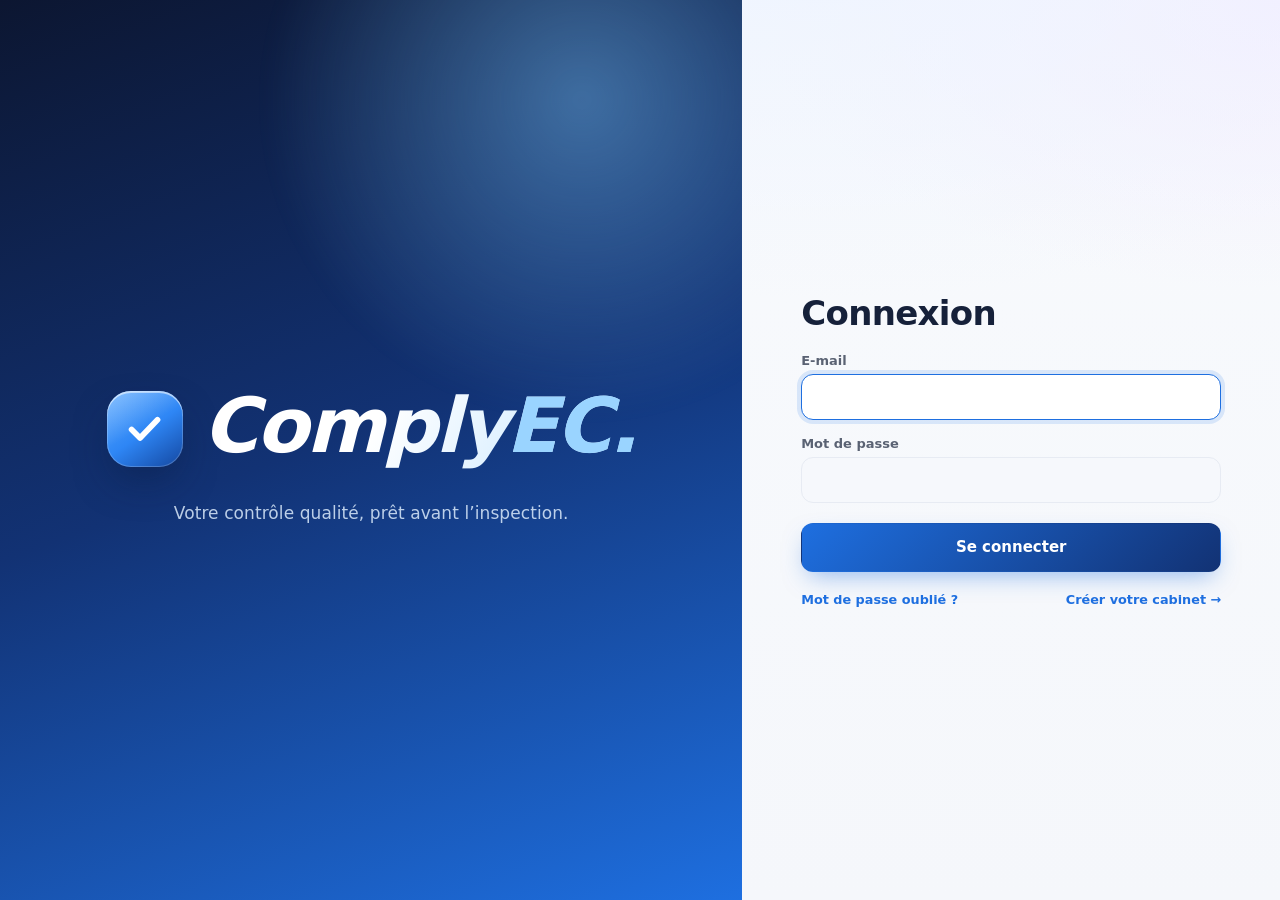
==== index.html @ 7a87b828 "Phase 6 V3 — le système de management de la qualité Huit écrans, S43 à S50, bâtis sur les patrons ex" ====
<!DOCTYPE html>
<html lang="fr">
<head>
<meta charset="UTF-8">
<meta name="viewport" content="width=device-width, initial-scale=1.0">
<title>ComplyEC — Préparation au contrôle qualité</title>
<link rel="icon" href="data:image/svg+xml,<svg xmlns=%22http://www.w3.org/2000/svg%22 viewBox=%220 0 32 32%22><defs><linearGradient id=%22g%22 x1=%220%22 y1=%220%22 x2=%221%22 y2=%221%22><stop offset=%220%22 stop-color=%22%235AA9FF%22/><stop offset=%22.52%22 stop-color=%22%232E86F5%22/><stop offset=%221%22 stop-color=%22%231447A0%22/></linearGradient></defs><rect width=%2232%22 height=%2232%22 rx=%229%22 fill=%22url(%23g)%22/><path d=%22M8.5 16.5 L13.4 21.4 L23.5 10.6%22 fill=%22none%22 stroke=%22%23fff%22 stroke-width=%223.2%22 stroke-linecap=%22round%22 stroke-linejoin=%22round%22/></svg>">
<link rel="stylesheet" href="styles.css">
</head>
<body>
<div id="root"></div>

<!-- Bibliothèques vendorisées localement (pas de dépendance à un CDN) -->
<script src="vendor/js/react.production.min.js"></script>
<script src="vendor/js/react-dom.production.min.js"></script>
<script src="vendor/js/supabase.min.js"></script>
<script src="vendor/js/xlsx.mini.min.js"></script>
<script src="supabase-config.js"></script>

<!-- Données de démonstration (dossiers, anomalies, etc. — pas encore migrées vers Supabase) -->
<!-- Lecture et écriture des modèles Word (.docx) -->
<script src="docx.js"></script>

<script src="data.js"></script>

<!-- Accès aux données : un seul point de passage vers Supabase -->
<script src="db.js"></script>

<!-- Composants et écrans (JavaScript pur, React.createElement — pas de transpilation nécessaire) -->
<script src="utils.js"></script>

<!-- Les six patrons d'écran de la refonte V3 : toute nouvelle page en est un assemblage -->
<script src="patrons.js"></script>

<script src="wizard.js"></script>
<script src="documents.js"></script>
<script src="organisation.js"></script>
<script src="lbcft.js"></script>
<script src="qualite.js"></script>
<script src="ec.js"></script>
<script src="collab.js"></script>
<script src="app.js"></script>

<!-- Authentification Supabase : point d'entrée de l'appli -->
<script src="auth.js"></script>
</body>
</html>
---- styles.css ----
:root {
  --navy: #0F1E3C;
  --navy-light: #16294f;
  --navy-lighter: #1c3260;
  --blue: #1E6FE0;
  --blue-light: #EAF2FE;
  --blue-hover: #185cc0;
  --bg: #F8F9FA;
  --card: #FFFFFF;
  --border: #E5E8EE;
  --text: #16213A;
  /* Assombris après mesure du contraste réellement affiché : les valeurs
     précédentes (#6B7280 et #9AA1AE) tombaient sous 4,5:1 sur plusieurs
     fonds dégradés. Le logiciel s'adresse à des lecteurs presbytes. */
  --text-muted: #5A6273;
  --text-faint: #737B8A;
  --green: #12813B;
  --green-bg: #E7F7ED;
  --red: #DC2626;
  --red-bg: #FDECEC;
  --orange: #F59E0B;
  --orange-bg: #FEF3E1;
  --yellow: #EAB308;
  --yellow-bg: #FEFAE0;
  --blue-badge: #2563EB;
  --blue-badge-bg: #E9F1FE;
  --purple: #7C3AED;
  --purple-bg: #F1EAFE;
  --radius: 16px;
  --radius-sm: 10px;
  --radius-lg: 22px;
  --shadow: 0 1px 2px rgba(16, 24, 40, 0.04), 0 2px 6px rgba(16, 24, 40, 0.05);
  --shadow-md: 0 8px 20px rgba(16, 24, 40, 0.08), 0 2px 8px rgba(16, 24, 40, 0.06);

  /* Palette des documents générés (fiche de vigilance / cartographie des
     risques) — reprise à l'identique du gabarit fourni par le cabinet :
     couleurs, structure des bandeaux et des badges, pas d'approximation. */
  --doc-navy: #12203A;
  --doc-gold: #C9A86A;
  --doc-gold-text: #A8762C;
  --doc-gold-bg: #FDF5E7;
  --doc-gold-border: #F0DFB8;
  --doc-green-text: #3F7A63;
  --doc-green-bg: #EEF6F1;
  --doc-green-border: #CFE6DA;
  --doc-red-text: #9E4234;
  --doc-red-bg: #FBEEEB;
  --doc-red-border: #F3D4CB;
  --doc-slate: #B9C1D0;
  --doc-slate-text: #3C4A63;
  --doc-neutral-bg: #F7F8FB;
  --doc-strip-bg: #EEF1F6;
  --doc-border: #E4E7EE;

  /* Courbe utilisée pour toutes les micro-interactions (transitions
     d'écran, ouverture de sous-menu, retour tactile des boutons) — un
     ease-out marqué pour une sensation nerveuse mais posée. */
  --ease-premium: cubic-bezier(0.16, 1, 0.3, 1);

  /* Dégradés de marque — la direction et les bornes sont centralisées ici pour
     que la barre latérale, les boutons, les pastilles actives et les cartes
     partagent exactement la même lumière. */
  --grad-navy: linear-gradient(175deg, #0B1730 0%, #0F1E3C 44%, #16294f 100%);
  --grad-blue: linear-gradient(135deg, #2E86F5 0%, #1E6FE0 55%, #1552AE 100%);
  --grad-blue-soft: linear-gradient(135deg, rgba(46, 134, 245, 0.95), rgba(21, 82, 174, 0.95));
  --grad-card: linear-gradient(160deg, #FFFFFF 0%, #FBFDFF 42%, #F1F6FE 100%);
  --grad-surface: linear-gradient(180deg, #FAFBFD 0%, #F4F6FA 100%);
  --grad-page: radial-gradient(1200px 600px at 12% -8%, #EEF4FF 0%, transparent 62%),
               radial-gradient(900px 500px at 100% 0%, #F3EEFF 0%, transparent 58%),
               linear-gradient(180deg, #F8FAFD 0%, #F5F7FB 100%);
}

@media (prefers-reduced-motion: reduce) {
  *, *::before, *::after {
    animation-duration: 0.001ms !important;
    animation-iteration-count: 1 !important;
    transition-duration: 0.001ms !important;
    scroll-behavior: auto !important;
  }
}

* { box-sizing: border-box; }

html, body {
  margin: 0;
  padding: 0;
  background: var(--bg);
  color: var(--text);
  font-family: 'Inter', system-ui, -apple-system, 'Segoe UI', Roboto, sans-serif;
  font-size: 15.5px;
  -webkit-font-smoothing: antialiased;
  overflow-x: hidden;
  max-width: 100%;
}

#root { min-height: 100vh; }

/* Règle de fond du produit : une interface tient sur un écran. La fenêtre ne
   défile jamais ; quand un contenu dépasse, c'est le carré qui le porte (carte,
   tableau, volet) qui reçoit sa propre barre de défilement. Sur mobile la règle
   est levée : la hauteur d'écran y est trop courte pour tout empiler. */
@media (min-width: 861px) {
  html, body { height: 100%; overflow: hidden; }
  #root { height: 100vh; overflow: hidden; }
}

button {
  font-family: inherit;
  cursor: pointer;
}

input, select, textarea {
  font-family: inherit;
  font-size: 15.5px;
}

a { color: inherit; }

/* ---------------------------------------------------------------- Layout */

.app-shell {
  display: flex;
  min-height: 100vh;
  background: var(--grad-page);
}

.main-area {
  flex: 1;
  min-width: 0;
  display: flex;
  flex-direction: column;
}

.page {
  padding: 32px 44px 32px;
  max-width: 1500px;
  width: 100%;
  margin: 0 auto;
  flex: 1;
  display: flex;
  flex-direction: column;
  min-height: 0;
}

/* Le contenu situé sous l'en-tête absorbe la hauteur restante et se charge
   lui-même de son débordement, pour que la page ne pousse jamais la fenêtre.
   Seuls les conteneurs de mise en page s'étirent : une barre d'actions en fin
   d'écran doit garder sa hauteur naturelle. */
.page > *:not(.page-header) { min-height: 0; }

/* .page est une colonne flexible : sans cela ses enfants se compriment dès que
   le contenu dépasse l'écran. C'est ce qui écrasait les sections de la
   cartographie des risques jusqu'à ne plus laisser que leurs bandeaux de titre.
   Seuls les conteneurs listés plus bas ont le droit de se redimensionner. */
.page > * { flex-shrink: 0; }

.page > .split-layout:last-child,
.page > .grid-2:last-child,
.page > .grid-2-uneven:last-child { flex: 1 1 auto; }

/* Sauf quand le contenu est court : deux cartes de dix lignes étirées sur
   toute la hauteur de l'écran, c'est un grand vide sous le texte. Elles
   gardent leur hauteur naturelle et restent égales entre elles. */
.page > .grid-2.hauteur-contenu:last-child,
.page > .grid-2-uneven.hauteur-contenu:last-child { flex: 0 0 auto; }

/* Une rubrique en dernier bloc de page occupe la hauteur restante et ne la
   dépasse jamais : c'est son tableau qui défile, pas la page. */
.page > .form-section:last-child { flex: 1 1 auto; min-height: 0; }

/* Une carte seule ne s'étire pas : elle garde sa hauteur naturelle (une étape
   d'assistant courte ne doit pas devenir un grand cadre vide) mais ne dépasse
   jamais l'écran — au-delà, c'est son corps qui défile. */
.page > .card:last-child,
.page > .table-wrap:last-child { flex: 0 1 auto; max-height: 100%; }

/* Écran empilant plusieurs cartes de saisie : découper la hauteur en trois
   panneaux qui défilent chacun de leur côté serait pire que tout. Ici les
   cartes gardent leur hauteur entière et c'est la colonne de contenu qui
   défile — la fenêtre, elle, ne bouge toujours pas. */
.page-stack > .card,
.page-stack > .card:last-child {
  flex: 0 0 auto;
  max-height: none;
  overflow: visible;
}
.page-stack > .card > .card-body { overflow: visible; }
.page-stack > .card > .card-body.has-overflow-y {
  mask-image: none;
  -webkit-mask-image: none;
}

.page-transition {
  display: flex;
  flex-direction: column;
  flex: 1;
  min-width: 0;
  min-height: 0;
  animation: page-transition-in 0.38s var(--ease-premium);
}

@media (min-width: 861px) {
  .app-shell { height: 100vh; overflow: hidden; }
  .main-area { height: 100vh; overflow: hidden; }
  /* Filet de sécurité : si un écran dense dépasse malgré tout, c'est cette
     zone-ci qui défile — jamais la fenêtre, et jamais la barre latérale. */
  .page { overflow-y: auto; overflow-x: hidden; scrollbar-gutter: stable; }
}

@keyframes page-transition-in {
  from { opacity: 0; transform: translateY(8px); }
  to { opacity: 1; transform: translateY(0); }
}

.page-header {
  display: flex;
  align-items: flex-start;
  justify-content: space-between;
  gap: 18px;
  margin-bottom: 26px;
  flex-wrap: wrap;
}

/* Titre d'écran : italique appuyé et liseré dégradé sous le texte — la même
   signature typographique que le reste de la gamme, pour sortir du registre
   « formulaire administratif ». */
.page-header h1 {
  font-size: 34px;
  font-weight: 800;
  font-style: italic;
  letter-spacing: -0.03em;
  line-height: 1.2;
  margin: 0 0 9px;
  color: var(--text);
  position: relative;
  display: inline-block;
  padding-bottom: 7px;
}

.page-header h1 {
  background: linear-gradient(92deg, #1552AE 0%, #1E6FE0 52%, #2E86F5 100%);
  -webkit-background-clip: text;
  background-clip: text;
  -webkit-text-fill-color: transparent;
  padding-right: 0.06em;
}

.page-header h1::after {
  content: '';
  position: absolute;
  left: 0;
  right: 0;
  bottom: 0;
  height: 4px;
  border-radius: 999px;
  background: linear-gradient(90deg, #1552AE 0%, #2E86F5 60%, #7AC7FF 100%);
}

.page-header .subtitle {
  color: var(--text-muted);
  font-size: 13.5px;
  margin: 0;
}

.page-header-actions {
  display: flex;
  gap: 10px;
  align-items: center;
  flex-shrink: 0;
}

/* ------------------------------------------------------------------- Nav */

.sidebar {
  width: 268px;
  flex-shrink: 0;
  background: var(--grad-navy);
  color: #fff;
  display: flex;
  flex-direction: column;
  padding: 24px 16px 20px;
  position: sticky;
  top: 0;
  height: 100vh;
  overflow: hidden;
  border-right: 1px solid rgba(255, 255, 255, 0.06);
}

/* Halo froid en haut de la colonne : donne de la profondeur au dégradé sans
   introduire de motif. */
.sidebar::before {
  content: '';
  position: absolute;
  top: -180px;
  left: -120px;
  width: 420px;
  height: 420px;
  border-radius: 50%;
  background: radial-gradient(circle, rgba(46, 134, 245, 0.28) 0%, transparent 68%);
  pointer-events: none;
}

.sidebar > * { position: relative; }

.sidebar-logo {
  display: flex;
  align-items: center;
  gap: 11px;
  padding: 2px 8px 11px;
  font-size: 19px;
  flex-shrink: 0;
}

.sidebar-close-btn {
  display: none;
  margin-left: auto;
  background: none;
  border: none;
  color: rgba(255,255,255,0.7);
  font-size: 16px;
  padding: 4px 8px;
}
.sidebar-close-btn:hover { color: #fff; }

/* ------------------------------------------------------------- Mobile nav */

.mobile-topbar {
  display: none;
  align-items: center;
  gap: 14px;
  position: sticky;
  top: 0;
  z-index: 40;
  background: linear-gradient(120deg, #0B1730 0%, #16294f 100%);
  color: #fff;
  padding: 12px 16px;
}

.hamburger-btn {
  background: rgba(255,255,255,0.08);
  border: 1px solid rgba(255,255,255,0.15);
  color: #fff;
  border-radius: 10px;
  width: 38px;
  height: 38px;
  font-size: 16px;
  flex-shrink: 0;
}

.mobile-topbar-logo {
  display: flex;
  align-items: center;
  gap: 10px;
  font-size: 18px;
}
.mobile-topbar-logo .logo-mark { width: 30px; height: 30px; border-radius: 10px; }

.sidebar-backdrop {
  display: none;
}


/* Signe de marque : tuile en dégradé, coche tracée en blanc, éclat interne en
   haut et halo porté — le vocabulaire visuel des logos applicatifs récents,
   là où l'émoji précédent changeait de dessin selon le système. */
.logo-mark {
  width: 34px;
  height: 34px;
  border-radius: 11px;
  background: linear-gradient(145deg, #5AA9FF 0%, #2E86F5 52%, #1447A0 100%);
  color: #fff;
  display: flex;
  align-items: center;
  justify-content: center;
  flex-shrink: 0;
  position: relative;
  box-shadow:
    inset 0 1px 0 rgba(255, 255, 255, 0.55),
    inset 0 0 0 1px rgba(255, 255, 255, 0.16),
    0 6px 16px -6px rgba(46, 134, 245, 0.85);
}

/* Reflet diagonal : donne l'épaisseur de verre sans image ni filtre. */
.logo-mark::after {
  content: '';
  position: absolute;
  inset: 0;
  border-radius: inherit;
  background: linear-gradient(150deg, rgba(255, 255, 255, 0.30) 0%, rgba(255, 255, 255, 0) 48%);
  pointer-events: none;
}

.logo-mark svg { position: relative; z-index: 1; }

/* Logotype : « EC » détaché en accent et point final, comme les logotypes de
   la gamme. L'italique est appuyé, d'où le léger dégagement à droite pour que
   la jambe du « y » ne touche pas le point. */
.logo-wordmark {
  font-style: italic;
  font-weight: 800;
  letter-spacing: -0.025em;
  white-space: nowrap;
}

.logo-wordmark-accent { color: #7AC7FF; }
.logo-wordmark-dot { color: #7AC7FF; margin-left: 0.06em; }

/* La navigation occupe toute la hauteur libre entre le logo et le pied, et son
   contenu est centré verticalement : le menu descend au milieu de la colonne au
   lieu de rester collé sous le logo. Si la liste devient plus haute que la
   colonne, c'est elle seule qui défile. */
.sidebar-nav {
  flex: 1 1 auto;
  min-height: 0;
  display: flex;
  flex-direction: column;
  justify-content: center;
  gap: 8px;
  overflow-y: auto;
  overflow-x: hidden;
  padding: 4px 2px;
  scrollbar-width: thin;
  scrollbar-color: rgba(255,255,255,0.22) transparent;
}

.sidebar-nav::-webkit-scrollbar { width: 6px; }
.sidebar-nav::-webkit-scrollbar-thumb { background: rgba(255,255,255,0.18); border-radius: 6px; }

/* Les deux blocs du menu sont posés dans le même cadre creusé : le flux de
   travail en haut, les réglages du cabinet en bas. Deux cadres identiques,
   séparés par un vrai intervalle, plutôt qu'une liste continue. */
.nav-group {
  display: flex;
  flex-direction: column;
  gap: 2px;
  flex-shrink: 0;
  position: relative;
  padding: 10px 8px 8px;
  border-radius: 18px;
  background: linear-gradient(180deg, rgba(255,255,255,0.06), rgba(255,255,255,0.015));
  border: 1px solid rgba(255,255,255,0.07);
  margin: 0 -4px;
}

.nav-group { padding-top: 9px; }


.nav-group-label {
  font-size: 11.5px;
  font-weight: 700;
  letter-spacing: 0.09em;
  text-transform: uppercase;
  color: rgba(255,255,255,0.66);
  padding: 0 10px 6px;
  margin-top: -3px;
}

.nav-item {
  display: flex;
  align-items: center;
  gap: 11px;
  padding: 8px 12px;
  border-radius: 12px;
  color: rgba(255,255,255,0.72);
  text-decoration: none;
  font-size: 14px;
  font-weight: 600;
  background: transparent;
  border: none;
  width: 100%;
  text-align: left;
  position: relative;
  transition: background 0.18s var(--ease-premium), color 0.18s ease, transform 0.1s ease;
}

.nav-item:active { transform: scale(0.98); }

.nav-item:hover {
  background: linear-gradient(135deg, rgba(255,255,255,0.10), rgba(255,255,255,0.04));
  color: #fff;
}

.nav-item.active {
  background: var(--grad-blue);
  color: #fff;
  font-weight: 600;
  box-shadow: 0 10px 22px -10px rgba(30, 111, 224, 0.85), inset 0 1px 0 rgba(255,255,255,0.18);
}

.nav-item.active:hover { background: var(--grad-blue); }

.nav-item .nav-label { flex: 1; min-width: 0; }

.nav-item .nav-icon {
  width: 18px;
  text-align: center;
  flex-shrink: 0;
  font-size: 15px;
}

.nav-chevron {
  margin-left: auto;
  font-size: 11px;
  opacity: 0.7;
  transition: transform 0.12s ease;
}

.nav-chevron.open { transform: rotate(90deg); }

.nav-submenu {
  display: flex;
  flex-direction: column;
  gap: 1px;
  padding: 1px 0 2px 32px;
  animation: nav-submenu-in 0.2s var(--ease-premium);
}

@keyframes nav-submenu-in {
  from { opacity: 0; transform: translateY(-4px); }
  to { opacity: 1; transform: translateY(0); }
}

.nav-subitem {
  display: block;
  padding: 6px 10px;
  border-radius: 7px;
  color: rgba(255,255,255,0.62);
  font-size: 13.2px;
  background: none;
  border: none;
  width: 100%;
  text-align: left;
  font-family: inherit;
  transition: background 0.14s ease, color 0.14s ease;
}

.nav-subitem:hover { background: rgba(255,255,255,0.06); color: #fff; }
.nav-subitem.active {
  background: linear-gradient(135deg, rgba(46,134,245,0.42), rgba(21,82,174,0.32));
  color: #fff;
  font-weight: 600;
}

.sidebar-footer {
  border-top: 1px solid rgba(255,255,255,0.1);
  padding-top: 12px;
  margin-top: 8px;
  flex-shrink: 0;
  display: flex;
  flex-direction: column;
  align-items: stretch;
  gap: 9px;
  position: relative;
}

.avatar {
  width: 34px;
  height: 34px;
  border-radius: 50%;
  background: var(--grad-blue);
  color: #fff;
  display: flex;
  align-items: center;
  justify-content: center;
  font-weight: 700;
  font-size: 12.5px;
  flex-shrink: 0;
}

.sidebar-footer-identity {
  display: flex;
  align-items: center;
  justify-content: center;
  gap: 10px;
}

.sidebar-footer-name { font-size: 14px; font-weight: 700; color: #fff; }

/* Le bouton portait une simple icône : personne ne devinait qu'elle
   déconnectait. Il porte maintenant son intitulé en toutes lettres. */
.switch-space-btn {
  display: flex;
  align-items: center;
  justify-content: center;
  gap: 8px;
  width: 100%;
  background: linear-gradient(180deg, rgba(255,255,255,0.09), rgba(255,255,255,0.04));
  border: 1px solid rgba(255,255,255,0.16);
  color: rgba(255,255,255,0.82);
  border-radius: 11px;
  padding: 10px 12px;
  font-size: 13px;
  font-weight: 600;
  transition: background 0.16s ease, border-color 0.16s ease, color 0.16s ease;
}
.switch-space-btn:hover {
  color: #fff;
  border-color: rgba(255,255,255,0.34);
  background: linear-gradient(180deg, rgba(255,255,255,0.14), rgba(255,255,255,0.06));
}
.switch-space-icon { font-size: 14px; line-height: 1; }

/* Fil des chapitres du manuel : où on en est, et accès direct à n'importe
   quel chapitre. */
.manuel-progress {
  display: flex;
  align-items: center;
  gap: 8px;
  flex-wrap: wrap;
  margin-bottom: 20px;
  flex-shrink: 0;
}

.manuel-step {
  width: 34px;
  height: 34px;
  border-radius: 50%;
  border: 1.5px solid var(--border);
  background: linear-gradient(180deg, #FFFFFF, #F5F8FC);
  color: var(--text-muted);
  font-size: 12.5px;
  font-weight: 700;
  transition: transform 0.12s ease, box-shadow 0.15s ease, border-color 0.15s ease;
}
.manuel-step:hover { transform: translateY(-1px); border-color: #C3D3EC; }
.manuel-step.done {
  background: linear-gradient(135deg, #22C55E, #15803D);
  border-color: transparent;
  color: #fff;
}
.manuel-step.active {
  background: var(--grad-blue);
  border-color: transparent;
  color: #fff;
  box-shadow: 0 6px 16px -6px rgba(30, 111, 224, 0.75);
}

/* Bandeau d'aperçu : l'expert-comptable doit voir en permanence qu'il regarde
   l'écran de quelqu'un d'autre, sans que ça masque le contenu. */
.apercu-banner {
  display: flex;
  align-items: center;
  gap: 12px;
  flex-wrap: wrap;
  margin: 18px 36px 0;
  padding: 11px 16px;
  border-radius: 14px;
  font-size: 13px;
  color: #5B3E00;
  background: linear-gradient(120deg, #FFF8E9, #FDEFD3);
  border: 1px solid rgba(217, 119, 6, 0.24);
  flex-shrink: 0;
}
.apercu-banner b { font-weight: 700; }
.apercu-banner .btn { margin-left: auto; }
.apercu-banner-dot {
  width: 8px; height: 8px; border-radius: 50%;
  background: linear-gradient(135deg, #FBBF24, #D97706);
  flex-shrink: 0;
}
@media (max-width: 860px), (pointer: coarse) and (max-width: 1000px) {
  .apercu-banner { margin: 14px 16px 0; }
  .apercu-banner .btn { margin-left: 0; width: 100%; justify-content: center; }
}

/* Choix du collaborateur à observer. */
.apercu-choix { display: flex; gap: 10px; flex-wrap: wrap; }
.apercu-btn {
  display: flex;
  align-items: center;
  gap: 10px;
  padding: 8px 16px 8px 8px;
  border-radius: 999px;
  border: 1px solid var(--border);
  background: linear-gradient(180deg, #FFFFFF, #F6F9FD);
  font-size: 13.2px;
  font-weight: 600;
  color: var(--text);
  transition: border-color 0.15s ease, box-shadow 0.15s ease, transform 0.1s ease;
}
.apercu-btn:hover {
  border-color: rgba(30, 111, 224, 0.4);
  box-shadow: 0 8px 20px -12px rgba(30, 111, 224, 0.7);
  transform: translateY(-1px);
}
.apercu-btn .avatar { width: 30px; height: 30px; font-size: 11.5px; }

/* ----------------------------------------------------------------- Modale */

.modal-backdrop {
  position: fixed;
  inset: 0;
  z-index: 120;
  background: rgba(9, 18, 38, 0.55);
  display: flex;
  align-items: center;
  justify-content: center;
  padding: 24px;
  animation: modal-backdrop-in 0.22s var(--ease-premium);
}

@supports (backdrop-filter: blur(6px)) {
  .modal-backdrop { backdrop-filter: blur(6px); -webkit-backdrop-filter: blur(6px); }
}

@keyframes modal-backdrop-in { from { opacity: 0; } to { opacity: 1; } }

.modal-panel {
  width: 100%;
  max-height: calc(100vh - 48px);
  display: flex;
  flex-direction: column;
  background: var(--grad-card);
  border: 1px solid var(--border);
  border-radius: 22px;
  box-shadow: 0 32px 80px -24px rgba(10, 22, 48, 0.55), 0 2px 6px rgba(16, 24, 40, 0.08);
  overflow: hidden;
  animation: modal-panel-in 0.28s var(--ease-premium);
}

@keyframes modal-panel-in {
  from { opacity: 0; transform: translateY(14px) scale(0.985); }
  to { opacity: 1; transform: translateY(0) scale(1); }
}

.modal-head {
  display: flex;
  align-items: center;
  gap: 14px;
  padding: 20px 24px 16px;
  border-bottom: 1px solid var(--border);
  flex-shrink: 0;
}

.modal-title {
  flex: 1;
  font-size: 17px;
  font-weight: 800;
  letter-spacing: -0.015em;
}

.modal-close {
  background: linear-gradient(180deg, #FFFFFF, #F4F7FB);
  border: 1px solid var(--border);
  color: var(--text-muted);
  border-radius: 10px;
  width: 32px;
  height: 32px;
  font-size: 13px;
  flex-shrink: 0;
  transition: color 0.15s ease, border-color 0.15s ease;
}
.modal-close:hover { color: var(--text); border-color: #C7CDD8; }

.modal-body {
  padding: 20px 24px 24px;
  overflow-y: auto;
  min-height: 0;
}

/* ------------------------------------------------------------------ Cards */

.card {
  background: var(--grad-card);
  border: 1px solid var(--border);
  border-radius: 20px;
  padding: 22px 24px;
  box-shadow: 0 1px 2px rgba(16, 24, 40, 0.04), 0 10px 26px -14px rgba(16, 24, 40, 0.20);
  min-width: 0;
  min-height: 0;
  display: flex;
  flex-direction: column;
  position: relative;
  overflow: hidden;
}

/* Liseré de lumière en haut de chaque carte — c'est ce qui donne le relief
   « verre » des interfaces produit récentes, sans coût de rendu. */
.card::before {
  content: '';
  position: absolute;
  inset: 0 0 auto;
  height: 1px;
  background: linear-gradient(90deg, transparent, rgba(255,255,255,0.9) 22%, rgba(255,255,255,0.9) 78%, transparent);
  pointer-events: none;
}

/* Le corps porte le débordement : la barre de défilement se pose sur la carte
   concernée, titre et pied restent en place. */
.card-body {
  min-height: 0;
  flex: 1 1 auto;
  overflow-y: auto;
  overflow-x: hidden;
  scrollbar-width: thin;
  scrollbar-color: #CBD3E0 transparent;
}

/* Barre toujours visible (et non en surimpression) : c'est le repère qui dit
   qu'il reste du contenu dans le cadre. Le contenu est décalé de la largeur de
   la barre uniquement quand elle est là. */
.card-body::-webkit-scrollbar { width: 8px; }
.card-body::-webkit-scrollbar-thumb { background: #CBD3E0; border-radius: 6px; border: 2px solid transparent; background-clip: content-box; }
.card-body::-webkit-scrollbar-thumb:hover { background: #A9B4C6; background-clip: content-box; }
.card-body::-webkit-scrollbar-track { background: #F1F4F9; border-radius: 6px; }

/* Une grille placée directement dans le corps d'une carte se cale sur la
   hauteur disponible au lieu de la pousser : sans cela, une prévisualisation
   longue dans une colonne étire toute la carte et c'est la carte entière qui
   se met à défiler, alors qu'on ne veut faire défiler que la prévisualisation. */
.card-body { display: flex; flex-direction: column; }
.card-body > .grid-2,
.card-body > .grid-2-uneven { flex: 1 1 auto; min-height: 0; }
.card-body > .grid-2 > *,
.card-body > .grid-2-uneven > * { min-height: 0; }

/* Un badge posé directement dans le corps d'une carte : le corps est une
   colonne flex, donc sans cela le badge s'étire sur toute la largeur de la
   carte et ne ressemble plus à un badge. Il se cale à gauche, à sa taille. */
.card-body > .badge,
.card-body > .statut-badge { align-self: flex-start; }

.card > .card-title, .card > .card-link, .card > .card-footer, .card > .card-action { flex-shrink: 0; }

/* Action de carte : elle vit dans le pied, hors du corps défilant, pour rester
   atteignable même quand la liste au-dessus déborde. */
.card > .card-action { align-self: flex-start; margin-top: 14px; }

/* Estompe basse posée par JS (voir utils.js) tant qu'il reste du contenu à
   faire défiler dans le cadre — elle disparaît une fois le bas atteint. */
.card-body.has-overflow-y,
.card > .table-wrap.has-overflow-y,
.cq-scroll.has-overflow-y,
.step-scroll.has-overflow-y,
.letter-preview.has-overflow-y,
.courrier-feuille.has-overflow-y {
  mask-image: linear-gradient(to bottom, black calc(100% - 30px), transparent 100%);
  -webkit-mask-image: linear-gradient(to bottom, black calc(100% - 30px), transparent 100%);
}

/* Le pied d'étape reste opaque : il est collé au bas du cadre, l'estompe ne
   doit pas l'effacer. */
.card-body.has-overflow-y:has(.wizard-footer) {
  mask-image: none;
  -webkit-mask-image: none;
}

/* Cartes assemblées à la main (sans <Card>) : le tableau qu'elles portent
   directement défile lui aussi chez lui. */
.card > .table-wrap {
  min-height: 0;
  overflow-y: auto;
  scrollbar-width: thin;
  scrollbar-color: #CBD3E0 transparent;
}
.card > .table-wrap::-webkit-scrollbar { width: 8px; height: 8px; }
.card > .table-wrap::-webkit-scrollbar-thumb { background: #CBD3E0; border-radius: 6px; border: 2px solid transparent; background-clip: content-box; }
.card > .table-wrap::-webkit-scrollbar-track { background: #F1F4F9; border-radius: 6px; }

/* Flex/grid items default to min-width:auto, which lets wide content (tables,
   long text) force the whole track wider than its column — overriding this
   lets .table-wrap's own overflow-x:auto contain that content instead. */
.grid-2 > *, .grid-2-uneven > *, .split-layout > *, .stat-icon-row > *,
.counter-row > *, .two-col-preview > *, .field-tile-row > *,
.classification-grid > *, .doc-stat-block > *, .doc-stat-mini-grid > *,
.doc-stat-row3 > *, .doc-conclusion-grid > * { min-width: 0; }

.card-title {
  display: flex;
  align-items: center;
  gap: 13px;
  font-size: 18.5px;
  font-weight: 800;
  letter-spacing: -0.02em;
  color: var(--text);
  margin: 0 0 6px;
  padding-bottom: 13px;
  position: relative;
}

.card-title-text { min-width: 0; line-height: 1.3; }

/* Sous-titre de carte : dit en une ligne ce que la carte attend de l'oeil,
   sans alourdir le titre lui-même. */
.card-subtitle {
  display: block;
  font-size: 12.4px;
  font-weight: 500;
  font-style: normal;
  letter-spacing: 0;
  color: var(--text-muted);
  margin-top: 3px;
}

/* Accent d'état : liseré vertical dégradé sur le bord gauche de la carte, et
   liseré de titre assorti. Un écran de conformité se lit alors d'un coup d'oeil
   au lieu d'être une suite de cadres identiques. */
.card[class*="card-tone-"]::after {
  content: '';
  position: absolute;
  left: 0;
  top: 14px;
  bottom: 14px;
  width: 4px;
  border-radius: 0 999px 999px 0;
  background: var(--tone-grad);
}

.card-tone-vert { --tone-grad: linear-gradient(180deg, #22C55E, #15803D); --tone-line: linear-gradient(90deg, #22C55E, rgba(34,197,94,0)); }
.card-tone-orange { --tone-grad: linear-gradient(180deg, #FBBF24, #D97706); --tone-line: linear-gradient(90deg, #F59E0B, rgba(245,158,11,0)); }
.card-tone-rouge { --tone-grad: linear-gradient(180deg, #F87171, #DC2626); --tone-line: linear-gradient(90deg, #EF4444, rgba(239,68,68,0)); }
.card-tone-bleu { --tone-grad: linear-gradient(180deg, #2E86F5, #1552AE); --tone-line: linear-gradient(90deg, #2E86F5, rgba(46,134,245,0)); }

.card[class*="card-tone-"] > .card-title::after { background: var(--tone-line); }

/* Dégradé du texte lui-même : l'encre part du bleu nuit et s'éclaircit vers le
   bleu de marque. La hauteur de ligne et le dégagement bas sont indispensables
   — un texte peint par background-clip est rogné sur ses jambages (p, y, g) si
   la boîte colle au texte. */
.card-title-ink {
  background: linear-gradient(92deg, #0F1D36 0%, #1B3866 58%, #2A5FBC 100%);
  -webkit-background-clip: text;
  background-clip: text;
  color: var(--text);
  -webkit-text-fill-color: transparent;
  line-height: 1.35;
  padding-bottom: 0.06em;
  padding-right: 0.04em;
}

/* Les émojis sont des glyphes en couleur : les repeindre les efface. Ils
   gardent donc leur rendu d'origine. */
.card-title-ink .no-ink { -webkit-text-fill-color: initial; }

/* Chaque carte porte le même liseré dégradé que le titre d'écran, en plus
   court : le titre se détache franchement de la liste qui le suit au lieu de
   s'y fondre. */
.card-title::after {
  content: '';
  position: absolute;
  left: 0;
  right: 0;
  bottom: 0;
  height: 2.5px;
  border-radius: 999px;
  background: linear-gradient(90deg, #1552AE 0%, #2E86F5 55%, #9AD4FF 100%);
}

/* Le trait suit la largeur du texte, pas celle de la carte : la pastille
   d'icône n'en fait pas partie. */
.card-title { justify-content: flex-start; }
.card-title::after { left: 0; }

/* Le corps reprend l'écart que le titre a rendu au liseré. */
.card-title + .card-body,
.card-title + * { margin-top: 10px; }

.card-icon {
  width: 36px;
  height: 36px;
  border-radius: 50%;
  display: flex;
  align-items: center;
  justify-content: center;
  font-size: 15px;
  flex-shrink: 0;
  background: var(--icon-tint, var(--blue-light));
  box-shadow: inset 0 0 0 2px #FFFFFF, 0 4px 10px -3px rgba(16, 24, 40, 0.3);
}

/* Bandeau de compteurs : la mesure clé de l'écran, lisible d'un mètre, dans la
   veine des tuiles de KPI des produits récents. Le chiffre est en italique
   appuyé, la tuile porte le dégradé de sa famille de couleur. */
.stat-band {
  display: grid;
  grid-template-columns: repeat(auto-fit, minmax(180px, 1fr));
  gap: 16px;
  margin-bottom: 20px;
  flex: 0 0 auto;
}

.stat-tile {
  border-radius: 18px;
  padding: 16px 20px;
  border: 1px solid var(--border);
  position: relative;
  overflow: hidden;
  box-shadow: 0 1px 2px rgba(16, 24, 40, 0.04), 0 10px 24px -16px rgba(16, 24, 40, 0.35);
}

.stat-tile::before {
  content: '';
  position: absolute;
  left: 0; top: 0; bottom: 0;
  width: 4px;
  background: var(--tile-accent);
}

.stat-tile-value {
  font-size: 30px;
  font-weight: 800;
  font-style: italic;
  letter-spacing: -0.03em;
  line-height: 1.15;
  color: var(--tile-ink);
}

.stat-tile-label {
  font-size: 12.4px;
  font-weight: 600;
  color: var(--text-muted);
  margin-top: 2px;
}

.stat-tile.vert { background: linear-gradient(150deg, #F2FCF6, #E4F6EC); --tile-accent: linear-gradient(180deg, #22C55E, #15803D); --tile-ink: #15803D; }
.stat-tile.bleu { background: linear-gradient(150deg, #F2F8FF, #E3EEFC); --tile-accent: linear-gradient(180deg, #2E86F5, #1552AE); --tile-ink: #1552AE; }
.stat-tile.violet { background: linear-gradient(150deg, #F7F3FF, #ECE2FD); --tile-accent: linear-gradient(180deg, #A78BFA, #6D28D9); --tile-ink: #6D28D9; }
.stat-tile.orange { background: linear-gradient(150deg, #FFF9EF, #FCEFD8); --tile-accent: linear-gradient(180deg, #FBBF24, #D97706); --tile-ink: #B45309; }
.stat-tile.rouge { background: linear-gradient(150deg, #FFF4F4, #FBE3E3); --tile-accent: linear-gradient(180deg, #F87171, #DC2626); --tile-ink: #B91C1C; }

/* Tableau de bord : 2×2 cartes qui se partagent exactement la hauteur libre.
   Chaque carte garde son titre et son lien visibles, seule sa liste défile. */
.dashboard-grid {
  display: grid;
  grid-template-columns: 1fr 1fr;
  grid-auto-rows: 1fr;
  gap: 20px;
  flex: 1 1 auto;
  min-height: 0;
}

/* Les cartes du tableau de bord font toutes la même hauteur ; plutôt que de
   laisser un vide sous une liste courte, les lignes se répartissent la hauteur
   disponible — l'aération reste maîtrisée et le pied de carte reste aligné.
   Deux garde-fous : un plancher qui peut céder de quelques pixels plutôt que
   de rogner la dernière ligne, et un plafond pour qu'une liste d'une seule
   ligne ne s'étire pas sur toute la carte en laissant le texte flotter. */
.dashboard-grid .card-body { display: flex; flex-direction: column; }
.dashboard-grid .card-body > .list-row,
.dashboard-grid .card-body > .bar-row { flex: 1 1 auto; min-height: 34px; max-height: 62px; }

@media (max-width: 1000px) {
  .dashboard-grid { grid-template-columns: 1fr; grid-auto-rows: auto; }
  .dashboard-grid .card-body > .list-row,
  .dashboard-grid .card-body > .bar-row { flex: 0 0 auto; }
}

.grid-2 { display: grid; grid-template-columns: 1fr 1fr; gap: 26px; min-height: 0; }
.grid-2-uneven { display: grid; grid-template-columns: 1.4fr 1fr; gap: 26px; min-height: 0; }

.card-link {
  display: inline-flex;
  align-items: center;
  gap: 4px;
  color: #1A5FC4;
  font-size: 13px;
  font-weight: 600;
  background: none;
  border: none;
  padding: 0;
  margin-top: 12px;
}
.card-link:hover { text-decoration: underline; }

.list-row {
  display: flex;
  align-items: center;
  justify-content: space-between;
  flex-wrap: nowrap;
  gap: 6px 12px;
  padding: 13px 0;
  border-bottom: 1px solid var(--border);
  font-size: 15px;
}
.list-row:last-child { border-bottom: none; }

/* Un libellé long se replie sur deux lignes dans sa propre colonne : la valeur
   ou le badge reste collé à droite au lieu de basculer sous le texte, sinon
   une seule ligne trop longue désaligne toute la liste. */
.list-row-label { display: flex; align-items: center; gap: 9px; color: var(--text); min-width: 0; flex: 1 1 auto; }
.list-row > .list-row-value,
.list-row > .badge,
.list-row > .statut-badge { flex-shrink: 0; }
.list-row-value { font-weight: 700; color: var(--text); }

.dot { width: 8px; height: 8px; border-radius: 50%; flex-shrink: 0; }
.dot.rouge { background: var(--red); }
.dot.orange { background: var(--orange); }
.dot.jaune { background: var(--yellow); }
.dot.vert { background: var(--green); }
.dot.bleu { background: var(--blue-badge); }
.dot.violet { background: var(--purple); }

.bar-row { display: flex; align-items: center; gap: 12px; padding: 8px 0; font-size: 13px; }
.bar-name { width: 104px; flex-shrink: 0; color: var(--text); }
.bar-track {
  flex: 1;
  height: 9px;
  background: linear-gradient(180deg, #EAEEF5, #F3F6FA);
  border-radius: 999px;
  overflow: hidden;
  box-shadow: inset 0 1px 2px rgba(16, 24, 40, 0.06);
}
/* La barre est un <span> : sans display:block, sa largeur et sa hauteur étaient
   simplement ignorées et toutes les barres s'affichaient vides. */
.bar-fill {
  display: block;
  height: 100%;
  border-radius: 999px;
  background-color: var(--bar-color, var(--blue));
  background-image: linear-gradient(90deg, rgba(255, 255, 255, 0.34) 0%, rgba(255, 255, 255, 0) 65%);
  box-shadow: 0 1px 4px -1px rgba(16, 24, 40, 0.28);
  transition: width 0.5s var(--ease-premium);
}
.bar-value { width: 22px; text-align: right; font-weight: 700; color: var(--text); flex-shrink: 0; }

/* ----------------------------------------------------------------- Badges */

.badge {
  display: inline-flex;
  align-items: center;
  gap: 5px;
  padding: 3px 10px;
  border-radius: 999px;
  font-size: 12.5px;
  font-weight: 600;
  white-space: nowrap;
}
/* Un badge dit un statut : il doit se lire, pas se deviner. Encres assombries
   pour tenir 4,5:1 sur leur propre fond teinté, contraste mesuré à l'écran. */
.badge.rouge { background: linear-gradient(135deg, #FEF0F0, #FBE0E0); color: #B3231F; }
.badge.orange { background: linear-gradient(135deg, #FFF6E8, #FDEBCF); color: #9A4708; }
.badge.jaune { background: linear-gradient(135deg, #FEFBE6, #FBF3C8); color: #7A5F06; }
.badge.vert { background: linear-gradient(135deg, #EBF9F0, #D9F1E3); color: #106E33; }
.badge.bleu { background: linear-gradient(135deg, #EDF4FF, #DCE9FD); color: #1D4FB8; }
.badge.violet { background: linear-gradient(135deg, #F4EEFE, #E9DEFC); color: #6425C9; }
.badge.gris { background: linear-gradient(135deg, #F5F6F8, #EBEDF1); color: #4E5563; }

.pill-select {
  border-radius: 999px;
  border: 1px solid var(--border);
  padding: 5px 10px 5px 12px;
  font-size: 12.5px;
  font-weight: 600;
  background: linear-gradient(180deg, #FFFFFF, #F5F8FC);
}

.filter-row { display: flex; gap: 10px; flex-wrap: wrap; margin: 14px 0 16px; }

/* ----------------------------------------------------------------- Button */

.btn {
  display: inline-flex;
  align-items: center;
  gap: 7px;
  border-radius: 12px;
  padding: 11px 18px;
  font-size: 15px;
  font-weight: 700;
  border: 1px solid transparent;
  transition: background 0.15s ease, border-color 0.15s ease, color 0.15s ease, box-shadow 0.15s ease, transform 0.1s ease;
  white-space: nowrap;
}

.btn:active:not(:disabled) { transform: scale(0.97); }

.btn-primary { background: linear-gradient(135deg, #1c3260 0%, #0F1E3C 100%); color: #fff; }
.btn-primary:hover { background: linear-gradient(135deg, #24406f 0%, #16294f 100%); box-shadow: 0 8px 20px -6px rgba(15, 30, 60, 0.45); }
/* Un bouton grisé doit rester lisible : l'intitulé indique ce qui deviendra
   possible. Le gris précédent laissait un texte blanc à 1,8:1. */
.btn-primary:disabled { background: #6B7488; color: #FFFFFF; cursor: not-allowed; box-shadow: none; }

.btn-accent { background: var(--grad-blue); color: #fff; }
.btn-accent:hover { background: linear-gradient(135deg, #3d92ff 0%, #1E6FE0 55%, #1552AE 100%); box-shadow: 0 8px 20px -6px rgba(30, 111, 224, 0.55); }

.btn-secondary { background: linear-gradient(180deg, #FFFFFF, #F7F9FC); color: var(--text); border-color: var(--border); }
.btn-secondary:hover { border-color: #C7CDD8; background: linear-gradient(180deg, #FFFFFF, #F1F4F9); box-shadow: 0 4px 12px rgba(16, 24, 40, 0.08); }

.btn-ghost { background: transparent; color: var(--blue); border-color: transparent; padding: 8px 10px; }
.btn-ghost:hover { background: var(--blue-light); }

.btn-sm { padding: 8px 13px; font-size: 13.5px; }
/* Un bouton pleine largeur au libellé long doit passer à la ligne plutôt que
   de déborder de son volet — c'est le cas dans les volets de détail étroits. */
.btn-block { width: 100%; justify-content: center; white-space: normal; text-align: center; line-height: 1.35; }

/* ----------------------------------------------------------------- Table */

.table-wrap { overflow-x: auto; }

/* En-tête figé : sur une liste de vingt lignes, les titres de colonnes doivent
   rester lisibles pendant qu'on descend. Le cadre défile, pas la page. */
.table-wrap.entete-figee {
  flex: 1 1 auto;
  min-height: 0;
  overflow-y: auto;
  scrollbar-width: thin;
  scrollbar-color: #CBD3E0 transparent;
}
.table-wrap.entete-figee::-webkit-scrollbar { width: 8px; }
.table-wrap.entete-figee::-webkit-scrollbar-thumb { background: #CBD3E0; border-radius: 6px; border: 2px solid transparent; background-clip: content-box; }
.table-wrap.entete-figee thead th {
  position: sticky;
  top: 0;
  z-index: 2;
  background: #FFFFFF;
  box-shadow: inset 0 -1px 0 var(--border);
}

/* Colonne de rang : étroite, alignée à droite, en retrait. */
/* Liste longue à en-tête figé : lignes un peu plus serrées pour qu'une page
   de résultats tienne entière dans le cadre. */
.entete-figee .data-table tbody td { padding-top: 10px; padding-bottom: 10px; }
.entete-figee + .pagination-row { margin-top: 8px; }

.data-table th.th-num, .data-table td.td-num {
  width: 44px;
  text-align: right;
  padding-right: 14px;
  color: var(--text-muted);
  font-variant-numeric: tabular-nums;
}
.data-table td.td-num { font-size: 13px; font-weight: 700; }

/* N'estompe le bord droit que lorsque le tableau déborde réellement de son
   conteneur (classe posée par JS, voir utils.js) — sinon une colonne
   pourtant entièrement visible serait estompée sans raison. Seul repère
   possible pour signaler qu'il reste des colonnes à faire défiler,
   notamment dans les colonnes étroites des mises en page à volet de détail. */
.table-wrap.has-overflow {
  mask-image: linear-gradient(to right, black calc(100% - 28px), transparent 100%);
  -webkit-mask-image: linear-gradient(to right, black calc(100% - 28px), transparent 100%);
}

table.data-table {
  width: 100%;
  border-collapse: collapse;
  font-size: 14.5px;
}

.data-table thead th {
  text-align: left;
  /* Les titres de colonnes étaient dans le même gris que les valeurs : on ne
     voyait plus où commençait la donnée. */
  color: #2F3B52;
  font-weight: 800;
  font-size: 11.5px;
  text-transform: uppercase;
  letter-spacing: 0.04em;
  padding: 15px 14px;
  border-bottom: 2px solid #DDE3EC;
  white-space: nowrap;
  font-size: 12.5px;
  color: #4A5568;
}

/* Respiration au-dessus de l'en-tête et sous la dernière ligne : le tableau ne
   colle plus au titre de la carte ni au bord bas. */
.card > .table-wrap > .data-table,
.card-body .table-wrap > .data-table { margin-top: 4px; }
.data-table tbody tr:first-child td { padding-top: 14px; }
.data-table tbody tr:last-child td { padding-bottom: 14px; }

.data-table tbody td {
  padding: 13px 14px;
  border-bottom: 1px solid var(--border);
  vertical-align: middle;
  color: var(--text);
}

/* La ligne entière est déjà cliquable : un bouton « Voir le détail » en toutes
   lettres coûtait ~110 px et faisait déborder le tableau de sa colonne dans les
   mises en page à volet. La flèche garde l'affordance pour un dixième de la
   largeur. */
.td-action { width: 1%; white-space: nowrap; text-align: right; }

/* Dans une mise en page à volet, la colonne du tableau est étroite : on resserre
   les gouttières et on autorise les en-têtes à passer à la ligne plutôt que de
   laisser le tableau déborder. */
.split-layout.with-detail .data-table thead th { padding: 10px 10px; white-space: normal; }
.split-layout.with-detail .data-table tbody td { padding: 12px 10px; }
/* Tentative écartée : forcer les noms sur une seule ligne (white-space: nowrap)
   rend trois tableaux plus larges que leur cadre et fait apparaître un
   défilement horizontal — bien pire qu'un nom replié sur deux lignes, qui ne
   cache rien. Les noms se replient donc, comme le reste. */

.row-open-btn {
  width: 28px;
  height: 28px;
  border-radius: 9px;
  border: 1px solid var(--border);
  background: linear-gradient(180deg, #FFFFFF, #F4F7FB);
  color: var(--text-muted);
  font-size: 14px;
  line-height: 1;
  display: inline-flex;
  align-items: center;
  justify-content: center;
  transition: background 0.15s ease, color 0.15s ease, border-color 0.15s ease, transform 0.1s ease;
}

.row-open-btn:hover {
  background: var(--grad-blue);
  border-color: transparent;
  color: #fff;
  transform: translateX(1px);
}

tr.clickable:hover .row-open-btn { border-color: #C3D3EC; color: var(--blue); }

/* En-tête de colonne triable : la flèche dit l'état, pas seulement la
   possibilité. */
.th-sortable { cursor: pointer; user-select: none; transition: color 0.15s ease; }
.th-sortable:hover { color: var(--blue); }
.th-sorted { color: var(--blue); }
/* La flèche de tri à 9 px et à moitié transparente ne se voyait pas : c'est
   pourtant le seul indice qu'une colonne est triable. */
.th-arrow { margin-left: 5px; font-size: 11px; opacity: 0.75; }
.th-sorted .th-arrow { opacity: 1; }

.data-table tbody tr:last-child td { border-bottom: none; }
.data-table tbody tr.clickable { cursor: pointer; transition: background 0.12s ease; }
.data-table tbody tr.clickable:hover { background: #FAFBFD; }
.data-table tbody tr.row-selected { background: var(--blue-light); }

.table-name { font-weight: 600; }

/* ------------------------------------------------------------------ Tabs */

.tabs {
  display: flex;
  gap: 4px;
  border-bottom: 1px solid var(--border);
  margin-bottom: 20px;
}

.tab-btn {
  background: none;
  border: none;
  padding: 10px 16px;
  font-size: 13.5px;
  font-weight: 600;
  color: var(--text-muted);
  border-bottom: 2px solid transparent;
  margin-bottom: -1px;
  transition: color 0.15s ease, border-color 0.15s ease;
}

.tab-btn:hover { color: var(--text); }
.tab-btn.active {
  color: var(--blue);
  border-bottom-color: transparent;
  background-image: linear-gradient(90deg, #2E86F5, #1552AE);
  background-size: 100% 2px;
  background-position: bottom left;
  background-repeat: no-repeat;
}

/* -------------------------------------------------------------- Sub-tabs (vue par ...) */

/* Barre de sous-navigation : un bandeau arrondi pleine largeur, en verre
   dépoli, plutôt que des pastilles posées à même le fond. Le flou d'arrière-plan
   n'est appliqué que là où il est supporté. */
.subnav {
  display: flex;
  gap: 8px;
  margin-bottom: 20px;
  flex-wrap: wrap;
  width: 100%;
  padding: 8px;
  border-radius: 18px;
  background: linear-gradient(120deg, rgba(255,255,255,0.78) 0%, rgba(244,248,254,0.62) 100%);
  border: 1px solid rgba(255, 255, 255, 0.9);
  box-shadow:
    inset 0 1px 0 rgba(255, 255, 255, 0.95),
    0 1px 2px rgba(16, 24, 40, 0.04),
    0 10px 26px -18px rgba(16, 24, 40, 0.45);
}

@supports (backdrop-filter: blur(14px)) {
  .subnav { backdrop-filter: blur(14px) saturate(150%); -webkit-backdrop-filter: blur(14px) saturate(150%); }
}

.subnav .subnav-btn { flex: 1 1 auto; text-align: center; justify-content: center; }

.subnav-btn {
  background: linear-gradient(180deg, #FFFFFF, #F6F8FC);
  border: 1px solid var(--border);
  color: var(--text-muted);
  padding: 8px 14px;
  border-radius: 12px;
  font-size: 13px;
  font-weight: 600;
  transition: background 0.15s ease, border-color 0.15s ease, color 0.15s ease;
}

.subnav-btn.active {
  background: linear-gradient(135deg, #1c3260, #0F1E3C);
  color: #fff;
  border-color: transparent;
  box-shadow: 0 8px 18px -8px rgba(15, 30, 60, 0.55);
}
.subnav-btn:hover:not(.active) { border-color: #C7CDD8; }

/* ------------------------------------------------------------------ Split layout with detail drawer */

.split-layout {
  display: grid;
  grid-template-columns: 1fr;
  gap: 18px;
  min-height: 0;
}

/* Le tableau reçoit la part large : à 1280 px la colonne de gauche était trop
   étroite pour ses propres colonnes et rognait la dernière (« Voir »). Le volet
   de détail garde un plancher lisible sans jamais dépasser le tiers. */
.split-layout.with-detail {
  grid-template-columns: minmax(0, 1.95fr) minmax(300px, 1fr);
  align-items: stretch;
}

/* Quand la mise en page à volet est le dernier bloc de l'écran, elle occupe la
   hauteur restante : le tableau et le volet de détail défilent chacun chez eux
   au lieu d'allonger la page. */
.page > .split-layout:last-child { grid-template-rows: minmax(0, 1fr); }

/* Colonne de cartes empilées dans une mise en page à volet : la synthèse en
   haut, le détail dessous, chacune dans son propre cadre. */
.stack-col {
  display: flex;
  flex-direction: column;
  gap: 14px;
  min-height: 0;
  min-width: 0;
}
.stack-col > .card { min-height: 0; }
/* Rubriques empilées dans une colonne : chacune garde sa hauteur naturelle.
   Réparties à parts égales, leurs tableaux se retrouvaient tronqués — et un
   tableau tronqué appelle une barre de défilement, qu'on ne veut pas ici :
   c'est la pagination qui règle la longueur des listes. */
.stack-col > .form-section { flex: 0 0 auto; min-height: 0; }
.stack-col > .form-section .table-wrap { overflow-y: visible; }
/* Lignes resserrées : deux listes paginées doivent tenir l'une sous l'autre. */
.stack-col .data-table thead th { padding-top: 9px; padding-bottom: 9px; }
.stack-col .data-table tbody td { padding-top: 10px; padding-bottom: 10px; }
.stack-col .pagination-row { margin-top: 8px; }
.stack-col > .form-section > .form-section-title { padding-top: 10px; padding-bottom: 10px; }

.detail-panel { min-height: 0; display: flex; flex-direction: column; }
.detail-panel > .card { flex: 1 1 auto; }

.detail-panel-header {
  display: flex;
  align-items: center;
  justify-content: space-between;
  margin-bottom: 14px;
}

.detail-field { margin-bottom: 14px; }
.detail-field-label { font-size: 11.5px; text-transform: uppercase; letter-spacing: 0.03em; color: var(--text-faint); font-weight: 700; margin-bottom: 4px; }
.detail-field-value { font-size: 13.6px; color: var(--text); line-height: 1.5; }

.empty-detail {
  display: flex;
  flex-direction: column;
  align-items: center;
  justify-content: center;
  text-align: center;
  /* État vide : c'est souvent le premier écran que voit un nouveau cabinet,
     il ne doit surtout pas être le plus pâle de l'interface. */
  color: #4E5563;
  padding: 50px 20px;
  gap: 8px;
  font-size: 13px;
}
.empty-detail .empty-icon { font-size: 30px; }

/* ------------------------------------------------------------------ Forms */

.form-group { margin-bottom: 22px; }
.form-label { display: block; font-size: 14px; font-weight: 700; color: var(--text); margin-bottom: 7px; }
/* Message d'erreur sous un champ : il dit ce qui ne va pas, à la place de
   l'aide, pas en plus d'elle. */
.form-erreur {
  margin-top: 7px;
  font-size: 13px;
  font-weight: 600;
  line-height: 1.45;
  color: #A11916;
}

.form-help { font-size: 13px; color: var(--text-muted); margin-top: 6px; line-height: 1.5; }

.form-input, .form-select, .form-textarea {
  width: 100%;
  border: 1px solid var(--border);
  border-radius: 12px;
  padding: 14px 16px;
  font-size: 15.5px;
  color: var(--text);
  background: #FFFFFF;
  transition: border-color 0.15s ease, box-shadow 0.15s ease, background 0.15s ease;
}
.form-input:focus, .form-select:focus, .form-textarea:focus {
  outline: none;
  border-color: var(--blue);
  box-shadow: 0 0 0 3px var(--blue-light);
}

.form-textarea { resize: vertical; min-height: 76px; font-family: inherit; }

.input-with-btn { display: flex; gap: 8px; }
.input-with-btn .form-input { flex: 1; }

/* Les pièces à demander sont des choix, pas une liste de contrôle
   administrative : chaque ligne devient une tuile cliquable qui s'allume. */
.checkbox-row {
  display: flex;
  align-items: center;
  gap: 12px;
  padding: 13px 16px;
  font-size: 14.5px;
  font-weight: 500;
  border: 1px solid var(--border);
  border-radius: 13px;
  background: linear-gradient(180deg, #FFFFFF, #F8FAFD);
  color: var(--text-muted);
  cursor: pointer;
  transition: border-color 0.16s ease, background 0.16s ease, color 0.16s ease, box-shadow 0.16s ease;
}
.checkbox-row:hover { border-color: #C3D3EC; }
.checkbox-row input { width: 17px; height: 17px; accent-color: var(--blue); flex-shrink: 0; margin: 0; }
.checkbox-row:has(input:checked) {
  border-color: rgba(30, 111, 224, 0.42);
  background: linear-gradient(135deg, #F2F7FF, #E4EEFD);
  color: var(--text);
  font-weight: 600;
  box-shadow: 0 6px 16px -10px rgba(30, 111, 224, 0.7);
}

/* Montant déduit d'autres saisies : présenté comme une valeur, pas comme un
   champ, pour qu'on ne cherche pas à le corriger. */
.ldm-calcule {
  font-size: 18px;
  font-weight: 800;
  color: #15803D;
  background: linear-gradient(135deg, #F1FBF5, #E2F5E9);
  border: 1px solid rgba(22, 163, 74, 0.22);
  border-radius: 12px;
  padding: 12px 16px;
}

/* Niveau calculé : la valeur se lit de loin, sans être confondue avec un
   champ modifiable. */
.vig-calcule {
  display: flex;
  flex-direction: column;
  gap: 4px;
  padding: 16px 18px;
  border-radius: 14px;
  background: linear-gradient(135deg, #F3F7FF, #E7EFFB);
  border: 1px solid rgba(30, 111, 224, 0.16);
}
.vig-calcule-label {
  font-size: 11.5px;
  font-weight: 700;
  letter-spacing: 0.09em;
  text-transform: uppercase;
  color: var(--text-muted);
}
.vig-calcule-valeur { font-size: 30px; font-weight: 800; font-style: italic; letter-spacing: -0.03em; line-height: 1.2; }
.vig-calcule-valeur.niv-Allégée { color: #15803D; }
.vig-calcule-valeur.niv-Normale { color: #B45309; }
.vig-calcule-valeur.niv-Renforcée { color: #B91C1C; }

.ldm-total {
  display: flex;
  align-items: center;
  justify-content: space-between;
  gap: 14px;
  margin-top: 14px;
  padding: 14px 18px;
  border-radius: 14px;
  background: linear-gradient(120deg, #0F1D36, #1B3866);
  color: #fff;
  font-size: 15px;
  font-weight: 600;
}
.ldm-total strong { font-size: 21px; font-weight: 800; letter-spacing: -0.02em; }

/* Bouton inerte : même dessin, mais visiblement inactif. Un <label> ne peut
   pas porter l'attribut disabled. */
/* Aperçu d'une phrase de la lettre : ce qui sera imprimé, pas ce qui est saisi.
   Un libellé d'annuaire recopié tel quel y sonne faux, et ça se voit tout de
   suite. */
.phrase-apercu {
  grid-column: 1 / -1;
  margin-top: 10px;
  padding: 14px 16px;
  border-radius: 12px;
  background: linear-gradient(135deg, #F4F8FF, #E9F1FC);
  border: 1px solid rgba(30, 111, 224, 0.16);
  font-size: 14.5px;
  line-height: 1.6;
  color: var(--text);
}
.phrase-apercu-titre {
  display: block;
  font-size: 10.5px;
  font-weight: 700;
  letter-spacing: 0.1em;
  text-transform: uppercase;
  color: var(--blue);
  margin-bottom: 6px;
}

/* Résultats d'analyse : une ligne par lettre, ses rubriques en pastilles. */
.analyses-liste { display: flex; flex-direction: column; gap: 18px; }

.analyse-ligne {
  border: 1px solid var(--border);
  border-radius: 16px;
  padding: 18px 20px;
  background: linear-gradient(160deg, #FFFFFF, #F7FAFE);
}

.analyse-tete {
  display: flex;
  align-items: center;
  justify-content: space-between;
  gap: 14px;
  flex-wrap: wrap;
  margin-bottom: 14px;
}

.analyse-nom {
  display: flex;
  align-items: center;
  gap: 10px;
  flex-wrap: wrap;
  font-size: 15px;
  font-weight: 700;
  color: var(--text);
  min-width: 0;
  word-break: break-word;
}

.analyse-rubriques { display: flex; flex-wrap: wrap; gap: 8px; }

.rubrique-puce {
  font-size: 12.5px;
  font-weight: 600;
  padding: 6px 11px;
  border-radius: 999px;
  border: 1px solid transparent;
}
.rubrique-source {
  margin-left: 7px;
  font-size: 10.5px;
  font-weight: 700;
  letter-spacing: 0.05em;
  text-transform: uppercase;
  opacity: 0.6;
}

.rubrique-puce.ok { background: linear-gradient(135deg, #EBF9F0, #D9F1E3); color: #15803D; }
.rubrique-puce.ko { background: linear-gradient(135deg, #FEF0F0, #FBE0E0); color: #B91C1C; }
.rubrique-puce.option { background: #F1F3F7; color: var(--text-muted); }

.btn-inerte { opacity: 0.5; pointer-events: none; }

/* Le champ fichier couvre la surface du bouton en transparence : le clic tombe
   sur le champ lui-même, ce qui reste pilotable au clavier et par les
   technologies d'assistance, contrairement à un champ masqué. */
.btn-fichier { position: relative; overflow: hidden; cursor: pointer; }
.input-fichier-couvrant {
  position: absolute;
  inset: 0;
  width: 100%;
  height: 100%;
  opacity: 0;
  cursor: pointer;
  font-size: 0;
}

.info-box-alerte {
  background: linear-gradient(135deg, #FFF6E8, #FDEBCF);
  border-color: rgba(217, 119, 6, 0.3);
  color: #8A4B08;
}

/* Corps d'étape : la carte enveloppante disparaît, les sections colorées
   portent seules la structure. Un cadre de moins à lire. */
.step-body {
  display: flex;
  flex-direction: column;
  flex: 1 1 auto;
  min-height: 0;
}
.step-body > .grid-2,
.step-body > .grid-2-uneven { flex: 0 0 auto; min-height: 0; align-items: stretch; align-content: start; }
.step-body > .grid-2 > *,
.step-body > .grid-2-uneven > * { height: 100%; }
.step-body > .grid-2 > div:not([class]),
.step-body > .grid-2-uneven > div:not([class]) { display: flex; flex-direction: column; }
.step-body > .grid-2 > div:not([class]) > .form-section:only-child { flex: 1 1 auto; }
.step-body > .two-col-preview { flex: 1 1 auto; min-height: 0; }
.step-body > .two-col-preview > .form-section { height: 100%; display: flex; flex-direction: column; }
.step-body > .wizard-footer { flex-shrink: 0; margin-top: 20px; }

/* Étape trop haute pour l'écran : la zone de saisie défile dans son cadre et
   les boutons « Retour / Continuer » restent visibles au même endroit. */
.step-scroll {
  flex: 1 1 auto;
  min-height: 0;
  overflow-y: auto;
  overflow-x: hidden;
  scrollbar-gutter: stable;
  padding-right: 4px;
}
.step-scroll > .grid-2,
.step-scroll > .grid-2-uneven { align-items: start; align-content: start; }
.step-scroll > .grid-2-uneven > div:not([class]) { display: flex; flex-direction: column; }

/* Panneau de section : un bandeau de titre plein et coloré, pas un cadre pâle
   de plus. C'est la couleur qui sépare les blocs — un lecteur de plus de 40 ans
   doit pouvoir dire d'un coup d'œil « ça, c'est le bloc client ». */
.form-section {
  display: flex;
  flex-direction: column;
  border: 1px solid var(--border);
  border-radius: 16px;
  overflow: hidden;
  background: #FFFFFF;
  position: relative;
  min-width: 0;
  box-shadow: 0 1px 2px rgba(16, 24, 40, 0.05), 0 8px 20px -16px rgba(16, 24, 40, 0.4);
}

.form-section + .form-section { margin-top: 22px; }

/* …mais pas côte à côte. Cette marge sert à espacer deux sections empilées ;
   dans une grille elle décale la seconde colonne vers le bas et les deux
   bandeaux de titre ne s'alignent plus. Défaut mesuré : 22 px d'écart entre
   « Déposer les lettres existantes » et « Refaire celles qui le nécessitent ». */
.grid-2 > .form-section + .form-section,
.grid-2-uneven > .form-section + .form-section,
.grid-3 > .form-section + .form-section,
.cq-grid > .form-section + .form-section,
.drive-grid > .form-section + .form-section,
.champs-grid > .form-section + .form-section,
.dashboard-grid > .form-section + .form-section,
.recap-grid > .form-section + .form-section,
.two-col-preview > .form-section + .form-section { margin-top: 0; }

.form-section-title {
  display: flex;
  align-items: center;
  gap: 11px;
  font-size: 16px;
  font-weight: 800;
  letter-spacing: -0.01em;
  color: #FFFFFF;
  margin: 0;
  padding: 13px 18px;
  background: var(--section-grad, linear-gradient(100deg, #1E6FE0, #1552AE));
}
/* Compteur discret aligné à droite du titre de rubrique (« 5 sur 7 »). */
.form-section-compte {
  margin-left: auto;
  flex-shrink: 0;
  font-size: 11.5px;
  font-weight: 700;
  letter-spacing: .02em;
  color: rgba(255, 255, 255, 0.88);
  background: rgba(255, 255, 255, 0.18);
  border-radius: 999px;
  padding: 3px 10px;
}

.form-section-title .card-title-ink {
  color: #FFFFFF;
  -webkit-text-fill-color: #FFFFFF;
  background: none;
}

.form-section-icon {
  width: 30px;
  height: 30px;
  border-radius: 9px;
  display: flex;
  align-items: center;
  justify-content: center;
  font-size: 15px;
  flex-shrink: 0;
  background: #FFFFFF;
  box-shadow: 0 2px 6px rgba(0, 0, 0, 0.18);
}

/* Le contenu de la section vit sous le bandeau. */
.form-section > *:not(.form-section-title) { padding-left: 22px; padding-right: 22px; }
.form-section > .form-section-title + * { padding-top: 20px; }
.form-section > *:last-child { padding-bottom: 22px; }

/* Familles de couleur : une par thème, reprises d'un écran à l'autre pour que
   « bleu = client », « vert = mission », « violet = confrère » se retiennent. */
.form-section.sec-bleu { --section-grad: linear-gradient(100deg, #2E86F5, #1552AE); }
.form-section.sec-vert { --section-grad: linear-gradient(100deg, #22C55E, #15803D); }
.form-section.sec-orange { --section-grad: linear-gradient(100deg, #F59E0B, #C2620A); }
.form-section.sec-violet { --section-grad: linear-gradient(100deg, #A78BFA, #6D28D9); }
.form-section.sec-gris { --section-grad: linear-gradient(100deg, #64748B, #334155); }
.form-section.sec-dore { --section-grad: linear-gradient(100deg, #D9A21B, #A9760B); }

/* Panneau de résultat : même famille que la fiche d'identité, dans le bleu de
   marque — le gris chaud utilisé jusqu'ici virait au jaune à côté des surfaces
   froides voisines. */
.result-panel {
  background: linear-gradient(150deg, #F4F8FF 0%, #E9F1FC 100%);
  border: 1px solid rgba(30, 111, 224, 0.16);
  border-radius: 16px;
  padding: 18px 20px;
  position: relative;
  overflow: hidden;
  min-width: 0;
  display: flex;
  flex-direction: column;
}
.result-panel::before {
  content: '';
  position: absolute;
  left: 0; top: 0; bottom: 0;
  width: 3px;
  background: linear-gradient(180deg, #2E86F5, #1552AE);
}

/* Notation NPLAB : les quatre critères deviennent des boutons à trois crans
   plutôt que des listes déroulantes. Le niveau se lit à la couleur, sans
   ouvrir quoi que ce soit. */
.nplab-grid { display: grid; grid-template-columns: 1fr 1fr; gap: 12px; }
@media (max-width: 1100px) { .nplab-grid { grid-template-columns: 1fr; } }

.nplab-cell {
  border: 1px solid var(--border);
  border-radius: 13px;
  padding: 11px 13px 12px;
  background: linear-gradient(180deg, #FFFFFF, #F8FAFD);
  min-width: 0;
}

.nplab-label {
  font-size: 12.3px;
  font-weight: 600;
  color: var(--text-muted);
  margin-bottom: 9px;
}

.nplab-choices { display: flex; gap: 5px; }

.nplab-choice {
  flex: 1;
  border: 1px solid var(--border);
  background: #fff;
  color: var(--text-muted);
  border-radius: 9px;
  padding: 6px 4px;
  font-size: 12px;
  font-weight: 600;
  transition: background 0.15s ease, color 0.15s ease, border-color 0.15s ease;
}
.nplab-choice:hover:not(.active) { border-color: #C7CDD8; }
.nplab-choice.active { color: #fff; border-color: transparent; }
.nplab-choice.active.niv-Faible { background: linear-gradient(135deg, #22C55E, #15803D); }
.nplab-choice.active.niv-Moyen { background: linear-gradient(135deg, #FBBF24, #D97706); }
.nplab-choice.active.niv-Élevé { background: linear-gradient(135deg, #F87171, #DC2626); }

/* Panneau de résultat : le chiffre-clé se lit de loin. */
.result-panel-eyebrow {
  font-size: 10.5px;
  font-weight: 700;
  letter-spacing: 0.1em;
  text-transform: uppercase;
  color: var(--blue);
  margin-bottom: 6px;
}

.result-panel-value {
  font-size: 27px;
  font-weight: 800;
  font-style: italic;
  letter-spacing: -0.03em;
  line-height: 1.25;
  padding-bottom: 0.05em;
}
.result-panel-value.niv-Allégée { color: #15803D; }
.result-panel-value.niv-Normale { color: #B45309; }
.result-panel-value.niv-Renforcée { color: #B91C1C; }

.result-panel-note { font-size: 12.2px; color: var(--text-muted); line-height: 1.55; }

/* Récapitulatif final : quatre tuiles au lieu d'un mur de texte. */
.recap-grid { display: grid; grid-template-columns: 1fr 1fr; gap: 12px; align-content: start; }
@media (min-width: 1300px) { .grid-2-uneven > .recap-grid { grid-template-columns: 1fr 1fr; } }
@media (max-width: 1100px) { .recap-grid { grid-template-columns: 1fr; } }

.recap-tile {
  border: 1px solid var(--border);
  border-radius: 15px;
  padding: 12px 15px 13px;
  background: linear-gradient(160deg, #FFFFFF, #F5F9FE);
  min-width: 0;
}

.recap-tile-head {
  display: flex;
  align-items: center;
  gap: 8px;
  font-size: 11px;
  font-weight: 700;
  letter-spacing: 0.07em;
  text-transform: uppercase;
  color: var(--text-muted);
  margin-bottom: 8px;
}

.recap-tile-icon {
  width: 22px; height: 22px; border-radius: 50%;
  display: flex; align-items: center; justify-content: center;
  font-size: 11px;
  background: linear-gradient(150deg, #FFFFFF, var(--blue-light));
  box-shadow: inset 0 0 0 1px rgba(255,255,255,0.9), 0 2px 6px -3px rgba(16,24,40,0.3);
}

.recap-tile-main {
  font-size: 15.5px;
  font-weight: 800;
  letter-spacing: -0.015em;
  color: var(--text);
  margin-bottom: 8px;
  line-height: 1.3;
}

.checkbox-grid { display: grid; grid-template-columns: 1fr 1fr; gap: 14px; }
.checkbox-grid.cols-3 { grid-template-columns: repeat(3, 1fr); }
@media (max-width: 1100px) { .checkbox-grid.cols-3 { grid-template-columns: 1fr 1fr; } }

.radio-card-row { display: flex; gap: 10px; flex-wrap: wrap; }

/* Deux ou trois options dans un grand rectangle : à la taille par défaut elles
   flottaient dans le vide. Elles se partagent la largeur et respirent. */
.radio-card-row.large { display: grid; grid-template-columns: repeat(auto-fit, minmax(140px, 1fr)); gap: 12px; }
.radio-card-row.large .radio-card {
  padding: 18px 16px;
  font-size: 14.5px;
  justify-content: center;
  text-align: center;
}
/* Quatre options côte à côte quoi qu'il arrive : le libellé se replie sur
   deux lignes plutôt que de passer sur une deuxième rangée de cartes. */
.radio-card-row.large.quatre { grid-template-columns: repeat(4, minmax(0, 1fr)); }
.radio-card-row.large.quatre .radio-card { padding: 12px 8px; font-size: 13.2px; line-height: 1.25; }
@media (max-width: 1200px) { .radio-card-row.large.quatre { grid-template-columns: repeat(2, minmax(0, 1fr)); } }
.radio-card {
  border: 1.5px solid var(--border);
  border-radius: 14px;
  padding: 12px 16px;
  display: flex;
  align-items: center;
  gap: 8px;
  font-size: 13px;
  font-weight: 600;
  color: var(--text-muted);
  background: linear-gradient(180deg, #FFFFFF, #F7F9FD);
  flex: 1;
  min-width: 130px;
  justify-content: center;
  transition: border-color 0.15s ease, background 0.15s ease, color 0.15s ease;
}
.radio-card.selected { border-color: var(--blue); background: linear-gradient(135deg, #EEF5FF, #DDEAFD); color: var(--blue); box-shadow: 0 6px 16px -8px rgba(30, 111, 224, 0.45); }

.toggle-pair { display: flex; gap: 8px; }
.toggle-btn {
  border: 1.5px solid var(--border);
  background: linear-gradient(180deg, #FFFFFF, #F7F9FD);
  padding: 8px 18px;
  border-radius: 12px;
  font-weight: 600;
  font-size: 13px;
  /* Un intitulé qui passe à la ligne rend le bouton plus haut que ses voisins :
     le groupe de choix paraît alors mal aligné. */
  white-space: nowrap;
  color: var(--text-muted);
  transition: border-color 0.15s ease, background 0.15s ease, color 0.15s ease;
}
.toggle-btn.selected.yes { border-color: var(--green); background: var(--green-bg); color: var(--green); }
.toggle-btn.selected.no { border-color: var(--text-faint); background: #F1F2F4; color: var(--text); }
/* Choix à trois options : l'état intermédiaire (« à vérifier », « partielle »)
   doit se voir autant que les deux autres, sinon la sélection par défaut paraît
   ne rien sélectionner du tout. */
.toggle-btn.selected.attente { border-color: var(--orange, #D97706); background: #FDF3E3; color: #B45309; }

.info-box {
  display: flex;
  align-items: flex-start;
  gap: 10px;
  background: linear-gradient(135deg, #F1F7FF, #E6F0FD);
  border: 1px solid rgba(30, 111, 224, 0.16);
  border-radius: 14px;
  padding: 13px 16px;
  font-size: 12.7px;
  color: #1a4c96;
  line-height: 1.55;
}

/* --------------------------------------------------------------- Stepper */

.stepper {
  display: flex;
  align-items: center;
  margin-bottom: 26px;
  padding: 18px 10px;
}

/* Compact progress-bar version, shown instead of the circle stepper on
   narrow screens (see the 860px media query) where the full stepper
   doesn't fit without cramping or scrolling awkwardly. */
.stepper-mobile { display: none; flex-direction: column; gap: 8px; margin-bottom: 20px; }
.stepper-mobile-track { height: 6px; border-radius: 999px; background: #EDEFF3; overflow: hidden; }
.stepper-mobile-fill { height: 100%; background: var(--grad-blue); border-radius: 999px; transition: width 0.2s ease; }
.stepper-mobile-label { font-size: 12.5px; font-weight: 600; color: var(--text-muted); }

.stepper-step { display: flex; flex-direction: column; align-items: center; gap: 7px; position: relative; flex-shrink: 0; }
.stepper-circle {
  width: 30px; height: 30px; border-radius: 50%;
  display: flex; align-items: center; justify-content: center;
  font-size: 12.5px; font-weight: 700;
  background: #E2E6ED; color: #4E5563;
  border: 2px solid #E2E6ED;
  z-index: 1;
}
.stepper-circle.done { background: linear-gradient(135deg, #22C55E, #15803D); color: #fff; border-color: transparent; box-shadow: 0 6px 14px -6px rgba(22, 163, 74, 0.6); }
.stepper-circle.current { background: var(--grad-blue); color: #fff; border-color: transparent; box-shadow: 0 6px 16px -6px rgba(30, 111, 224, 0.7); }
.stepper-label { font-size: 12px; color: #4E5563; font-weight: 600; white-space: nowrap; padding: 0 4px; }

/* Dix étapes à 12 px, cela fait exactement la largeur disponible à 1366 px :
   les libellés se touchaient et se lisaient comme un seul mot
   (« SociétéDossier DriveContractant… »). Les élargir n'était pas possible
   — la barre débordait de 49 px, mesuré. On descend donc d'un point sur les
   écrans étroits, ce qui dégage la gouttière sans rien déplacer. */
@media (max-width: 1439px) {
  .stepper-label { font-size: 11px; }
}
.stepper-label.active { color: var(--text); }
.stepper-line { flex: 1; height: 2px; background: #EDEFF3; margin: 0 -2px; align-self: flex-start; margin-top: 14px; }
.stepper-line.done { background: linear-gradient(90deg, #22C55E, #15803D); }

/* --------------------------------------------------------------- Wizard footer nav */

.wizard-footer {
  display: flex;
  justify-content: flex-end;
  align-items: center;
  gap: 12px;
  margin-top: 22px;
}
.wizard-footer > span:empty { display: none; }

/* Les étapes longues (arborescence Drive, liste de documents) défilent dans la
   carte : les boutons d'étape restent collés en bas du cadre pour ne jamais
   sortir du champ de vision. */
.card-body.has-overflow-y .wizard-footer {
  position: sticky;
  bottom: 0;
  z-index: 2;
  margin-top: 18px;
  padding: 14px 0 2px;
  background: linear-gradient(180deg, rgba(252, 253, 255, 0) 0%, #FBFDFF 30%, #F7FAFE 100%);
}

/* --------------------------------------------------------------- Summary blocks (step 6) */

.summary-block { margin-bottom: 18px; }
.summary-block:last-child { margin-bottom: 0; }
.summary-block-title { display: flex; align-items: center; gap: 8px; font-weight: 700; font-size: 13.5px; margin-bottom: 8px; }
.summary-grid { display: flex; flex-wrap: wrap; gap: 6px 26px; font-size: 12.8px; color: var(--text-muted); }
.summary-grid b { color: var(--text); font-weight: 600; }
.tag-chip { display: inline-flex; background: var(--blue-badge-bg); color: var(--blue-badge); padding: 3px 10px; border-radius: 8px; font-size: 12px; font-weight: 600; margin: 2px 5px 2px 0; }

.check-row { display: flex; align-items: center; gap: 9px; padding: 7px 0; font-size: 13.2px; color: var(--text); }
.check-row .ok-icon { color: var(--green); }

.action-row { display: flex; align-items: center; gap: 9px; padding: 6px 0; font-size: 13px; color: var(--text-muted); }

/* ---------------------------------------------------------------- misc */

.section-divider { height: 1px; background: var(--border); margin: 22px 0; }

/* Le courrier est plus long que l'e-mail : en lui donnant la colonne la plus
   large, il tient sur moins de lignes et se lit sans défiler. */
.two-col-preview { display: grid; grid-template-columns: 1.25fr 1fr; gap: 18px; }
@media (max-width: 1100px) { .two-col-preview { grid-template-columns: 1fr; } }

.letter-preview {
  background: linear-gradient(180deg, #FFFFFF, #FBFCFE);
  border: 1px solid var(--border);
  border-radius: 14px;
  /* Interligne resserré et marges réduites : un courrier fait une page, chaque
     ligne gagnée est une ligne lue sans faire défiler. */
  padding: 14px 18px;
  font-size: 12.6px;
  line-height: 1.5;
  color: var(--text);
  white-space: pre-line;
  min-height: 0;
  max-height: 100%;
  overflow-y: auto;
  scrollbar-width: thin;
  scrollbar-color: #CBD3E0 transparent;
}
.letter-preview::-webkit-scrollbar { width: 8px; }
.letter-preview::-webkit-scrollbar-thumb { background: #CBD3E0; border-radius: 6px; border: 2px solid transparent; background-clip: content-box; }
.letter-preview::-webkit-scrollbar-track { background: #F1F4F9; border-radius: 6px; }

.letter-preview .letter-meta { color: var(--text-muted); font-size: 12px; margin-bottom: 12px; }

/* ------------------------------------------------- Courrier sur papier

   L'aperçu doit ressembler à la feuille qui sortira de l'imprimante : fond
   blanc franc, marges de page, en-tête du cabinet en haut, bloc destinataire
   et signature décalés à droite. Les classes .courrier-* sont posées par
   construireCourrier() (utils.js) et sont les mêmes dans Word et à
   l'impression — un seul gabarit pour les trois sorties. */
.courrier-feuille {
  background: #FFFFFF;
  border: 1px solid var(--border);
  border-radius: 14px;
  box-shadow: inset 0 1px 0 #FFF, 0 1px 3px rgba(16, 24, 40, 0.05);
  /* Marges plus serrées qu'à l'impression : l'aperçu sert à relire, chaque
     pixel gagné est une ligne de courrier lue sans faire défiler. Le document
     Word et le PDF gardent, eux, les marges aérées de COURRIER_CSS. */
  padding: 20px 24px 22px;
  min-height: 0;
  max-height: 100%;
  overflow-y: auto;
  scrollbar-width: thin;
  scrollbar-color: #CBD3E0 transparent;
}
.courrier-feuille::-webkit-scrollbar { width: 8px; }
.courrier-feuille::-webkit-scrollbar-thumb { background: #CBD3E0; border-radius: 6px; border: 2px solid transparent; background-clip: content-box; }
.courrier-feuille::-webkit-scrollbar-track { background: #F1F4F9; border-radius: 6px; }

.courrier-feuille .courrier { font-size: 12.6px; line-height: 1.55; color: #101828; }
.courrier-feuille .courrier-entete { border-bottom: 1px solid #C9D3E2; padding-bottom: 8px; margin-bottom: 14px; }
.courrier-feuille .courrier-entete > div:first-child,
.courrier-feuille .courrier-entete img + div { font-size: 14.5px; }
.courrier-feuille .courrier-entete div:not(:first-child) { color: #4E5563; font-size: 12px; }
.courrier-feuille .courrier-dest { margin-left: 50%; margin-bottom: 10px; }
.courrier-feuille .courrier-lieu { margin-left: 50%; margin-bottom: 14px; color: #4E5563; }
.courrier-feuille .courrier-objet { margin-bottom: 12px; }
.courrier-feuille .courrier-corps p { margin: 0 0 8px; }
.courrier-feuille .courrier-corps ul { margin: 4px 0 12px; padding-left: 20px; }
.courrier-feuille .courrier-corps li { margin-bottom: 2px; }
.courrier-feuille .courrier-bloc { margin: 0 0 12px; padding-left: 16px; border-left: 2px solid #DCE4EF; }
.courrier-feuille .courrier-signature { margin-top: 18px; margin-left: 50%; }

/* ------------------------------------------------- En-tête d'e-mail

   « À » et « Objet » sont des champs, pas des phrases : deux lignes étiquetées
   dans leur propre encadré, comme dans une fenêtre de messagerie. */
.mail-entete {
  display: grid;
  grid-template-columns: 62px 1fr;
  gap: 4px 12px;
  align-items: baseline;
  background: linear-gradient(180deg, #F5F8FD, #EDF2FA);
  border: 1px solid #D8E2F1;
  border-radius: 12px;
  padding: 11px 14px;
  margin-bottom: 12px;
}
.mail-champ { display: contents; }
.mail-cle {
  font-size: 10.5px;
  font-weight: 800;
  letter-spacing: .06em;
  text-transform: uppercase;
  color: #4E5563;
}
.mail-valeur {
  font-size: 13.4px;
  font-weight: 600;
  color: var(--text);
  min-width: 0;
  overflow-wrap: anywhere;
}

.kv-line { display: flex; gap: 10px; font-size: 14.5px; padding: 5px 0; }
.kv-line .k { color: var(--text-muted); min-width: 130px; }
.kv-line .v { font-weight: 600; }

/* Fiche renvoyée par l'interrogation SIRET : une vraie carte d'identité, pas un
   rectangle gris. */
.identity-panel {
  background: linear-gradient(150deg, #F4F8FF 0%, #EAF1FC 100%);
  border: 1px solid rgba(30, 111, 224, 0.16);
  border-radius: 14px;
  padding: 14px 16px;
  position: relative;
  overflow: hidden;
}
.identity-panel::before {
  content: '';
  position: absolute;
  left: 0; top: 0; bottom: 0;
  width: 3px;
  background: linear-gradient(180deg, #2E86F5, #1552AE);
}
.identity-panel-title {
  font-size: 10.5px;
  font-weight: 700;
  letter-spacing: 0.1em;
  text-transform: uppercase;
  color: var(--blue);
  margin-bottom: 8px;
}

/* ------------------------------------------------------- Fiche de vigilance & Cartographie */
/* Reprend à l'identique le gabarit fourni par le cabinet (couleurs, bandeaux
   de section, badges, disposition des tuiles) — palette --doc-* dans :root.
   .doc-mono émule la police technique en petites capitales du gabarit sans
   dépendre d'une police web externe. */

.doc-mono { font-family: ui-monospace, 'SF Mono', 'Cascadia Mono', Consolas, monospace; }

.fiche-vigilance { display: flex; flex-direction: column; gap: 18px; }

.fiche-vigilance-header {
  background: var(--doc-navy);
  border-radius: var(--radius-lg);
  padding: 24px 28px;
  display: flex;
  align-items: flex-start;
  justify-content: space-between;
  gap: 20px;
  flex-wrap: wrap;
  color: #fff;
}
.fiche-vigilance-eyebrow { font-size: 11px; font-weight: 700; letter-spacing: 0.1em; text-transform: uppercase; color: var(--doc-gold); margin-bottom: 8px; }
.fiche-vigilance-title { font-size: 24px; font-weight: 800; }
.fiche-vigilance-date { text-align: right; }
.fiche-vigilance-date .k { font-size: 10.5px; font-weight: 700; letter-spacing: 0.08em; text-transform: uppercase; color: rgba(255,255,255,0.55); }
.fiche-vigilance-date .v { font-size: 15px; font-weight: 700; margin-top: 5px; }

/* Bandeau reproduisant l'en-tête/pied de page courant du document source. */
.doc-runhead, .doc-runfoot {
  display: flex; justify-content: space-between; gap: 14px; flex-wrap: wrap;
  font-size: 10.5px; letter-spacing: 0.06em; text-transform: uppercase;
  color: var(--text-faint);
}
.doc-runhead { padding-bottom: 10px; border-bottom: 1px solid var(--doc-border); }
.doc-runfoot { padding-top: 10px; border-top: 1px solid var(--doc-border); }

/* -- Section numérotée, variante claire (fiche de vigilance) -- */
.doc-section { background: var(--grad-card); border: 1px solid var(--doc-border); border-radius: var(--radius-lg); box-shadow: var(--shadow); overflow: hidden; }
.doc-section-head { display: flex; align-items: center; gap: 12px; padding: 15px 22px; background: var(--doc-strip-bg); border-bottom: 1px solid var(--doc-border); }
.doc-badge { flex-shrink: 0; width: 30px; height: 30px; border-radius: 9px; background: var(--doc-gold); color: var(--doc-navy); display: flex; align-items: center; justify-content: center; font-weight: 700; font-size: 13px; }
.doc-section-head h3 { font-size: 16.5px; font-weight: 800; color: var(--doc-navy); margin: 0; }
.doc-section-head .doc-section-note { font-size: 12.5px; color: var(--text-muted); font-weight: 500; }
.doc-section-body { padding: 20px 22px; }

/* -- Section numérotée, variante sombre (cartographie des risques) -- */
.doc-section-dark { background: var(--grad-card); border: 1px solid var(--doc-navy); border-radius: var(--radius-lg); box-shadow: var(--shadow); overflow: hidden; }
.doc-section-dark .doc-section-head { background: var(--doc-navy); border-bottom: none; padding: 18px 24px; }
.doc-section-dark .doc-section-head h3 { color: #fff; font-size: 18px; }
.doc-section-dark .doc-section-body { padding: 24px; }

.doc-subheading { display: flex; align-items: center; gap: 10px; font-size: 15px; font-weight: 800; color: var(--doc-navy); margin: 4px 0 12px; }
.doc-subheading .bar { width: 4px; align-self: stretch; border-radius: 2px; background: var(--doc-slate); flex-shrink: 0; min-height: 18px; }
.doc-subheading.accent-red .bar { background: var(--doc-red-text); }

.field-tile-row { display: grid; gap: 12px; margin-bottom: 12px; }
.field-tile-row:last-child { margin-bottom: 0; }
.field-tile-row.cols-2 { grid-template-columns: repeat(2, 1fr); }
.field-tile-row.cols-3 { grid-template-columns: repeat(3, 1fr); }
.field-tile { background: var(--doc-neutral-bg); border: 1px solid var(--doc-border); border-radius: 12px; padding: 12px 14px; min-width: 0; }
.field-tile .ft-label { font-size: 10.5px; font-weight: 700; letter-spacing: 0.05em; text-transform: uppercase; color: var(--text-faint); margin-bottom: 6px; }
.field-tile .ft-value { font-size: 14.5px; font-weight: 700; color: var(--doc-navy); }

.classification-grid { display: grid; grid-template-columns: repeat(4, 1fr); gap: 12px; }
.classification-card { border-radius: 12px; padding: 14px 16px; border: 1px solid transparent; min-width: 0; }
.classification-card .cc-label { font-size: 12.8px; font-weight: 600; color: var(--text); margin-bottom: 8px; line-height: 1.3; }
.classification-card .cc-value { font-size: 18px; font-weight: 800; }
.classification-card.niv-Faible { background: var(--doc-green-bg); border-color: var(--doc-green-border); }
.classification-card.niv-Faible .cc-value { color: var(--doc-green-text); }
.classification-card.niv-Moyen { background: var(--doc-gold-bg); border-color: var(--doc-gold-border); }
.classification-card.niv-Moyen .cc-value { color: var(--doc-gold-text); }
.classification-card.niv-Élevé { background: var(--doc-red-bg); border-color: var(--doc-red-border); }
.classification-card.niv-Élevé .cc-value { color: var(--doc-red-text); }

.callout-row {
  display: flex;
  gap: 12px;
  padding: 13px 16px;
  border-left: 4px solid var(--doc-slate);
  background: var(--doc-neutral-bg);
  border-radius: 0 10px 10px 0;
  font-size: 13.3px;
  color: var(--text);
  line-height: 1.6;
}
.callout-row + .callout-row { margin-top: 8px; }
.callout-row.tone-gold { border-left-color: var(--doc-gold); background: var(--doc-gold-bg); }

/* -- Conclusion / niveau retenu -- */
.doc-conclusion-grid { display: grid; grid-template-columns: 1fr 1fr; gap: 14px; }
.doc-conclusion-tile { border-radius: 12px; padding: 16px 18px; border: 1px solid var(--doc-border); background: var(--doc-neutral-bg); min-width: 0; }
.doc-conclusion-tile .k { font-size: 10.5px; font-weight: 700; letter-spacing: 0.05em; text-transform: uppercase; color: var(--text-faint); }
.doc-conclusion-tile .v { font-size: 20px; font-weight: 800; color: var(--doc-navy); margin-top: 6px; }
.doc-conclusion-tile.retenu { display: flex; align-items: center; justify-content: space-between; gap: 14px; flex-wrap: wrap; }
.doc-conclusion-tile.retenu.niv-Allégée { background: var(--doc-green-bg); border-color: var(--doc-green-border); }
.doc-conclusion-tile.retenu.niv-Allégée .v { color: var(--doc-green-text); }
.doc-conclusion-tile.retenu.niv-Normale { background: var(--doc-gold-bg); border-color: var(--doc-gold-border); }
.doc-conclusion-tile.retenu.niv-Normale .v { color: var(--doc-gold-text); }
.doc-conclusion-tile.retenu.niv-Renforcée { background: var(--doc-red-bg); border-color: var(--doc-red-border); }
.doc-conclusion-tile.retenu.niv-Renforcée .v { color: var(--doc-red-text); }

.doc-dot-scale { display: flex; align-items: center; gap: 6px; flex-shrink: 0; }
.doc-dot-scale .dot { width: 9px; height: 9px; border-radius: 50%; }
.doc-dot-scale .dot.active { width: 15px; height: 15px; }
.doc-dot-scale .dot.allegee { background: var(--doc-green-border); }
.doc-dot-scale .dot.normale { background: var(--doc-gold-border); }
.doc-dot-scale .dot.renforcee { background: var(--doc-red-border); }
.doc-dot-scale .dot.active.allegee { background: var(--doc-green-text); }
.doc-dot-scale .dot.active.normale { background: var(--doc-gold-text); }
.doc-dot-scale .dot.active.renforcee { background: var(--doc-red-text); }

/* -- Pastille de niveau pour un dossier dans un tableau -- */
.doc-pill { display: inline-flex; align-items: center; padding: 4px 14px; border-radius: 999px; font-size: 12.5px; font-weight: 700; border: 1px solid; white-space: nowrap; }
.doc-pill.niv-Allégée { background: var(--doc-green-bg); border-color: var(--doc-green-border); color: var(--doc-green-text); }
.doc-pill.niv-Normale { background: var(--doc-neutral-bg); border-color: var(--doc-border); color: var(--doc-slate-text); }
.doc-pill.niv-Renforcée { background: var(--doc-red-bg); border-color: var(--doc-red-border); color: var(--doc-red-text); }

/* -- Bloc de statistiques "vue d'ensemble" (cartographie) -- */
.doc-stat-block { display: grid; grid-template-columns: 1.1fr 1fr; gap: 14px; margin-bottom: 18px; }
.doc-stat-hero { background: var(--doc-navy); color: #fff; border-radius: 14px; display: flex; flex-direction: column; align-items: center; justify-content: center; text-align: center; padding: 24px; gap: 10px; min-width: 0; }
.doc-stat-hero .k { font-size: 11px; font-weight: 700; letter-spacing: 0.08em; text-transform: uppercase; color: rgba(255,255,255,0.6); }
.doc-stat-hero .v { font-size: 44px; font-weight: 800; font-variant-numeric: tabular-nums; }
.doc-stat-mini-grid { display: grid; grid-template-columns: 1fr 1fr; gap: 14px; }
.doc-stat-mini { border-radius: 14px; padding: 16px; text-align: center; border: 1px solid var(--doc-border); background: var(--doc-neutral-bg); min-width: 0; }
.doc-stat-mini .k { font-size: 10px; font-weight: 700; letter-spacing: 0.06em; text-transform: uppercase; color: var(--text-faint); }
.doc-stat-mini .v { font-size: 26px; font-weight: 800; margin-top: 6px; font-variant-numeric: tabular-nums; }
.doc-stat-mini .v .pct { font-size: 14px; font-weight: 600; color: var(--text-muted); }
.doc-stat-mini.tone-green { background: var(--doc-green-bg); border-color: var(--doc-green-border); }
.doc-stat-mini.tone-green .k, .doc-stat-mini.tone-green .v { color: var(--doc-green-text); }
.doc-stat-mini.tone-gold { background: var(--doc-gold-bg); border-color: var(--doc-gold-border); }
.doc-stat-mini.tone-gold .k, .doc-stat-mini.tone-gold .v { color: var(--doc-gold-text); }
.doc-stat-mini.tone-red { background: var(--doc-red-bg); border-color: var(--doc-red-border); }
.doc-stat-mini.tone-red .k, .doc-stat-mini.tone-red .v { color: var(--doc-red-text); }
.doc-stat-row3 { display: grid; grid-template-columns: repeat(3, 1fr); gap: 14px; }
.doc-stat-row3 .field-tile { text-align: center; }

@media (max-width: 1000px) {
  .field-tile-row.cols-2, .field-tile-row.cols-3 { grid-template-columns: repeat(2, 1fr); }
  .classification-grid { grid-template-columns: repeat(2, 1fr); }
  .doc-conclusion-grid { grid-template-columns: 1fr; }
  .doc-stat-block { grid-template-columns: 1fr; }
  .doc-stat-row3 { grid-template-columns: 1fr; }
}
@media (max-width: 480px) {
  .field-tile-row.cols-2, .field-tile-row.cols-3 { grid-template-columns: 1fr; }
  .classification-grid { grid-template-columns: 1fr; }
  .doc-stat-mini-grid { grid-template-columns: 1fr; }
  .fiche-vigilance-date { text-align: left; }
}

.folder-list { display: flex; flex-direction: column; gap: 8px; }
.folder-item { display: flex; align-items: center; gap: 9px; padding: 10px 12px; border: 1px solid var(--border); border-radius: 12px; font-size: 13px; font-weight: 600; background: #FAFDFB; }
.folder-item.pending { background: linear-gradient(180deg, #FFFFFF, #F8FAFD); color: var(--text-muted); font-weight: 500; }

.progress-banner {
  display: flex;
  align-items: center;
  gap: 10px;
  background: var(--green-bg);
  color: var(--green);
  border-radius: 12px;
  padding: 11px 14px;
  font-size: 12.8px;
  font-weight: 600;
  margin-top: 14px;
}

.counter-row { display: flex; gap: 16px; margin-bottom: 20px; flex-wrap: wrap; }
.counter-card {
  display: flex;
  align-items: center;
  gap: 14px;
  background: var(--grad-card);
  border: 1px solid var(--border);
  border-radius: 18px;
  padding: 16px 20px;
  flex: 1;
  min-width: 190px;
  box-shadow: var(--shadow);
  transition: transform 0.2s var(--ease-premium), box-shadow 0.2s var(--ease-premium);
}
.counter-card:hover { transform: translateY(-2px); box-shadow: var(--shadow-md); }
.counter-icon {
  font-size: 19px;
  width: 42px;
  height: 42px;
  border-radius: 13px;
  display: flex;
  align-items: center;
  justify-content: center;
  background: var(--blue-light);
  flex-shrink: 0;
}
.counter-value { font-size: 23px; font-weight: 800; color: var(--text); line-height: 1.15; }
.counter-label { font-size: 12.3px; color: var(--text-muted); }

.stat-icon-row { display: grid; grid-template-columns: repeat(4, 1fr); gap: 14px; margin-bottom: 20px; }
.stat-icon-card {
  background: var(--grad-card);
  border: 1px solid var(--border);
  border-radius: 18px;
  padding: 16px 16px;
  transition: transform 0.2s var(--ease-premium), box-shadow 0.2s var(--ease-premium);
}
.stat-icon-card:hover { transform: translateY(-2px); box-shadow: var(--shadow-md); }
.stat-icon-card .icon {
  font-size: 18px;
  margin-bottom: 10px;
  width: 36px;
  height: 36px;
  border-radius: 11px;
  display: flex;
  align-items: center;
  justify-content: center;
  background: var(--blue-light);
}
.stat-icon-card .stat-label { font-size: 11.8px; color: var(--text-muted); margin-bottom: 4px; }
.stat-icon-card .stat-value { font-size: 13.5px; font-weight: 700; }

.comment-box {
  border: 1px solid var(--border);
  border-radius: 16px;
  padding: 16px 18px;
  background: #FAFBFC;
}
.comment-box-title { font-weight: 700; font-size: 13px; margin-bottom: 10px; display: flex; align-items: center; gap: 7px; }
.comment-box p { font-size: 13px; line-height: 1.65; color: var(--text); margin: 0 0 10px; }
.comment-box .comment-date { font-size: 11.6px; color: var(--text-faint); }

.breadcrumb-back {
  background: none; border: none; color: var(--blue); font-size: 13px; font-weight: 600;
  display: flex; align-items: center; gap: 6px; padding: 0; margin-bottom: 14px;
}
.breadcrumb-back:hover { text-decoration: underline; }

.dropdown-menu-wrap { position: relative; display: inline-block; }
.dropdown-menu {
  position: absolute;
  right: 0;
  top: calc(100% + 4px);
  background: var(--grad-card);
  border: 1px solid var(--border);
  border-radius: 14px;
  box-shadow: var(--shadow-md);
  min-width: 190px;
  z-index: 20;
  overflow: hidden;
}
.dropdown-menu button {
  display: block;
  width: 100%;
  text-align: left;
  padding: 9px 14px;
  background: none;
  border: none;
  font-size: 12.8px;
  color: var(--text);
}
.dropdown-menu button:hover { background: var(--blue-light); }

.pagination-row { display: flex; align-items: center; justify-content: space-between; margin-top: 14px; font-size: 12.5px; color: var(--text-muted); }
.pagination-btns { display: flex; gap: 6px; }
.page-btn { border: 1px solid var(--border); background: linear-gradient(180deg, #FFFFFF, #F6F8FC); border-radius: 8px; width: 28px; height: 28px; font-size: 12.5px; transition: background 0.15s ease, border-color 0.15s ease, color 0.15s ease; }
.page-btn.active { background: linear-gradient(135deg, #1c3260, #0F1E3C); color: #fff; border-color: transparent; }

.toast {
  position: fixed;
  bottom: 26px;
  right: 26px;
  background: linear-gradient(135deg, #1c3260, #0B1730);
  color: #fff;
  padding: 13px 20px;
  border-radius: 14px;
  box-shadow: var(--shadow-md);
  font-size: 13.3px;
  display: flex;
  align-items: center;
  gap: 10px;
  z-index: 100;
  animation: toast-in 0.32s var(--ease-premium);
  /* Le message de confirmation se pose en bas à droite, exactement là où se
     trouve le bouton « Continuer » des assistants : sans cela il interceptait
     le clic pendant les trois secondes de son affichage. Il ne fait que
     s'afficher, il ne reçoit rien. */
  pointer-events: none;
}
@keyframes toast-in { from { opacity: 0; transform: translateY(10px) scale(0.98); } to { opacity: 1; transform: translateY(0) scale(1); } }

.error-boundary {
  padding: 60px 40px;
  text-align: center;
  max-width: 560px;
  margin: 60px auto;
}
.error-boundary h2 { color: var(--red); }

::-webkit-scrollbar { width: 9px; height: 9px; }
::-webkit-scrollbar-thumb { background: #D8DCE3; border-radius: 6px; }
::-webkit-scrollbar-track { background: transparent; }

/* ------------------------------------------------------------- Folder tree */

.folder-tree { display: flex; flex-direction: column; gap: 4px; }

/* L'arborescence Drive tient sur un écran en se répartissant en colonnes : elle
   n'a pas d'ordre de lecture vertical contraignant, seulement une hiérarchie. */
/* Un rectangle par grande catégorie du Drive : on distingue les branches d'un
   coup d'œil au lieu de lire une arborescence continue. */
/* Grille de champs de la lettre : trois colonnes qui se réduisent, pour tenir
   sur un écran sans microtypographie. */
.champs-grid {
  display: grid;
  /* Trois champs sur la première rangée, deux sur la seconde : les deux modes
     de paiement se lisent côte à côte, et les colonnes ne changent pas de
     largeur d'un écran à l'autre. */
  grid-template-columns: repeat(3, 1fr);
  gap: 22px 26px;
}
.champs-grid > *:nth-child(4) { grid-column: 1; }
.champs-grid > *:nth-child(5) { grid-column: 2; }
@media (max-width: 1200px) {
  .champs-grid { grid-template-columns: repeat(2, 1fr); }
  .champs-grid > *:nth-child(4), .champs-grid > *:nth-child(5) { grid-column: auto; }
}
@media (max-width: 860px), (pointer: coarse) and (max-width: 1000px) {
  .champs-grid { grid-template-columns: 1fr; }
}
.champs-grid .form-label { margin-bottom: 8px; }
.champs-grid .form-input, .champs-grid .form-select { padding-top: 12px; padding-bottom: 12px; }

/* Arborescence Drive : cinq rubriques en cadres strictement identiques,
   trois par rangée, qui se partagent la hauteur libre de l'étape. Aucune ne
   dépasse : quand une liste est plus longue que son cadre, c'est elle qui
   défile, jamais la page. */
.drive-grid {
  display: grid;
  /* Quatre rubriques : deux colonnes larges plutôt que trois étroites — un
     exercice et ses trois documents tiennent alors sur une seule ligne. */
  grid-template-columns: repeat(2, minmax(0, 1fr));
  grid-auto-rows: minmax(0, 1fr);
  gap: 16px;
  flex: 1 1 auto;
  min-height: 0;
}
.drive-grid > .form-section { min-height: 0; display: flex; flex-direction: column; margin-bottom: 0; }
/* Marges resserrées par rapport aux autres rubriques : chaque pixel rendu ici
   est une ligne de plus visible sans faire défiler. */
.drive-grid > .form-section > .form-section-title { padding-top: 10px; padding-bottom: 10px; }
.drive-grid > .form-section > .drive-corps { padding-top: 13px; padding-bottom: 11px; }
.drive-corps {
  flex: 1 1 auto;
  min-height: 0;
  overflow-y: auto;
  scrollbar-width: thin;
  scrollbar-color: #CBD3E0 transparent;
}
.drive-corps::-webkit-scrollbar { width: 8px; }
.drive-corps::-webkit-scrollbar-thumb { background: #CBD3E0; border-radius: 6px; border: 2px solid transparent; background-clip: content-box; }

.drive-groupe + .drive-groupe { margin-top: 6px; }
.drive-groupe-titre {
  font-size: 11.5px;
  font-weight: 800;
  letter-spacing: .07em;
  text-transform: uppercase;
  color: #4E5563;
  margin-bottom: 2px;
}
/* Groupe court : intitulé à gauche, cases à droite, sur une seule ligne. */
.drive-groupe.compact { display: flex; align-items: center; gap: 8px; }
.drive-groupe.compact .drive-groupe-titre { margin-bottom: 0; width: 48px; flex-shrink: 0; }
/* En ligne, les cases se dimensionnent sur leur texte : une grille à deux
   colonnes fixes replierait « Liasse fiscale » sur deux lignes et doublerait
   la hauteur de chaque exercice. */
.drive-groupe.compact .drive-cases { flex: 1 1 auto; min-width: 0; display: flex; flex-wrap: wrap; gap: 2px 10px; }

/* Deux colonnes de cases : c'est ce qui permet de tenir sept documents dans la
   même hauteur qu'un groupe de deux. Un libellé long se replie sur deux
   lignes — jamais coupé par des points de suspension. */
.drive-cases { display: grid; grid-template-columns: repeat(2, minmax(0, 1fr)); gap: 1px 8px; }
.drive-case {
  display: flex;
  align-items: flex-start;
  gap: 7px;
  padding: 3px 5px;
  border-radius: 8px;
  font-size: 14px;
  line-height: 1.35;
  color: var(--text);
  cursor: pointer;
  min-width: 0;
}
.drive-case:hover { background: #F1F5FB; }
.drive-case input { width: 16px; height: 16px; margin: 1px 0 0; flex-shrink: 0; accent-color: var(--blue); cursor: pointer; }
/* break-word et non anywhere : anywhere modifie la taille min-content et fait
   replier des libellés qui tiendraient sur une ligne. */
.drive-case span { min-width: 0; overflow-wrap: break-word; }
.drive-case:has(input:not(:checked)) span { color: var(--text-muted); text-decoration: line-through; }

@media (max-width: 1200px) { .drive-grid { grid-template-columns: repeat(2, minmax(0, 1fr)); grid-auto-rows: auto; } }
@media (max-width: 860px), (pointer: coarse) and (max-width: 1000px) {
  .drive-grid { grid-template-columns: 1fr; grid-auto-rows: auto; }
  .drive-corps { overflow-y: visible; }
}

.drive-tree-cols { columns: 3; column-gap: 20px; }
@media (max-width: 1280px) { .drive-tree-cols { columns: 2; } }
.drive-tree-cols .folder-tree-node { break-inside: avoid; }
@media (max-width: 1000px) { .drive-tree-cols { columns: 1; } }
.folder-tree-node { display: flex; flex-direction: column; }
.folder-tree-row {
  display: flex;
  align-items: center;
  gap: 9px;
  padding: 6px 11px;
  border: 1px solid var(--border);
  border-radius: 12px;
  font-size: 13px;
  font-weight: 600;
  background: #FAFDFB;
}
.folder-tree-row.leaf { background: linear-gradient(180deg, #FFFFFF, #F8FAFD); font-weight: 500; color: var(--text-muted); }
.folder-tree-row .check { color: var(--green); flex-shrink: 0; }
.folder-tree-children {
  display: flex;
  flex-direction: column;
  gap: 4px;
  margin: 4px 0 4px 22px;
  padding-left: 14px;
  border-left: 2px solid var(--border);
}

/* ------------------------------------------------------ Space selector v2 */

.select-space-screen {
  position: relative;
  min-height: 100vh;
  display: flex;
  align-items: center;
  justify-content: center;
  background: radial-gradient(ellipse at top, #14264d 0%, #0a1730 55%, #060d1e 100%);
  padding: 24px;
  overflow: hidden;
}

.space-blob {
  position: absolute;
  border-radius: 50%;
  filter: blur(60px);
  opacity: 0.55;
  animation: space-blob-float 22s ease-in-out infinite alternate;
  pointer-events: none;
}
.space-blob.b1 { width: 480px; height: 480px; top: -120px; left: -100px; background: radial-gradient(circle, #2a6bf0 0%, transparent 70%); animation-duration: 26s; }
.space-blob.b2 { width: 420px; height: 420px; bottom: -140px; right: -80px; background: radial-gradient(circle, #58c7ff 0%, transparent 70%); animation-duration: 20s; animation-delay: -6s; }
.space-blob.b3 { width: 360px; height: 360px; top: 40%; left: 55%; background: radial-gradient(circle, #7c3aed 0%, transparent 70%); opacity: 0.35; animation-duration: 30s; animation-delay: -12s; }

@keyframes space-blob-float {
  0% { transform: translate(0, 0) scale(1); }
  100% { transform: translate(40px, -30px) scale(1.15); }
}

@media (prefers-reduced-motion: reduce) {
  .space-blob { animation: none; }
}

.select-space-content {
  position: relative;
  z-index: 2;
  width: 100%;
  max-width: 900px;
  display: flex;
  flex-direction: column;
  align-items: center;
}

.select-space-eyebrow {
  font-size: 11.5px;
  font-weight: 700;
  letter-spacing: 0.14em;
  text-transform: uppercase;
  color: #8fb3ff;
  margin-bottom: 14px;
  display: flex;
  align-items: center;
  gap: 8px;
}
.select-space-eyebrow .eyebrow-dot { width: 6px; height: 6px; border-radius: 50%; background: #58c7ff; box-shadow: 0 0 10px #58c7ff; }

.select-space-hero-title {
  font-size: 44px;
  font-weight: 800;
  letter-spacing: -0.02em;
  color: #fff;
  text-align: center;
  margin: 0 0 12px;
  text-wrap: balance;
}
.select-space-hero-title span { background: linear-gradient(135deg, #6fa8ff, #58c7ff 60%, #a78bfa); -webkit-background-clip: text; background-clip: text; color: transparent; }

.select-space-hero-sub {
  text-align: center;
  color: rgba(255,255,255,0.6);
  font-size: 15px;
  margin: 0 0 44px;
  max-width: 480px;
}

.select-space-options {
  display: grid;
  grid-template-columns: 1fr 1fr;
  gap: 22px;
  width: 100%;
}

.space-option {
  position: relative;
  border: 1px solid rgba(255,255,255,0.1);
  border-radius: 22px;
  padding: 30px 26px;
  text-align: left;
  background: rgba(255,255,255,0.05);
  backdrop-filter: blur(16px);
  -webkit-backdrop-filter: blur(16px);
  transition: border-color 0.2s ease, transform 0.2s ease, background 0.2s ease;
  display: flex;
  flex-direction: column;
  gap: 14px;
  overflow: hidden;
}
.space-option::before {
  content: '';
  position: absolute;
  inset: 0;
  background: linear-gradient(135deg, rgba(88,199,255,0.12), transparent 60%);
  opacity: 0;
  transition: opacity 0.2s ease;
}
.space-option:hover {
  border-color: rgba(88,199,255,0.5);
  background: rgba(255,255,255,0.08);
  transform: translateY(-4px);
}
.space-option:hover::before { opacity: 1; }

.space-option .avatar {
  width: 48px; height: 48px; font-size: 17px;
  box-shadow: 0 0 0 4px rgba(255,255,255,0.06);
}
.space-option-title { font-size: 16.5px; font-weight: 700; color: #fff; }
.space-option-name { font-size: 13px; color: rgba(255,255,255,0.55); }
.space-option-desc { font-size: 12.8px; color: rgba(255,255,255,0.55); line-height: 1.6; }
.space-option-cta { color: #7fc4ff; font-weight: 600; font-size: 13px; margin-top: auto; position: relative; z-index: 1; }

.select-space-footer {
  margin-top: 40px;
  font-size: 11.5px;
  color: rgba(255,255,255,0.3);
  text-align: center;
  letter-spacing: 0.02em;
}

@media (max-width: 1000px) {
  .grid-2, .grid-2-uneven, .split-layout.with-detail, .two-col-preview, .stat-icon-row { grid-template-columns: 1fr; }
  .select-space-options { grid-template-columns: 1fr; }
  .select-space-hero-title { font-size: 32px; }
}

/* --------------------------------------------------------------- Auth (Supabase) */

.auth-screen {
  min-height: 100vh;
  display: flex;
}

/* -------------------------------------------------------- Volet de marque */

.auth-brand-panel {
  flex: 0 0 58%;
  max-width: 900px;
  min-width: 380px;
  background: linear-gradient(160deg, #0c1631 0%, #123274 48%, #1e6fe0 100%);
  display: flex;
  align-items: center;
  justify-content: center;
  padding: 60px;
  position: relative;
  overflow: hidden;
}

/* Halo lumineux, pour un fond qui respire au lieu d'un aplat. */
.auth-brand-panel::after {
  content: '';
  position: absolute;
  width: 640px;
  height: 640px;
  border-radius: 50%;
  top: -220px;
  right: -160px;
  background: radial-gradient(circle, rgba(122, 199, 255, 0.45) 0%, transparent 70%);
  filter: blur(10px);
  pointer-events: none;
}

.auth-brand-inner {
  position: relative;
  z-index: 1;
  display: flex;
  flex-direction: column;
  align-items: center;
  text-align: center;
  animation: auth-card-in 0.5s var(--ease-premium);
}

.auth-brand-accent { color: #9AD4FF; -webkit-text-fill-color: #9AD4FF; }

/* Le signe et le logotype forment un bloc centré, la signature centrée
   dessous : la marque se lit comme un seul ensemble au milieu du panneau. */
.auth-brand-lockup {
  display: flex;
  align-items: center;
  justify-content: center;
  gap: 20px;
}

.auth-brand-mark {
  width: 76px;
  height: 76px;
  border-radius: 24px;
  box-shadow:
    inset 0 2px 0 rgba(255, 255, 255, 0.5),
    inset 0 0 0 1px rgba(255, 255, 255, 0.2),
    0 18px 44px -14px rgba(10, 30, 70, 0.8);
}

.auth-brand-name {
  font-size: 76px;
  font-weight: 800;
  font-style: italic;
  letter-spacing: -0.03em;
  line-height: 1.3;
  padding-bottom: 0.08em;
  background: linear-gradient(120deg, #fff 40%, #bfe3ff 100%);
  -webkit-background-clip: text;
  background-clip: text;
  color: #fff;
  -webkit-text-fill-color: transparent;
}

.auth-brand-tagline {
  margin: 22px 0 0;
  text-align: center;
  font-size: 17px;
  font-weight: 500;
  letter-spacing: 0.005em;
  color: rgba(226, 240, 255, 0.82);
}

@keyframes auth-card-in {
  from { opacity: 0; transform: translateY(10px) scale(0.98); }
  to { opacity: 1; transform: translateY(0) scale(1); }
}

/* --------------------------------------------------------- Volet de formulaire */

.auth-form-panel {
  flex: 1;
  display: flex;
  align-items: center;
  justify-content: center;
  background: var(--grad-page);
  padding: 24px;
  /* La fenêtre ne défile pas : sur un écran très bas, c'est ce volet qui prend
     le relais pour que le formulaire de création de cabinet reste atteignable. */
  overflow-y: auto;
}

.auth-card {
  width: 100%;
  max-width: 420px;
  animation: auth-card-in 0.42s var(--ease-premium);
}

/* Sur mobile le volet de marque disparaît : le signe et le logotype passent
   au-dessus du formulaire, en version sombre sur fond clair. */
.auth-mobile-brand {
  display: none;
  align-items: center;
  gap: 11px;
  font-size: 22px;
  color: var(--text);
  margin-bottom: 22px;
}
.auth-mobile-brand .logo-wordmark-accent,
.auth-mobile-brand .logo-wordmark-dot { color: var(--blue); }

.auth-title { font-size: 34px; font-weight: 800; letter-spacing: -0.02em; color: var(--text); margin: 0 0 8px; }

.auth-hint { font-size: 14px; color: var(--text-muted); line-height: 1.6; margin: 0 0 22px; }

/* .auth-form/.auth-field/.auth-error are shared with other light-theme forms
   too (e.g. the "Inviter un collaborateur" form inside a normal .card) —
   les tailles/couleurs de base restent inchangées pour elles ; .auth-card
   applique ci-dessous un traitement plus affirmé, propre aux écrans
   d'authentification. */
.auth-form { display: flex; flex-direction: column; gap: 16px; margin-top: 20px; }

.auth-field-row { display: flex; gap: 12px; }
.auth-field-row .auth-field { flex: 1 1 0; min-width: 0; }

.auth-field {
  display: flex;
  flex-direction: column;
  gap: 6px;
  font-size: 12.5px;
  font-weight: 600;
  color: var(--text-muted);
}
.auth-field input {
  font-family: inherit;
  font-size: 14px;
  font-weight: 500;
  color: var(--text);
  background: linear-gradient(180deg, #FFFFFF, #FAFCFE);
  border: 1px solid var(--border);
  border-radius: 10px;
  padding: 10px 12px;
}
.auth-field input:focus { outline: none; border-color: var(--blue); }

.auth-card .auth-field { font-size: 13px; }
.auth-card .auth-field input {
  font-size: 15px;
  padding: 13px 16px;
  border-radius: 12px;
  background: #F6F8FC;
  border-color: #E7EBF3;
  transition: border-color 0.15s ease, box-shadow 0.15s ease, background 0.15s ease;
}
.auth-card .auth-field input:focus {
  background: #fff;
  border-color: var(--blue);
  box-shadow: 0 0 0 4px rgba(30, 111, 224, 0.14);
}

.auth-card button[type="submit"] {
  margin-top: 4px;
  padding: 13px 18px;
  font-size: 15px;
  border-radius: 12px;
  background: linear-gradient(135deg, #1e6fe0, #123274);
  box-shadow: 0 10px 24px -8px rgba(30, 111, 224, 0.5);
}
.auth-card button[type="submit"]:hover:not(:disabled) {
  background: linear-gradient(135deg, #2c7bee, #16408f);
  box-shadow: 0 12px 28px -6px rgba(30, 111, 224, 0.6);
}

.auth-error {
  font-size: 13px;
  color: #B91C1C;
  background: var(--red-bg, #FDE8E8);
  border: 1px solid rgba(185,28,28,0.25);
  border-radius: 10px;
  padding: 9px 12px;
}

.auth-links { display: flex; justify-content: space-between; gap: 12px; margin-top: 20px; flex-wrap: wrap; }
.auth-link {
  background: none; border: none; padding: 0; cursor: pointer;
  font-size: 12.8px; font-weight: 600; color: var(--blue);
}
.auth-link:hover { color: var(--accent-ink, var(--blue)); }

.auth-spinner {
  width: 32px; height: 32px;
  border-radius: 50%;
  border: 3px solid var(--border);
  border-top-color: var(--blue);
  animation: auth-spin 0.8s linear infinite;
}
@keyframes auth-spin { to { transform: rotate(360deg); } }
@media (prefers-reduced-motion: reduce) { .auth-spinner { animation-duration: 2s; } }

/* Sous ~760px, le volet de marque prendrait toute la largeur sans laisser de
   place utile au formulaire : on le masque et le formulaire occupe l'écran. */
@media (max-width: 760px), (pointer: coarse) and (max-width: 1000px) {
  .auth-brand-panel { display: none; }
  .auth-form-panel { padding: 40px 24px; }
  .auth-mobile-brand { display: flex; }
}

@media (max-width: 480px) {
  .auth-field-row { flex-direction: column; gap: 14px; }
}

/* Le second terme couvre le cas d'un téléphone dont le navigateur est en
   « version ordinateur » : il annonce alors un viewport d'environ 980 px et la
   seule largeur ne suffit plus à le distinguer d'un poste fixe. Le pointeur
   grossier, lui, ne ment pas. */
@media (max-width: 860px), (pointer: coarse) and (max-width: 1000px) {
  .app-shell { display: block; }
  /* Dans le tiroir, le menu part du haut : le centrage vertical, juste sur une
     colonne fixe de poste de travail, laissait ici un vide de plusieurs
     centaines de pixels sous le logo. */
  .sidebar-nav { justify-content: flex-start; padding-top: 4px; }
  .mobile-topbar { display: flex; }
  .sidebar-close-btn { display: inline-flex; }
  .sidebar {
    position: fixed;
    top: 0;
    left: 0;
    width: 84vw;
    max-width: 300px;
    height: 100vh;
    z-index: 70;
    transform: translateX(-100%);
    transition: transform 0.25s ease;
    box-shadow: 0 0 50px rgba(0,0,0,0.4);
  }
  .sidebar.mobile-open { transform: translateX(0); }
  .sidebar-backdrop {
    display: block;
    position: fixed;
    inset: 0;
    background: rgba(6,12,26,0.55);
    z-index: 65;
  }
  .main-area { width: 100%; }
  .page { padding: 18px 16px 40px; }
  .page-header { flex-direction: column; align-items: stretch; }
  .page-header-actions { width: 100%; flex-wrap: wrap; }
  .page-header-actions .btn, .page-header-actions .pill-select { flex: 1 1 auto; min-width: 0; justify-content: center; }
  /* Un bouton posé directement dans l'en-tête, sans conteneur d'actions,
     dépassait la largeur de l'écran sur téléphone. */
  .page-header > .btn { width: 100%; justify-content: center; }
  .stepper { display: none; }
  .stepper-mobile { display: flex; }
  .two-col-preview { grid-template-columns: 1fr; }
  .checkbox-grid { grid-template-columns: 1fr; }
  .radio-card-row { flex-direction: column; }
  .toggle-pair { flex-wrap: wrap; }
  table.data-table { font-size: 12.5px; }
  .wizard-footer { flex-wrap: wrap; row-gap: 10px; }
  .wizard-footer > div { flex-wrap: wrap; row-gap: 10px; width: 100%; }
  .wizard-footer .btn { flex: 1 1 auto; justify-content: center; }
  .summary-grid { column-gap: 14px; }
  .kv-line { flex-wrap: wrap; }
  .tabs { overflow-x: auto; flex-wrap: nowrap; -webkit-overflow-scrolling: touch; }
  .tabs.has-overflow {
    mask-image: linear-gradient(to right, black calc(100% - 28px), transparent 100%);
    -webkit-mask-image: linear-gradient(to right, black calc(100% - 28px), transparent 100%);
  }
  .tab-btn { flex-shrink: 0; white-space: nowrap; }
  table.data-table { width: auto; min-width: 480px; }
  /* Sur écran étroit, la place manque vraiment pour tenir le libellé et son
     badge côte à côte : le badge repasse sous le texte plutôt que de
     l'écraser. */
  .list-row { flex-wrap: wrap; }
  .list-row-label { flex: 1 1 100%; }
}


/* Sur un écran tactile étroit — y compris un téléphone en « version
   ordinateur » —, la hauteur d'écran est trop courte pour tout empiler : on
   lève le verrou « une interface = un écran » et la page défile normalement.
   Ce bloc doit rester après les blocs (min-width: 861px) qu'il annule. */
@media (pointer: coarse) and (max-width: 1000px) {
  html, body { height: auto; overflow-x: hidden; overflow-y: visible; }
  #root { height: auto; overflow: visible; }
  .app-shell { height: auto; overflow: visible; }
  .main-area { height: auto; overflow: visible; }
  .page { overflow: visible; scrollbar-gutter: auto; }
  .card { overflow: visible; }
  .card-body { overflow: visible; }
  .card-body.has-overflow-y,
  .card > .table-wrap.has-overflow-y { mask-image: none; -webkit-mask-image: none; }
  .card-body.has-overflow-y .wizard-footer { position: static; background: none; padding: 0; }
  .card > .table-wrap { overflow-y: visible; }
  .dashboard-grid { grid-template-columns: 1fr; grid-auto-rows: auto; flex: 0 0 auto; }
  .dashboard-grid .card-body > .list-row,
  .dashboard-grid .card-body > .bar-row { flex: 0 0 auto; min-height: 0; }
  .page > .split-layout:last-child { grid-template-rows: auto; }
  .split-layout.with-detail { grid-template-columns: 1fr; }
  .detail-panel > .card { flex: 0 0 auto; }
}

/* ---------------------------------------- Préparation du contrôle qualité

   Huit composantes, chacune dans son rectangle titré. La zone défile dans son
   cadre : la page, elle, ne bouge pas. */

.cq-scroll {
  flex: 1 1 auto;
  min-height: 0;
  overflow-y: auto;
  overflow-x: hidden;
  scrollbar-gutter: stable;
  padding-right: 4px;
}

/* Deux colonnes remplies ligne par ligne : on lit 1-2, puis 3-4. Un empilement
   en colonnes (CSS columns) mettrait la composante 5 à droite de la 1, ce qui
   se lit mal quand l'ordre des composantes compte. */
.cq-grid {
  display: grid;
  grid-template-columns: 1fr 1fr;
  gap: 20px;
  align-items: start;
}
@media (max-width: 1100px), (pointer: coarse) and (max-width: 1000px) { .cq-grid { grid-template-columns: 1fr; } }

.cq-resume {
  font-size: 13px;
  color: var(--text-muted);
  line-height: 1.55;
  margin: 0 0 4px;
}

.cq-preuve {
  display: flex;
  align-items: flex-start;
  gap: 12px;
  padding: 12px 0;
  border-top: 1px solid var(--border);
}
.cq-preuve:first-of-type { border-top: none; }

.cq-pastille {
  flex: 0 0 auto;
  width: 24px;
  height: 24px;
  border-radius: 999px;
  display: flex;
  align-items: center;
  justify-content: center;
  font-size: 13px;
  font-weight: 800;
  line-height: 1;
  margin-top: 1px;
}
.cq-pastille.vert   { background: linear-gradient(140deg, #DCF5E6, #BFEBD1); color: #0E5F2C; }
.cq-pastille.orange { background: linear-gradient(140deg, #FDF0D8, #F9E1B4); color: #8A3F07; }
.cq-pastille.rouge  { background: linear-gradient(140deg, #FBE0E0, #F6C9C9); color: #A11916; }
.cq-pastille.gris   { background: #E4E8EF; color: #454C59; }

.cq-preuve-corps { min-width: 0; flex: 1 1 auto; }

.cq-preuve-titre {
  font-size: 13.6px;
  font-weight: 700;
  color: var(--text);
  line-height: 1.45;
}

.cq-preuve-detail {
  font-size: 12.8px;
  color: var(--text-muted);
  line-height: 1.5;
  margin-top: 3px;
}

.cq-source {
  display: inline-block;
  margin-top: 6px;
  font-size: 11.5px;
  font-weight: 700;
  letter-spacing: 0.04em;
  text-transform: uppercase;
  color: #454C59;
  background: #E7EBF1;
  border-radius: 999px;
  padding: 3px 9px;
}

.cq-barre {
  display: flex;
  align-items: center;
  justify-content: space-between;
  gap: 16px;
  flex-wrap: wrap;
  margin-bottom: 18px;
}

.cq-legende {
  display: flex;
  align-items: center;
  gap: 16px;
  flex-wrap: wrap;
  font-size: 12.4px;
  color: var(--text-muted);
}
.cq-legende span { display: flex; align-items: center; gap: 7px; }
.cq-legende i {
  width: 12px; height: 12px; border-radius: 999px; display: inline-block;
  font-style: normal;
}
.cq-legende i.vert   { background: #22C55E; }
.cq-legende i.orange { background: #F59E0B; }
.cq-legende i.rouge  { background: #DC2626; }
.cq-legende i.gris   { background: #94A3B8; }

/* ------------------------------------------- Liste de travail du contrôle

   Une tâche par ligne : ce qu'il faut faire, où on en est, et le bouton qui
   emmène à l'écran où le faire. Rien à interpréter. */

.cq-liste { display: flex; flex-direction: column; gap: 12px; }

.cq-tache {
  display: flex;
  align-items: center;
  gap: 16px;
  padding: 16px 20px;
  border: 1px solid var(--border);
  border-left: 5px solid var(--tache-accent, #94A3B8);
  border-radius: 16px;
  background: linear-gradient(150deg, #FFFFFF, #F7FAFE);
  box-shadow: 0 1px 2px rgba(16, 24, 40, 0.04);
}
.cq-tache.absent  { --tache-accent: #DC2626; }
.cq-tache.partiel { --tache-accent: #D97706; }

.cq-tache-rang {
  flex: 0 0 auto;
  width: 32px; height: 32px;
  border-radius: 999px;
  display: flex; align-items: center; justify-content: center;
  font-size: 14px; font-weight: 800;
  background: #EDF1F7; color: #3A4252;
}

.cq-tache-corps { flex: 1 1 auto; min-width: 0; }

.cq-tache-titre {
  font-size: 15.5px;
  font-weight: 700;
  color: var(--text);
  line-height: 1.4;
}

.cq-tache-detail {
  font-size: 13.2px;
  color: var(--text-muted);
  line-height: 1.5;
  margin-top: 4px;
}

.cq-tache-meta {
  display: flex;
  align-items: center;
  gap: 10px;
  flex-wrap: wrap;
  margin-top: 9px;
}

.cq-tache-bouton { flex: 0 0 auto; white-space: nowrap; }

/* L'intitulé de la norme reste consultable sans encombrer la lecture. */
.cq-titre-norme {
  display: block;
  margin-top: 5px;
  font-size: 12.2px;
  color: #5A6273;
  font-style: italic;
}

@media (max-width: 860px), (pointer: coarse) and (max-width: 1000px) {
  .cq-tache { flex-wrap: wrap; }
  .cq-tache-bouton { width: 100%; margin-top: 4px; }
}

/* Nombre de points réunis dans une même tâche. */
.cq-tache-compte {
  display: inline-flex;
  align-items: center;
  justify-content: center;
  min-width: 22px;
  height: 22px;
  margin-left: 9px;
  padding: 0 7px;
  border-radius: 999px;
  background: linear-gradient(135deg, #E7ECF4, #D8E0EC);
  color: #3A4252;
  font-size: 12.5px;
  font-weight: 800;
  vertical-align: 2px;
}

/* ------------------------------------------------- Champs et repères saisie

   Un très léger dégradé à l'intérieur des champs : la zone à remplir se
   distingue du fond de la carte sans ajouter ni bordure ni couleur. */
.form-input, .form-select, .form-textarea {
  background-image: linear-gradient(180deg, #F4F7FC 0%, #FFFFFF 55%);
}
.form-input:focus, .form-select:focus, .form-textarea:focus {
  background-image: linear-gradient(180deg, #EDF3FD 0%, #FFFFFF 55%);
}

/* Ce que le logiciel a rempli tout seul. */
.badge-auto {
  display: inline-flex;
  align-items: center;
  gap: 4px;
  padding: 2px 8px;
  margin-right: 6px;
  border-radius: 999px;
  background: linear-gradient(135deg, #EDF4FF, #DCE9FD);
  color: #1D4FB8;
  font-size: 11.5px;
  font-weight: 800;
  letter-spacing: 0.01em;
  vertical-align: 1px;
}

/* Choix à deux ou trois options : ils occupent la largeur du rectangle plutôt
   que de se tasser au centre en laissant du vide de part et d'autre. */
.toggle-pair-large { display: grid; grid-template-columns: repeat(auto-fit, minmax(130px, 1fr)); gap: 12px; }
.toggle-pair-large .toggle-btn { padding: 14px 16px; font-size: 14px; }

/* Actions posées sous un document : même hauteur, même écart, alignées à
   gauche du cadre qu'elles concernent. */
.doc-actions {
  display: flex;
  gap: 10px;
  flex-wrap: wrap;
  margin-top: 14px;
}
/* `white-space: nowrap` avec `flex: 1 1 0` laissait deux libellés longs se
   chevaucher au lieu de passer à la ligne : la base de flex suit désormais le
   contenu, et les boutons s'empilent quand la place manque. */
.doc-actions .btn { flex: 1 1 auto; min-width: 0; justify-content: center; text-align: center; }

/* Ajout d'un sous-dossier au pied d'une rubrique du Drive. */
.drive-ajout {
  display: flex;
  gap: 8px;
  margin-top: 8px;
  padding-top: 8px;
  border-top: 1px solid var(--border);
  flex-shrink: 0;
}
.drive-ajout .form-input { flex: 1 1 auto; min-width: 0; padding: 7px 11px; font-size: 13px; }
/* Repli du champ d'ajout : un simple lien tant qu'on n'en a pas besoin. */
.drive-ajout-lien {
  flex-shrink: 0;
  margin-top: 6px;
  padding: 5px 0 0;
  border: none;
  border-top: 1px solid var(--border);
  background: none;
  width: 100%;
  text-align: left;
  font-size: 12.8px;
  font-weight: 700;
  color: var(--blue);
  cursor: pointer;
}
.drive-ajout-lien:hover { text-decoration: underline; }
.drive-ajout .btn { flex: 0 0 auto; white-space: nowrap; }

/* Une vérification par ligne : état, intitulé, action, puis le résultat. */
/* ------------------------------------------- Étape « Qui est derrière »

   Les bénéficiaires effectifs se lisent comme un tableau : une colonne par
   information, des en-têtes une seule fois. C'est ce qui remplace la suite de
   champs empilés qui rendait la rubrique confuse. */
.be-barre {
  display: flex;
  align-items: center;
  gap: 10px;
  flex-wrap: wrap;
  margin-bottom: 6px;
}
.be-table { display: flex; flex-direction: column; gap: 5px; }
.be-entete,
.be-ligne {
  display: grid;
  grid-template-columns: minmax(0, 1fr) 74px 118px 28px;
  gap: 8px;
  align-items: center;
}
.be-entete > span {
  font-size: 10.5px;
  font-weight: 800;
  letter-spacing: .06em;
  text-transform: uppercase;
  color: var(--text-muted);
}
.be-ligne .form-input { padding: 8px 11px; font-size: 13.4px; }
.be-case {
  display: flex;
  align-items: center;
  gap: 7px;
  font-size: 13px;
  color: var(--text);
  cursor: pointer;
}
.be-case input { width: 16px; height: 16px; flex-shrink: 0; accent-color: var(--blue); cursor: pointer; }
.be-retirer {
  width: 26px;
  height: 26px;
  border-radius: 8px;
  border: 1px solid var(--border);
  background: #FFF;
  color: var(--text-muted);
  font-size: 13px;
  cursor: pointer;
}
.be-retirer:hover { border-color: #F0B4B4; color: var(--red); background: #FEF5F5; }

.be-ppe {
  display: flex;
  align-items: center;
  justify-content: space-between;
  gap: 12px;
  flex-wrap: wrap;
  margin-top: 10px;
  padding-top: 8px;
  border-top: 1px solid var(--border);
}

/* Deux cartes empilées face à une carte haute : la colonne courte remplit la
   hauteur au lieu de laisser un vide sous elle. */
.pile-cartes { display: flex; flex-direction: column; gap: 10px; min-height: 0; }
/* Rubrique d'une pile qui porte une liste : elle cède la hauteur en premier. */
.pile-cartes > .form-section:first-child { min-height: 0; }
.pile-cartes > .form-section { margin-top: 0; }
.colonnes-egales { align-items: stretch; }

/* Document récupéré automatiquement : état, intitulé, action, puis résultat. */
.recup-liste { display: flex; flex-direction: column; }
.recup-ligne { padding: 9px 0; border-top: 1px solid var(--border); }
.recup-ligne:first-child { border-top: none; padding-top: 0; }
.recup-tete { display: flex; align-items: center; gap: 10px; margin-bottom: 4px; }
.recup-nom { flex: 1 1 auto; font-size: 14.5px; font-weight: 700; color: var(--text); min-width: 0; }

.verif-ligne {
  padding: 5px 10px;
  margin-bottom: 4px;
  border: 1px solid var(--border);
  border-left: 4px solid #C3CCDB;
  border-radius: 10px;
  background: linear-gradient(180deg, #FFFFFF, #F8FAFD);
}
.verif-ligne:last-child { margin-bottom: 0; }
.verif-ligne.faite-ok { border-left-color: #16A34A; }
.verif-ligne.faite-alerte { border-left-color: var(--orange); }

/* Verdict court, aligné à droite du nom : c'est ce que l'œil doit saisir. */
.verif-verdict {
  flex-shrink: 0;
  font-size: 11.5px;
  font-weight: 800;
  letter-spacing: .01em;
  border-radius: 999px;
  padding: 3px 10px;
}
.verif-verdict.vert { color: #0E5F2C; background: #E4F6EC; border: 1px solid #B7E3C9; }
.verif-verdict.orange { color: #8A5108; background: #FDF1DC; border: 1px solid #F0D4A0; }
.verif-detail { font-size: 12.2px; line-height: 1.4; color: #4E5563; margin-top: 2px; }

.verif-tete {
  display: flex;
  align-items: center;
  gap: 10px;
  margin-bottom: 5px;
}
.verif-nom {
  flex: 1 1 auto;
  font-size: 13.6px;
  font-weight: 700;
  color: var(--text);
  min-width: 0;
}

/* Récapitulatif d'un client : trois blocs titrés valent mieux qu'une liste de
   douze lignes où l'œil ne sait pas où s'arrêter. */
.recap-bloc + .recap-bloc { margin-top: 13px; padding-top: 12px; border-top: 1px solid var(--border); }
.recap-bloc-titre {
  font-size: 11.5px;
  font-weight: 800;
  letter-spacing: 0.07em;
  text-transform: uppercase;
  color: #5A6273;
  margin-bottom: 8px;
}

/* ------------------------------------------------- Niveau de vigilance

   Le niveau proposé est une conclusion : il s'affiche comme telle, en grand et
   dans la couleur qui lui correspond. Le niveau retenu se choisit sur trois
   cartes de même taille, chacune disant ce qu'elle implique. */

/* -------------------------------------- Note de synthèse : les constats

   Quatre constats, quatre tuiles identiques en 2×2 : chacun occupe toujours la
   même place, ce qui permet de lire la note d'un coup d'œil d'un dossier à
   l'autre. */
/* Le corps de la note défile chez lui : la page reste d'un seul écran. */
.note-corps {
  flex: 1 1 auto;
  min-height: 0;
  overflow-y: auto;
  scrollbar-width: thin;
  scrollbar-color: #CBD3E0 transparent;
}
.note-corps::-webkit-scrollbar { width: 8px; }
.note-corps::-webkit-scrollbar-thumb { background: #CBD3E0; border-radius: 6px; border: 2px solid transparent; background-clip: content-box; }

.note-tuiles { display: grid; grid-template-columns: repeat(2, minmax(0, 1fr)); gap: 12px; }
/* Un constat assorti d'un texte prend la largeur : replié dans une demi-colonne
   il devenait trois lignes de six mots. */
.note-tuile.large { grid-column: 1 / -1; }
.note-tuile {
  display: flex;
  flex-direction: column;
  gap: 6px;
  padding: 14px 16px;
  border: 1px solid var(--border);
  border-radius: 14px;
  background: linear-gradient(180deg, #FFFFFF, #F7F9FD);
  min-width: 0;
}
.note-tuile-icone { font-size: 19px; line-height: 1; }
.note-tuile-cle {
  font-size: 10.5px;
  font-weight: 800;
  letter-spacing: .06em;
  text-transform: uppercase;
  color: var(--text-muted);
}
.note-tuile-valeur { margin-top: auto; }
p.note-tuile-texte { margin: 4px 0 0; font-size: 13.4px; font-weight: 500; color: #3E4657; line-height: 1.5; }

/* Mot du collaborateur : c'est une parole, elle se présente comme telle. */
.note-mot {
  margin-top: 14px;
  padding: 13px 16px;
  border: 1px solid var(--border);
  border-radius: 14px;
  background: linear-gradient(180deg, #F7FAFE, #EEF3FA);
}
.note-mot-tete { display: flex; align-items: center; gap: 9px; margin-bottom: 7px; }
.note-mot-tete .avatar { width: 26px; height: 26px; font-size: 11px; }
.note-mot-cle { font-size: 13px; font-weight: 800; color: var(--text); }
.note-mot-date { font-size: 12px; color: var(--text-muted); margin-left: auto; }
.note-mot p { margin: 0; font-size: 13.6px; line-height: 1.6; color: var(--text); }

/* Réponse de l'expert-comptable : la zone de saisie occupe la hauteur libre,
   le pied reste collé en bas avec la date et le bouton de validation. */
.note-reponse { flex: 1 1 auto; min-height: 160px; resize: none; }
.note-pied {
  flex-shrink: 0;
  display: flex;
  align-items: center;
  justify-content: space-between;
  gap: 12px;
  flex-wrap: wrap;
  margin-top: 12px;
  padding-top: 12px;
  border-top: 1px solid var(--border);
}

.note-detail {
  margin-top: 14px;
  padding: 13px 16px;
  border: 1px solid var(--border);
  border-left: 4px solid var(--orange);
  border-radius: 12px;
  background: linear-gradient(180deg, #FFFDF8, #FDF7EC);
}
.note-detail-cle {
  display: block;
  font-size: 10.5px;
  font-weight: 800;
  letter-spacing: .06em;
  text-transform: uppercase;
  color: #8A6412;
  margin-bottom: 5px;
}
.note-detail p { margin: 0; font-size: 13.4px; line-height: 1.55; color: var(--text); }

@media (max-width: 860px), (pointer: coarse) and (max-width: 1000px) {
  .note-tuiles { grid-template-columns: 1fr; }
}

/* Volet de détail contenant deux rubriques : la fiche de l'anomalie cède la
   place, la relance groupée garde la sienne — son bouton doit rester visible
   sans faire défiler quoi que ce soit. */
.detail-panel { display: flex; flex-direction: column; gap: 14px; min-height: 0; }
.detail-panel > .card,
.detail-panel > .form-section:first-child { flex: 1 1 auto; min-height: 0; overflow: hidden; }
.detail-panel > .form-section:last-child { flex: 0 0 auto; }

/* Cartographie des risques : mêmes rubriques que partout ailleurs. */
.carto-texte { font-size: 13.6px; line-height: 1.65; color: var(--text); margin: 0 0 10px; }
.carto-liste { display: flex; flex-direction: column; gap: 10px; }
.carto-dossier {
  border: 1px solid var(--border);
  border-left: 4px solid #C3CCDB;
  border-radius: 12px;
  background: linear-gradient(180deg, #FFFFFF, #F8FAFD);
  padding: 11px 14px;
}
.carto-dossier-tete { display: flex; align-items: center; justify-content: space-between; gap: 12px; margin-bottom: 5px; }
.carto-dossier-nom { font-size: 14.5px; font-weight: 800; color: var(--text); }
.carto-dossier-texte { margin: 0; font-size: 13px; line-height: 1.6; color: #4E5563; }
.repartition-nb { font-size: 14px; font-weight: 800; color: var(--text); }
.repartition-pct { font-weight: 700; color: var(--text-muted); }

/* Les quatre contrôles en place : deux colonnes de rubriques égales. */
.carto-controles {
  display: grid;
  grid-template-columns: repeat(2, minmax(0, 1fr));
  grid-auto-rows: minmax(0, 1fr);
  gap: 16px;
  flex: 1 1 auto;
  min-height: 0;
}
.carto-controles > .form-section { min-height: 0; }
@media (max-width: 1000px) { .carto-controles { grid-template-columns: 1fr; grid-auto-rows: auto; } }

/* La fiche de vigilance présentée en dernière étape : elle occupe la hauteur
   libre de l'étape et défile chez elle, comme l'aperçu d'un courrier. */
.fiche-cadre {
  flex: 1 1 auto;
  min-height: 0;
  overflow-y: auto;
  scrollbar-width: thin;
  scrollbar-color: #CBD3E0 transparent;
}
.fiche-cadre::-webkit-scrollbar { width: 8px; }
.fiche-cadre::-webkit-scrollbar-thumb { background: #CBD3E0; border-radius: 6px; border: 2px solid transparent; background-clip: content-box; }

/* Vue du contrôleur : deux composantes par page, feuilletées à la flèche. */
.compo-nav {
  display: flex;
  align-items: center;
  justify-content: center;
  gap: 16px;
  margin-bottom: 14px;
}
.compo-fleche {
  width: 34px;
  height: 34px;
  border-radius: 10px;
  border: 1px solid var(--border);
  background: #FFFFFF;
  color: var(--blue);
  font-size: 19px;
  line-height: 1;
  cursor: pointer;
}
.compo-fleche:hover:not(:disabled) { border-color: #C3D3EC; background: #F1F5FB; }
.compo-fleche:disabled { opacity: 0.35; cursor: default; }
.compo-rang { font-size: 13px; font-weight: 700; color: var(--text-muted); }

/* Les deux composantes tiennent dans la hauteur libre ; celle qui porte le
   plus de preuves fait défiler sa propre liste, la page ne bouge pas. */
.compo-paire { flex: 1 1 auto; min-height: 0; grid-auto-rows: minmax(0, 1fr); }
.compo-paire > .form-section { display: flex; flex-direction: column; min-height: 0; overflow: hidden; }
.compo-paire > .form-section > .cq-resume { flex-shrink: 0; }
.compo-paire > .form-section > .cq-preuve:first-of-type { margin-top: 0; }
.compo-paire .cq-preuve { flex-shrink: 0; }

/* Glissement latéral léger au changement de page : on voit d'où l'on vient. */
.compo-paire { animation: compo-entre 0.22s var(--ease-premium); }
.compo-paire.vers-gauche { animation-name: compo-entre-gauche; }
@keyframes compo-entre { from { opacity: 0; transform: translateX(18px); } to { opacity: 1; transform: translateX(0); } }
@keyframes compo-entre-gauche { from { opacity: 0; transform: translateX(-18px); } to { opacity: 1; transform: translateX(0); } }
@media (prefers-reduced-motion: reduce) { .compo-paire { animation: none; } }

/* Conformité cabinet : quatre rubriques de même taille, en deux colonnes,
   chacune terminée par son action. */
.conformite-grid {
  display: grid;
  grid-template-columns: repeat(2, minmax(0, 1fr));
  grid-auto-rows: minmax(0, 1fr);
  gap: 16px;
  flex: 1 1 auto;
  min-height: 0;
}
.conformite-grid > .form-section { display: flex; flex-direction: column; min-height: 0; }
.conf-corps {
  flex: 1 1 auto;
  min-height: 0;
  overflow-y: auto;
  scrollbar-width: thin;
  scrollbar-color: #CBD3E0 transparent;
}
.conf-corps::-webkit-scrollbar { width: 8px; }
.conf-corps::-webkit-scrollbar-thumb { background: #CBD3E0; border-radius: 6px; border: 2px solid transparent; background-clip: content-box; }
.conf-detail { margin: 10px 0 0; font-size: 13.2px; line-height: 1.55; color: var(--text-muted); }
.conf-note { color: var(--text-muted); font-size: 12.5px; flex-shrink: 0; }
.conf-action { flex-shrink: 0; margin-top: 12px; }
.conformite-grid .list-row { padding: 9px 0; }

@media (max-width: 1000px) {
  .conformite-grid { grid-template-columns: 1fr; grid-auto-rows: auto; }
  .conf-corps { overflow-y: visible; }
}

/* Relance groupée : une case par priorité, avec le nombre concerné. */
.relance-choix { display: flex; flex-direction: column; gap: 4px; }
.relance-case {
  display: flex;
  align-items: center;
  gap: 9px;
  padding: 7px 10px;
  border-radius: 10px;
  font-size: 13.5px;
  cursor: pointer;
}
.relance-case:hover { background: #F1F5FB; }
.relance-case.vide { opacity: 0.45; cursor: default; }
.relance-case input { width: 16px; height: 16px; flex-shrink: 0; accent-color: var(--blue); }
.relance-case-nom { flex: 1 1 auto; display: flex; align-items: center; gap: 8px; font-weight: 600; color: var(--text); }
.relance-case-nb {
  flex-shrink: 0;
  font-weight: 800;
  font-variant-numeric: tabular-nums;
  color: var(--text-muted);
}

/* Bénéficiaires effectifs du récapitulatif : une pastille par personne, sa
   part, et une marque qui dit si son identité a été vérifiée. */
.recap-personnes { display: flex; flex-wrap: wrap; gap: 8px; }
.recap-personne {
  display: inline-flex;
  align-items: center;
  gap: 7px;
  padding: 4px 11px 4px 7px;
  border-radius: 999px;
  border: 1px solid var(--border);
  background: #FFFFFF;
  font-size: 13.2px;
}
.recap-personne-marque {
  width: 18px; height: 18px; flex-shrink: 0;
  border-radius: 50%;
  display: flex; align-items: center; justify-content: center;
  font-size: 11px; font-weight: 800; color: #FFF;
}
.recap-personne.verifiee { border-color: #B7E3C9; background: linear-gradient(180deg, #FFFFFF, #F2FCF6); }
.recap-personne.verifiee .recap-personne-marque { background: #16A34A; }
.recap-personne.a-verifier { border-color: #F0B4B4; background: linear-gradient(180deg, #FFFFFF, #FEF5F5); }
.recap-personne.a-verifier .recap-personne-marque { background: var(--red); }
.recap-personne-nom { font-weight: 700; color: var(--text); }
.recap-personne-part { color: var(--text-muted); font-variant-numeric: tabular-nums; }

/* Trois contrôles, trois voyants de même taille : l'état se lit sans lire. */
.recap-voyants { display: grid; grid-template-columns: repeat(3, minmax(0, 1fr)); gap: 9px; }
.recap-voyant {
  display: flex;
  flex-direction: column;
  gap: 2px;
  padding: 7px 10px;
  border-radius: 11px;
  border: 1px solid var(--border);
  border-top: 3px solid #C3CCDB;
  background: linear-gradient(180deg, #FFFFFF, #F8FAFD);
  min-width: 0;
}
.recap-voyant.vert { border-top-color: #16A34A; }
.recap-voyant.jaune { border-top-color: #CA8A04; }
.recap-voyant.orange { border-top-color: var(--orange); }
.recap-voyant.rouge { border-top-color: var(--red); }
.recap-voyant-cle {
  font-size: 10.5px; font-weight: 800; letter-spacing: .05em;
  text-transform: uppercase; color: var(--text-muted);
}
.recap-voyant-valeur { font-size: 13.2px; font-weight: 700; color: var(--text); line-height: 1.35; }

@media (max-width: 1100px) { .recap-voyants { grid-template-columns: 1fr; } }

/* Conséquence de la cotation, affichée sous les quatre critères. */
/* Les quatre critères se partagent la hauteur libre de la colonne : quatre
   carrés de même taille, pas quatre bandes serrées en haut d'un grand vide. */
.nplab-grid { flex: 1 1 auto; grid-auto-rows: minmax(0, 1fr); align-content: stretch; }
.nplab-cell { display: flex; flex-direction: column; justify-content: center; gap: 4px; }
.nplab-cell .nplab-label { font-size: 13.6px; font-weight: 700; color: var(--text); margin-bottom: 10px; }
.nplab-cell .nplab-choice { padding: 9px 6px; font-size: 13px; }

.nplab-resultat {
  flex-shrink: 0;
  display: flex;
  align-items: baseline;
  justify-content: space-between;
  gap: 12px;
  flex-wrap: wrap;
  margin-top: 12px;
  padding: 9px 15px;
  border-radius: 12px;
  border: 1px solid var(--border);
  border-left: 5px solid var(--niv-accent, #94A3B8);
  background: var(--niv-fond, linear-gradient(150deg, #F7FAFE, #EEF3FA));
}
.nplab-resultat-cle {
  font-size: 10.5px;
  font-weight: 800;
  letter-spacing: .07em;
  text-transform: uppercase;
  color: #5A6273;
}
.nplab-resultat-valeur {
  font-size: 16px;
  font-weight: 800;
  font-style: italic;
  color: var(--niv-encre, #16213A);
}
/* Gris neutre quel que soit le niveau : ce cadre indique une conséquence du
   calcul, il ne décide de rien. La couleur est réservée au niveau que le
   cabinet retient, à l'étape suivante. */
.nplab-resultat { --niv-accent: #94A3B8; --niv-encre: #16213A; --niv-fond: linear-gradient(150deg, #F7F9FC, #EEF1F6); }

.niveau-carte {
  border-radius: 16px;
  padding: 18px 22px;
  border: 1px solid var(--border);
  border-left: 6px solid var(--niv-accent, #94A3B8);
  background: var(--niv-fond, linear-gradient(150deg, #F7FAFE, #EEF3FA));
}
.niveau-carte { flex-shrink: 0; }
.niveau-carte-label { font-size: 13.4px; font-weight: 700; color: #5A6273; }
.niveau-carte-valeur {
  font-size: 27px; font-weight: 800; font-style: italic;
  letter-spacing: -0.02em; line-height: 1.2; margin-top: 2px;
  color: var(--niv-encre, #16213A);
}
/* Le niveau suggéré reste gris : il est proposé, pas retenu. C'est le choix
   du cabinet, à droite, qui porte la couleur. */
.niveau-carte { --niv-accent: #94A3B8; --niv-encre: #16213A; --niv-fond: linear-gradient(150deg, #F7F9FC, #EEF1F6); }

.synthese-cadre {
  border: 1px solid var(--border);
  border-radius: 14px;
  background: linear-gradient(180deg, #FFFFFF, #FAFCFF);
  padding: 14px 16px;
  margin-top: 14px;
  /* Le cadre prend la hauteur restante et défile chez lui : la synthèse
     rédigée fait une dizaine de lignes, elle était coupée net. */
  flex: 1 1 auto;
  min-height: 120px;
  overflow-y: auto;
  scrollbar-width: thin;
  scrollbar-color: #CBD3E0 transparent;
}
.synthese-cadre::-webkit-scrollbar { width: 8px; }
.synthese-cadre::-webkit-scrollbar-thumb { background: #CBD3E0; border-radius: 6px; border: 2px solid transparent; background-clip: content-box; }
.synthese-titre {
  font-size: 11.5px;
  font-weight: 800;
  letter-spacing: .07em;
  text-transform: uppercase;
  color: var(--text-muted);
  margin-bottom: 7px;
}
.synthese-texte { margin: 0; font-size: 14.5px; line-height: 1.65; color: var(--text); }
.synthese-vide { margin: 0; font-size: 14px; line-height: 1.6; color: #5A6273; }

/* Les trois niveaux forment une échelle : empilés, même largeur, la pastille
   à gauche marque celui qui est retenu comme le ferait un bouton radio. */
.niveau-choix { display: flex; flex-direction: column; gap: 8px; }

.niveau-option {
  display: flex;
  align-items: center;
  gap: 11px;
  text-align: left;
  padding: 11px 14px;
  border-radius: 12px;
  border: 2px solid var(--border);
  background: linear-gradient(180deg, #FFFFFF, #F7F9FD);
  transition: border-color 0.15s ease, background 0.15s ease;
}
.niveau-puce {
  width: 17px;
  height: 17px;
  flex-shrink: 0;
  border-radius: 50%;
  border: 2px solid #C3CCDB;
  background: #FFF;
  display: flex;
  align-items: center;
  justify-content: center;
  font-size: 9px;
  line-height: 1;
  color: transparent;
}
.niveau-option.active .niveau-puce { border-color: currentColor; color: var(--niv-puce, #16213A); }
.niveau-option-texte { display: flex; flex-direction: column; gap: 1px; min-width: 0; flex: 1 1 auto; }
.niveau-option-nom { font-size: 14.5px; font-weight: 800; color: var(--text); }
.niveau-option-aide { font-size: 12.2px; color: #5A6273; line-height: 1.4; }
.niveau-tag {
  flex-shrink: 0;
  font-size: 10.5px;
  font-weight: 800;
  letter-spacing: .05em;
  text-transform: uppercase;
  color: #4E5563;
  background: #EEF2F8;
  border: 1px solid var(--border);
  border-radius: 999px;
  padding: 2px 8px;
}
.niveau-option.active.niv-Allégée   { --niv-puce: #12813B; }
.niveau-option.active.niv-Normale   { --niv-puce: #B8860B; }
.niveau-option.active.niv-Renforcée { --niv-puce: #DC2626; }
.niveau-option.active.niv-Allégée   { border-color: #12813B; background: linear-gradient(150deg, #F2FCF6, #E4F6EC); }
.niveau-option.active.niv-Normale   { border-color: #B8860B; background: linear-gradient(150deg, #FEFBF0, #FAF4DC); }
.niveau-option.active.niv-Renforcée { border-color: #DC2626; background: linear-gradient(150deg, #FFF4F4, #FBE3E3); }

/* Répartition du portefeuille par niveau de vigilance. */
.repartition-ligne { padding: 14px 0; border-top: 1px solid var(--border); }
.repartition-ligne:first-of-type { border-top: none; padding-top: 0; }
.repartition-tete { display: flex; align-items: center; justify-content: space-between; gap: 12px; margin-bottom: 8px; }
.repartition-nom { font-size: 14.5px; font-weight: 700; color: var(--text); }
.repartition-ligne .bar-track { display: block; height: 10px; margin-bottom: 8px; }
/* --bar-color alimente « background-color » : ce doit être une couleur, pas un
   dégradé, sinon la déclaration est invalide et la barre reste invisible. */
.bar-fill.niv-vert  { --bar-color: #16A34A; }
.bar-fill.niv-bleu  { --bar-color: #2E86F5; }
.bar-fill.niv-rouge { --bar-color: #DC2626; }

/* =====================================================================
   Les six patrons d'écran — refonte V3, phase 1
   =====================================================================
   Rien ici n'introduit de couleur : tout reprend les dégradés et les jetons
   déjà définis plus haut. Ce sont des géométries, pas une palette. */

/* ------------------------------------------------------------ P1 — ThemeHub

   Deux à quatre destinations dans une grille 2×2 fixe. Trois cartes laissent
   donc une case vide, et c'est voulu : une carte étirée pour combler le trou
   ne ressemblerait plus aux autres, et le cahier demande la même géométrie
   d'un hub à l'autre. */
.hub-grid {
  display: grid;
  grid-template-columns: repeat(2, minmax(0, 1fr));
  gap: 18px;
  align-content: start;
}

.hub-carte {
  position: relative;
  display: flex;
  flex-direction: column;
  align-items: flex-start;
  gap: 10px;
  min-height: 148px;
  padding: 24px 26px;
  border: 1px solid var(--border);
  border-radius: 20px;
  background: var(--grad-card);
  box-shadow: 0 2px 10px -6px rgba(15, 30, 60, 0.18);
  cursor: pointer;
  text-align: left;
  font: inherit;
  color: inherit;
  transition: transform 0.12s ease, box-shadow 0.12s ease, border-color 0.12s ease;
}
.hub-carte:hover:not(.indisponible) {
  transform: translateY(-2px);
  border-color: #B9D2F7;
  box-shadow: 0 12px 26px -14px rgba(21, 82, 174, 0.45);
}
.hub-carte:focus-visible { outline: 3px solid #2E86F5; outline-offset: 2px; }
.hub-carte.indisponible { cursor: default; opacity: 0.55; }

.hub-icone {
  display: inline-flex;
  align-items: center;
  justify-content: center;
  width: 46px;
  height: 46px;
  border-radius: 14px;
  background: linear-gradient(135deg, #EDF4FF, #DCE9FD);
  font-size: 23px;
}
/* Le titre porte l'écran : c'est lui qu'on lit d'abord, pas l'icône. */
.hub-titre { font-size: 17.5px; font-weight: 800; color: var(--text); line-height: 1.3; }

/* Deux destinations seulement : deux grandes cartes côte à côte plutôt que
   deux petites au-dessus d'un vide. C'est le cas de l'entrée en mission. */
.hub-grid.hub-deux { grid-template-columns: repeat(2, minmax(0, 1fr)); }
.hub-grid.hub-deux .hub-carte { min-height: 220px; }

/* Grille 2×3 du dépôt documentaire : six catégories, des cartes plus basses
   pour qu'elles tiennent toutes à 1366 × 768. */
.hub-grid.hub-trois { grid-template-columns: repeat(3, minmax(0, 1fr)); gap: 16px; }
.hub-grid.hub-trois .hub-carte { min-height: 0; padding: 18px 20px; gap: 8px; }
.hub-grid.hub-trois .hub-icone { width: 40px; height: 40px; font-size: 20px; }
.hub-grid.hub-trois .hub-titre { font-size: 16px; }
@media (max-width: 1100px) { .hub-grid.hub-trois { grid-template-columns: repeat(2, minmax(0, 1fr)); } }
@media (max-width: 760px) { .hub-grid.hub-trois { grid-template-columns: 1fr; } }

/* Deux ou trois points courts sous le titre — jamais un paragraphe. */
.hub-points { display: flex; flex-direction: column; gap: 5px; }
.hub-point { font-size: 13.6px; color: var(--text-muted); line-height: 1.45; }
.hub-point::before { content: '• '; color: #9FB4D4; }
.hub-compteur { margin-top: -2px; }
/* La flèche est un repère, jamais l'action : c'est la carte entière qui clique. */
.hub-fleche { margin-top: auto; font-size: 13.5px; font-weight: 700; color: #1D4FB8; }

/* -------------------------------------------------------- P4 — CampaignView

   La progression se lit en une ligne — « 3 sur 6 signées » — et la jauge ne
   fait que confirmer ce que le chiffre a déjà dit. Elle n'est pas là pour
   décorer : c'est pourquoi elle est fine et sans étiquette. */
.campagne-entete { display: flex; flex-direction: column; gap: 14px; margin-bottom: 18px; }
.campagne-ligne { display: flex; align-items: center; gap: 12px; flex-wrap: wrap; }
.campagne-compte { font-size: 21px; font-weight: 800; color: var(--text); }
.campagne-libelle { font-size: 14px; font-weight: 600; color: var(--text-muted); }
.campagne-action { margin-left: auto; }

.campagne-jauge { height: 8px; border-radius: 999px; background: #EDEFF3; overflow: hidden; }
.campagne-jauge-remplie { height: 100%; border-radius: 999px; background: var(--grad-blue); transition: width 0.25s ease; }

/* Trois tuiles au plus, compactes : elles détaillent la progression, elles ne
   la remplacent pas par un tableau de bord. */
.campagne-tuiles { display: grid; grid-template-columns: repeat(3, minmax(0, 1fr)); gap: 14px; }
.campagne-tuile {
  border: 1px solid var(--border);
  border-left: 4px solid #C9D4E4;
  border-radius: 12px;
  background: #FFFFFF;
  padding: 12px 16px;
}
.campagne-tuile.ton-vert { border-left-color: #22C55E; }
.campagne-tuile.ton-orange { border-left-color: #F59E0B; }
.campagne-tuile.ton-rouge { border-left-color: #DC2626; }
.campagne-tuile-valeur { font-size: 21px; font-weight: 800; color: var(--text); line-height: 1.2; }
.campagne-tuile-libelle { font-size: 12.8px; font-weight: 600; color: var(--text-muted); margin-top: 2px; }

/* ------------------------------------------------------------ SourceInfoRow

   Une information extraite d'un document. La valeur est grosse parce que
   c'est elle qu'on vérifie ; la provenance est petite mais toujours là, sinon
   il n'y a rien à confirmer. Aucun pourcentage de confiance nulle part. */
.info-source {
  border: 1px solid var(--border);
  border-left: 4px solid #C9D4E4;
  border-radius: 12px;
  background: #FFFFFF;
  padding: 13px 16px;
}
.info-source + .info-source { margin-top: 10px; }
.info-source.etat-auto { border-left-color: #2E86F5; }
.info-source.etat-a_confirmer { border-left-color: #A78BFA; }
.info-source.etat-confirmee { border-left-color: #22C55E; }
.info-source.etat-a_renseigner { border-left-color: #F59E0B; }
.info-source.etat-contradictoire { border-left-color: #DC2626; }

.info-source-tete { display: flex; align-items: center; justify-content: space-between; gap: 12px; }
.info-source-libelle { font-size: 12.5px; font-weight: 700; text-transform: uppercase; letter-spacing: 0.03em; color: var(--text-faint); }
.info-source-valeur { font-size: 15.5px; font-weight: 700; color: var(--text); margin-top: 4px; line-height: 1.4; }
.info-source-vide { font-weight: 600; color: #9A4708; }
.info-source-provenance { display: flex; flex-wrap: wrap; gap: 4px 10px; margin-top: 6px; font-size: 12.5px; color: var(--text-muted); }
.info-source-doc { font-weight: 600; }
.info-source-extrait { font-style: italic; }
.info-source-actions { display: flex; gap: 8px; margin-top: 11px; }

/* ------------------------------------------------- P5 — DocumentPreviewShell

   La feuille reprend l'aspect d'un document imprimé, pas d'un champ de saisie :
   c'est ce qui fait comprendre qu'on relit, qu'on ne rédige pas. */
.apercu-feuille {
  flex: 1 1 auto;
  min-height: 0;
  overflow-y: auto;
  background: #FFFFFF;
  border: 1px solid var(--border);
  border-radius: 10px;
  padding: 22px 26px;
  font-size: 13.6px;
  line-height: 1.65;
  color: var(--text);
  white-space: pre-wrap;
}
.apercu-panneau { flex: 1 1 auto; min-height: 0; overflow-y: auto; }
.apercu-actions { display: flex; flex-wrap: wrap; gap: 10px; margin-top: 14px; }

/* --------------------------------------------------------- P6 — FinalValidation */
.validation-sortie {
  display: flex;
  align-items: baseline;
  gap: 10px;
  padding: 10px 0;
  font-size: 14px;
  color: var(--text);
}
.validation-sortie + .validation-sortie { border-top: 1px solid #F0F2F6; }
.validation-icone { flex-shrink: 0; }
.validation-libelle { font-weight: 600; }
.validation-detail { margin-left: auto; font-size: 13px; color: var(--text-muted); text-align: right; }
.validation-rappel { margin: 14px 0 0; font-size: 13px; color: var(--text-muted); line-height: 1.55; }

/* Sur téléphone, un hub à deux colonnes donne des cartes trop étroites pour
   leur titre, et trois tuiles côte à côte deviennent illisibles. */
@media (max-width: 760px) {
  .hub-grid { grid-template-columns: 1fr; }
  .campagne-tuiles { grid-template-columns: 1fr; }
  .campagne-action { margin-left: 0; width: 100%; justify-content: center; }
}

/* La navigation V3 compte onze entrées en quatre groupes, avec des libellés
   longs que le cahier impose (« Gouvernance & règles professionnelles »). À
   1366 × 768 l'ensemble dépassait de 64 px et la première entrée sortait du
   champ — une entrée de menu invisible est une fonction que personne ne
   trouvera. On resserre le rythme vertical sur les écrans courts plutôt que
   d'abréger les libellés. Mesuré, pas estimé. */
@media (max-height: 820px) {
  .sidebar { padding-top: 16px; padding-bottom: 14px; }
  .sidebar-nav { gap: 6px; justify-content: flex-start; }
  .nav-group { padding: 7px 7px 6px; }
  .nav-group-label { padding-bottom: 4px; font-size: 11px; }
  .nav-item { padding: 6px 12px; }
  .sidebar-logo { margin-bottom: 10px; }
  .sidebar-footer { padding-top: 12px; }
}

/* =====================================================================
   Le pipeline documentaire — refonte V3, phase 3
   ===================================================================== */

/* Ce qui est simulé est dit franchement, en haut de l'écran concerné et pas
   en note de bas de page. Un bandeau sobre : l'information doit se lire, pas
   crier. */
.mention-simulee {
  display: flex;
  align-items: flex-start;
  gap: 10px;
  margin-bottom: 16px;
  padding: 11px 16px;
  border: 1px solid #F3DBA8;
  border-left: 4px solid #F59E0B;
  border-radius: 12px;
  background: linear-gradient(180deg, #FFFBF3, #FEF6E9);
  font-size: 13.2px;
  line-height: 1.5;
  color: #7A5207;
}
.mention-simulee-puce { flex-shrink: 0; font-weight: 800; }

/* Zone de dépôt : un grand rectangle franc, cliquable sur toute sa surface,
   qui accepte aussi le glisser-déposer. Deux gestes, un seul résultat — le
   cahier veut qu'aucun ne soit à deviner. */
.depot-zone {
  display: flex;
  flex-direction: column;
  align-items: center;
  gap: 4px;
  padding: 22px 24px;
  margin-bottom: 18px;
  border: 2px dashed #C6B4F0;
  border-radius: 18px;
  background: linear-gradient(180deg, #FBF8FF, #F5EFFE);
  cursor: pointer;
  text-align: center;
  transition: border-color 0.15s ease, background 0.15s ease;
}
.depot-zone:hover, .depot-zone.survol { border-color: #7C3AED; background: linear-gradient(180deg, #F7F1FF, #EFE5FD); }
.depot-icone { font-size: 26px; }
.depot-titre { font-size: 15.5px; font-weight: 800; color: var(--text); }
.depot-aide { font-size: 13.4px; color: var(--text-muted); }
.depot-attendus { font-size: 12.6px; color: var(--text-faint); max-width: 620px; line-height: 1.45; margin-top: 3px; }

/* Le passage d'origine d'une information extraite : c'est la pièce qui rend
   la confirmation possible. Sans lui, l'utilisateur validerait à l'aveugle. */
.extrait-source {
  margin: 0;
  padding: 10px 14px;
  border-left: 3px solid #A78BFA;
  border-radius: 0 10px 10px 0;
  background: #FBF8FF;
  font-size: 13.4px;
  font-style: italic;
  line-height: 1.55;
  color: #4A3570;
}

/* Compteur discret sur un onglet : le nombre aide à choisir l'onglet, il ne
   doit pas prendre le pas sur son intitulé. */
.tab-compte {
  display: inline-block;
  margin-left: 6px;
  padding: 1px 7px;
  border-radius: 999px;
  background: rgba(46, 134, 245, 0.12);
  font-size: 11.5px;
  font-weight: 800;
}
.tab.active .tab-compte { background: rgba(255, 255, 255, 0.25); }

/* Sous la grille des six catégories : les vues internes du dépôt — septième
   catégorie, référentiel, documents produits. Des liens, pas des cartes : le
   cahier veut six cartes visibles, pas neuf. */
.docs-pied { display: flex; flex-wrap: wrap; gap: 10px; margin-top: 18px; }
.docs-pied-lien {
  display: inline-flex;
  align-items: center;
  gap: 8px;
  padding: 9px 15px;
  border: 1px solid var(--border);
  border-radius: 12px;
  background: #FFFFFF;
  font: inherit;
  font-size: 13.6px;
  font-weight: 700;
  color: var(--text);
  cursor: pointer;
}
.docs-pied-lien:hover { border-color: #B9D2F7; background: #F7FAFE; }
.docs-pied-compte { font-weight: 600; color: var(--text-muted); font-size: 12.6px; }

/* Rôles du cabinet — S19. Chaque ligne dit le rôle, le texte qui le fonde et
   qui le porte. Le fondement en petit : il rassure le contrôleur sans gêner
   la lecture du rôle. */
.role-ligne {
  display: flex;
  align-items: center;
  justify-content: space-between;
  gap: 14px;
  padding: 9px 0;
}
.role-ligne + .role-ligne { border-top: 1px solid #F0F2F6; }
.role-corps { min-width: 0; }
.role-label { font-size: 13.8px; font-weight: 700; color: var(--text); line-height: 1.35; }
.role-fondement { font-size: 12px; color: var(--text-faint); margin-top: 2px; }
.role-titulaire { font-size: 13.4px; font-weight: 700; color: var(--text-muted); flex-shrink: 0; text-align: right; }

/* =====================================================================
   LBC-FT — refonte V3, phase 5
   ===================================================================== */

/* Quatre pastilles au lieu de quatre colonnes. L'initiale du critère suffit
   dans la liste : le survol donne le libellé complet et le niveau, et la
   fiche de droite les détaille tous les quatre. */
.pastilles-criteres { display: inline-flex; gap: 4px; }
.pastille-critere {
  display: inline-flex;
  align-items: center;
  justify-content: center;
  width: 21px;
  height: 21px;
  border-radius: 7px;
  font-size: 11px;
  font-weight: 800;
  color: #fff;
  background: #94A3B8;
  cursor: default;
}
.pastille-critere.niv-vert { background: #16A34A; }
.pastille-critere.niv-jaune { background: #D97706; }
.pastille-critere.niv-rouge { background: #DC2626; }

/* Mesures de vigilance : des cartes à cocher, pas une liste de cases à
   cocher. Chaque carte dit ce qu'elle engage — une mesure qu'on retient sans
   savoir ce qu'elle implique ne sera pas appliquée. */
.mesures-grille { display: grid; grid-template-columns: repeat(2, minmax(0, 1fr)); gap: 12px; }
@media (max-width: 900px) { .mesures-grille { grid-template-columns: 1fr; } }
.mesure-carte {
  display: flex;
  align-items: flex-start;
  gap: 11px;
  padding: 14px 16px;
  border: 1.5px solid var(--border);
  border-radius: 14px;
  background: #FFFFFF;
  cursor: pointer;
  text-align: left;
  font: inherit;
  color: inherit;
  transition: border-color 0.12s ease, background 0.12s ease;
}
.mesure-carte:hover { border-color: #D9A21B; }
.mesure-carte.selected { border-color: #A9760B; background: linear-gradient(180deg, #FFFBF2, #FDF4E3); }
.mesure-coche {
  flex-shrink: 0;
  width: 21px;
  height: 21px;
  border-radius: 7px;
  border: 1.5px solid #C9D4E4;
  display: inline-flex;
  align-items: center;
  justify-content: center;
  font-size: 13px;
  font-weight: 800;
  color: #fff;
  background: #FFFFFF;
}
.mesure-carte.selected .mesure-coche { background: linear-gradient(135deg, #D9A21B, #A9760B); border-color: transparent; }
.mesure-corps { min-width: 0; }
.mesure-titre { display: block; font-size: 14px; font-weight: 700; color: var(--text); line-height: 1.35; }
.mesure-detail { display: block; font-size: 12.8px; color: var(--text-muted); margin-top: 3px; line-height: 1.45; }

/* Répartition de la cartographie : des barres, jamais un camembert — le
   cahier l'écrit noir sur blanc. */
.carto-barre + .carto-barre { margin-top: 14px; }
.carto-barre-tete { display: flex; align-items: baseline; justify-content: space-between; margin-bottom: 6px; }
.carto-barre-nom { font-size: 14px; font-weight: 700; color: var(--text); }
.carto-barre-valeur { font-size: 13.4px; font-weight: 700; color: var(--text-muted); }
.carto-barre-piste { height: 10px; border-radius: 999px; background: #EDEFF3; overflow: hidden; }
.carto-barre-remplie { height: 100%; border-radius: 999px; background: #94A3B8; }
.carto-barre-remplie.niv-vert { background: linear-gradient(90deg, #22C55E, #15803D); }
.carto-barre-remplie.niv-jaune { background: linear-gradient(90deg, #F59E0B, #C2620A); }
.carto-barre-remplie.niv-rouge { background: linear-gradient(90deg, #EF4444, #B91C1C); }

/* =====================================================================
   Surveillance et qualité — refonte V3, phase 6
   ===================================================================== */

/* Échantillon de surveillance : chaque dossier dit pourquoi il a été retenu.
   Un échantillon sans motif n'est pas défendable devant un contrôleur. */
.echantillon-liste { display: flex; flex-direction: column; gap: 10px; }
.echantillon-carte {
  display: flex;
  align-items: center;
  justify-content: space-between;
  gap: 14px;
  padding: 12px 15px;
  border: 1px solid var(--border);
  border-left: 4px solid #2E86F5;
  border-radius: 12px;
  background: #FFFFFF;
}
.echantillon-corps { min-width: 0; }
.echantillon-nom { font-size: 14.2px; font-weight: 700; color: var(--text); }
.echantillon-motif { font-size: 12.8px; color: var(--text-muted); margin-top: 2px; line-height: 1.4; }

/* Points de contrôle : trois boutons par ligne, un clic suffit. Le cahier
   demande qu'un point se traite en quelques secondes. */
.points-liste { display: flex; flex-direction: column; }
.point-ligne {
  display: flex;
  align-items: center;
  justify-content: space-between;
  gap: 12px;
  padding: 11px 4px;
  cursor: pointer;
  border-radius: 8px;
}
.point-ligne + .point-ligne { border-top: 1px solid #F0F2F6; }
.point-ligne:hover { background: #F7FAFE; }
.point-ligne.actif { background: #EDF4FF; }
.point-label { font-size: 13.8px; font-weight: 600; color: var(--text); }
.point-verdicts { display: inline-flex; gap: 5px; flex-shrink: 0; }
.point-verdict {
  width: 30px;
  height: 28px;
  border-radius: 8px;
  border: 1.5px solid var(--border);
  background: #FFFFFF;
  font-size: 14px;
  font-weight: 800;
  color: #94A3B8;
  cursor: pointer;
}
.point-verdict:hover { border-color: #B9D2F7; }
.point-verdict.v-conforme.actif { background: #16A34A; border-color: transparent; color: #fff; }
.point-verdict.v-non-conforme.actif { background: #DC2626; border-color: transparent; color: #fff; }
.point-verdict.v-sans-objet.actif { background: #64748B; border-color: transparent; color: #fff; }

/* Faits de l'année : le chiffre d'abord, parce que c'est lui qu'on lit. */
.fait-ligne { display: flex; align-items: baseline; gap: 14px; padding: 10px 0; }
.fait-ligne + .fait-ligne { border-top: 1px solid #F0F2F6; }
.fait-valeur { font-size: 19px; font-weight: 800; color: var(--text); flex-shrink: 0; min-width: 68px; }
.fait-corps { min-width: 0; }
.fait-libelle { font-size: 13.8px; font-weight: 700; color: var(--text); }
.fait-detail { font-size: 12.8px; color: var(--text-muted); margin-top: 2px; line-height: 1.4; }

/* Les trois conclusions possibles de l'évaluation annuelle. Grandes cartes :
   c'est la décision la plus lourde de l'année, elle ne se prend pas dans un
   menu déroulant. */
.conclusion-choix { display: flex; flex-direction: column; gap: 10px; margin-bottom: 14px; }
.conclusion-carte {
  display: flex;
  flex-direction: column;
  gap: 3px;
  padding: 14px 16px;
  border: 1.5px solid var(--border);
  border-radius: 14px;
  background: #FFFFFF;
  cursor: pointer;
  text-align: left;
  font: inherit;
  color: inherit;
}
.conclusion-carte:hover { border-color: #D9A21B; }
.conclusion-carte.selected { border-color: #A9760B; background: linear-gradient(180deg, #FFFBF2, #FDF4E3); }
.conclusion-titre { font-size: 15px; font-weight: 800; color: var(--text); }
.conclusion-detail { font-size: 12.9px; color: var(--text-muted); line-height: 1.45; }

/* Légende des trois cotations : les symboles sont nommés une fois, en haut de
   la liste, plutôt qu'à deviner au survol de chaque ligne. */
.points-legende {
  display: flex;
  flex-wrap: wrap;
  gap: 6px 18px;
  padding-bottom: 10px;
  margin-bottom: 4px;
  border-bottom: 1px solid #F0F2F6;
}
.points-legende-item {
  display: inline-flex;
  align-items: center;
  gap: 7px;
  font-size: 12.6px;
  font-weight: 600;
  color: var(--text-muted);
}
.points-legende .point-verdict { width: 24px; height: 22px; font-size: 12px; cursor: default; }
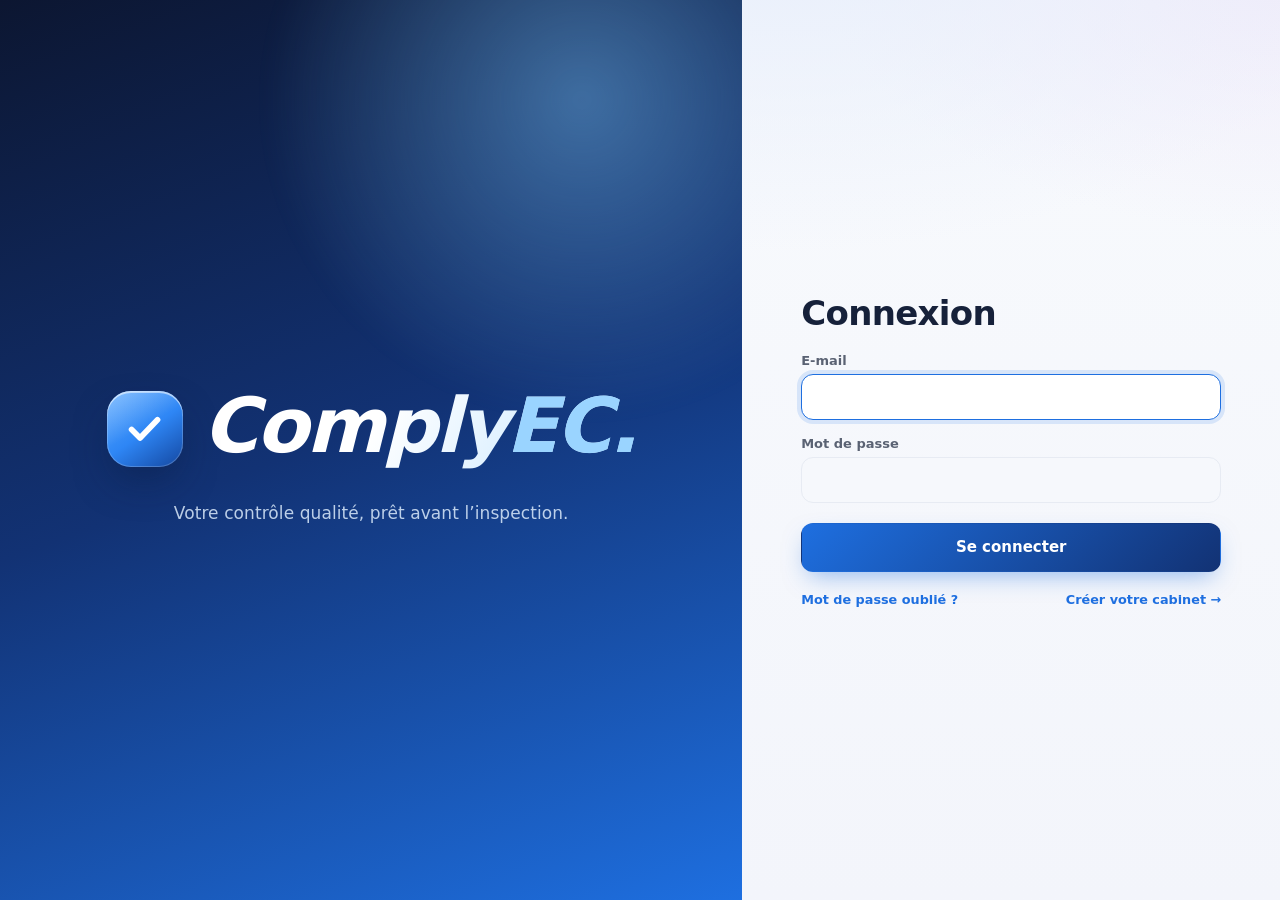
==== commit d29ce6af: "Retours du 22 septembre : vingt-cinq points Registre national des entreprises (1)   L'appel est écri" ====
--- a/index.html
+++ b/index.html
@@ -17,19 +17,25 @@
 <script src="vendor/js/xlsx.mini.min.js"></script>
 <script src="supabase-config.js"></script>
 
-<!-- Données de démonstration (dossiers, anomalies, etc. — pas encore migrées vers Supabase) -->
 <!-- Lecture et écriture des modèles Word (.docx) -->
 <script src="docx.js"></script>
+<script src="pdf.js"></script>
 
+<!-- Données de démonstration (dossiers, clients, référentiels métier) -->
 <script src="data.js"></script>
 
 <!-- Accès aux données : un seul point de passage vers Supabase -->
 <script src="db.js"></script>
 
-<!-- Composants et écrans (JavaScript pur, React.createElement — pas de transpilation nécessaire) -->
+<!-- Anomalies documentaires : les six familles et les relances consolidées.
+     Charge avant utils.js, qui en tire la liste des onglets valides. -->
+<script src="anomalies.js"></script>
+
+<!-- État de préparation au contrôle : pourcentage et urgences, déduits des faits -->
+<script src="synthese.js"></script>
+
+<!-- Composants et écrans (JavaScript pur, React.createElement — pas de transpilation) -->
 <script src="utils.js"></script>
-
-<!-- Les six patrons d'écran de la refonte V3 : toute nouvelle page en est un assemblage -->
 <script src="patrons.js"></script>
 
 <script src="wizard.js"></script>
@@ -37,6 +43,14 @@
 <script src="organisation.js"></script>
 <script src="lbcft.js"></script>
 <script src="qualite.js"></script>
+<script src="manuel.js"></script>
+
+<!-- Les cinq onglets de l'espace expert-comptable -->
+<script src="accueil.js"></script>
+<script src="anomalies_ui.js"></script>
+<script src="controle.js"></script>
+<script src="parametres.js"></script>
+
 <script src="ec.js"></script>
 <script src="collab.js"></script>
 <script src="app.js"></script>
--- a/styles.css
+++ b/styles.css
@@ -4436,3 +4436,5202 @@
   color: var(--text-muted);
 }
 .points-legende .point-verdict { width: 24px; height: 22px; font-size: 12px; cursor: default; }
+
+/* Une règle que le cabinet se donne, éditable dans la tuile qui l'affiche :
+   le chiffre reste à sa place, on clique dedans pour le changer. Le cahier
+   interdit de cacher ces règles dans un écran de réglages techniques. */
+.tuile-champ {
+  width: 3.2em;
+  padding: 0;
+  border: none;
+  border-bottom: 2px dashed #C9D4E4;
+  background: transparent;
+  font: inherit;
+  font-size: inherit;
+  font-weight: inherit;
+  color: inherit;
+  text-align: left;
+}
+.tuile-champ:hover { border-bottom-color: #2E86F5; }
+.tuile-champ:focus { outline: none; border-bottom-color: #2E86F5; border-bottom-style: solid; }
+
+/* =====================================================================
+   Parcours guidé de préparation au contrôle — § 10 et § 11 du prompt V6
+   =====================================================================
+
+   Le fil des sept étapes est le seul repère de l'écran : il dit où l'on est
+   sur les sept, et laisse aller n'importe où. On prépare son contrôle dans
+   le désordre, selon ce qu'on a sous la main ; un parcours qui imposerait
+   son ordre ferait perdre du temps au lieu d'en faire gagner. */
+
+.parcours-rang {
+  font-size: 12px;
+  font-weight: 700;
+  letter-spacing: 0.09em;
+  text-transform: uppercase;
+  color: var(--muted);
+  margin-bottom: 4px;
+}
+
+.parcours-fil {
+  display: flex;
+  gap: 8px;
+  flex-wrap: wrap;
+  margin-bottom: 20px;
+}
+
+.parcours-fil-etape {
+  display: flex;
+  align-items: center;
+  gap: 8px;
+  padding: 8px 13px 8px 9px;
+  border-radius: 12px;
+  border: 1px solid var(--border);
+  background: #fff;
+  font-size: 13px;
+  font-weight: 600;
+  color: var(--text);
+  transition: border-color 0.16s ease, background 0.16s ease, box-shadow 0.16s ease;
+}
+
+.parcours-fil-etape:hover { border-color: #B9CCE6; background: #F7FAFF; }
+
+.parcours-fil-rang {
+  display: inline-flex;
+  align-items: center;
+  justify-content: center;
+  width: 22px;
+  height: 22px;
+  border-radius: 50%;
+  background: #EEF3FB;
+  color: #46618A;
+  font-size: 12px;
+  font-weight: 700;
+  flex-shrink: 0;
+}
+
+/* L'étape en cours ne se signale pas seulement par une couleur : le cahier
+   interdit de faire reposer une information sur la seule teinte. Le contraste
+   du fond, le poids du texte et la pastille pleine disent la même chose. */
+.parcours-fil-etape.active {
+  border-color: #2E86F5;
+  background: linear-gradient(135deg, #2E86F5 0%, #1F6FE0 100%);
+  color: #fff;
+  box-shadow: 0 3px 10px rgba(46,134,245,0.26);
+}
+.parcours-fil-etape.active:hover { background: linear-gradient(135deg, #2E86F5 0%, #1F6FE0 100%); }
+.parcours-fil-etape.active .parcours-fil-rang { background: rgba(255,255,255,0.24); color: #fff; }
+
+/* Étape terminée : la pastille porte une coche en plus du vert. L'état ne
+   repose jamais sur la seule couleur. */
+.parcours-fil-etape.pret { border-color: #BCE3CE; background: #F2FBF6; }
+.parcours-fil-etape.pret .parcours-fil-rang { background: #1FA971; color: #fff; }
+.parcours-fil-etape.pret.active .parcours-fil-rang { background: rgba(255,255,255,0.24); }
+
+/* Version mobile du fil (§ 13.1) : rang, barre, rien d'autre. Elle n'apparaît
+   que sous 861 px, où les sept pastilles deviendraient illisibles. */
+.parcours-fil-mobile { display: none; }
+
+.parcours-fil-mobile-ligne {
+  display: flex;
+  justify-content: space-between;
+  font-size: 12.5px;
+  font-weight: 600;
+  color: var(--muted);
+  margin-bottom: 6px;
+}
+
+.parcours-fil-mobile-barre {
+  height: 6px;
+  border-radius: 3px;
+  background: #E2E9F3;
+  overflow: hidden;
+}
+.parcours-fil-mobile-barre > span {
+  display: block;
+  height: 100%;
+  border-radius: 3px;
+  background: linear-gradient(90deg, #2E86F5, #1F6FE0);
+}
+
+/* Le corps d'une étape : ce qu'il reste, ce qui est prêt (§ 13.2). */
+.parcours-colonnes {
+  display: grid;
+  grid-template-columns: 1.15fr 0.85fr;
+  gap: 26px;
+  align-items: start;
+  min-height: 0;
+}
+
+.parcours-restes { display: flex; flex-direction: column; }
+
+.parcours-reste {
+  display: flex;
+  align-items: center;
+  gap: 12px;
+  padding: 11px 2px;
+  border-bottom: 1px solid var(--border-light, #EEF2F7);
+}
+.parcours-reste:last-child { border-bottom: none; }
+
+.parcours-reste-texte { flex: 1 1 auto; min-width: 0; }
+.parcours-reste-titre { font-size: 14px; font-weight: 650; color: var(--text); line-height: 1.35; }
+.parcours-reste-detail { font-size: 12.5px; color: var(--muted); line-height: 1.45; margin-top: 2px; }
+
+.parcours-reste-plus { font-size: 12.5px; color: var(--muted); padding: 10px 2px 2px; }
+
+.parcours-pret { display: flex; align-items: flex-start; gap: 11px; padding: 6px 2px; }
+
+.parcours-pret-marque {
+  display: inline-flex;
+  align-items: center;
+  justify-content: center;
+  width: 26px;
+  height: 26px;
+  border-radius: 50%;
+  background: #1FA971;
+  color: #fff;
+  font-weight: 800;
+  font-size: 14px;
+  flex-shrink: 0;
+}
+.parcours-pret-titre { font-size: 15px; font-weight: 700; color: #1FA971; }
+
+.parcours-faits { display: flex; flex-direction: column; }
+
+.parcours-fait {
+  padding: 10px 2px;
+  border-bottom: 1px solid var(--border-light, #EEF2F7);
+}
+.parcours-fait:last-child { border-bottom: none; }
+.parcours-fait-libelle { font-size: 13.5px; font-weight: 600; color: var(--text); }
+
+.parcours-pied {
+  display: flex;
+  align-items: center;
+  justify-content: space-between;
+  gap: 14px;
+  flex-wrap: wrap;
+  margin-top: 18px;
+  padding-top: 15px;
+  border-top: 1px solid var(--border);
+}
+.parcours-pied-etat { font-size: 13px; color: var(--muted); }
+
+.parcours-contenu { display: flex; flex-direction: column; min-height: 0; flex: 1 1 auto; }
+
+/* Actions que le module encadré porte lui-même : elles se posent au-dessus de
+   son contenu, alignées à droite comme dans son en-tête d'origine. */
+.parcours-actions {
+  display: flex;
+  justify-content: flex-end;
+  gap: 10px;
+  flex-wrap: wrap;
+  margin-bottom: 14px;
+}
+
+/* Sous 861 px, le fil passe en défilement horizontal plutôt qu'en pavé de
+   sept lignes qui repousserait le contenu hors de l'écran. */
+@media (max-width: 860px) {
+  /* Sous 861 px, les sept pastilles cèdent la place au rang et à la barre. */
+  .parcours-fil { display: none; }
+  .parcours-fil-mobile { display: block; margin-bottom: 16px; }
+  .parcours-colonnes { grid-template-columns: 1fr; gap: 16px; }
+  .parcours-reste { flex-wrap: wrap; }
+  .parcours-reste .btn { width: 100%; margin-top: 4px; }
+  .parcours-pied { flex-direction: column; align-items: stretch; }
+  .parcours-pied .btn { width: 100%; }
+  .parcours-actions { justify-content: stretch; }
+  .parcours-actions .btn { flex: 1 1 auto; }
+}
+
+/* Écrans peu hauts : le fil se resserre, comme la barre latérale. */
+@media (max-height: 820px) {
+  .parcours-fil { margin-bottom: 14px; gap: 6px; }
+  .parcours-fil-etape { padding: 6px 11px 6px 7px; font-size: 12.5px; }
+  .parcours-rang { margin-bottom: 2px; }
+}
+
+/* =====================================================================
+   Accueil — carte héro, actions et suivi (§ 12 du prompt V6)
+   =====================================================================
+
+   L'accueil n'est pas un tableau de bord. Il répond à « qu'est-ce que je dois
+   faire maintenant ? » et conduit là où l'on doit aller. Aucun graphique,
+   aucun score : un chiffre n'a sa place ici que s'il appelle une action. */
+
+.accueil-hero {
+  display: grid;
+  grid-template-columns: 1.5fr 1fr;
+  gap: 26px;
+  align-items: stretch;
+  min-height: 180px;
+  padding: 22px 26px;
+  margin-bottom: 22px;
+  border: 1px solid #DCE6F4;
+  border-radius: 22px;
+  background: linear-gradient(135deg, #F7FAFF 0%, #EEF4FF 55%, #F4EEFE 100%);
+}
+
+.accueil-hero-gauche { display: flex; flex-direction: column; gap: 9px; justify-content: center; }
+
+.accueil-hero-label {
+  font-size: 11.5px;
+  font-weight: 700;
+  letter-spacing: 0.1em;
+  text-transform: uppercase;
+  color: #5B7196;
+}
+
+.accueil-hero-titre {
+  font-size: 25px;
+  font-weight: 800;
+  font-style: italic;
+  letter-spacing: -0.02em;
+  line-height: 1.18;
+  color: var(--text);
+}
+
+/* Sept crans plutôt qu'un pourcentage : on voit d'un coup combien d'étapes
+   sont prêtes, et laquelle est en cours. Un « 43 % » ne dirait ni l'un ni
+   l'autre. */
+.accueil-hero-jauge { display: flex; gap: 5px; }
+
+.accueil-hero-cran {
+  height: 6px;
+  flex: 1 1 0;
+  border-radius: 3px;
+  background: #D8E2F0;
+}
+.accueil-hero-cran.pret { background: #1FA971; }
+.accueil-hero-cran.courant { background: #2E86F5; }
+
+.accueil-hero-reste { font-size: 13.5px; color: #4A5E7E; }
+
+.accueil-hero-gauche .btn { align-self: flex-start; margin-top: 3px; }
+
+.accueil-hero-droite {
+  display: flex;
+  flex-direction: column;
+  gap: 7px;
+  justify-content: center;
+  padding-left: 24px;
+  border-left: 1px solid #DCE6F4;
+}
+
+.accueil-hero-sous-titre {
+  font-size: 11.5px;
+  font-weight: 700;
+  letter-spacing: 0.09em;
+  text-transform: uppercase;
+  color: #5B7196;
+}
+
+.accueil-hero-action { font-size: 15.5px; font-weight: 700; color: var(--text); line-height: 1.3; }
+.accueil-hero-action-detail { font-size: 12.8px; color: #5B7196; line-height: 1.45; }
+.accueil-hero-droite .btn { align-self: flex-start; margin-top: 4px; }
+
+.accueil-grille {
+  display: grid;
+  grid-template-columns: 1.5fr 1fr;
+  gap: 24px;
+  align-items: start;
+  min-height: 0;
+}
+
+.accueil-actions { display: flex; flex-direction: column; gap: 2px; }
+
+.accueil-action {
+  display: flex;
+  align-items: center;
+  gap: 12px;
+  padding: 11px 2px;
+  border-bottom: 1px solid var(--border-light, #EEF2F7);
+}
+.accueil-action:last-child { border-bottom: none; }
+
+/* La pastille ne porte pas seule l'information d'urgence : le détail de la
+   ligne la répète en toutes lettres. Une couleur seule exclut ceux qui ne la
+   distinguent pas. */
+.accueil-pastille {
+  width: 9px;
+  height: 9px;
+  border-radius: 50%;
+  flex-shrink: 0;
+  background: #94A9C4;
+}
+.accueil-pastille.urgence-0 { background: #DC2626; }
+.accueil-pastille.urgence-1 { background: #E08A16; }
+
+.accueil-action-texte { flex: 1 1 auto; min-width: 0; }
+.accueil-action-titre { font-size: 14px; font-weight: 650; color: var(--text); line-height: 1.35; }
+.accueil-action-detail { font-size: 12.5px; color: var(--muted); line-height: 1.4; margin-top: 2px; }
+
+.accueil-vide { padding: 8px 2px 2px; }
+.accueil-vide-titre { font-size: 15px; font-weight: 700; color: #1FA971; margin-bottom: 5px; }
+
+.accueil-suivi { display: flex; flex-direction: column; }
+
+/* `border: none` avant la bordure basse : sans cela, le bouton garde ses
+   bordures gauche, droite et haute par défaut, qui dessinaient un cadre noir
+   autour de chaque ligne. */
+.accueil-suivi-ligne {
+  display: flex;
+  align-items: center;
+  justify-content: space-between;
+  gap: 12px;
+  width: 100%;
+  padding: 11px 2px;
+  border: none;
+  border-bottom: 1px solid var(--border-light, #EEF2F7);
+  background: none;
+  text-align: left;
+  transition: color 0.16s ease;
+}
+.accueil-suivi-ligne:last-child { border-bottom: none; }
+.accueil-suivi-ligne:hover { color: #2E86F5; }
+
+.accueil-suivi-libelle { font-size: 13.5px; color: var(--text); }
+
+.accueil-suivi-valeur {
+  font-size: 15px;
+  font-weight: 800;
+  color: var(--muted);
+  flex-shrink: 0;
+}
+.accueil-suivi-valeur.actif { color: #DC2626; }
+
+/* Sous 861 px : une seule colonne, et la carte héro empile ses deux moitiés
+   au lieu de les serrer côte à côte. */
+@media (max-width: 860px) {
+  .accueil-hero { grid-template-columns: 1fr; gap: 16px; padding: 18px 16px; }
+  .accueil-hero-droite { padding-left: 0; padding-top: 16px; border-left: none; border-top: 1px solid #DCE6F4; }
+  .accueil-hero-titre { font-size: 21px; }
+  .accueil-grille { grid-template-columns: 1fr; gap: 16px; }
+  .accueil-action { flex-wrap: wrap; }
+  .accueil-action .btn { width: 100%; margin-top: 4px; }
+}
+
+@media (max-height: 820px) {
+  .accueil-hero { min-height: 0; padding: 16px 22px; margin-bottom: 16px; }
+  .accueil-hero-titre { font-size: 22px; }
+  .accueil-action { padding: 9px 2px; }
+  .accueil-suivi-ligne { padding: 9px 2px; }
+}
+
+/* ------------------------------------------- Valeur modifiable et sa modale */
+
+.valeur-ligne {
+  display: flex;
+  align-items: center;
+  gap: 12px;
+  padding: 11px 2px;
+  border-bottom: 1px solid var(--border-light, #EEF2F7);
+}
+.valeur-ligne:last-child { border-bottom: none; }
+
+.valeur-texte { flex: 1 1 auto; min-width: 0; }
+.valeur-libelle { font-size: 12.5px; font-weight: 600; color: var(--muted); }
+.valeur-valeur { font-size: 14.5px; font-weight: 650; color: var(--text); line-height: 1.35; margin-top: 1px; }
+
+/* Une valeur absente se voit, elle n'est pas comblée. */
+.valeur-valeur.absente { color: #C2620A; font-style: italic; font-weight: 600; }
+.valeur-source { font-size: 12px; color: var(--muted); margin-top: 2px; }
+
+.modal-actions {
+  display: flex;
+  justify-content: flex-end;
+  gap: 10px;
+  padding-top: 4px;
+}
+@media (max-width: 860px) {
+  .modal-actions { flex-direction: column-reverse; }
+  .modal-actions .btn { width: 100%; }
+  .valeur-ligne { flex-wrap: wrap; }
+  .valeur-ligne .btn { width: 100%; margin-top: 4px; }
+}
+
+/* Sélecteur d'étape du mode mobile : conventionnel, pas un geste à deviner. */
+.parcours-fil-mobile-choix {
+  display: block;
+  width: 100%;
+  margin-top: 10px;
+  min-height: 44px;
+  padding: 10px 12px;
+  border: 1px solid var(--border);
+  border-radius: 12px;
+  background: #fff;
+  font-size: 14px;
+  font-weight: 600;
+  color: var(--text);
+}
+
+/* Travail déjà fait dans la liste d'une étape : présent, atteignable, mais
+   visiblement en retrait de ce qui reste à faire. */
+.parcours-reste.fait .parcours-reste-titre { font-weight: 600; color: var(--muted); }
+
+.parcours-reste-marque {
+  display: inline-flex;
+  align-items: center;
+  justify-content: center;
+  width: 16px;
+  height: 16px;
+  border-radius: 50%;
+  background: #DCF3E7;
+  color: #1FA971;
+  font-size: 10px;
+  font-weight: 800;
+  flex-shrink: 0;
+}
+
+/* ------------------------------------- Vérifications externes de vigilance */
+
+.verifs-liste { display: flex; flex-direction: column; gap: 2px; }
+
+.verif-ligne { padding: 13px 2px; border-bottom: 1px solid var(--border-light, #EEF2F7); }
+.verif-ligne:last-child { border-bottom: none; }
+
+.verif-tete { display: flex; align-items: flex-start; gap: 13px; }
+.verif-icone { font-size: 20px; line-height: 1.2; flex-shrink: 0; }
+.verif-texte { flex: 1 1 auto; min-width: 0; }
+.verif-label { font-size: 14.5px; font-weight: 650; color: var(--text); }
+.verif-detail { font-size: 12.7px; color: var(--muted); line-height: 1.45; margin-top: 2px; }
+.verif-source { font-size: 11.8px; color: #8092AC; margin-top: 3px; }
+
+.verif-resultat {
+  display: flex;
+  gap: 10px;
+  flex-wrap: wrap;
+  margin: 8px 0 0 33px;
+  font-size: 12.5px;
+  color: var(--muted);
+}
+.verif-resultat-date { font-weight: 600; }
+.verif-resultat-note { font-style: italic; }
+
+.verif-saisie {
+  margin: 12px 0 2px 33px;
+  padding: 14px;
+  border: 1px solid var(--border);
+  border-radius: 13px;
+  background: #F8FAFD;
+  display: flex;
+  flex-direction: column;
+  gap: 13px;
+}
+
+.verif-saisie-issues { display: grid; grid-template-columns: 1fr 1fr; gap: 10px; }
+.verif-saisie-champs { display: grid; grid-template-columns: 1fr 1.6fr; gap: 12px; }
+
+@media (max-width: 860px) {
+  .verif-saisie { margin-left: 0; }
+  .verif-resultat { margin-left: 0; }
+  .verif-saisie-issues, .verif-saisie-champs { grid-template-columns: 1fr; }
+  .verif-tete { flex-wrap: wrap; }
+  .verif-tete .btn { width: 100%; }
+}
+
+/* Grande carte de choix à deux lignes : un intitulé et ce qu'il signifie.
+   Une carte qui ne porterait que « Élément à examiner » obligerait à deviner
+   ce que l'on s'engage à faire en la choisissant. */
+.verif-saisie-issues .radio-card {
+  flex-direction: column;
+  align-items: flex-start;
+  justify-content: flex-start;
+  text-align: left;
+  gap: 3px;
+  padding: 13px 15px;
+  min-width: 0;
+}
+.radio-card-titre { font-size: 13.8px; font-weight: 700; }
+.radio-card-detail { font-size: 12.3px; font-weight: 500; color: var(--muted); line-height: 1.4; }
+.radio-card.selected .radio-card-detail { color: #3B6FBF; }
+
+/* Un rôle absent se signale par une ligne, pas par un panneau rouge : le
+   cabinet sait qu'il lui manque un déclarant, inutile de le lui crier. */
+.ligne-manquante {
+  display: flex;
+  align-items: center;
+  gap: 7px;
+  margin: 10px 0 0;
+  padding: 8px 11px;
+  border-radius: 10px;
+  background: #FFF6E9;
+  border: 1px solid #F3DCB6;
+  color: #9A5B06;
+  font-size: 12.8px;
+  font-weight: 600;
+}
+
+/* Barre de progression simple : une part faite sur un total. */
+.simple-progress {
+  height: 8px;
+  border-radius: 4px;
+  background: #E7EDF6;
+  overflow: hidden;
+  margin-bottom: 12px;
+}
+.simple-progress > span {
+  display: block;
+  height: 100%;
+  border-radius: 4px;
+  background: linear-gradient(90deg, #A78BFA, #6D28D9);
+}
+
+/* Revue de l'expert-comptable avant l'arrêté de la cartographie. */
+.carto-question {
+  display: flex;
+  align-items: center;
+  justify-content: space-between;
+  gap: 14px;
+  padding: 11px 2px;
+  border-bottom: 1px solid var(--border-light, #EEF2F7);
+}
+.carto-question:last-of-type { border-bottom: none; }
+.carto-question-libelle { font-size: 13.4px; color: var(--text); line-height: 1.4; flex: 1 1 auto; }
+@media (max-width: 860px) {
+  .carto-question { flex-direction: column; align-items: stretch; }
+  .carto-question .toggle-pair { width: 100%; }
+  .carto-question .toggle-btn { flex: 1 1 0; }
+}
+
+/* Le corps de la revue défile dans sa carte : la page, elle, ne défile
+   jamais — et sans barre interne, elle rognerait. */
+.carto-revue-corps { max-height: 46vh; overflow-y: auto; padding-right: 4px; }
+@media (max-width: 860px) { .carto-revue-corps { max-height: none; overflow: visible; } }
+
+/* ------------------------------------------- Parcours documentaire (§ 28.1) */
+
+/* Des pastilles de catégorie, pas sept grandes cartes : choisir la catégorie
+   n'est pas le travail, c'est un préalable d'un clic. */
+.doc-pills { display: flex; gap: 8px; flex-wrap: wrap; margin-bottom: 18px; }
+
+.doc-pill {
+  display: inline-flex;
+  align-items: center;
+  gap: 7px;
+  padding: 8px 13px;
+  border: 1px solid var(--border);
+  border-radius: 999px;
+  background: #fff;
+  font-size: 13px;
+  font-weight: 600;
+  color: var(--text);
+  transition: border-color 0.16s ease, background 0.16s ease, color 0.16s ease;
+}
+.doc-pill:hover { border-color: #B9CCE6; background: #F7FAFF; }
+.doc-pill.active {
+  border-color: #6D28D9;
+  background: linear-gradient(135deg, #A78BFA, #6D28D9);
+  color: #fff;
+}
+.doc-pill-compte {
+  display: inline-flex;
+  align-items: center;
+  justify-content: center;
+  min-width: 20px;
+  height: 20px;
+  padding: 0 5px;
+  border-radius: 999px;
+  background: #EEF3FB;
+  color: #46618A;
+  font-size: 11.5px;
+  font-weight: 700;
+}
+.doc-pill.active .doc-pill-compte { background: rgba(255,255,255,0.26); color: #fff; }
+
+.documents-colonnes {
+  display: grid;
+  grid-template-columns: 0.62fr 0.38fr;
+  gap: 24px;
+  align-items: start;
+  min-height: 0;
+}
+
+.dropzone-simple {
+  display: flex;
+  flex-direction: column;
+  align-items: center;
+  justify-content: center;
+  gap: 6px;
+  min-height: 160px;
+  padding: 20px;
+  border: 2px dashed #C9D8EC;
+  border-radius: 16px;
+  background: #F8FAFD;
+  text-align: center;
+}
+.dropzone-icone { font-size: 30px; line-height: 1; }
+.dropzone-titre { font-size: 15px; font-weight: 700; color: var(--text); }
+.dropzone-detail { font-size: 12.4px; color: var(--muted); line-height: 1.45; max-width: 380px; }
+.dropzone-simple .btn { margin-top: 6px; }
+
+.depot-liste { margin-top: 14px; }
+.depot-ligne {
+  display: flex;
+  align-items: center;
+  justify-content: space-between;
+  gap: 12px;
+  padding: 9px 2px;
+  border-bottom: 1px solid var(--border-light, #EEF2F7);
+  font-size: 13.2px;
+}
+.depot-ligne:last-child { border-bottom: none; }
+.depot-nom { color: var(--text); overflow: hidden; text-overflow: ellipsis; white-space: nowrap; }
+.depot-date { color: var(--muted); font-size: 12.3px; flex-shrink: 0; }
+
+@media (max-width: 860px) {
+  .documents-colonnes { grid-template-columns: 1fr; gap: 16px; }
+  .doc-pills { flex-wrap: nowrap; overflow-x: auto; padding-bottom: 4px; }
+  .doc-pill { flex-shrink: 0; }
+}
+
+/* =====================================================================
+   Contrôle demain, pack et simulation — § 31 à § 34
+   ===================================================================== */
+
+/* Trois nombres, pas un score. Chacun dit une chose différente, et le
+   troisième — ce qui se traite hors de ComplyEC — est celui qu'un logiciel a
+   le plus souvent la tentation de taire. */
+.controle-indicateurs {
+  display: grid;
+  grid-template-columns: repeat(3, minmax(0, 1fr));
+  gap: 14px;
+  margin-bottom: 20px;
+}
+
+.controle-indicateur {
+  padding: 14px 18px;
+  border: 1px solid var(--border);
+  border-left: 4px solid #94A9C4;
+  border-radius: 14px;
+  background: #fff;
+}
+.controle-indicateur.ton-vert { border-left-color: #1FA971; }
+.controle-indicateur.ton-orange { border-left-color: #E08A16; }
+
+.controle-indicateur-valeur { font-size: 26px; font-weight: 800; line-height: 1.1; color: var(--text); }
+.controle-indicateur-libelle { font-size: 12.8px; color: var(--muted); margin-top: 2px; }
+
+.controle-colonnes {
+  display: grid;
+  grid-template-columns: 0.65fr 0.35fr;
+  gap: 24px;
+  align-items: start;
+  min-height: 0;
+}
+
+.controle-liste, .controle-pret-liste { display: flex; flex-direction: column; max-height: 46vh; overflow-y: auto; }
+
+.controle-tache {
+  display: flex;
+  align-items: flex-start;
+  gap: 12px;
+  padding: 11px 2px;
+  border-bottom: 1px solid var(--border-light, #EEF2F7);
+}
+.controle-tache:last-child { border-bottom: none; }
+.controle-tache .accueil-pastille { margin-top: 6px; }
+.controle-tache-texte { flex: 1 1 auto; min-width: 0; }
+.controle-tache-titre { font-size: 14px; font-weight: 650; color: var(--text); line-height: 1.35; }
+
+.controle-externe {
+  margin-top: 14px;
+  padding: 12px 14px;
+  border-radius: 12px;
+  background: #F4F7FB;
+  border: 1px solid var(--border);
+}
+.controle-externe-titre { font-size: 13px; font-weight: 700; color: var(--text); margin-bottom: 6px; }
+
+.simulation-question {
+  font-size: 18px;
+  font-weight: 600;
+  font-style: italic;
+  line-height: 1.45;
+  color: var(--text);
+  margin: 0 0 10px;
+}
+
+.pack-ligne {
+  display: block;
+  width: 100%;
+  text-align: left;
+  padding: 11px 12px;
+  border: 1px solid var(--border);
+  border-radius: 12px;
+  background: #fff;
+  margin-bottom: 8px;
+  transition: border-color 0.16s ease, background 0.16s ease;
+}
+.pack-ligne:hover { border-color: #B9CCE6; background: #F7FAFF; }
+.pack-ligne.active { border-color: #2E86F5; background: #F2F7FF; }
+
+@media (max-width: 860px) {
+  .controle-indicateurs { grid-template-columns: 1fr; gap: 10px; }
+  .controle-colonnes { grid-template-columns: 1fr; gap: 16px; }
+  .controle-liste, .controle-pret-liste { max-height: none; overflow: visible; }
+  .controle-tache { flex-wrap: wrap; }
+  .controle-tache .btn { width: 100%; margin-top: 4px; }
+  .simulation-question { font-size: 16px; }
+}
+
+@media (max-height: 820px) {
+  .controle-indicateurs { margin-bottom: 14px; }
+  .controle-indicateur { padding: 11px 15px; }
+  .controle-indicateur-valeur { font-size: 22px; }
+  .controle-liste, .controle-pret-liste { max-height: 40vh; }
+}
+
+/* =====================================================================
+   Revue mobile — § 4.2 et § 30.2
+   =====================================================================
+
+   Sous 861 px, tout passe sur une colonne. La grille des thèmes restait à
+   deux colonnes : « Contractualisation », un mot de dix-huit lettres, sortait
+   alors de 23 px hors de l'écran sur un téléphone de 390 px. Un titre coupé
+   sur l'écran d'accueil d'un module n'inspire pas confiance à quelqu'un qui
+   confie sa conformité au logiciel. */
+@media (max-width: 860px) {
+  .hub-grid,
+  .hub-grid.hub-deux,
+  .hub-grid.hub-trois { grid-template-columns: 1fr; gap: 12px; }
+  .hub-grid.hub-deux .hub-carte { min-height: 0; }
+  .hub-carte { min-height: 0; }
+
+  /* Un mot trop long se coupe plutôt que de déborder. */
+  .hub-titre, .parcours-reste-titre, .controle-tache-titre, .valeur-valeur {
+    overflow-wrap: anywhere;
+  }
+
+  /* Cibles tactiles d'au moins 44 px : un bouton de 28 px se rate une fois
+     sur trois avec le pouce, et l'utilisateur croit que le logiciel n'a pas
+     réagi. */
+  .btn, .btn-sm,
+  .subnav-btn,
+  .page-btn,
+  .row-open-btn,
+  .tab,
+  .doc-pill,
+  .toggle-btn,
+  .nav-item,
+  .switch-space-btn {
+    min-height: 44px;
+  }
+  .row-open-btn { min-width: 44px; }
+  .page-btn { min-width: 44px; }
+
+  /* Une case à cocher fait 16 px : c'est son étiquette qu'on vise du pouce,
+     et c'est donc elle qui doit faire 44 px. */
+  .checkbox-row, .relance-case, label:has(> input[type=checkbox]) {
+    min-height: 44px;
+    display: flex;
+    align-items: center;
+  }
+  .pagination-row { gap: 10px; flex-wrap: wrap; }
+  .pagination-btns { gap: 6px; flex-wrap: wrap; }
+}
+
+/* =====================================================================
+   REFONTE — La coque à cinq onglets
+   =====================================================================
+
+   Une barre en haut, toujours la même, toujours au même endroit. Sous elle,
+   l'écran. Rien d'autre : pas de barre latérale, pas de fil d'Ariane, pas de
+   deuxième niveau de menu permanent.
+
+   Les couleurs de section sont déclarées ici et nulle part ailleurs. Une
+   section = une famille chromatique ; une carte n'en porte jamais deux. */
+
+:root {
+  /* Les quatre familles des grandes sections, peu saturées. Chacune a son ton
+     plein (texte et traits), son fond très clair et sa bordure. */
+  --sec-indigo: #4B56C6;
+  --sec-indigo-fort: #39429C;
+  --sec-indigo-bg: #F1F2FD;
+  --sec-indigo-bord: #DBDDF7;
+
+  --sec-ambre: #B4650B;
+  --sec-ambre-fort: #8C4E07;
+  --sec-ambre-bg: #FDF4E8;
+  --sec-ambre-bord: #F4E1C4;
+
+  --sec-teal: #0E7267;
+  --sec-teal-fort: #0A564E;
+  --sec-teal-bg: #EDF6F4;
+  --sec-teal-bord: #CBE5E0;
+
+  --sec-ardoise: #5A6A7B;
+  --sec-ardoise-fort: #44515F;
+  --sec-ardoise-bg: #F2F4F7;
+  --sec-ardoise-bord: #DFE4EA;
+
+  --sec-violet: #6D4AA8;
+  --sec-violet-fort: #553782;
+  --sec-violet-bg: #F5F1FB;
+  --sec-violet-bord: #E4DAF3;
+
+  /* Rayons de la refonte : nettement plus généreux que ceux de la gamme
+     précédente, dans l'esprit demandé. */
+  --r-xl: 28px;
+  --r-2xl: 36px;
+
+  /* Ombres : présentes mais discrètes. Une carte doit se détacher du fond sans
+     avoir l'air posée sur un coussin. */
+  --ombre-douce: 0 1px 2px rgba(16, 24, 40, 0.04), 0 4px 16px rgba(16, 24, 40, 0.05);
+  --ombre-levee: 0 2px 4px rgba(16, 24, 40, 0.05), 0 14px 34px rgba(16, 24, 40, 0.09);
+
+}
+
+/* ------------------------------------------------------------------ Accueil
+
+   Quatre carrés, et rien d'autre. Le § 2 est explicite : aucun sous-titre,
+   aucun indicateur, aucun nombre, aucun badge, aucun texte sous les titres. */
+
+.page-accueil {
+  justify-content: center;
+  padding: 36px 44px;
+}
+
+.accueil-grille {
+  display: grid;
+  grid-template-columns: repeat(2, minmax(0, 1fr));
+  gap: 22px;
+  grid-template-rows: repeat(2, 1fr);
+  /* Une règle plus haut dans la feuille pose `align-items: start` sur les
+     grilles : sans ce rappel, les carrés gardent la hauteur de leur texte au
+     lieu de remplir leur rangée. */
+  align-items: stretch;
+  width: 100%;
+  max-width: 820px;
+  margin: 0 auto;
+  /* Les quatre carrés prennent la hauteur disponible sans jamais la dépasser :
+     la fenêtre ne défile pas sur l'écran d'accueil. Sans `flex: 1`, la grille
+     se replierait sur la hauteur de son contenu et les carrés resteraient
+     plats. */
+  flex: 1 1 auto;
+  max-height: 546px;
+}
+
+.accueil-carre {
+  position: relative;
+  display: flex;
+  flex-direction: column;
+  align-items: flex-start;
+  justify-content: space-between;
+  gap: 18px;
+  min-height: 190px;
+  padding: 32px 34px;
+  border-radius: var(--r-2xl);
+  border: 1px solid var(--carre-bord);
+  background: linear-gradient(158deg, #FFFFFF 0%, #FFFFFF 38%, var(--carre-bg) 100%);
+  box-shadow: var(--ombre-douce);
+  cursor: pointer;
+  text-align: left;
+  font-family: inherit;
+  overflow: hidden;
+  transition: transform 0.28s var(--ease-premium), box-shadow 0.28s var(--ease-premium), border-color 0.28s var(--ease-premium);
+}
+.accueil-carre:hover {
+  transform: translateY(-3px);
+  box-shadow: var(--ombre-levee);
+  border-color: var(--carre-ton);
+}
+.accueil-carre:focus-visible { outline: 2px solid var(--carre-ton); outline-offset: 3px; }
+.accueil-carre:active { transform: translateY(-1px); }
+
+.accueil-carre-icone {
+  display: inline-flex;
+  align-items: center;
+  justify-content: center;
+  width: 48px;
+  height: 48px;
+  border-radius: 16px;
+  background: var(--carre-bg);
+  color: var(--carre-ton);
+  border: 1px solid var(--carre-bord);
+  transition: background 0.28s var(--ease-premium), color 0.28s var(--ease-premium);
+}
+.accueil-carre:hover .accueil-carre-icone {
+  background: var(--carre-ton);
+  color: #fff;
+  border-color: var(--carre-ton);
+}
+
+.accueil-carre-titre {
+  font-size: 26px;
+  font-weight: 640;
+  letter-spacing: -0.025em;
+  color: var(--carre-fort);
+  line-height: 1.15;
+  text-wrap: balance;
+}
+
+/* Les familles chromatiques. Chaque carré n'en porte qu'une. */
+.teinte-indigo { --carre-ton: var(--sec-indigo); --carre-fort: var(--sec-indigo-fort); --carre-bg: var(--sec-indigo-bg); --carre-bord: var(--sec-indigo-bord); }
+.teinte-ambre { --carre-ton: var(--sec-ambre); --carre-fort: var(--sec-ambre-fort); --carre-bg: var(--sec-ambre-bg); --carre-bord: var(--sec-ambre-bord); }
+.teinte-teal { --carre-ton: var(--sec-teal); --carre-fort: var(--sec-teal-fort); --carre-bg: var(--sec-teal-bg); --carre-bord: var(--sec-teal-bord); }
+.teinte-ardoise { --carre-ton: var(--sec-ardoise); --carre-fort: var(--sec-ardoise-fort); --carre-bg: var(--sec-ardoise-bg); --carre-bord: var(--sec-ardoise-bord); }
+.teinte-violet { --carre-ton: var(--sec-violet); --carre-fort: var(--sec-violet-fort); --carre-bg: var(--sec-violet-bg); --carre-bord: var(--sec-violet-bord); }
+
+/* -------------------------------------------------------- Entrée en mission */
+
+.page-entree {
+  justify-content: center;
+  padding: 36px 44px;
+}
+
+.entree-scene {
+  display: grid;
+  grid-template-columns: minmax(0, 1fr) 104px;
+  gap: 0;
+  width: 100%;
+  max-width: 620px;
+  margin: 0 auto;
+  flex: 1 1 auto;
+  max-height: 494px;
+}
+
+.entree-colonne {
+  display: grid;
+  grid-template-rows: repeat(2, 1fr);
+  align-items: stretch;
+  gap: 30px;
+  min-height: 0;
+}
+
+.entree-carre {
+  display: flex;
+  align-items: center;
+  justify-content: flex-start;
+  min-height: 150px;
+  padding: 34px 38px;
+  border-radius: var(--r-2xl);
+  border: 1px solid var(--carre-bord);
+  background: linear-gradient(152deg, #FFFFFF 0%, #FFFFFF 34%, var(--carre-bg) 100%);
+  box-shadow: var(--ombre-douce);
+  cursor: pointer;
+  font-family: inherit;
+  text-align: left;
+  transition: transform 0.28s var(--ease-premium), box-shadow 0.28s var(--ease-premium), border-color 0.28s var(--ease-premium);
+}
+.entree-carre:hover {
+  transform: translateY(-3px);
+  box-shadow: var(--ombre-levee);
+  border-color: var(--carre-ton);
+}
+.entree-carre:focus-visible { outline: 2px solid var(--carre-ton); outline-offset: 3px; }
+
+.entree-carre-titre {
+  font-size: 28px;
+  font-weight: 640;
+  letter-spacing: -0.025em;
+  color: var(--carre-fort);
+  line-height: 1.15;
+}
+
+.entree-gouttiere {
+  position: relative;
+  min-height: 0;
+}
+.entree-fleche {
+  position: absolute;
+  inset: 0;
+  width: 100%;
+  height: 100%;
+  overflow: visible;
+}
+.entree-fleche-trait,
+.entree-fleche-pointe {
+  stroke: var(--sec-indigo);
+  stroke-width: 2;
+  stroke-linecap: round;
+  stroke-linejoin: round;
+  opacity: 0.55;
+}
+
+/* =====================================================================
+   REFONTE — Écran Anomalies
+   ===================================================================== */
+
+.page-anomalies { padding: 28px 44px 0; }
+
+.anomalies-entete { margin-bottom: 18px; }
+.anomalies-entete h1 {
+  font-size: 30px;
+  font-weight: 660;
+  letter-spacing: -0.03em;
+  color: var(--text);
+  margin: 0;
+}
+/* Une seule ligne, discrète : l'origine des anomalies doit être dite, elle
+   n'est pas le sujet de l'écran. */
+.anomalies-source {
+  margin: 5px 0 0;
+  font-size: 12.5px;
+  color: var(--text-faint);
+}
+
+/* ------------------------------------------------------- Segmented control */
+
+.segments {
+  display: inline-flex;
+  align-items: center;
+  gap: 2px;
+  padding: 4px;
+  border-radius: 14px;
+  background: rgba(15, 30, 60, 0.05);
+  border: 1px solid rgba(15, 30, 60, 0.05);
+  margin-bottom: 18px;
+  max-width: 100%;
+  overflow-x: auto;
+  scrollbar-width: none;
+}
+.segments::-webkit-scrollbar { display: none; }
+
+.segment {
+  display: inline-flex;
+  align-items: center;
+  gap: 7px;
+  border: 0;
+  background: none;
+  font-family: inherit;
+  font-size: 13.5px;
+  font-weight: 545;
+  color: var(--text-muted);
+  padding: 8px 14px;
+  border-radius: 11px;
+  cursor: pointer;
+  white-space: nowrap;
+  transition: background 0.2s var(--ease-premium), color 0.2s var(--ease-premium), box-shadow 0.2s var(--ease-premium);
+}
+.segment:hover { color: var(--text); }
+.segment.actif {
+  background: #fff;
+  color: var(--sec-ambre-fort);
+  box-shadow: 0 1px 2px rgba(16, 24, 40, 0.09), 0 1px 1px rgba(16, 24, 40, 0.05);
+}
+.segment:focus-visible { outline: 2px solid var(--sec-ambre); outline-offset: 1px; }
+
+.segment-compte {
+  display: inline-flex;
+  align-items: center;
+  justify-content: center;
+  min-width: 20px;
+  height: 20px;
+  padding: 0 6px;
+  border-radius: 999px;
+  background: rgba(15, 30, 60, 0.08);
+  color: var(--text-muted);
+  font-size: 11.5px;
+  font-weight: 620;
+  font-variant-numeric: tabular-nums;
+}
+.segment.actif .segment-compte {
+  background: var(--sec-ambre-bg);
+  color: var(--sec-ambre-fort);
+}
+
+/* ---------------------------------------------------------- Filtres internes */
+
+.filtres-internes {
+  display: flex;
+  gap: 8px;
+  margin-bottom: 14px;
+  flex-wrap: wrap;
+}
+.filtre-interne {
+  border: 1px solid var(--border);
+  background: #fff;
+  font-family: inherit;
+  font-size: 13px;
+  font-weight: 520;
+  color: var(--text-muted);
+  padding: 7px 14px;
+  border-radius: 999px;
+  cursor: pointer;
+  transition: all 0.18s var(--ease-premium);
+}
+.filtre-interne:hover { border-color: #C9CFDA; color: var(--text); }
+.filtre-interne.actif {
+  background: var(--sec-ambre-bg);
+  border-color: var(--sec-ambre-bord);
+  color: var(--sec-ambre-fort);
+}
+
+/* --------------------------------------------------------- Tableau moderne
+
+   Beaucoup d'air, des séparateurs légers, aucun quadrillage : un tableau se
+   lit ligne par ligne, il n'a pas besoin d'être quadrillé pour cela. */
+
+.tableau-moderne-enveloppe {
+  background: var(--card);
+  border: 1px solid var(--border);
+  border-radius: var(--r-xl);
+  box-shadow: var(--ombre-douce);
+  overflow: auto;
+  /* Le cadre épouse ses lignes et ne dépasse jamais l'écran : un tableau de
+     trois lignes ne doit pas ouvrir un grand rectangle blanc sous elles. */
+  flex: 0 1 auto;
+  max-height: 100%;
+  min-height: 0;
+}
+
+.tableau-moderne {
+  width: 100%;
+  border-collapse: collapse;
+  font-size: 13.5px;
+}
+.tableau-moderne thead th {
+  position: sticky;
+  top: 0;
+  z-index: 2;
+  background: var(--card);
+  text-align: left;
+  font-size: 11.5px;
+  font-weight: 600;
+  letter-spacing: 0.04em;
+  text-transform: uppercase;
+  color: var(--text-faint);
+  padding: 15px 18px 11px;
+  border-bottom: 1px solid var(--border);
+  white-space: nowrap;
+}
+.tableau-moderne tbody td {
+  padding: 15px 18px;
+  border-bottom: 1px solid #F1F3F7;
+  color: var(--text-muted);
+  vertical-align: middle;
+}
+.tableau-moderne tbody tr:last-child td { border-bottom: 0; }
+.tableau-moderne tbody tr.ligne-cliquable { cursor: pointer; }
+.tableau-moderne tbody tr.ligne-cliquable:hover { background: #FAFBFD; }
+.tableau-moderne tbody tr.ligne-cochee { background: var(--sec-ambre-bg); }
+.tableau-moderne tbody tr.ligne-cochee:hover { background: #FBEFDD; }
+
+.tableau-moderne .col-principale {
+  color: var(--text);
+  font-weight: 570;
+}
+.tableau-moderne .col-detail {
+  display: block;
+  font-weight: 400;
+  font-size: 12px;
+  color: var(--text-faint);
+  margin-top: 2px;
+}
+.tableau-moderne .col-date { font-variant-numeric: tabular-nums; white-space: nowrap; }
+.tableau-moderne .col-case { width: 46px; padding-right: 0; }
+.tableau-moderne input[type=checkbox] {
+  width: 16px; height: 16px;
+  accent-color: var(--sec-ambre);
+  cursor: pointer;
+}
+
+/* ------------------------------------------------------------------ Pastilles */
+
+.pastille {
+  display: inline-flex;
+  align-items: center;
+  gap: 6px;
+  font-size: 12.5px;
+  font-weight: 540;
+  white-space: nowrap;
+}
+.pastille-point {
+  width: 7px; height: 7px;
+  border-radius: 50%;
+  flex-shrink: 0;
+}
+.pastille-vert { color: #15803D; }
+.pastille-vert .pastille-point { background: #22A757; }
+.pastille-orange { color: #A4620C; }
+.pastille-orange .pastille-point { background: #E0902A; }
+.pastille-rouge { color: #B3261E; }
+.pastille-rouge .pastille-point { background: #D64A3F; }
+.pastille-bleu { color: #1D4ED8; }
+.pastille-bleu .pastille-point { background: #3B76E8; }
+.pastille-gris { color: var(--text-faint); }
+.pastille-gris .pastille-point { background: #B6BDC8; }
+
+/* ------------------------------------------------------------- État vide */
+
+.anomalies-vide {
+  flex: 1 1 auto;
+  display: flex;
+  flex-direction: column;
+  align-items: center;
+  justify-content: center;
+  gap: 14px;
+  padding: 60px 20px;
+  background: var(--card);
+  border: 1px solid var(--border);
+  border-radius: var(--r-xl);
+  box-shadow: var(--ombre-douce);
+  min-height: 0;
+}
+.anomalies-vide-marque {
+  display: inline-flex;
+  align-items: center;
+  justify-content: center;
+  width: 46px; height: 46px;
+  border-radius: 50%;
+  background: var(--green-bg);
+  color: var(--green);
+  font-size: 20px;
+}
+.anomalies-vide p { margin: 0; color: var(--text-muted); font-size: 14.5px; }
+
+/* ------------------------------------------------------- Barre d'actions */
+
+.barre-actions {
+  display: flex;
+  align-items: center;
+  gap: 12px;
+  padding: 14px 4px 20px;
+  flex: 0 0 auto;
+}
+.barre-actions-compte {
+  flex: 1 1 auto;
+  font-size: 13px;
+  color: var(--text-faint);
+  font-variant-numeric: tabular-nums;
+}
+.barre-actions.visible .barre-actions-compte { color: var(--text); font-weight: 560; }
+
+/* Action secondaire : elle existe, elle ne se dispute pas la place avec
+   l'action principale. */
+.btn-tertiaire {
+  background: none;
+  border: 1px solid transparent;
+  color: var(--text-muted);
+  box-shadow: none;
+}
+.btn-tertiaire:hover:not(:disabled) {
+  background: rgba(15, 30, 60, 0.05);
+  border-color: transparent;
+  color: var(--text);
+  box-shadow: none;
+}
+
+/* ------------------------------------------------------- Panneau latéral */
+
+.panneau-fond {
+  position: fixed;
+  inset: 0;
+  background: rgba(15, 26, 48, 0.28);
+  backdrop-filter: blur(2px);
+  -webkit-backdrop-filter: blur(2px);
+  z-index: 200;
+  display: flex;
+  justify-content: flex-end;
+  animation: panneau-fond-in 0.22s ease-out;
+}
+@keyframes panneau-fond-in { from { opacity: 0; } to { opacity: 1; } }
+
+.panneau {
+  width: min(440px, 100%);
+  height: 100%;
+  background: var(--card);
+  border-radius: var(--r-xl) 0 0 var(--r-xl);
+  box-shadow: -18px 0 50px rgba(16, 24, 40, 0.16);
+  display: flex;
+  flex-direction: column;
+  animation: panneau-in 0.3s var(--ease-premium);
+}
+.panneau-large { width: min(620px, 100%); }
+@keyframes panneau-in { from { transform: translateX(28px); opacity: 0.4; } to { transform: none; opacity: 1; } }
+
+.panneau-entete {
+  display: flex;
+  align-items: flex-start;
+  gap: 14px;
+  padding: 24px 24px 16px;
+  border-bottom: 1px solid var(--border);
+  flex: 0 0 auto;
+}
+.panneau-titres { flex: 1 1 auto; min-width: 0; }
+.panneau-titres h2 {
+  margin: 0;
+  font-size: 19px;
+  font-weight: 640;
+  letter-spacing: -0.02em;
+  color: var(--text);
+}
+.panneau-titres p { margin: 4px 0 0; font-size: 13px; color: var(--text-faint); }
+
+.panneau-fermer {
+  border: 1px solid var(--border);
+  background: #fff;
+  width: 32px; height: 32px;
+  border-radius: 10px;
+  color: var(--text-muted);
+  cursor: pointer;
+  font-size: 13px;
+  flex-shrink: 0;
+  transition: all 0.18s var(--ease-premium);
+}
+.panneau-fermer:hover { background: #F5F7FA; color: var(--text); }
+
+.panneau-corps {
+  flex: 1 1 auto;
+  min-height: 0;
+  overflow-y: auto;
+  padding: 20px 24px;
+  display: flex;
+  flex-direction: column;
+  gap: 18px;
+}
+.panneau-pied {
+  flex: 0 0 auto;
+  display: flex;
+  justify-content: flex-end;
+  gap: 10px;
+  padding: 14px 24px;
+  border-top: 1px solid var(--border);
+  background: #FCFDFE;
+  border-radius: 0 0 0 var(--r-xl);
+}
+
+/* ------------------------------------------------ Relances (panneau et onglet) */
+
+.relance-bloc {
+  border: 1px solid var(--border);
+  border-radius: var(--radius);
+  padding: 16px;
+  background: #FCFDFE;
+}
+.relance-bloc-entete { display: flex; align-items: center; gap: 11px; margin-bottom: 12px; }
+.relance-bloc-entete h3 { margin: 0; font-size: 15px; font-weight: 620; color: var(--text); }
+.relance-bloc-entete span { font-size: 12.5px; color: var(--text-faint); }
+
+.relance-message {
+  margin: 0 0 12px;
+  padding: 13px 14px;
+  background: #fff;
+  border: 1px solid var(--border);
+  border-radius: var(--radius-sm);
+  font-family: inherit;
+  font-size: 13px;
+  line-height: 1.62;
+  color: var(--text-muted);
+  white-space: pre-wrap;
+  word-break: break-word;
+}
+.relance-actions { display: flex; gap: 8px; flex-wrap: wrap; }
+
+.relances-liste {
+  display: flex;
+  flex-direction: column;
+  gap: 12px;
+  flex: 1 1 auto;
+  min-height: 0;
+  overflow-y: auto;
+  padding-bottom: 24px;
+}
+
+.relance-carte {
+  border: 1px solid var(--border);
+  border-radius: var(--r-xl);
+  background: var(--card);
+  box-shadow: var(--ombre-douce);
+  overflow: hidden;
+  flex: 0 0 auto;
+}
+.relance-carte-entete {
+  display: flex;
+  align-items: center;
+  gap: 14px;
+  width: 100%;
+  padding: 16px 20px;
+  background: none;
+  border: 0;
+  font-family: inherit;
+  cursor: pointer;
+  text-align: left;
+  transition: background 0.18s var(--ease-premium);
+}
+.relance-carte-entete:hover { background: #FAFBFD; }
+.relance-carte-nom { font-size: 15px; font-weight: 600; color: var(--text); }
+.relance-carte-compte {
+  flex: 1 1 auto;
+  font-size: 13px;
+  color: var(--text-muted);
+  font-variant-numeric: tabular-nums;
+}
+.relance-carte-date { font-size: 12.5px; color: var(--text-faint); white-space: nowrap; }
+.relance-chevron {
+  font-size: 18px;
+  color: var(--text-faint);
+  transform: rotate(90deg);
+  transition: transform 0.24s var(--ease-premium);
+}
+.relance-chevron.ouvert { transform: rotate(-90deg); }
+.relance-carte .tableau-moderne-enveloppe {
+  border: 0; border-top: 1px solid var(--border);
+  border-radius: 0; box-shadow: none;
+}
+
+/* Un bouton désactivé doit se voir désactivé : le gris plein précédent avait
+   exactement l'allure d'un bouton disponible. */
+.btn-primary:disabled,
+.btn-primary[disabled] {
+  background: #EDF0F4;
+  color: #9BA3B2;
+  cursor: not-allowed;
+  box-shadow: none;
+  border-color: transparent;
+}
+.btn-tertiaire:disabled { color: #B3BAC6; cursor: not-allowed; }
+
+/* =====================================================================
+   REFONTE — Préparer le contrôle
+   ===================================================================== */
+
+.page-controle { padding: 28px 44px 0; min-height: 0; }
+
+.controle-shell {
+  display: grid;
+  grid-template-columns: 232px minmax(0, 1fr);
+  gap: 30px;
+  flex: 1 1 auto;
+  min-height: 0;
+  align-items: stretch;
+}
+
+/* Menu latéral léger : pas de fond lourd, pas de bordure complète, juste une
+   colonne de repères qui reste en place pendant qu'on travaille. */
+.controle-menu {
+  display: flex;
+  flex-direction: column;
+  gap: 2px;
+  padding: 6px 0 24px;
+  overflow-y: auto;
+  min-height: 0;
+  align-self: start;
+  max-height: 100%;
+}
+
+.controle-menu-item {
+  border: 0;
+  background: none;
+  font-family: inherit;
+  font-size: 13.5px;
+  font-weight: 520;
+  color: var(--text-muted);
+  text-align: left;
+  padding: 11px 14px;
+  border-radius: 12px;
+  cursor: pointer;
+  line-height: 1.3;
+  transition: background 0.18s var(--ease-premium), color 0.18s var(--ease-premium);
+}
+.controle-menu-item:hover { background: rgba(15, 30, 60, 0.05); color: var(--text); }
+.controle-menu-item.actif {
+  background: var(--sec-teal-bg);
+  color: var(--sec-teal-fort);
+  font-weight: 620;
+}
+.controle-menu-item:focus-visible { outline: 2px solid var(--sec-teal); outline-offset: 1px; }
+
+.controle-contenu {
+  display: flex;
+  flex-direction: column;
+  min-height: 0;
+  min-width: 0;
+  overflow-y: auto;
+  padding-bottom: 28px;
+}
+
+.rubrique-page {
+  display: flex;
+  flex-direction: column;
+  gap: 18px;
+  min-height: 0;
+  flex: 1 1 auto;
+}
+.rubrique-page.dense { gap: 14px; }
+
+.rubrique-entete {
+  display: flex;
+  align-items: center;
+  justify-content: space-between;
+  gap: 18px;
+  flex-wrap: wrap;
+  flex: 0 0 auto;
+}
+.rubrique-entete h1 {
+  margin: 0;
+  font-size: 26px;
+  font-weight: 650;
+  letter-spacing: -0.028em;
+  color: var(--text);
+}
+.rubrique-actions { display: flex; gap: 10px; align-items: center; flex-wrap: wrap; }
+
+/* -------------------------------------------------- Sélecteurs sobres
+
+   Deux gros boutons qui portent leur nombre : ils remplacent un filtre et un
+   compteur, et disent d'un coup d'œil de quel côté est le travail. */
+
+.selecteurs-sobres { display: flex; gap: 12px; flex-wrap: wrap; flex: 0 0 auto; }
+
+.selecteur-sobre {
+  display: flex;
+  flex-direction: column;
+  align-items: flex-start;
+  gap: 2px;
+  min-width: 168px;
+  padding: 16px 20px;
+  border: 1px solid var(--border);
+  border-radius: var(--radius);
+  background: var(--card);
+  box-shadow: var(--ombre-douce);
+  cursor: pointer;
+  font-family: inherit;
+  text-align: left;
+  transition: all 0.2s var(--ease-premium);
+}
+.selecteur-sobre:hover { border-color: #C9CFDA; }
+.selecteur-sobre.actif {
+  border-color: var(--sec-teal-bord);
+  background: var(--sec-teal-bg);
+}
+.selecteur-nombre {
+  font-size: 26px;
+  font-weight: 660;
+  letter-spacing: -0.03em;
+  color: var(--text);
+  font-variant-numeric: tabular-nums;
+  line-height: 1.1;
+}
+.selecteur-sobre.actif .selecteur-nombre { color: var(--sec-teal-fort); }
+.selecteur-label { font-size: 13px; color: var(--text-muted); font-weight: 520; }
+.selecteur-sobre.actif .selecteur-label { color: var(--sec-teal-fort); }
+
+/* ------------------------------------------------------------- Synthèse */
+
+.synthese-corps {
+  display: grid;
+  grid-template-columns: 250px minmax(0, 1fr);
+  gap: 36px;
+  align-items: start;
+  flex: 0 1 auto;
+}
+
+.synthese-jauge {
+  display: flex;
+  flex-direction: column;
+  align-items: center;
+  gap: 12px;
+  padding: 28px 20px;
+  border: 1px solid var(--border);
+  border-radius: var(--r-xl);
+  background: linear-gradient(160deg, #FFFFFF 0%, #FFFFFF 46%, var(--sec-teal-bg) 100%);
+  box-shadow: var(--ombre-douce);
+}
+.anneau { position: relative; width: 170px; height: 170px; }
+.anneau svg { width: 100%; height: 100%; display: block; }
+.anneau-valeur {
+  position: absolute;
+  inset: 0;
+  display: flex;
+  align-items: center;
+  justify-content: center;
+  gap: 1px;
+}
+.anneau-nombre {
+  font-size: 42px;
+  font-weight: 660;
+  letter-spacing: -0.04em;
+  color: var(--sec-teal-fort);
+  font-variant-numeric: tabular-nums;
+}
+.anneau-unite { font-size: 20px; font-weight: 560; color: var(--sec-teal); }
+.synthese-legende {
+  margin: 0;
+  font-size: 14px;
+  font-weight: 560;
+  color: var(--text-muted);
+}
+
+.synthese-urgences h2 {
+  margin: 0 0 14px;
+  font-size: 16px;
+  font-weight: 620;
+  letter-spacing: -0.015em;
+  color: var(--text);
+}
+.urgences-grille {
+  display: grid;
+  grid-template-columns: repeat(auto-fill, minmax(260px, 1fr));
+  gap: 12px;
+}
+.urgence-carte {
+  display: flex;
+  align-items: center;
+  justify-content: space-between;
+  gap: 14px;
+  padding: 17px 19px;
+  border: 1px solid var(--border);
+  border-radius: var(--radius);
+  background: var(--card);
+  box-shadow: var(--ombre-douce);
+  cursor: pointer;
+  font-family: inherit;
+  text-align: left;
+  transition: all 0.2s var(--ease-premium);
+}
+.urgence-carte:hover {
+  border-color: var(--sec-ambre-bord);
+  background: var(--sec-ambre-bg);
+  transform: translateY(-1px);
+  box-shadow: var(--ombre-levee);
+}
+.urgence-texte { font-size: 14px; font-weight: 560; color: var(--text); line-height: 1.35; }
+.urgence-fleche { color: var(--text-faint); font-size: 15px; flex-shrink: 0; }
+.urgence-carte:hover .urgence-fleche { color: var(--sec-ambre-fort); }
+
+/* =====================================================================
+   REFONTE — Blocs, champs et registres
+   ===================================================================== */
+
+/* ------------------------------------------------------------- Bloc-carte
+
+   L'unité de composition des rubriques : une carte blanche à grand rayon, un
+   titre, des actions à droite. Deux blocs dans une rubrique, trois au plus —
+   au-delà, c'est que la rubrique en contient deux. */
+
+.bloc-carte {
+  background: var(--card);
+  border: 1px solid var(--border);
+  border-radius: var(--r-xl);
+  box-shadow: var(--ombre-douce);
+  padding: 22px 24px;
+  display: flex;
+  flex-direction: column;
+  gap: 14px;
+  flex: 0 0 auto;
+}
+
+.bloc-carte-entete {
+  display: flex;
+  align-items: center;
+  justify-content: space-between;
+  gap: 16px;
+  flex-wrap: wrap;
+}
+.bloc-carte-entete h2 {
+  margin: 0;
+  font-size: 17px;
+  font-weight: 630;
+  letter-spacing: -0.02em;
+  color: var(--text);
+}
+.bloc-carte-actions { display: flex; gap: 8px; align-items: center; flex-wrap: wrap; }
+.bloc-carte-note {
+  margin: 0;
+  font-size: 13px;
+  color: var(--text-faint);
+  line-height: 1.5;
+}
+
+.bloc-carte .tableau-moderne-enveloppe {
+  border-radius: var(--radius);
+  box-shadow: none;
+  max-height: 420px;
+}
+
+/* ------------------------------------------------------------- Marques */
+
+.marque {
+  display: inline-flex;
+  align-items: center;
+  justify-content: center;
+  width: 22px; height: 22px;
+  border-radius: 50%;
+  font-size: 12px;
+  font-weight: 700;
+}
+.marque-vert { background: var(--green-bg); color: var(--green); }
+.marque-orange { background: var(--orange-bg); color: #A4620C; }
+.marque-gris { background: #F1F3F7; color: #A9B0BC; }
+
+.cellule-vide { color: #A9B0BC; }
+.part-au-dessus { color: #B3261E; font-weight: 620; }
+
+.etiquette-lbcft {
+  display: inline-block;
+  margin-left: 8px;
+  padding: 2px 7px;
+  border-radius: 6px;
+  background: var(--sec-teal-bg);
+  color: var(--sec-teal-fort);
+  font-size: 10.5px;
+  font-weight: 650;
+  letter-spacing: 0.02em;
+  vertical-align: 1px;
+}
+
+/* --------------------------------------------------------------- Champs */
+
+.champ-panneau { display: flex; flex-direction: column; gap: 6px; }
+
+.champ-label {
+  font-size: 12.5px;
+  font-weight: 600;
+  color: var(--text);
+  letter-spacing: -0.005em;
+}
+
+.champ-boite { position: relative; display: flex; }
+
+.champ-saisie {
+  width: 100%;
+  font-family: inherit;
+  font-size: 14px;
+  color: var(--text);
+  background: #fff;
+  border: 1px solid var(--border);
+  border-radius: 12px;
+  padding: 10px 13px;
+  transition: border-color 0.16s var(--ease-premium), box-shadow 0.16s var(--ease-premium);
+}
+.champ-saisie:focus {
+  outline: none;
+  border-color: var(--sec-teal);
+  box-shadow: 0 0 0 3px var(--sec-teal-bg);
+}
+.champ-saisie:disabled { background: #F6F8FA; color: var(--text-faint); }
+textarea.champ-saisie { resize: vertical; line-height: 1.5; }
+select.champ-saisie { cursor: pointer; }
+
+.champ-boite.avec-suffixe .champ-saisie { padding-right: 42px; }
+.champ-suffixe {
+  position: absolute;
+  right: 13px;
+  top: 50%;
+  transform: translateY(-50%);
+  font-size: 13px;
+  color: var(--text-faint);
+  pointer-events: none;
+}
+
+.champ-aide { margin: 0; font-size: 12px; color: var(--text-faint); line-height: 1.45; }
+.champ-erreur { margin: 8px 0 0; font-size: 13px; color: #B3261E; }
+
+.champ-cellule {
+  border-color: transparent;
+  background: transparent;
+  padding: 6px 8px;
+  border-radius: 8px;
+}
+.champ-cellule:hover { background: #F7F9FC; }
+
+/* ------------------------------------------------------------- Choix */
+
+.choix-options { display: flex; gap: 8px; flex-wrap: wrap; }
+.choix-options.en-colonne { flex-direction: column; }
+
+.choix-option {
+  border: 1px solid var(--border);
+  background: #fff;
+  font-family: inherit;
+  font-size: 13.5px;
+  font-weight: 520;
+  color: var(--text-muted);
+  padding: 9px 15px;
+  border-radius: 11px;
+  cursor: pointer;
+  text-align: left;
+  transition: all 0.16s var(--ease-premium);
+}
+.choix-option:hover { border-color: #C9CFDA; color: var(--text); }
+.choix-option.actif {
+  background: var(--sec-teal-bg);
+  border-color: var(--sec-teal-bord);
+  color: var(--sec-teal-fort);
+  font-weight: 600;
+}
+.choix-option:focus-visible { outline: 2px solid var(--sec-teal); outline-offset: 1px; }
+
+/* ----------------------------------------------------------- Compteurs */
+
+.compteurs-liste { display: flex; flex-direction: column; }
+
+.compteur-ligne {
+  display: flex;
+  align-items: center;
+  justify-content: space-between;
+  gap: 16px;
+  padding: 11px 0;
+  border-bottom: 1px solid #F1F3F7;
+}
+.compteur-ligne:last-child { border-bottom: 0; }
+.compteur-label { font-size: 14px; color: var(--text); font-weight: 520; }
+
+.compteur-commandes { display: flex; align-items: center; gap: 6px; }
+.compteur-btn {
+  width: 32px; height: 32px;
+  border: 1px solid var(--border);
+  background: #fff;
+  border-radius: 10px;
+  font-size: 16px;
+  line-height: 1;
+  color: var(--text-muted);
+  cursor: pointer;
+  transition: all 0.16s var(--ease-premium);
+}
+.compteur-btn:hover:not(:disabled) { border-color: var(--sec-teal-bord); color: var(--sec-teal-fort); background: var(--sec-teal-bg); }
+.compteur-btn:disabled { color: #CBD1DA; cursor: not-allowed; }
+.compteur-valeur {
+  min-width: 36px;
+  text-align: center;
+  font-size: 15px;
+  font-weight: 620;
+  color: var(--text);
+  font-variant-numeric: tabular-nums;
+}
+
+/* ------------------------------------------------- Listes dans un panneau */
+
+.panneau-liste { display: flex; flex-direction: column; }
+.panneau-ligne {
+  display: flex;
+  align-items: center;
+  justify-content: space-between;
+  gap: 14px;
+  padding: 11px 0;
+  border-bottom: 1px solid #F1F3F7;
+}
+.panneau-ligne:last-child { border-bottom: 0; }
+.panneau-ligne-nom { font-size: 14px; color: var(--text); font-weight: 520; }
+.panneau-ligne-note { font-size: 12.5px; color: var(--text-faint); text-align: right; }
+.panneau-texte { margin: 0; font-size: 14px; color: var(--text-muted); line-height: 1.55; }
+
+/* ----------------------------------------------- Cartes-liste (traitements) */
+
+.cartes-liste { display: flex; flex-direction: column; gap: 8px; }
+.carte-liste-item {
+  display: grid;
+  grid-template-columns: minmax(0, 1fr) auto;
+  grid-template-areas: 'titre etat' 'sous etat';
+  gap: 2px 16px;
+  align-items: center;
+  width: 100%;
+  padding: 13px 16px;
+  border: 1px solid var(--border);
+  border-radius: var(--radius);
+  background: #fff;
+  cursor: pointer;
+  font-family: inherit;
+  text-align: left;
+  transition: all 0.16s var(--ease-premium);
+}
+.carte-liste-item:hover { border-color: var(--sec-teal-bord); background: #FCFEFD; }
+.carte-liste-titre { grid-area: titre; font-size: 14px; font-weight: 570; color: var(--text); }
+.carte-liste-sous { grid-area: sous; font-size: 12.5px; color: var(--text-faint); }
+.carte-liste-item .pastille { grid-area: etat; }
+
+/* ------------------------------------------------------------ Prestataires */
+
+.prestataires-grille {
+  display: grid;
+  grid-template-columns: repeat(auto-fill, minmax(250px, 1fr));
+  gap: 12px;
+}
+.prestataire-carte {
+  border: 1px solid var(--border);
+  border-radius: var(--radius);
+  padding: 16px 18px;
+  background: #fff;
+  display: flex;
+  flex-direction: column;
+  gap: 4px;
+}
+.prestataire-carte h3 { margin: 0; font-size: 14.5px; font-weight: 600; color: var(--text); }
+.prestataire-type { margin: 0; font-size: 12.5px; color: var(--text-faint); }
+.prestataire-pied {
+  display: flex;
+  align-items: center;
+  justify-content: space-between;
+  gap: 10px;
+  margin-top: 10px;
+  flex-wrap: wrap;
+}
+.prestataire-fichier {
+  font-size: 11.5px;
+  color: var(--text-faint);
+  max-width: 130px;
+  overflow: hidden;
+  text-overflow: ellipsis;
+  white-space: nowrap;
+}
+
+/* ------------------------------------------------------------- Charte IA */
+
+.charte-carte {
+  display: flex;
+  align-items: center;
+  justify-content: space-between;
+  gap: 16px;
+  flex-wrap: wrap;
+  padding: 16px 18px;
+  border: 1px solid var(--border);
+  border-radius: var(--radius);
+  background: #FCFDFE;
+}
+.charte-etat { display: flex; align-items: center; gap: 14px; flex-wrap: wrap; }
+.charte-date { font-size: 12.5px; color: var(--text-faint); }
+.charte-actions { display: flex; gap: 8px; }
+.charte-vide { display: flex; justify-content: center; padding: 22px 0; }
+.btn-lg { padding: 13px 26px; font-size: 15px; }
+
+/* ------------------------------------ Chemin d'étapes (manuel, surveillance)
+
+   Des blocs arrondis reliés entre eux. Le lien est un trait, pas une flèche :
+   l'écran d'entrée en mission a sa flèche parce qu'il n'a que deux étapes ; à
+   six, une flèche par intervalle ferait un schéma. */
+
+.programme-annuel { display: flex; flex-direction: column; gap: 14px; }
+
+.programme-chemin {
+  display: flex;
+  align-items: stretch;
+  gap: 0;
+  flex-wrap: wrap;
+  flex: 0 0 auto;
+}
+
+.programme-lien {
+  flex: 0 0 18px;
+  align-self: center;
+  height: 2px;
+  background: var(--border);
+  border-radius: 2px;
+}
+
+.programme-bloc {
+  display: flex;
+  align-items: center;
+  gap: 9px;
+  flex: 1 1 0;
+  min-width: 0;
+  padding: 12px 14px;
+  border: 1px solid var(--border);
+  border-radius: 16px;
+  background: #fff;
+  box-shadow: var(--ombre-douce);
+  cursor: pointer;
+  font-family: inherit;
+  text-align: left;
+  transition: all 0.18s var(--ease-premium);
+}
+.programme-bloc:hover { border-color: #C9CFDA; }
+.programme-bloc.actif {
+  border-color: var(--sec-teal-bord);
+  background: var(--sec-teal-bg);
+}
+.programme-bloc.faite .programme-rang { background: var(--green-bg); color: var(--green); }
+
+.programme-rang {
+  display: inline-flex;
+  align-items: center;
+  justify-content: center;
+  width: 24px; height: 24px;
+  flex-shrink: 0;
+  border-radius: 50%;
+  background: #F1F3F7;
+  color: var(--text-muted);
+  font-size: 12px;
+  font-weight: 660;
+}
+.programme-bloc.actif .programme-rang { background: var(--sec-teal); color: #fff; }
+.programme-bloc.actif.faite .programme-rang { background: var(--green); color: #fff; }
+
+.programme-label {
+  font-size: 12.5px;
+  font-weight: 545;
+  color: var(--text-muted);
+  line-height: 1.25;
+  overflow-wrap: anywhere;
+}
+.programme-bloc.actif .programme-label { color: var(--sec-teal-fort); font-weight: 620; }
+
+.programme-chemin-large .programme-bloc { padding: 14px 18px; }
+.programme-chemin-large .programme-label { font-size: 13.5px; }
+.programme-chemin-large .programme-lien { flex-basis: 26px; }
+
+.programme-avancement { margin: 0; font-size: 13px; color: var(--text-faint); }
+
+.evaluation-bloc { display: flex; flex-direction: column; gap: 16px; align-items: flex-start; }
+
+/* ---------------------------------------------------------- Registres */
+
+.registre-barre {
+  display: flex;
+  align-items: center;
+  justify-content: space-between;
+  gap: 14px;
+  margin-bottom: 12px;
+  font-size: 13px;
+  color: var(--text-muted);
+  flex-wrap: wrap;
+}
+
+/* --------------------------------------------------------------- RBE */
+
+.vue-rbe { display: flex; flex-direction: column; gap: 12px; min-height: 0; }
+.rbe-resume {
+  display: flex;
+  align-items: center;
+  gap: 14px;
+  font-size: 13.5px;
+  color: var(--text-muted);
+  flex-wrap: wrap;
+}
+
+/* --------------------------------------------------- Étapes du manuel */
+
+.etape-carte {
+  background: var(--card);
+  border: 1px solid var(--border);
+  border-radius: var(--r-xl);
+  box-shadow: var(--ombre-douce);
+  padding: 24px 26px;
+  display: flex;
+  flex-direction: column;
+  gap: 22px;
+  flex: 0 0 auto;
+}
+
+.etape-grille-2 {
+  display: grid;
+  grid-template-columns: repeat(auto-fit, minmax(240px, 1fr));
+  gap: 16px;
+}
+
+.etape-section { display: flex; flex-direction: column; gap: 12px; }
+.etape-section h3 {
+  margin: 0;
+  font-size: 14px;
+  font-weight: 640;
+  color: var(--text);
+  letter-spacing: -0.01em;
+}
+
+.etape-pied {
+  display: flex;
+  align-items: center;
+  justify-content: space-between;
+  gap: 14px;
+  padding-top: 6px;
+  border-top: 1px solid #F1F3F7;
+  flex-wrap: wrap;
+}
+.etape-pied-vide { flex: 1 1 auto; }
+
+.repartition-grille {
+  display: grid;
+  grid-template-columns: repeat(auto-fit, minmax(128px, 1fr));
+  gap: 12px;
+}
+.repartition-total {
+  margin: 0;
+  font-size: 13px;
+  font-weight: 560;
+  color: var(--text-muted);
+  font-variant-numeric: tabular-nums;
+}
+/* Un avertissement discret, pas un blocage : un cabinet qui arrondit à 99 %
+   n'a pas commis de faute. */
+.repartition-total.ecart { color: #A4620C; }
+
+/* ---------------------------------------------------- Import de la liste */
+
+.import-resume { display: flex; align-items: center; gap: 14px; flex-wrap: wrap; }
+
+.import-panneau {
+  display: flex;
+  flex-direction: column;
+  gap: 14px;
+  padding: 16px;
+  border: 1px solid var(--border);
+  border-radius: var(--radius);
+  background: #FCFDFE;
+}
+.import-mapping {
+  display: grid;
+  grid-template-columns: repeat(auto-fit, minmax(190px, 1fr));
+  gap: 12px;
+}
+.import-mapping-ligne { display: flex; flex-direction: column; gap: 5px; }
+.import-mapping-ligne > span { font-size: 12.5px; font-weight: 600; color: var(--text); }
+.import-pied {
+  display: flex;
+  align-items: center;
+  gap: 10px;
+  flex-wrap: wrap;
+}
+.import-pied > span { flex: 1 1 auto; font-size: 12.5px; color: var(--text-faint); }
+
+/* ----------------------------------------------- Questionnaire conditionnel */
+
+.questionnaire { display: flex; flex-direction: column; }
+
+.question-ligne {
+  padding: 13px 0;
+  border-bottom: 1px solid #F1F3F7;
+  display: flex;
+  flex-direction: column;
+  gap: 12px;
+}
+.question-ligne:last-child { border-bottom: 0; }
+
+.question-tete {
+  display: flex;
+  align-items: center;
+  justify-content: space-between;
+  gap: 18px;
+  flex-wrap: wrap;
+}
+.question-label { font-size: 14px; color: var(--text); font-weight: 520; }
+.question-choix { flex-shrink: 0; }
+.question-choix .choix-option { padding: 7px 14px; font-size: 13px; }
+
+/* Le champ de précision se glisse sous sa question, décalé : on voit qu'il en
+   dépend, et qu'il disparaîtra avec elle. */
+.question-suite {
+  padding-left: 18px;
+  border-left: 2px solid var(--sec-teal-bord);
+  max-width: 420px;
+}
+
+/* --------------------------------------------------------- Paramètres */
+
+.valeur-deduite {
+  display: flex;
+  flex-direction: column;
+  gap: 3px;
+  padding: 12px 14px;
+  border-radius: var(--radius-sm);
+  background: #F7F9FC;
+  border: 1px solid var(--border);
+}
+.valeur-deduite-valeur { font-size: 15px; font-weight: 620; color: var(--text); }
+
+.attribution-ajout { display: flex; gap: 8px; align-items: center; }
+.attribution-ajout .champ-saisie { flex: 1 1 auto; }
+
+.responsables-liste { display: flex; flex-direction: column; }
+.responsable-ligne {
+  display: flex;
+  align-items: center;
+  justify-content: space-between;
+  gap: 20px;
+  padding: 13px 0;
+  border-bottom: 1px solid #F1F3F7;
+  flex-wrap: wrap;
+}
+.responsable-ligne:last-child { border-bottom: 0; }
+.responsable-intitule { display: flex; flex-direction: column; gap: 2px; min-width: 0; flex: 1 1 260px; }
+.responsable-label { font-size: 14px; font-weight: 550; color: var(--text); }
+/* Le fondement n'est pas décoratif : c'est lui qui dit pourquoi la désignation
+   est demandée, et il est vérifié. */
+.responsable-fondement { font-size: 11.5px; color: var(--text-faint); }
+.responsable-ligne .champ-saisie { flex: 0 1 300px; }
+
+.ligne-figee td { background: #FAFBFD; }
+
+.controle-menu-ardoise .controle-menu-item.actif {
+  background: var(--sec-ardoise-bg);
+  color: var(--sec-ardoise-fort);
+}
+.controle-menu-ardoise .controle-menu-item:focus-visible { outline-color: var(--sec-ardoise); }
+
+/* =====================================================================
+   REFONTE — Harmonisation chromatique des écrans repris
+   =====================================================================
+
+   Les écrans repris sans y toucher — le portefeuille LCB-FT, la cartographie —
+   portaient l'en-tête bleu saturé de la gamme précédente. Dans une section
+   dont la couleur est le teal, un bandeau bleu vif fait trois couleurs sur la
+   même page, ce que le § 1 écarte.
+
+   On ne touche ni leur structure, ni leur contenu, ni leurs pastilles de
+   risque, qui sont le modèle validé par le cabinet : seule la teinte du
+   bandeau s'aligne, et seulement à l'intérieur des rubriques. */
+
+.controle-contenu .form-section-title {
+  background: linear-gradient(135deg, var(--sec-teal-bg) 0%, #FFFFFF 100%);
+  color: var(--sec-teal-fort);
+  border-bottom: 1px solid var(--sec-teal-bord);
+}
+/* Le titre est peint en blanc par une règle plus spécifique, y compris son
+   `-webkit-text-fill-color` : il faut reprendre les deux, sinon le texte reste
+   blanc sur fond clair. */
+.controle-contenu .form-section-title .card-title-ink {
+  color: var(--sec-teal-fort);
+  -webkit-text-fill-color: var(--sec-teal-fort);
+  background: none;
+}
+.controle-contenu .form-section-title .form-section-compte {
+  background: var(--sec-teal);
+  color: #fff;
+}
+
+/* Les filtres hérités reprennent la forme des filtres de la refonte : deux
+   rangées de filtres côte à côte dans deux styles différents donnaient
+   l'impression de deux écrans superposés. */
+.controle-contenu .tabs {
+  border-bottom: 0;
+  gap: 8px;
+  margin-bottom: 14px;
+  flex-wrap: wrap;
+}
+.controle-contenu .tab {
+  border: 1px solid var(--border);
+  border-radius: 999px;
+  background: #fff;
+  padding: 7px 14px;
+  font-size: 13px;
+  font-weight: 520;
+  color: var(--text-muted);
+}
+.controle-contenu .tab.active {
+  background: var(--sec-teal-bg);
+  border-color: var(--sec-teal-bord);
+  color: var(--sec-teal-fort);
+  font-weight: 600;
+}
+.controle-contenu .tab .tab-compte {
+  background: rgba(15, 30, 60, 0.07);
+  color: inherit;
+}
+.controle-contenu .tab.active .tab-compte {
+  background: var(--sec-teal);
+  color: #fff;
+}
+
+/* =====================================================================
+   REFONTE — Téléphone
+   =====================================================================
+
+   Les cinq onglets ne tiennent pas sur une ligne de 390 px, et les serrer
+   jusqu'à ce qu'ils rentrent reviendrait à les rendre illisibles. Le bandeau
+   passe donc sur deux rangées : l'identité au-dessus, les onglets en dessous,
+   dans une bande qui défile latéralement.
+
+   La navigation ne se déplace pas pour autant : elle reste en haut, au même
+   endroit, avec les mêmes intitulés et dans le même ordre. */
+
+@media (max-width: 860px) {
+  /* --- Accueil : une colonne, quatre carrés qu'on fait défiler ----------- */
+  .page-accueil, .page-entree { padding: 20px 16px; justify-content: flex-start; }
+  .accueil-grille {
+    grid-template-columns: minmax(0, 1fr);
+    grid-template-rows: none;
+    gap: 14px;
+    max-height: none;
+    flex: 0 0 auto;
+  }
+  .accueil-carre { min-height: 128px; padding: 20px 22px; gap: 14px; }
+  .accueil-carre-titre { font-size: 21px; }
+  .accueil-carre-icone { width: 42px; height: 42px; border-radius: 13px; }
+
+  /* --- Entrée en mission : la flèche passe sous les carrés -------------- */
+  .entree-scene {
+    grid-template-columns: minmax(0, 1fr);
+    max-height: none;
+    flex: 0 0 auto;
+  }
+  .entree-colonne { grid-template-rows: none; gap: 18px; }
+  .entree-carre { min-height: 118px; padding: 24px 22px; }
+  .entree-carre-titre { font-size: 22px; }
+  /* Sur une colonne, la flèche latérale n'a plus de côté où passer : l'ordre
+     de lecture suffit, et un trait qui traverserait la page brouillerait
+     plus qu'il n'expliquerait. */
+  .entree-gouttiere { display: none; }
+
+  /* --- Anomalies -------------------------------------------------------- */
+  .page-anomalies { padding: 18px 16px 0; }
+  .anomalies-entete h1 { font-size: 24px; }
+  .segments { width: 100%; }
+  .segment { min-height: 44px; }
+  .filtre-interne { min-height: 44px; }
+  .barre-actions { flex-wrap: wrap; padding-bottom: 24px; }
+  .barre-actions-compte { flex: 1 1 100%; }
+  .barre-actions .btn { flex: 1 1 auto; }
+
+  /* Un tableau ne se replie pas : il défile dans son cadre, et le cadre ne
+     dépasse jamais l'écran. */
+  .tableau-moderne-enveloppe { max-height: none; }
+  .tableau-moderne { min-width: 620px; }
+  .tableau-moderne thead th,
+  .tableau-moderne tbody td { padding: 13px 14px; }
+
+  /* --- Préparer le contrôle et Paramètres ------------------------------- */
+  .page-controle { padding: 18px 16px 0; }
+  .controle-shell {
+    grid-template-columns: minmax(0, 1fr);
+    gap: 16px;
+  }
+  .controle-menu {
+    flex-direction: row;
+    gap: 6px;
+    padding: 0 0 4px;
+    overflow-x: auto;
+    max-height: none;
+    scrollbar-width: none;
+  }
+  .controle-menu::-webkit-scrollbar { display: none; }
+  .controle-menu-item {
+    flex: 0 0 auto;
+    white-space: nowrap;
+    min-height: 44px;
+    display: inline-flex;
+    align-items: center;
+    border: 1px solid var(--border);
+    border-radius: 999px;
+    background: #fff;
+  }
+  .controle-menu-item.actif { border-color: var(--sec-teal-bord); }
+  .controle-menu-ardoise .controle-menu-item.actif { border-color: var(--sec-ardoise-bord); }
+  .controle-contenu { overflow-y: visible; }
+
+  .rubrique-entete h1 { font-size: 22px; }
+  .bloc-carte, .etape-carte { padding: 18px 16px; }
+  .etape-grille-2, .repartition-grille { grid-template-columns: minmax(0, 1fr); }
+
+  /* --- Synthèse --------------------------------------------------------- */
+  .synthese-corps { grid-template-columns: minmax(0, 1fr); gap: 20px; }
+  .urgences-grille { grid-template-columns: minmax(0, 1fr); }
+  .urgence-carte { min-height: 56px; }
+
+  /* --- Chemins d'étapes ------------------------------------------------- */
+  .programme-chemin { flex-direction: column; align-items: stretch; gap: 8px; }
+  .programme-lien { display: none; }
+  .programme-bloc { flex: 0 0 auto; min-height: 48px; }
+
+  /* --- Questionnaire ---------------------------------------------------- */
+  .question-tete { flex-direction: column; align-items: flex-start; gap: 9px; }
+  .question-choix { width: 100%; }
+  .question-choix .choix-option { flex: 1 1 auto; text-align: center; min-height: 44px; }
+  .question-suite { padding-left: 12px; max-width: none; }
+
+  /* --- Panneau latéral : plein écran, remonté depuis le bas ------------- */
+  .panneau, .panneau-large {
+    width: 100%;
+    border-radius: var(--r-xl) var(--r-xl) 0 0;
+    margin-top: 42px;
+  }
+  .panneau-pied { border-radius: 0; flex-wrap: wrap; }
+  .panneau-pied .btn { flex: 1 1 auto; }
+  .panneau-fond { align-items: flex-end; }
+
+  /* --- Divers ----------------------------------------------------------- */
+  .choix-option, .compteur-btn, .panneau-fermer { min-height: 44px; }
+  .compteur-btn { min-width: 44px; }
+  .responsable-ligne { flex-direction: column; align-items: stretch; gap: 8px; }
+  .responsable-ligne .champ-saisie { flex: 1 1 auto; min-height: 44px; }
+  .prestataires-grille { grid-template-columns: minmax(0, 1fr); }
+  .selecteurs-sobres .selecteur-sobre { flex: 1 1 auto; min-width: 0; }
+  .import-mapping { grid-template-columns: minmax(0, 1fr); }
+  .champ-saisie { min-height: 44px; }
+  .attribution-ajout { flex-wrap: wrap; }
+  .attribution-ajout .champ-saisie { flex: 1 1 100%; }
+}
+
+/* Une bande qui défile doit dire qu'elle défile : un dégradé sur son bord
+   droit montre qu'il reste quelque chose derrière. Sans ce repère, un onglet
+   coupé net passe pour un onglet tronqué. */
+@media (max-width: 860px) {
+  .segments,
+  .controle-menu,
+  .tableau-moderne-enveloppe {
+    -webkit-mask-image: linear-gradient(to right, #000 calc(100% - 26px), transparent 100%);
+    mask-image: linear-gradient(to right, #000 calc(100% - 26px), transparent 100%);
+  }
+  /* Arrivé au bout, le dégradé n'a plus lieu d'être. */
+  .segments.au-bout,
+  .controle-menu.au-bout,
+  .tableau-moderne-enveloppe.au-bout {
+    -webkit-mask-image: none;
+    mask-image: none;
+  }
+}
+
+/* La barre de l'expert-comptable ne compte plus que cinq entrées. Centrées
+   verticalement comme l'étaient les onze d'avant, elles flottaient au milieu
+   d'un grand vide bleu : elles reprennent leur place sous le logo, et les
+   entrées gagnent un peu de hauteur pour occuper la colonne sans se disperser. */
+.app-shell:not(.en-apercu) .sidebar-nav:has(> .nav-group:only-child) {
+  justify-content: flex-start;
+  padding-top: 14px;
+}
+.nav-group:only-child .nav-item { padding: 11px 12px; }
+
+/* Deux cibles tactiles restées sous les 44 px demandés : le hamburger qui
+   ouvre le tiroir, et la croix qui le referme. Ce sont les deux boutons dont
+   dépend toute la navigation sur téléphone. */
+@media (max-width: 860px) {
+  .hamburger-btn { min-width: 44px; min-height: 44px; }
+  .sidebar-close-btn { min-width: 44px; min-height: 44px; }
+}
+
+/* =====================================================================
+   REFONTE V2 — Direction artistique
+   =====================================================================
+
+   Luxe discret. Cinq accents, jamais plus de deux sur une page. Des cartes
+   qu'on a envie de toucher, des tableaux qui respirent, des contrôles pleine
+   largeur et centrés.
+
+   Ce bloc arrive en fin de feuille : il redéfinit les jetons posés plus haut
+   sans qu'on ait à les traquer un par un. */
+
+:root {
+  /* ---- Fond : jamais de blanc brut -------------------------------- */
+  --fond: #F5F7FC;
+  --grad-page:
+    radial-gradient(1100px 620px at 6% -12%, #E6EDFB 0%, transparent 58%),
+    radial-gradient(900px 520px at 102% -4%, #EFEBFA 0%, transparent 52%),
+    linear-gradient(180deg, #F8FAFD 0%, #F3F5FB 100%);
+  --surface-carte: linear-gradient(162deg, #FFFFFF 0%, #FFFFFF 44%, #F6F9FE 100%);
+
+  /* ---- Nuit : la barre de gauche ---------------------------------- */
+  --grad-navy: linear-gradient(168deg, #080F1C 0%, #0E1930 46%, #16274A 100%);
+
+  /* ---- Traits ------------------------------------------------------ */
+  --border: #E4E9F2;
+  --trait-fin: #EDF1F7;
+
+  /* ---- Cinq accents, et pas un de plus ---------------------------- */
+  --a-bleu: #4C7DF0;    --a-bleu-fort: #2E56B8;   --a-bleu-pale: #EDF2FE;  --a-bleu-trait: #D6E2FC;
+  --a-violet: #7A6BE8;  --a-violet-fort: #55489F; --a-violet-pale: #F1EFFD; --a-violet-trait: #E0DBF9;
+  --a-ambre: #C9861F;   --a-ambre-fort: #9A6512;  --a-ambre-pale: #FBF2E3;  --a-ambre-trait: #F2E2C4;
+  --a-menthe: #24957B;  --a-menthe-fort: #157A63; --a-menthe-pale: #E8F5F1; --a-menthe-trait: #C9E6DD;
+  --a-acier: #64748B;   --a-acier-fort: #4A5568;  --a-acier-pale: #F1F4F8;  --a-acier-trait: #DFE5EE;
+
+  /* Les anciennes familles pointent vers les nouvelles : un seul jeu de
+     couleurs dans toute l'application. */
+  --sec-indigo: var(--a-violet); --sec-indigo-fort: var(--a-violet-fort);
+  --sec-indigo-bg: var(--a-violet-pale); --sec-indigo-bord: var(--a-violet-trait);
+  --sec-violet: var(--a-violet); --sec-violet-fort: var(--a-violet-fort);
+  --sec-violet-bg: var(--a-violet-pale); --sec-violet-bord: var(--a-violet-trait);
+  --sec-ambre: var(--a-ambre); --sec-ambre-fort: var(--a-ambre-fort);
+  --sec-ambre-bg: var(--a-ambre-pale); --sec-ambre-bord: var(--a-ambre-trait);
+  --sec-teal: var(--a-menthe); --sec-teal-fort: var(--a-menthe-fort);
+  --sec-teal-bg: var(--a-menthe-pale); --sec-teal-bord: var(--a-menthe-trait);
+  --sec-ardoise: var(--a-acier); --sec-ardoise-fort: var(--a-acier-fort);
+  --sec-ardoise-bg: var(--a-acier-pale); --sec-ardoise-bord: var(--a-acier-trait);
+
+  /* ---- Rayons et lumière ------------------------------------------ */
+  --r-xl: 24px;
+  --r-2xl: 32px;
+  --ombre-douce: 0 1px 2px rgba(13, 23, 42, 0.04), 0 6px 20px rgba(13, 23, 42, 0.05);
+  --ombre-levee: 0 2px 6px rgba(13, 23, 42, 0.06), 0 18px 42px rgba(13, 23, 42, 0.10);
+  --liseré: inset 0 1px 0 rgba(255, 255, 255, 0.72);
+}
+
+/* ------------------------------------------------- Les familles chromatiques */
+.teinte-bleu   { --ton: var(--a-bleu);   --ton-fort: var(--a-bleu-fort);   --ton-pale: var(--a-bleu-pale);   --ton-trait: var(--a-bleu-trait); }
+.teinte-violet { --ton: var(--a-violet); --ton-fort: var(--a-violet-fort); --ton-pale: var(--a-violet-pale); --ton-trait: var(--a-violet-trait); }
+.teinte-ambre  { --ton: var(--a-ambre);  --ton-fort: var(--a-ambre-fort);  --ton-pale: var(--a-ambre-pale);  --ton-trait: var(--a-ambre-trait); }
+.teinte-menthe { --ton: var(--a-menthe); --ton-fort: var(--a-menthe-fort); --ton-pale: var(--a-menthe-pale); --ton-trait: var(--a-menthe-trait); }
+.teinte-acier  { --ton: var(--a-acier);  --ton-fort: var(--a-acier-fort);  --ton-pale: var(--a-acier-pale);  --ton-trait: var(--a-acier-trait); }
+/* Les anciens noms restent valides le temps que tous les écrans soient repris. */
+.teinte-indigo { --ton: var(--a-violet); --ton-fort: var(--a-violet-fort); --ton-pale: var(--a-violet-pale); --ton-trait: var(--a-violet-trait); }
+.teinte-teal   { --ton: var(--a-menthe); --ton-fort: var(--a-menthe-fort); --ton-pale: var(--a-menthe-pale); --ton-trait: var(--a-menthe-trait); }
+.teinte-ardoise{ --ton: var(--a-acier);  --ton-fort: var(--a-acier-fort);  --ton-pale: var(--a-acier-pale);  --ton-trait: var(--a-acier-trait); }
+
+/* =====================================================================
+   La barre de gauche
+   ===================================================================== */
+
+.sidebar-ec {
+  width: 256px;
+  padding: 20px 14px 18px;
+  position: relative;
+  overflow: hidden;
+}
+/* Une lueur haute, très diffuse : la barre a une matière, pas un aplat. */
+.sidebar-ec::after {
+  content: '';
+  position: absolute; inset: 0;
+  pointer-events: none;
+  background: radial-gradient(460px 240px at 18% -10%, rgba(96, 140, 255, 0.17), transparent 70%);
+}
+.sidebar-ec > * { position: relative; z-index: 1; }
+
+.sidebar-ec .sidebar-nav { justify-content: flex-start; padding-top: 10px; overflow-y: auto; }
+.nav-arbre { display: flex; flex-direction: column; gap: 1px; }
+
+.sidebar-ec .nav-item {
+  padding: 10px 12px;
+  border-radius: 12px;
+  font-size: 13.5px;
+  font-weight: 560;
+  letter-spacing: -0.01em;
+  color: rgba(232, 238, 248, 0.64);
+}
+.sidebar-ec .nav-item:hover { background: rgba(255, 255, 255, 0.06); color: #fff; }
+.sidebar-ec .nav-item.active {
+  background: rgba(255, 255, 255, 0.07);
+  color: #fff;
+  font-weight: 620;
+  box-shadow: none;
+}
+.sidebar-ec .nav-icon {
+  width: 26px; height: 26px;
+  display: inline-flex; align-items: center; justify-content: center;
+  border-radius: 8px;
+  background: rgba(255, 255, 255, 0.07);
+  color: rgba(232, 238, 248, 0.7);
+  flex-shrink: 0;
+  transition: background 0.18s var(--ease-premium), color 0.18s var(--ease-premium);
+}
+.sidebar-ec .nav-item.active .nav-icon { background: rgba(120, 165, 255, 0.34); color: #fff; }
+.sidebar-ec .nav-chevron {
+  margin-left: auto; font-size: 13px; opacity: 0.45;
+  transition: transform 0.24s var(--ease-premium);
+}
+.sidebar-ec .nav-chevron.open { transform: rotate(90deg); opacity: 0.85; }
+
+/* Les sous-catégories : une capsule arrondie pour l'active, un décalage
+   discret pour les autres. C'est le seul endroit où le bleu d'accent paraît
+   dans la barre — il désigne exactement où l'on se trouve. */
+.nav-sous {
+  display: flex; flex-direction: column; gap: 1px;
+  padding: 3px 0 8px 30px;
+  animation: nav-sous-in 0.26s var(--ease-premium);
+}
+@keyframes nav-sous-in {
+  from { opacity: 0; transform: translateY(-4px); }
+  to { opacity: 1; transform: none; }
+}
+.nav-sous-item {
+  border: 0;
+  background: none;
+  font-family: inherit;
+  font-size: 12.5px;
+  font-weight: 500;
+  color: rgba(232, 238, 248, 0.52);
+  text-align: left;
+  padding: 7px 13px;
+  border-radius: 999px;
+  cursor: pointer;
+  line-height: 1.35;
+  transition: background 0.18s var(--ease-premium), color 0.18s var(--ease-premium);
+}
+.nav-sous-item:hover { color: #fff; background: rgba(255, 255, 255, 0.055); }
+.nav-sous-item.active {
+  background: linear-gradient(135deg, #4C7DF0 0%, #3560CE 100%);
+  color: #fff;
+  font-weight: 600;
+  box-shadow: 0 8px 18px -8px rgba(76, 125, 240, 0.9), inset 0 1px 0 rgba(255, 255, 255, 0.22);
+}
+.nav-sous-item:focus-visible { outline: 2px solid #7FA9FF; outline-offset: 1px; }
+
+.sidebar-ec .sidebar-footer { border-top-color: rgba(255, 255, 255, 0.08); }
+
+/* =====================================================================
+   Les grandes cartes
+   ===================================================================== */
+
+.hub-grille {
+  display: grid;
+  grid-template-columns: repeat(auto-fit, minmax(252px, 1fr));
+  align-items: stretch;
+  gap: 20px;
+  width: 100%;
+}
+/* Deux ou quatre cartes étalées sur 1400 px paraîtraient étirées : on borne. */
+.hub-grille-2 { grid-template-columns: repeat(2, minmax(0, 1fr)); max-width: 880px; margin: 0 auto; }
+
+.hub-carte {
+  position: relative;
+  display: flex;
+  flex-direction: column;
+  align-items: center;
+  justify-content: center;
+  gap: 22px;
+  min-height: 212px;
+  padding: 34px 26px;
+  border: 1px solid var(--ton-trait, var(--border));
+  border-radius: var(--r-2xl);
+  background: var(--surface-carte);
+  box-shadow: var(--ombre-douce), var(--liseré);
+  cursor: pointer;
+  font-family: inherit;
+  text-align: center;
+  overflow: hidden;
+  transition: transform 0.32s var(--ease-premium),
+              box-shadow 0.32s var(--ease-premium),
+              border-color 0.32s var(--ease-premium);
+}
+/* La lueur de teinte, posée en fond de carte et non sur son bord : elle donne
+   la matière sans colorer le rectangle. */
+.hub-carte-lueur {
+  position: absolute;
+  inset: auto -30% -55% -30%;
+  height: 78%;
+  background: radial-gradient(closest-side, var(--ton-pale), transparent 75%);
+  opacity: 0.9;
+  pointer-events: none;
+  transition: opacity 0.32s var(--ease-premium), transform 0.32s var(--ease-premium);
+}
+.hub-carte:hover {
+  transform: translateY(-4px);
+  box-shadow: var(--ombre-levee), var(--liseré);
+  border-color: var(--ton);
+}
+.hub-carte:hover .hub-carte-lueur { opacity: 1; transform: translateY(-8%) scale(1.06); }
+.hub-carte:active { transform: translateY(-1px); }
+.hub-carte:focus-visible { outline: 2px solid var(--ton); outline-offset: 3px; }
+
+.hub-carte-icone {
+  position: relative;
+  display: inline-flex;
+  align-items: center;
+  justify-content: center;
+  width: 82px; height: 82px;
+  border-radius: 26px;
+  background: var(--ton-pale);
+  border: 1px solid var(--ton-trait);
+  color: var(--ton);
+  flex-shrink: 0;
+  box-shadow: inset 0 1px 0 rgba(255, 255, 255, 0.9);
+  transition: background 0.32s var(--ease-premium), color 0.32s var(--ease-premium),
+              box-shadow 0.32s var(--ease-premium), transform 0.32s var(--ease-premium);
+}
+.hub-carte:hover .hub-carte-icone {
+  background: linear-gradient(150deg, var(--ton), var(--ton-fort));
+  border-color: transparent;
+  color: #fff;
+  transform: scale(1.04);
+  box-shadow: 0 12px 26px -10px var(--ton), inset 0 1px 0 rgba(255, 255, 255, 0.35);
+}
+
+.hub-carte-titre {
+  position: relative;
+  font-size: 19px;
+  font-weight: 640;
+  letter-spacing: -0.025em;
+  line-height: 1.25;
+  color: var(--ton-fort);
+  text-wrap: balance;
+  max-width: 15ch;
+}
+
+/* ---- Accueil : les quatre mêmes cartes, en plus grand ---------------- */
+.page-accueil { justify-content: center; padding: 36px 44px; }
+.page-accueil .hub-grille-2 { max-width: 840px; }
+.page-accueil .hub-carte { min-height: 248px; gap: 26px; }
+.page-accueil .hub-carte-icone { width: 92px; height: 92px; border-radius: 29px; }
+.page-accueil .hub-carte-titre { font-size: 22px; }
+
+/* ---- Entrée en mission ----------------------------------------------- */
+.page-entree { justify-content: center; padding: 36px 44px; }
+.entree-scene {
+  display: grid;
+  grid-template-columns: minmax(0, 1fr) 104px;
+  width: 100%;
+  max-width: 660px;
+  margin: 0 auto;
+  flex: 0 0 auto;
+}
+.entree-colonne { display: grid; grid-template-rows: repeat(2, 1fr); align-items: stretch; gap: 26px; }
+.entree-carte { min-height: 196px; }
+
+/* =====================================================================
+   Le retour depuis une carte
+   ===================================================================== */
+
+.rubrique-entete.avec-retour {
+  display: grid;
+  grid-template-columns: auto minmax(0, 1fr) auto;
+  grid-template-areas: 'retour retour retour' 'titre titre actions';
+  row-gap: 6px;
+  align-items: center;
+}
+.rubrique-entete.avec-retour .retour-hub { grid-area: retour; justify-self: start; }
+.rubrique-entete.avec-retour h1 { grid-area: titre; }
+.rubrique-entete.avec-retour .rubrique-actions { grid-area: actions; justify-self: end; }
+
+.retour-hub {
+  display: inline-flex;
+  align-items: center;
+  gap: 7px;
+  border: 0;
+  background: none;
+  font-family: inherit;
+  font-size: 13px;
+  font-weight: 540;
+  color: var(--text-muted);
+  padding: 5px 11px 5px 8px;
+  margin-left: -8px;
+  border-radius: 999px;
+  cursor: pointer;
+  transition: background 0.18s var(--ease-premium), color 0.18s var(--ease-premium);
+}
+.retour-hub:hover { background: rgba(16, 24, 40, 0.055); color: var(--text); }
+.retour-hub span { font-size: 14px; line-height: 1; }
+
+/* =====================================================================
+   Préparer le contrôle et Paramètres — plus de second menu
+   ===================================================================== */
+
+.page-controle { padding: 30px 44px 0; }
+.controle-contenu {
+  display: flex;
+  flex-direction: column;
+  min-height: 0;
+  min-width: 0;
+  overflow-y: auto;
+  padding-bottom: 30px;
+}
+.rubrique-entete h1 { font-size: 28px; letter-spacing: -0.032em; }
+
+/* =====================================================================
+   Tableaux : l'en-tête doit se voir
+   ===================================================================== */
+
+.tableau-moderne-enveloppe {
+  border-radius: var(--r-xl);
+  box-shadow: var(--ombre-douce), var(--liseré);
+}
+
+/* La ligne d'en-tête portait la même couleur que le corps : elle se confondait
+   avec la première ligne de données. Elle a désormais son fond, son trait et
+   son encre. */
+.tableau-moderne thead th {
+  background: linear-gradient(180deg, #F7F9FD 0%, #F2F5FA 100%);
+  color: #45516A;
+  font-size: 11px;
+  font-weight: 680;
+  letter-spacing: 0.075em;
+  padding: 14px 18px;
+  border-bottom: 1px solid #DCE3EE;
+  box-shadow: inset 0 1px 0 rgba(255, 255, 255, 0.9);
+}
+.tableau-moderne tbody td { padding: 16px 18px; border-bottom: 1px solid var(--trait-fin); }
+.tableau-moderne tbody tr.ligne-cliquable:hover { background: #FAFCFF; }
+.tableau-moderne tbody tr.ligne-cochee { background: var(--a-ambre-pale); }
+.tableau-moderne tbody tr.ligne-cochee:hover { background: #F8EDDA; }
+.tableau-moderne input[type=checkbox] { accent-color: var(--a-bleu); }
+
+/* =====================================================================
+   Contrôles : pleine largeur, centrés
+   ===================================================================== */
+
+/* Les six onglets d'anomalies occupent toute la largeur et se partagent la
+   place également : aucun n'est plus petit qu'un autre, et la rangée ne se
+   termine plus par un vide. */
+.segments {
+  display: flex;
+  width: 100%;
+  gap: 3px;
+  padding: 4px;
+  border-radius: 16px;
+  background: rgba(16, 24, 40, 0.045);
+  border: 1px solid rgba(16, 24, 40, 0.045);
+  overflow: visible;
+}
+.segment {
+  flex: 1 1 0;
+  min-width: 0;
+  justify-content: center;
+  padding: 10px 10px;
+  border-radius: 12px;
+  font-size: 13px;
+  text-align: center;
+}
+.segment.actif {
+  background: #fff;
+  color: var(--a-ambre-fort);
+  box-shadow: 0 1px 2px rgba(16, 24, 40, 0.1), 0 1px 3px rgba(16, 24, 40, 0.06);
+}
+
+/* Les filtres internes et les sélecteurs suivent la même règle. */
+.filtres-internes { display: flex; width: 100%; gap: 10px; }
+.filtre-interne { flex: 1 1 0; justify-content: center; text-align: center; padding: 10px 14px; }
+.filtre-interne.actif {
+  background: var(--a-menthe-pale);
+  border-color: var(--a-menthe-trait);
+  color: var(--a-menthe-fort);
+}
+.selecteurs-sobres { width: 100%; }
+.selecteurs-sobres .selecteur-sobre { flex: 1 1 0; min-width: 0; }
+
+/* La barre d'actions tient toute la largeur sous le tableau, le compte à
+   gauche et les actions à droite — alignées sur les bords du tableau. */
+.barre-actions {
+  width: 100%;
+  padding: 16px 4px 22px;
+  gap: 14px;
+}
+.barre-actions .btn { min-width: 168px; justify-content: center; }
+
+/* =====================================================================
+   Boutons
+   ===================================================================== */
+
+.btn-primary {
+  background: linear-gradient(140deg, #5C8BF5 0%, #3A66D6 100%);
+  border-color: transparent;
+  box-shadow: 0 8px 20px -8px rgba(58, 102, 214, 0.75), inset 0 1px 0 rgba(255, 255, 255, 0.24);
+}
+.btn-primary:hover:not(:disabled) {
+  background: linear-gradient(140deg, #6B97F7 0%, #3F6DE0 100%);
+  box-shadow: 0 12px 26px -8px rgba(58, 102, 214, 0.85), inset 0 1px 0 rgba(255, 255, 255, 0.24);
+  transform: translateY(-1px);
+}
+.btn, .btn-sm { border-radius: 999px; }
+.btn-secondary { box-shadow: var(--ombre-douce); }
+
+/* =====================================================================
+   Cartes de contenu
+   ===================================================================== */
+
+.bloc-carte, .etape-carte, .selecteur-sobre, .urgence-carte,
+.relance-carte, .anomalies-vide, .synthese-jauge, .prestataire-carte,
+.carte-liste-item, .programme-bloc {
+  background: var(--surface-carte);
+  box-shadow: var(--ombre-douce), var(--liseré);
+}
+.bloc-carte, .etape-carte { border-radius: var(--r-2xl); }
+.urgence-carte { border-radius: var(--r-xl); padding: 18px 20px; }
+.urgence-carte:hover {
+  border-color: var(--a-ambre-trait);
+  background: var(--a-ambre-pale);
+  box-shadow: var(--ombre-levee);
+}
+.selecteur-sobre.actif { border-color: var(--a-menthe-trait); background: var(--a-menthe-pale); }
+.selecteur-sobre.actif .selecteur-nombre,
+.selecteur-sobre.actif .selecteur-label { color: var(--a-menthe-fort); }
+
+/* Une carte de hub déjà remplie : une coche, et rien de plus. */
+.hub-carte.faite::before {
+  content: '✓';
+  position: absolute;
+  top: 16px; right: 18px;
+  width: 22px; height: 22px;
+  display: flex; align-items: center; justify-content: center;
+  border-radius: 50%;
+  background: var(--green-bg);
+  color: var(--green);
+  font-size: 12px; font-weight: 700;
+  z-index: 2;
+}
+
+/* =====================================================================
+   Téléphone
+   ===================================================================== */
+
+@media (max-width: 860px) {
+  .page-accueil, .page-entree { padding: 20px 16px; justify-content: flex-start; }
+  .hub-grille, .hub-grille-2 { grid-template-columns: minmax(0, 1fr); max-width: none; gap: 14px; }
+  .hub-carte { min-height: 156px; padding: 26px 22px; gap: 16px; }
+  .page-accueil .hub-carte { min-height: 168px; }
+  .hub-carte-icone, .page-accueil .hub-carte-icone { width: 64px; height: 64px; border-radius: 21px; }
+  .hub-carte-titre, .page-accueil .hub-carte-titre { font-size: 18px; max-width: none; }
+
+  .entree-scene { grid-template-columns: minmax(0, 1fr); max-width: none; }
+  .entree-colonne { grid-template-rows: none; gap: 14px; }
+  .entree-carte { min-height: 156px; }
+  .entree-gouttiere { display: none; }
+
+  .page-controle { padding: 18px 16px 0; }
+  .controle-contenu { overflow-y: visible; }
+
+  /* Six onglets ne tiennent pas sur 390 px en se partageant la largeur :
+     ils reprennent leur taille propre et la bande défile. */
+  .segments { width: auto; overflow-x: auto; }
+  .segment { flex: 0 0 auto; }
+  .filtres-internes { flex-wrap: wrap; }
+  .filtre-interne { flex: 1 1 140px; }
+  .barre-actions .btn { min-width: 0; flex: 1 1 auto; }
+
+  .rubrique-entete.avec-retour {
+    grid-template-columns: minmax(0, 1fr);
+    grid-template-areas: 'retour' 'titre' 'actions';
+  }
+  .rubrique-entete.avec-retour .rubrique-actions { justify-self: start; }
+}
+
+/* Les cartes manquaient de matière : la lueur de teinte était trop pâle pour
+   se voir, et le bloc d'icône trop petit par rapport au rectangle. Mesuré à
+   l'écran, pas supposé. */
+.hub-carte { min-height: 236px; gap: 24px; }
+.hub-carte-icone { width: 88px; height: 88px; border-radius: 28px; }
+.hub-carte-lueur {
+  inset: auto -24% -48% -24%;
+  height: 86%;
+  opacity: 1;
+}
+/* Un second voile, plus resserré et plus franc, part du bas de la carte :
+   c'est lui qu'on voit, et il reste dans la même famille chromatique. */
+.hub-carte::after {
+  content: '';
+  position: absolute;
+  inset: 40% 0 0 0;
+  pointer-events: none;
+  background: linear-gradient(180deg, transparent 0%, var(--ton-pale) 100%);
+  opacity: 0.85;
+  transition: opacity 0.32s var(--ease-premium);
+}
+.hub-carte:hover::after { opacity: 1; }
+.hub-carte > * { position: relative; z-index: 1; }
+.hub-carte-lueur { z-index: 0; }
+
+/* Une catégorie sans sous-catégorie est elle-même la destination : elle prend
+   la capsule bleue, comme une sous-catégorie active. Sans cela, « Accueil »
+   ouvert avait l'air simplement survolé. */
+.sidebar-ec .nav-cat.active:not([aria-expanded]) {
+  background: linear-gradient(135deg, #4C7DF0 0%, #3560CE 100%);
+  box-shadow: 0 8px 18px -8px rgba(76, 125, 240, 0.9), inset 0 1px 0 rgba(255, 255, 255, 0.22);
+}
+.sidebar-ec .nav-cat.active:not([aria-expanded]) .nav-icon {
+  background: rgba(255, 255, 255, 0.2);
+  color: #fff;
+}
+
+/* Deux cartes d'une même rangée n'étaient pas alignées : un titre sur deux
+   lignes décalait son icône vers le haut, l'autre restait plus bas. Le titre
+   réserve donc toujours la hauteur de deux lignes, qu'il en occupe une ou deux.
+   Mesuré : « Préparer le contrôle » et « Paramètres » avaient 27 px d'écart. */
+.hub-carte-titre {
+  min-height: 2.5em;
+  display: flex;
+  align-items: center;
+  justify-content: center;
+}
+
+/* La barre d'actions laissait un grand vide entre le compte et les deux
+   boutons, tassés à droite. Le compte prend sa ligne, centré, et les actions
+   se partagent la largeur du tableau à parts égales. */
+.barre-actions {
+  display: grid;
+  grid-template-columns: repeat(2, minmax(0, 1fr));
+  gap: 12px;
+  padding: 18px 0 24px;
+}
+.barre-actions-compte {
+  grid-column: 1 / -1;
+  text-align: center;
+  font-size: 13px;
+}
+.barre-actions .btn { width: 100%; min-width: 0; justify-content: center; }
+
+/* =====================================================================
+   REFONTE V3 — Pastilles de couleur dans la barre, et scènes de même taille
+   =====================================================================
+
+   Trois demandes, un seul bloc.
+
+   1. Chaque catégorie de la barre porte sa pastille de couleur, la même que
+      celle de son grand carré. Sur le bleu nuit de la barre, les teintes
+      claires des cartes seraient éblouissantes et les teintes sombres
+      invisibles : la barre a donc son propre jeu, dérivé des cinq accents mais
+      éclairci pour ce fond-là.
+
+   2. Les grands carrés de l'accueil sont plus grands et franchement colorés :
+      le bloc d'icône est un dégradé plein dès le repos, plus seulement au
+      survol, et la carte elle-même est teintée.
+
+   3. Toutes les pages à grands carrés partagent une même scène : même largeur,
+      même hauteur de carte, centrée verticalement et horizontalement, sans
+      jamais faire défiler la fenêtre.
+   ===================================================================== */
+
+:root {
+  /* La scène commune. Ces deux mesures gouvernent l'accueil, l'entrée en
+     mission et les hubs de rubrique : aucune page à grands carrés n'a de
+     dimension propre. */
+  --scene-largeur: 880px;
+  --carte-hauteur: 244px;
+  --scene-gouttiere: 24px;
+
+  /* Les teintes de la barre de gauche : lisibles sur #0E1930. */
+  --nav-bleu: #93B7FF;   --nav-bleu-fond: rgba(76, 125, 240, 0.30);
+  --nav-violet: #B7ACFF; --nav-violet-fond: rgba(122, 107, 232, 0.32);
+  --nav-ambre: #F3BB68;  --nav-ambre-fond: rgba(201, 134, 31, 0.34);
+  --nav-menthe: #5FD6B7; --nav-menthe-fond: rgba(36, 149, 123, 0.34);
+  --nav-acier: #AEBACE;  --nav-acier-fond: rgba(148, 163, 184, 0.26);
+}
+
+/* ---- 1. Les pastilles de la barre ------------------------------------ */
+
+.sidebar-ec .nav-pastille {
+  width: 27px; height: 27px;
+  border-radius: 9px;
+  background: var(--nav-fond);
+  color: var(--nav-teinte);
+  box-shadow: inset 0 0 0 1px rgba(255, 255, 255, 0.07);
+}
+.sidebar-ec .nav-pastille.teinte-bleu   { --nav-teinte: var(--nav-bleu);   --nav-fond: var(--nav-bleu-fond); }
+.sidebar-ec .nav-pastille.teinte-violet { --nav-teinte: var(--nav-violet); --nav-fond: var(--nav-violet-fond); }
+.sidebar-ec .nav-pastille.teinte-ambre  { --nav-teinte: var(--nav-ambre);  --nav-fond: var(--nav-ambre-fond); }
+.sidebar-ec .nav-pastille.teinte-menthe { --nav-teinte: var(--nav-menthe); --nav-fond: var(--nav-menthe-fond); }
+.sidebar-ec .nav-pastille.teinte-acier  { --nav-teinte: var(--nav-acier);  --nav-fond: var(--nav-acier-fond); }
+
+/* La catégorie où l'on se trouve : la pastille se remplit, l'icône passe en
+   blanc. C'est le seul repère de position quand la catégorie est dépliée. */
+.sidebar-ec .nav-item.active .nav-pastille,
+.sidebar-ec .nav-cat.active:not([aria-expanded]) .nav-pastille {
+  background: var(--nav-teinte);
+  color: #0B1424;
+  box-shadow: 0 6px 14px -6px var(--nav-teinte), inset 0 1px 0 rgba(255, 255, 255, 0.4);
+}
+.sidebar-ec .nav-item:hover .nav-pastille { color: var(--nav-teinte); }
+.sidebar-ec .nav-item.active:hover .nav-pastille { color: #0B1424; }
+
+/* ---- 2 et 3. La scène commune ---------------------------------------- */
+
+.scene {
+  display: flex;
+  flex-direction: column;
+  align-items: center;
+  gap: 26px;
+  width: 100%;
+  max-width: var(--scene-largeur);
+  margin: 0 auto;
+}
+.scene > .hub-grille,
+.scene > .entree-scene { width: 100%; max-width: none; margin: 0; }
+
+/* La hauteur d'une carte est posée, pas déduite du contenu : c'est la seule
+   façon d'obtenir exactement la même hauteur d'un écran à l'autre. L'accueil
+   et l'entrée en mission ont ainsi le même cadre au pixel près, ce qui se
+   vérifie à la mesure et non au jugé. */
+.scene > .hub-grille { grid-auto-rows: var(--carte-hauteur); gap: var(--scene-gouttiere); }
+.scene .entree-colonne { grid-template-rows: repeat(2, var(--carte-hauteur)); gap: var(--scene-gouttiere); }
+/* Une ancienne règle bornait cette scène à 494 px de haut ; la colonne la
+   débordait de 18 px, mesurés au navigateur. La hauteur se déduit désormais
+   des mêmes jetons que l'accueil. */
+.scene > .entree-scene {
+  max-height: none;
+  height: calc(var(--carte-hauteur) * 2 + var(--scene-gouttiere));
+}
+
+.scene-entete { text-align: center; }
+.scene-titre {
+  margin: 0;
+  font-size: 40px;
+  font-weight: 700;
+  letter-spacing: -0.035em;
+  line-height: 1.1;
+  color: var(--text);
+  text-wrap: balance;
+}
+.scene-titre-accent {
+  background: linear-gradient(120deg, var(--a-bleu) 0%, var(--a-violet) 100%);
+  -webkit-background-clip: text;
+  background-clip: text;
+  color: transparent;
+  -webkit-text-fill-color: transparent;
+}
+.scene-sous-titre {
+  margin: 9px 0 0;
+  font-size: 15.5px;
+  font-weight: 500;
+  letter-spacing: -0.012em;
+  color: var(--text-muted);
+}
+
+/* Les deux pages à grands carrés se centrent dans la fenêtre et n'en
+   débordent jamais : la hauteur est bornée, pas le contenu qui la dépasse. */
+.page-accueil, .page-entree {
+  display: flex;
+  align-items: center;
+  justify-content: center;
+  padding: 28px 44px;
+  overflow: hidden;
+}
+
+/* Une seule hauteur de carte pour toutes les scènes. */
+.hub-carte,
+.page-accueil .hub-carte,
+.entree-carte { min-height: var(--carte-hauteur); }
+.scene .hub-carte { height: var(--carte-hauteur); }
+
+.page-accueil .hub-grille-2 { max-width: none; }
+.entree-scene { max-width: none; margin: 0; }
+
+/* Les hubs de rubrique reprennent la même largeur, le même centrage et la
+   même hauteur de carte : une rangée de trois cartes ne s'étale plus sur toute
+   la page, et un carré de rubrique a exactement la taille d'un carré
+   d'accueil. */
+.controle-contenu .hub-grille {
+  max-width: var(--scene-largeur);
+  margin-inline: auto;
+  grid-auto-rows: var(--carte-hauteur);
+  gap: var(--scene-gouttiere);
+}
+.controle-contenu .hub-carte { height: var(--carte-hauteur); }
+
+/* ---- Les grands carrés, plus colorés ---------------------------------- */
+
+/* L'icône est pleine dès le repos. Le survol ne fait plus apparaître la
+   couleur, il la fonce : la carte est colorée même sans souris, ce qui est le
+   cas de la plupart du temps. */
+.hub-carte-icone {
+  background: linear-gradient(150deg, var(--ton) 0%, var(--ton-fort) 100%);
+  border-color: transparent;
+  color: #fff;
+  box-shadow: 0 10px 22px -12px var(--ton), inset 0 1px 0 rgba(255, 255, 255, 0.32);
+}
+.hub-carte:hover .hub-carte-icone {
+  transform: scale(1.05);
+  box-shadow: 0 16px 30px -12px var(--ton), inset 0 1px 0 rgba(255, 255, 255, 0.4);
+}
+.hub-carte {
+  border-color: var(--ton-trait);
+  background: linear-gradient(168deg, #FFFFFF 0%, #FFFFFF 38%, var(--ton-pale) 100%);
+}
+.hub-carte::after { inset: 34% 0 0 0; opacity: 0.95; }
+.hub-carte-titre { color: var(--ton-fort); }
+
+/* L'accueil : les mêmes cartes, en plus grand. */
+.page-accueil .hub-carte { gap: 24px; padding: 30px 26px; }
+.page-accueil .hub-carte-icone { width: 96px; height: 96px; border-radius: 30px; }
+.page-accueil .hub-carte-titre { font-size: 23px; }
+
+/* ---- Téléphone : la scène se déroule au lieu de se centrer ------------ */
+
+@media (max-width: 860px) {
+  :root { --carte-hauteur: 172px; --scene-gouttiere: 14px; }
+  /* La page reste une colonne flex : c'est justify-content qui commande la
+     verticale. L'avoir laissé à « center » repoussait le titre de 800 px vers
+     le bas, mesuré sur une capture pleine hauteur. */
+  .page-accueil, .page-entree {
+    justify-content: flex-start;
+    align-items: center;
+    padding: 18px 16px 24px;
+    overflow-y: auto;
+  }
+  .scene { gap: 18px; }
+  .scene-titre { font-size: 28px; }
+  .scene-sous-titre { font-size: 14px; margin-top: 6px; }
+
+  /* Sur téléphone la hauteur n'est plus imposée : un titre sur deux lignes
+     doit pouvoir pousser la carte plutôt que d'en sortir. */
+  .scene .hub-carte,
+  .controle-contenu .hub-carte { height: auto; min-height: var(--carte-hauteur); }
+  .scene > .entree-scene { height: auto; }
+
+  /* Les tailles téléphone étaient posées avant le bloc de direction
+     artistique, qui les écrasait ensuite sans qu'on le voie : une carte de
+     rubrique mesurait 235 px de haut au lieu de 177. Elles sont reprises ici,
+     après tout le reste. */
+  .hub-grille, .hub-grille-2, .scene > .hub-grille,
+  .controle-contenu .hub-grille {
+    grid-template-columns: minmax(0, 1fr);
+    grid-auto-rows: auto;
+    max-width: none;
+  }
+  .hub-carte, .page-accueil .hub-carte { padding: 24px 20px; gap: 16px; }
+  .hub-carte-icone, .page-accueil .hub-carte-icone { width: 64px; height: 64px; border-radius: 21px; }
+  .hub-carte-titre, .page-accueil .hub-carte-titre { font-size: 18px; max-width: none; }
+}
+
+/* ---- Une rubrique qui n'est qu'un hub se centre comme l'accueil --------
+   Le titre restait collé en haut à gauche pendant que les trois carrés
+   flottaient au milieu de la largeur : deux axes différents sur le même
+   écran. Quand une rubrique ne contient que ses grandes cartes, tout est
+   centré, verticalement compris. */
+.rubrique-page:has(> .hub-grille) {
+  flex: 1;
+  min-height: 0;
+  display: flex;
+  flex-direction: column;
+  align-items: center;
+  justify-content: center;
+  gap: 26px;
+}
+/* :has() ne s'imbrique pas : il faut décrire le chemin d'un seul tenant. */
+.controle-contenu:has(> .rubrique-page > .hub-grille) { flex: 1; }
+.rubrique-page:has(> .hub-grille) > .rubrique-entete {
+  width: 100%;
+  max-width: var(--scene-largeur);
+  justify-content: center;
+  text-align: center;
+  margin: 0;
+}
+.rubrique-page:has(> .hub-grille) > .rubrique-entete h1 {
+  font-size: 36px;
+  letter-spacing: -0.033em;
+}
+
+@media (max-width: 860px) {
+  .rubrique-page:has(> .hub-grille) { justify-content: flex-start; gap: 18px; }
+  .rubrique-page:has(> .hub-grille) > .rubrique-entete h1 { font-size: 26px; }
+}
+
+/* ---- La barre expert-comptable redevient un tiroir sur téléphone -------
+
+   `.sidebar-ec { position: relative }` a été écrit après le bloc téléphone et
+   l'écrasait : la barre reprenait sa place dans le flux et poussait tout
+   l'écran 844 px plus bas. Mesuré sur capture pleine hauteur, à 390 px. */
+@media (max-width: 860px) {
+  .sidebar.sidebar-ec {
+    position: fixed;
+    top: 0;
+    left: 0;
+    width: 84vw;
+    max-width: 300px;
+    height: 100vh;
+    z-index: 70;
+    transform: translateX(-100%);
+    transition: transform 0.25s ease;
+    box-shadow: 0 0 50px rgba(0, 0, 0, 0.4);
+  }
+  .sidebar.sidebar-ec.mobile-open { transform: translateX(0); }
+}
+
+/* =====================================================================
+   RETOURS DU 19 SEPTEMBRE — lot A
+   ===================================================================== */
+
+/* 1 et 2. Les deux en-têtes de scène remontent. Le centrage vertical reste,
+   mais la page réserve plus de marge en bas qu'en haut : le titre monte de
+   24 px à toute hauteur de fenêtre, sans qu'aucune scène ne déborde. */
+.page-accueil, .page-entree { padding: 28px 44px 76px; }
+
+/* 18 et 19. Titres de rubrique plus gros et plus haut, cartes plus grandes.
+   La hauteur reste commune à toutes les scènes : l'accueil grandit d'autant,
+   ce qui a été vérifié sans défilement à 1366 × 768. */
+:root { --carte-hauteur: 258px; }
+.rubrique-page:has(> .hub-grille) { justify-content: flex-start; padding-top: 4vh; }
+.rubrique-page:has(> .hub-grille) > .rubrique-entete h1 { font-size: 42px; }
+.page-accueil .hub-carte-icone { width: 100px; height: 100px; border-radius: 31px; }
+.controle-contenu .hub-carte-icone { width: 96px; height: 96px; border-radius: 30px; }
+
+/* 3 et 2. La flèche est une forme pleine, dégradée du bleu de la lettre de
+   reprise au violet de la contractualisation. Elle garde ses proportions et se
+   centre dans la gouttière. */
+.entree-fleche-forme { fill: url(#degradeFleche); stroke: none; }
+
+/* 3. Les deux carrés de l'entrée en mission prennent franchement leur
+   couleur : ce ne sont plus des cartes blanches teintées en bas, mais des
+   cartes colorées. Le titre reste lisible — contraste vérifié à l'écran. */
+.entree-carte {
+  background: linear-gradient(158deg, #FFFFFF 0%, var(--ton-pale) 42%, var(--ton-trait) 100%);
+  border-color: var(--ton);
+  box-shadow: 0 2px 6px rgba(13, 23, 42, 0.05), 0 16px 36px -18px var(--ton), var(--liseré);
+}
+.entree-carte::after {
+  inset: 0;
+  background: linear-gradient(158deg, transparent 0%, var(--ton-pale) 100%);
+  opacity: 0.5;
+}
+.entree-carte:hover {
+  border-color: var(--ton-fort);
+  box-shadow: 0 4px 10px rgba(13, 23, 42, 0.07), 0 26px 52px -20px var(--ton), var(--liseré);
+}
+.entree-carte .hub-carte-titre { color: var(--ton-fort); font-size: 22px; }
+.entree-carte .hub-carte-icone { width: 96px; height: 96px; border-radius: 30px; }
+
+/* 22 et 23. Une couleur par catégorie, dans les bandes de filtres et dans les
+   sélecteurs sobres : deux catégories voisines ne se ressemblent plus. */
+.filtre-interne.teinte-bleu, .filtre-interne.teinte-violet,
+.filtre-interne.teinte-ambre, .filtre-interne.teinte-menthe,
+.filtre-interne.teinte-acier { color: var(--ton-fort); }
+.filtre-interne.actif {
+  background: linear-gradient(150deg, var(--ton), var(--ton-fort));
+  border-color: transparent;
+  color: #FFFFFF;
+  box-shadow: 0 8px 18px -10px var(--ton);
+}
+.selecteur-sobre.teinte-ambre.actif,
+.selecteur-sobre.teinte-violet.actif,
+.selecteur-sobre.teinte-bleu.actif,
+.selecteur-sobre.teinte-menthe.actif {
+  border-color: var(--ton);
+  background: var(--ton-pale);
+}
+.selecteur-sobre.teinte-ambre.actif .selecteur-nombre,
+.selecteur-sobre.teinte-ambre.actif .selecteur-label,
+.selecteur-sobre.teinte-violet.actif .selecteur-nombre,
+.selecteur-sobre.teinte-violet.actif .selecteur-label,
+.selecteur-sobre.teinte-bleu.actif .selecteur-nombre,
+.selecteur-sobre.teinte-bleu.actif .selecteur-label,
+.selecteur-sobre.teinte-menthe.actif .selecteur-nombre,
+.selecteur-sobre.teinte-menthe.actif .selecteur-label { color: var(--ton-fort); }
+
+@media (max-width: 860px) {
+  :root { --carte-hauteur: 172px; }
+  .page-accueil, .page-entree { padding: 18px 16px 24px; }
+  .rubrique-page:has(> .hub-grille) { padding-top: 0; }
+  .rubrique-page:has(> .hub-grille) > .rubrique-entete h1 { font-size: 26px; }
+  .page-accueil .hub-carte-icone,
+  .controle-contenu .hub-carte-icone,
+  .entree-carte .hub-carte-icone { width: 64px; height: 64px; border-radius: 21px; }
+  .entree-carte .hub-carte-titre { font-size: 18px; }
+}
+
+/* 23. Le panneau de supervision d'une note de synthèse.
+   À gauche ce que le collaborateur a écrit, en dessous ce que
+   l'expert-comptable répond. Les deux ne se ressemblent pas : l'un est un
+   texte reçu, l'autre un texte à écrire. */
+.pastille-violet { color: #55489F; }
+.pastille-violet .pastille-point { background: var(--a-violet); }
+
+.supervision-rappel {
+  margin: 0 0 16px;
+  padding: 12px 16px;
+  border-radius: var(--r-xl);
+  border: 1px solid var(--a-violet-trait);
+  background: var(--a-violet-pale);
+  color: #55489F;
+  font-size: 13.5px;
+  line-height: 1.55;
+}
+.supervision-sous-titre {
+  margin: 0 0 12px;
+  font-size: 12px;
+  font-weight: 700;
+  letter-spacing: 0.07em;
+  text-transform: uppercase;
+  color: var(--text-muted);
+}
+.supervision-note { margin-bottom: 26px; }
+.supervision-bloc {
+  padding: 12px 16px;
+  border-left: 3px solid var(--a-bleu-trait);
+  background: var(--a-bleu-pale);
+  border-radius: 0 12px 12px 0;
+  margin-bottom: 10px;
+}
+.supervision-bloc-label {
+  font-size: 12.5px;
+  font-weight: 650;
+  color: #2E56B8;
+  margin-bottom: 4px;
+}
+.supervision-bloc-texte {
+  margin: 0;
+  font-size: 13.5px;
+  line-height: 1.6;
+  color: var(--text);
+}
+.supervision-retour {
+  padding-top: 20px;
+  border-top: 1px solid var(--trait-fin);
+}
+
+/* 3 (suite). « Plus franc la couleur » : les deux carrés de l'entrée en
+   mission ne sont plus des cartes blanches teintées sur le bas, mais des
+   cartes franchement colorées. Deux nuances par famille, mélangées à partir
+   de l'accent, suffisamment sombres pour se voir et assez claires pour que le
+   titre reste lisible — contraste vérifié à l'écran. */
+.teinte-bleu   { --franc-1: #E4EDFF; --franc-2: #BFD6FF; }
+.teinte-violet { --franc-1: #EEEAFF; --franc-2: #D3CBFF; }
+.teinte-ambre  { --franc-1: #FCF1DD; --franc-2: #F2DCAE; }
+.teinte-menthe { --franc-1: #E3F5F0; --franc-2: #BBE4D8; }
+.teinte-acier  { --franc-1: #EEF2F8; --franc-2: #D5DEEA; }
+
+.entree-carte {
+  background: linear-gradient(152deg, var(--franc-1) 0%, var(--franc-2) 100%);
+  border-color: var(--ton);
+}
+.entree-carte::after { display: none; }
+.entree-carte .hub-carte-lueur { display: none; }
+.entree-carte .hub-carte-icone {
+  box-shadow: 0 14px 28px -12px rgba(13, 23, 42, 0.45), inset 0 1px 0 rgba(255, 255, 255, 0.4);
+}
+.entree-carte .hub-carte-titre { color: var(--ton-fort); }
+
+/* La gouttière laisse la flèche à sa taille propre, centrée verticalement. */
+.entree-gouttiere { display: flex; align-items: center; justify-content: center; }
+.entree-fleche {
+  position: static;
+  width: 100%;
+  height: auto;
+  max-height: 200px;
+  overflow: visible;
+}
+
+/* 18 et 19 (suite). Les carrés d'une rubrique sont plus grands que ceux de
+   l'accueil : leur écran porte un titre en haut et dispose de toute la
+   hauteur restante, là où l'accueil doit loger quatre carrés sur une page.
+   C'est le seul endroit où les deux tailles divergent, et c'est assumé. */
+.controle-contenu .hub-grille { grid-auto-rows: 300px; }
+.controle-contenu .hub-carte { height: 300px; }
+.controle-contenu .hub-carte-icone { width: 108px; height: 108px; border-radius: 34px; }
+.controle-contenu .hub-carte-titre { font-size: 22px; }
+.rubrique-page:has(> .hub-grille) { padding-top: 2.5vh; }
+
+@media (max-width: 860px) {
+  .controle-contenu .hub-grille { grid-auto-rows: auto; }
+  .controle-contenu .hub-carte { height: auto; min-height: var(--carte-hauteur); }
+  .controle-contenu .hub-carte-icone { width: 64px; height: 64px; border-radius: 21px; }
+  .controle-contenu .hub-carte-titre { font-size: 18px; }
+}
+
+/* Le texte d'aide d'un champ touchait le libellé du champ suivant : deux
+   lignes de tailles différentes collées l'une à l'autre se lisent mal. */
+.champ-panneau { margin-bottom: 18px; }
+.champ-aide { margin: 6px 0 0; }
+
+/* 5 et 10. Dépôt des documents juridiques, et vérifications en base. */
+.juri-choix { display: flex; gap: 8px; flex-wrap: wrap; }
+.juri-onglet {
+  flex: 1 1 140px;
+  padding: 9px 14px;
+  border-radius: 999px;
+  border: 1px solid var(--border);
+  background: #FFFFFF;
+  font-family: inherit;
+  font-size: 13px;
+  font-weight: 600;
+  color: var(--text-muted);
+  cursor: pointer;
+  transition: border-color 0.18s var(--ease-premium), background 0.18s var(--ease-premium), color 0.18s var(--ease-premium);
+}
+.juri-onglet:hover { border-color: var(--a-bleu-trait); color: var(--text); }
+.juri-onglet.actif {
+  background: linear-gradient(150deg, var(--a-bleu), var(--a-bleu-fort));
+  border-color: transparent;
+  color: #FFFFFF;
+  box-shadow: 0 8px 18px -10px var(--a-bleu);
+}
+.juri-annee { margin: 12px 0 4px; max-width: 200px; }
+.juri-destination {
+  margin: 10px 0 14px;
+  padding: 9px 13px;
+  border-radius: 12px;
+  background: var(--a-bleu-pale);
+  border: 1px solid var(--a-bleu-trait);
+  font-size: 13px;
+  color: #2E56B8;
+}
+.juri-liste { list-style: none; margin: 14px 0 0; padding: 0; }
+.juri-liste li {
+  display: grid;
+  grid-template-columns: minmax(0, 1fr) auto auto;
+  align-items: center;
+  gap: 12px;
+  padding: 9px 0;
+  border-top: 1px solid var(--trait-fin);
+  font-size: 13px;
+}
+.juri-fichier { font-weight: 600; color: var(--text); overflow-wrap: anywhere; }
+.juri-chemin { color: var(--text-muted); font-size: 12.5px; }
+
+.verif-actions {
+  display: flex;
+  align-items: center;
+  gap: 10px;
+  flex-wrap: wrap;
+  margin-top: 10px;
+}
+.lien-externe { margin-left: 5px; font-size: 12px; }
+.lien-discret {
+  border: 0;
+  background: none;
+  padding: 0;
+  font-family: inherit;
+  font-size: 12.5px;
+  font-weight: 540;
+  color: var(--text-muted);
+  text-decoration: underline;
+  text-underline-offset: 2px;
+  cursor: pointer;
+}
+.lien-discret:hover { color: var(--text); }
+
+/* 6. Les trois pièces à demander tiennent sur une ligne. */
+.checkbox-rangee { display: flex; gap: 18px; flex-wrap: wrap; }
+.checkbox-rangee .checkbox-row { margin: 0; }
+
+/* 11. La fiche « Ce que nous savons du client » respire.
+
+   Elle a perdu son bloc de contrôles, parti à droite sous la notation : la
+   place récupérée va aux lignes, qui étaient tassées. Les valeurs s'alignent
+   sur une colonne, ce qui rend la liste lisible en diagonale. */
+.recap-bloc { margin-bottom: 22px; }
+.recap-bloc:last-child { margin-bottom: 0; }
+.recap-bloc-titre { margin-bottom: 12px; }
+.recap-bloc .kv-line {
+  display: grid;
+  grid-template-columns: minmax(0, 150px) minmax(0, 1fr);
+  align-items: baseline;
+  gap: 16px;
+  padding: 9px 0;
+  border-bottom: 1px solid var(--trait-fin);
+}
+.recap-bloc .kv-line:last-child { border-bottom: 0; }
+.recap-bloc .kv-line .k { font-size: 13px; color: var(--text-muted); }
+.recap-bloc .kv-line .v { font-size: 14px; font-weight: 640; color: var(--text); }
+
+/* Les trois voyants, sous les quatre critères. */
+.recap-controles {
+  margin-top: 18px;
+  padding-top: 16px;
+  border-top: 1px solid var(--trait-fin);
+}
+.recap-controles .recap-voyants { margin-top: 10px; }
+
+/* 11 (suite). Identité et Mission côte à côte, et des lignes moins hautes :
+   la carte tenait 572 px pour 447 disponibles. Mesuré, puis corrigé. */
+.recap-deux-colonnes {
+  display: grid;
+  grid-template-columns: repeat(auto-fit, minmax(230px, 1fr));
+  gap: 0 26px;
+}
+.recap-bloc { margin-bottom: 16px; }
+.recap-bloc-titre { margin-bottom: 8px; }
+.recap-bloc .kv-line {
+  grid-template-columns: minmax(0, 120px) minmax(0, 1fr);
+  gap: 12px;
+  padding: 6px 0;
+}
+.recap-bloc .kv-line .v { font-size: 13.5px; }
+.recap-controles { margin-top: 14px; padding-top: 12px; }
+.recap-controles .recap-voyants { margin-top: 8px; }
+
+/* 11 (fin). La colonne de droite porte maintenant les quatre critères, le
+   niveau qui en découle et les trois voyants : elle dépassait de 39 px. Les
+   cellules se resserrent juste ce qu'il faut, la zone de clic restant à
+   36 px de haut. */
+.nplab-cell { padding: 9px 12px 10px; }
+.nplab-cell .nplab-label { margin-bottom: 7px; }
+.nplab-cell .nplab-choice { padding: 7px 6px; }
+.nplab-grid { gap: 10px; }
+.recap-voyant { padding: 6px 9px; }
+.recap-voyant-valeur { font-size: 12.8px; }
+.recap-bloc { margin-bottom: 12px; }
+.recap-bloc .kv-line { padding: 5px 0; }
+.nplab-grid { gap: 8px; }
+.recap-voyants { gap: 7px; }
+.recap-controles { margin-top: 11px; padding-top: 10px; }
+
+/* Deux correctifs mesurés sur la fiche client :
+   — les deux colonnes retombaient en une seule, la carte faisant 485 px pour
+     un seuil de 486 ; le seuil descend à 190 px ;
+   — « Honoraires annuels HT » passait sur deux lignes et venait toucher le
+     titre du bloc suivant. */
+.recap-deux-colonnes { grid-template-columns: repeat(auto-fit, minmax(190px, 1fr)); gap: 0 20px; }
+.recap-bloc .kv-line { grid-template-columns: minmax(0, 105px) minmax(0, 1fr); gap: 10px; }
+.recap-bloc .kv-line .k { line-height: 1.3; }
+.recap-deux-colonnes + .recap-bloc { margin-top: 6px; padding-top: 12px; border-top: 1px solid var(--trait-fin); }
+
+/* Deux colonnes dans une carte de 485 px cassaient les valeurs sur trois
+   lignes : « SARL Dupont Immobilier » à la verticale se lit plus mal qu'une
+   liste un peu plus longue. Retour à une colonne, la hauteur étant désormais
+   récupérée sur les interlignes. */
+.recap-deux-colonnes { display: block; }
+.recap-deux-colonnes .recap-bloc:last-child { margin-bottom: 12px; }
+.recap-bloc .kv-line { grid-template-columns: minmax(0, 146px) minmax(0, 1fr); }
+.recap-bloc { margin-bottom: 8px; }
+.recap-bloc-titre { margin-bottom: 6px; }
+.recap-bloc .kv-line { padding: 4px 0; }
+.recap-bloc .form-help { margin: 4px 0 0; }
+.recap-deux-colonnes .recap-bloc:last-child { margin-bottom: 8px; }
+.recap-deux-colonnes + .recap-bloc { margin-top: 4px; padding-top: 10px; }
+/* Les douze derniers pixels se prennent sur l'interligne des lignes clé /
+   valeur, pas sur le cadre de la carte : une règle sur .form-section touchait
+   toutes les cartes de l'assistant et rallongeait celle-ci de 12 px. */
+.recap-bloc .kv-line { padding: 3px 0; }
+
+/* 12 et 13. L'écran « Niveau de vigilance ».
+
+   Le libellé « Justification retenue » était en gras et touchait les trois
+   niveaux au-dessus ; sa phrase d'explication se faisait couper par le bas de
+   la carte. Elle passe au-dessus du champ, le libellé perd son gras, et le
+   bloc gagne un trait de séparation qui dit où finit le choix et où commence
+   la saisie. */
+.justification-bloc {
+  margin-top: 18px;
+  padding-top: 16px;
+  border-top: 1px solid var(--trait-fin);
+}
+.justification-label {
+  display: block;
+  font-size: 14px;
+  font-weight: 560;
+  letter-spacing: -0.01em;
+  color: var(--text);
+}
+.justification-aide {
+  margin: 4px 0 10px;
+  font-size: 12.5px;
+  line-height: 1.5;
+  color: var(--text-muted);
+}
+
+/* La bande du niveau suggéré commençait 11 px à droite du cadre de synthèse
+   posé juste en dessous : son filet de 6 px s'ajoutait à un retrait déjà plus
+   grand. Les deux textes partent maintenant du même x, mesuré.
+
+   Le libellé « Niveau suggéré… » perd son gras : c'est une phrase
+   d'explication, pas un titre, et en gras elle concurrençait le niveau
+   lui-même, qui est la seule chose à lire vite. */
+/* Les sélecteurs de cette section sont préfixés par .step-scroll : posés nus,
+   ils étaient bien chargés et bien placés dans la feuille, mais ne gagnaient
+   pas contre la règle d'origine. Mesuré, pas supposé. */
+.step-scroll .niveau-carte { padding: 13px 20px 13px 17px; }
+.niveau-carte-label { font-weight: 560; font-size: 13px; }
+.step-scroll .synthese-cadre { padding: 14px 16px 14px 21px; }
+/* Mesuré après coup : il restait 5 px d'écart entre le libellé du niveau
+   (329 px) et le titre de la synthèse (324 px). */
+.step-scroll .synthese-cadre { padding-left: 22px; }
+.step-scroll .synthese-cadre { margin-top: 10px; }
+/* L'étape débordait de 39 px une fois le bloc de justification aéré. */
+.niveau-carte-valeur { font-size: 24px; }
+.synthese-cadre { margin-top: 10px; }
+.justification-bloc { margin-top: 14px; padding-top: 12px; }
+
+/* L'étape « Niveau de vigilance » débordait de 31 px une fois la
+   justification aérée : les trois niveaux se resserrent, leur zone de clic
+   restant au-dessus de 44 px. */
+.step-scroll .niveau-option { padding: 11px 14px; }
+.step-scroll .niveau-liste { gap: 8px; }
+.step-scroll .form-textarea { min-height: 0; }
+.step-scroll .justification-bloc .form-textarea { height: 92px; }
+.step-scroll .justification-bloc .form-textarea { height: 72px; }
+.step-scroll .justification-bloc { margin-top: 12px; padding-top: 10px; }
+
+/* =====================================================================
+   RETOURS DU 19 SEPTEMBRE — lot C : le manuel
+   ===================================================================== */
+
+/* 15, 16 et 17. Chaque étape du manuel se lit en rectangles titrés, et chaque
+   rectangle porte la teinte de sa catégorie. Un formulaire annuel de douze
+   questions n'a pas à se présenter en une colonne continue. */
+.manuel-etape { display: flex; flex-direction: column; gap: 18px; }
+.manuel-bloc {
+  border: 1px solid var(--ton-trait, var(--border));
+  border-radius: var(--r-xl);
+  background: linear-gradient(168deg, #FFFFFF 0%, #FFFFFF 62%, var(--ton-pale, #F7F9FD) 100%);
+  box-shadow: var(--ombre-douce), var(--liseré);
+  padding: 20px 22px;
+}
+.manuel-bloc > h3, .manuel-bloc-titre {
+  margin: 0 0 14px;
+  font-size: 12.5px;
+  font-weight: 800;
+  letter-spacing: 0.08em;
+  text-transform: uppercase;
+  color: var(--ton-fort, var(--text-muted));
+}
+.manuel-rangee {
+  display: grid;
+  grid-template-columns: repeat(auto-fit, minmax(300px, 1fr));
+  align-items: start;
+  gap: 18px;
+}
+
+/* Les cinq métiers du cabinet, un carré chacun, une couleur chacun. */
+.activites-grille {
+  display: grid;
+  grid-template-columns: repeat(auto-fit, minmax(140px, 1fr));
+  gap: 14px;
+}
+.activite-carre {
+  display: flex;
+  flex-direction: column;
+  align-items: center;
+  justify-content: center;
+  gap: 10px;
+  padding: 18px 14px;
+  border-radius: 20px;
+  border: 1px solid var(--ton-trait);
+  background: linear-gradient(158deg, #FFFFFF 0%, var(--ton-pale) 100%);
+  transition: border-color 0.2s var(--ease-premium), box-shadow 0.2s var(--ease-premium);
+}
+.activite-carre.rempli {
+  border-color: var(--ton);
+  box-shadow: 0 10px 22px -14px var(--ton);
+}
+.activite-label {
+  font-size: 13.5px;
+  font-weight: 650;
+  letter-spacing: -0.01em;
+  color: var(--ton-fort);
+  text-align: center;
+}
+.activite-saisie { display: flex; align-items: baseline; gap: 4px; }
+.activite-champ {
+  width: 66px;
+  padding: 7px 8px;
+  border: 1px solid var(--ton-trait);
+  border-radius: 11px;
+  background: #FFFFFF;
+  font-family: inherit;
+  font-size: 19px;
+  font-weight: 700;
+  text-align: center;
+  color: var(--ton-fort);
+}
+.activite-champ:focus-visible { outline: 2px solid var(--ton); outline-offset: 1px; }
+.activite-suffixe { font-size: 14px; font-weight: 650; color: var(--ton-fort); }
+
+/* Les deux pages de l'organisation informatique. */
+.manuel-pages { display: flex; gap: 10px; flex-wrap: wrap; }
+.manuel-page-onglet {
+  flex: 1 1 220px;
+  padding: 11px 16px;
+  border-radius: 999px;
+  border: 1px solid var(--border);
+  background: #FFFFFF;
+  font-family: inherit;
+  font-size: 13.5px;
+  font-weight: 620;
+  color: var(--text-muted);
+  cursor: pointer;
+  transition: border-color 0.18s var(--ease-premium), background 0.18s var(--ease-premium), color 0.18s var(--ease-premium);
+}
+.manuel-page-onglet:hover { border-color: var(--a-bleu-trait); color: var(--text); }
+.manuel-page-onglet.actif {
+  background: linear-gradient(150deg, var(--a-bleu), var(--a-bleu-fort));
+  border-color: transparent;
+  color: #FFFFFF;
+  box-shadow: 0 8px 18px -10px var(--a-bleu);
+}
+.manuel-pied-page { display: flex; justify-content: flex-end; padding-top: 4px; }
+
+@media (max-width: 860px) {
+  .manuel-rangee { grid-template-columns: minmax(0, 1fr); }
+  .activites-grille { grid-template-columns: repeat(auto-fit, minmax(120px, 1fr)); }
+  .manuel-bloc { padding: 16px 16px; }
+}
+
+/* =====================================================================
+   RETOURS DU 19 SEPTEMBRE — lot D
+   ===================================================================== */
+
+/* 20. Le pilotage de la campagne d'indépendance : l'année et les deux
+   actions au-dessus, la liste en dessous. */
+.campagne-pilotage { margin-bottom: 18px; }
+.campagne-barre {
+  display: flex;
+  align-items: flex-end;
+  gap: 18px;
+  flex-wrap: wrap;
+}
+.campagne-annee { min-width: 140px; }
+.campagne-annee .champ-label { display: block; margin-bottom: 6px; }
+.campagne-actions { display: flex; gap: 10px; flex-wrap: wrap; margin-left: auto; }
+
+/* 21. Les cinq lignes de dépendance économique se remplissent dans le
+   tableau : plus de panneau latéral pour une saisie de deux champs. */
+.tableau-saisie td { vertical-align: top; padding-top: 10px; padding-bottom: 10px; }
+.saisie-champ {
+  width: 100%;
+  padding: 8px 10px;
+  border: 1px solid var(--border);
+  border-radius: 10px;
+  background: #FFFFFF;
+  font-family: inherit;
+  font-size: 13.2px;
+  color: var(--text);
+}
+.saisie-champ:focus-visible { outline: 2px solid var(--a-bleu); outline-offset: 1px; }
+.saisie-nombre { text-align: right; }
+.saisie-texte { resize: vertical; line-height: 1.45; }
+/* Une valeur posée par le logiciel se distingue d'une valeur saisie : fond
+   plus pâle, et la mention le dit sous le tableau. */
+.saisie-automatique { background: var(--a-menthe-pale); border-color: var(--a-menthe-trait); color: #157A63; }
+.part-au-dessus { color: var(--a-ambre-fort); font-weight: 700; }
+
+@media (max-width: 860px) {
+  .campagne-actions { margin-left: 0; width: 100%; }
+  .campagne-actions .btn { flex: 1 1 auto; }
+}
+/* Les textes d'analyse faisaient trois lignes dans un champ qui en montrait
+   deux : la phrase était coupée net. Le champ montre trois lignes et défile
+   au-delà, et la ligne du tableau suit. */
+.saisie-texte { min-height: 64px; overflow-y: auto; }
+.tableau-saisie td:nth-child(4), .tableau-saisie td:nth-child(5) { min-width: 200px; }
+
+/* =====================================================================
+   RETOURS DU 19 SEPTEMBRE — lot E : la LCB-FT
+   ===================================================================== */
+
+/* 24. Le compte porté par une carte de hub : ce qui reste à faire, ou le fait
+   que tout soit à jour. Discret, sous le titre, sans devenir un sous-titre. */
+.hub-carte-compte {
+  position: relative;
+  margin-top: -8px;
+  padding: 4px 12px;
+  border-radius: 999px;
+  border: 1px solid var(--ton-trait);
+  background: rgba(255, 255, 255, 0.82);
+  font-size: 12px;
+  font-weight: 640;
+  letter-spacing: -0.005em;
+  color: var(--ton-fort);
+  white-space: nowrap;
+}
+.hub-carte-compte.a-jour {
+  border-color: var(--green-bg, #D6F2E0);
+  background: var(--green-bg, #ECFAF1);
+  color: var(--green, #15803D);
+}
+
+/* Le parcours « un problème à la fois ». */
+.parcours-intro {
+  margin: 0 0 16px;
+  font-size: 13.5px;
+  line-height: 1.6;
+  color: var(--text-muted);
+  max-width: 76ch;
+}
+.parcours-demarrer { display: flex; justify-content: flex-end; padding-top: 16px; }
+.parcours-fil {
+  display: flex;
+  align-items: center;
+  justify-content: space-between;
+  gap: 16px;
+  margin-bottom: 14px;
+}
+.parcours-position {
+  font-size: 12px;
+  font-weight: 700;
+  letter-spacing: 0.06em;
+  text-transform: uppercase;
+  color: var(--text-muted);
+}
+.parcours-carte {
+  border: 1px solid var(--border);
+  border-radius: var(--r-2xl);
+  background: var(--surface-carte);
+  box-shadow: var(--ombre-douce), var(--liseré);
+  padding: 26px 28px;
+  max-width: 720px;
+}
+.parcours-carte h2 {
+  margin: 0 0 6px;
+  font-size: 24px;
+  font-weight: 700;
+  letter-spacing: -0.028em;
+  color: var(--text);
+}
+.parcours-contexte { margin: 0 0 18px; font-size: 13.5px; color: var(--text-muted); }
+.parcours-question {
+  margin: 0 0 6px;
+  font-size: 15.5px;
+  font-weight: 600;
+  line-height: 1.5;
+  color: var(--text);
+}
+.parcours-carte .champ-panneau { margin-top: 16px; }
+.etape-actions {
+  display: flex;
+  align-items: center;
+  gap: 12px;
+  flex-wrap: wrap;
+  margin-top: 20px;
+  padding-top: 18px;
+  border-top: 1px solid var(--trait-fin);
+}
+
+/* Cartographie : les titres se voient, et les niveaux respirent. */
+.carto-barre { margin-bottom: 22px; }
+.carto-barre:last-child { margin-bottom: 0; }
+.carto-barre-tete { margin-bottom: 8px; }
+.carto-barre-nom { font-size: 14.5px; font-weight: 650; letter-spacing: -0.012em; }
+.carto-barre-valeur { font-size: 14px; font-weight: 700; }
+.carto-barre-piste { height: 12px; }
+
+@media (max-width: 860px) {
+  .parcours-carte { padding: 20px 18px; }
+    .hub-carte-compte { white-space: normal; text-align: center; }
+}
+/* Les deux décisions restent sur la même ligne ; « Passer ce dossier » prend
+   la sienne, à droite : c'est une sortie, pas un troisième choix. */
+.etape-actions .btn { flex: 0 0 auto; }
+.etape-actions .lien-discret { flex: 1 0 100%; margin-left: 0; text-align: right; }
+
+/* La cartographie ouverte dans une rubrique n'a pas d'en-tête propre : sa
+   barre d'actions ne doit donc pas commencer par un trait et vingt pixels de
+   vide, qui repoussaient le premier bloc vers le bas. */
+.controle-contenu > .rubrique-page .parcours-actions {
+  margin-top: 0;
+  padding-top: 0;
+  border-top: 0;
+  justify-content: flex-end;
+}
+/* La gouttière s'élargit : la flèche pleine a besoin de place pour se lire,
+   et à 104 px elle n'était plus qu'un crochet. */
+.entree-scene { grid-template-columns: minmax(0, 1fr) 168px; }
+.entree-fleche { max-height: 240px; }
+
+/* =====================================================================
+   RETOURS DU 20 SEPTEMBRE — lot F : mise en page
+   ===================================================================== */
+
+/* 14 et 21. Une carte de hub peut prendre toute la largeur : les trois objets
+   d'une rubrique ne pèsent pas toujours le même poids. */
+.hub-carte-large { grid-column: 1 / -1; }
+.hub-carte-large .hub-carte-titre { max-width: none; }
+
+/* 1 et 14. Les carrés se décollent du titre. */
+.page-accueil .scene { gap: 46px; }
+.rubrique-page:has(> .hub-grille) { gap: 40px; }
+
+/* 13. Le titre « Anomalies » et la barre d'onglets se touchaient. */
+.anomalies-entete { margin-bottom: 30px; }
+
+/* 9 et 12. Les fiches récapitulatives perdent leur gras : une liste dont
+   chaque valeur est en gras n'a plus de hiérarchie, tout crie pareil. */
+.recap-bloc .kv-line .v,
+.recap-tile .kv-line .v,
+.kv-line .v { font-weight: 500; }
+.recap-bloc .kv-line .v { font-size: 13.5px; font-weight: 500; }
+.recap-tile-main { font-weight: 600; }
+
+/* 16. Les deux rectangles de l'indépendance s'empilent au lieu de se placer
+   côte à côte, et le titre respire au-dessus d'eux. */
+.independance-pile { display: flex; flex-direction: column; gap: 18px; }
+/* 15. Les titres des rectangles du manuel ressortent : ils étaient au même
+   niveau typographique que les libellés de champ qu'ils coiffent. */
+.manuel-bloc > h3, .manuel-bloc-titre {
+  font-size: 14.5px;
+  font-weight: 700;
+  letter-spacing: 0.02em;
+  text-transform: none;
+  color: var(--ton-fort, var(--text));
+  padding-bottom: 10px;
+  border-bottom: 1px solid var(--ton-trait, var(--trait-fin));
+}
+
+/* 10. La cotation respire de nouveau : les contrôles étant partis dans leur
+   propre carte, la fiche client récupère l'interligne qu'on lui avait pris
+   pour la faire tenir. */
+.recap-bloc { margin-bottom: 14px; }
+.recap-bloc-titre { margin-bottom: 9px; }
+.recap-bloc .kv-line { padding: 6px 0; }
+.step-scroll .grid-2.colonnes-egales { align-items: stretch; }
+.step-scroll .pile-cartes { display: flex; flex-direction: column; gap: 16px; min-height: 0; }
+.step-scroll .pile-cartes > .form-section:last-child { flex: 1 1 auto; }
+/* L'étape déborde de 54 px une fois aérée et les contrôles sortis dans leur
+   carte. On reprend la moitié sur l'interligne, l'autre sur les quatre
+   critères, qui gardent une zone de clic de 36 px. */
+.recap-bloc { margin-bottom: 11px; }
+.recap-bloc .kv-line { padding: 5px 0; }
+.step-scroll .pile-cartes { gap: 12px; }
+.nplab-cell { padding: 8px 12px 9px; }
+.nplab-cell .nplab-label { margin-bottom: 6px; }
+.recap-bloc .kv-line { padding: 4px 0; }
+.recap-bloc-titre { margin-bottom: 7px; }
+.recap-voyant { padding: 5px 9px; }
+/* Les trente derniers pixels : la grille des quatre critères et l'écart entre
+   les deux cartes de droite. */
+.nplab-grid { gap: 7px; }
+.step-scroll .pile-cartes { gap: 10px; }
+.recap-voyants { gap: 6px; }
+.step-scroll .recap-bloc:last-child { margin-bottom: 0; }
+.step-scroll .form-section .recap-voyants { margin-top: 0; }
+.nplab-cell .nplab-choice { padding: 6px 6px; }
+.step-scroll .recap-deux-colonnes + .recap-bloc { margin-top: 2px; padding-top: 8px; }
+
+/* 20. Les trois constats du collaborateur, en voyants colorés au-dessus de
+   leur explication : on voit d'abord où ça coince, on lit ensuite pourquoi. */
+.supervision-voyants {
+  display: grid;
+  grid-template-columns: repeat(auto-fit, minmax(150px, 1fr));
+  gap: 10px;
+  margin-bottom: 18px;
+}
+.supervision-voyant {
+  display: flex;
+  flex-direction: column;
+  gap: 3px;
+  padding: 10px 12px;
+  border-radius: 12px;
+  border: 1px solid var(--border);
+  border-top: 3px solid #C3CCDB;
+  background: linear-gradient(180deg, #FFFFFF, #F8FAFD);
+}
+.supervision-voyant.vert { border-top-color: #16A34A; }
+.supervision-voyant.orange { border-top-color: var(--orange, #E0902A); }
+.supervision-voyant.rouge { border-top-color: var(--red, #DC2626); }
+.supervision-voyant-cle {
+  font-size: 10.5px; font-weight: 800; letter-spacing: 0.05em;
+  text-transform: uppercase; color: var(--text-muted);
+}
+.supervision-voyant-valeur { font-size: 13.4px; font-weight: 700; color: var(--text); }
+.supervision-commentaire {
+  margin: 0;
+  padding: 14px 16px;
+  border-radius: 14px;
+  border: 1px solid var(--a-violet-trait);
+  background: var(--a-violet-pale);
+  font-size: 13.5px;
+  line-height: 1.6;
+  color: var(--text);
+}
+
+/* 8. L'aperçu de l'attestation PPE : un document, pas un formulaire. Il se
+   lit comme la page qui sera imprimée, en plus petit. */
+.attestation-apercu {
+  flex: 1 1 auto;
+  min-height: 0;
+  overflow-y: auto;
+  padding: 20px 22px;
+  border: 1px solid var(--border);
+  border-radius: 14px;
+  background: #FFFFFF;
+  font-size: 11.5px;
+  line-height: 1.55;
+  color: var(--text);
+}
+.attestation-titre {
+  text-align: center;
+  font-size: 13.5px;
+  font-weight: 800;
+  letter-spacing: 0.02em;
+}
+.attestation-sous-titre {
+  text-align: center;
+  font-style: italic;
+  font-size: 11.5px;
+  margin-bottom: 18px;
+}
+.attestation-bloc { margin: 14px 0; }
+.attestation-intitule { font-weight: 700; margin-bottom: 6px; }
+.attestation-champ { margin: 3px 0; }
+.attestation-champ span {
+  display: inline-block;
+  min-width: 190px;
+  border-bottom: 1px solid #B9C3D4;
+  padding: 0 4px;
+  font-weight: 600;
+}
+.attestation-liste { margin: 6px 0 0; padding-left: 20px; }
+.attestation-liste ul { margin: 6px 0; padding-left: 18px; list-style: disc; }
+.attestation-liste li { margin-bottom: 6px; text-align: justify; }
+.attestation-engagement { margin: 16px 0; font-weight: 700; text-align: justify; }
+.attestation-mention { margin: 6px 0 0; font-size: 10.5px; color: var(--text-muted); }
+
+/* Six lignes de bénéficiaires : trois colonnes, sans bouton de retrait. */
+.be-entete, .be-ligne { grid-template-columns: minmax(0, 1fr) 82px 110px; }
+
+/* 19. La dépendance économique prend toute la largeur : plus d'enveloppe qui
+   défile latéralement, une colonne d'honoraires resserrée, et la mesure de
+   sauvegarde qui récupère la place de l'ancienne colonne d'analyse. */
+.tableau-moderne-enveloppe.sans-defilement { overflow-x: visible; }
+.tableau-dependance { table-layout: fixed; width: 100%; }
+.tableau-dependance .col-honoraires { width: 140px; }
+.tableau-dependance .col-part { width: 96px; text-align: right; }
+.tableau-dependance td:last-child, .tableau-dependance th:last-child { width: auto; }
+.tableau-dependance .saisie-texte { min-height: 54px; }
+
+/* La date d'arrêté se pose à côté du bouton, dans la barre d'actions. */
+.dep-date { display: flex; flex-direction: column; gap: 4px; }
+.dep-date .champ-label { margin: 0; font-size: 11.5px; }
+.dep-date .form-input { min-width: 150px; }
+.bloc-carte-actions { align-items: flex-end; }
+/* La date et le bouton se posent à droite du bloc, même quand le titre est
+   porté par l'en-tête de rubrique et que l'en-tête de carte est donc vide. */
+.bloc-carte-entete { justify-content: space-between; }
+.bloc-carte-entete .bloc-carte-actions { margin-left: auto; }
+.tableau-dependance .saisie-texte { min-height: 72px; }
+
+/* 6. Les quatre catégories d'actes, et le classement proposé par le nom du
+   fichier. Ce qui n'a pas été reconnu se signale : on ne laisse pas un acte
+   filer au mauvais dossier sans le dire. */
+.juri-onglet { flex: 1 1 200px; }
+.juri-liste li {
+  grid-template-columns: minmax(0, 1fr) 210px minmax(0, 200px) auto;
+  gap: 10px;
+}
+.juri-a-verifier {
+  margin-left: 8px;
+  padding: 2px 8px;
+  border-radius: 999px;
+  background: var(--a-ambre-pale);
+  color: var(--a-ambre-fort);
+  font-size: 11px;
+  font-weight: 700;
+}
+.juri-categorie {
+  width: 100%;
+  padding: 5px 8px;
+  border: 1px solid var(--border);
+  border-radius: 9px;
+  background: #FFFFFF;
+  font-family: inherit;
+  font-size: 12.5px;
+  color: var(--text);
+}
+
+/* =====================================================================
+   Répartition des grands carrés dans la hauteur de l'écran
+   =====================================================================
+
+   Mesuré à 1366 × 768, trois défauts :
+
+     — « Informatique, RGPD & IA » laissait 330 px de vide sous sa rangée
+       unique, soit un tiers de l'écran : les carrés semblaient tassés en haut ;
+     — « Entrée en mission » n'avait plus que 26 px entre son titre et ses
+       carrés depuis que son sous-titre a été retiré, là où l'accueil en a 73 ;
+     — les hubs à deux rangées, eux, remplissaient correctement.
+
+   Le titre reste en haut, comme demandé. C'est la grille qui prend la hauteur
+   restante et y centre ses rangées : un hub d'une rangée se pose au milieu de
+   l'espace libre, un hub de deux rangées ne bouge pas. */
+.rubrique-page:has(> .hub-grille) {
+  justify-content: flex-start;
+  padding-top: 3vh;
+  gap: 44px;
+}
+.rubrique-page:has(> .hub-grille) > .hub-grille {
+  flex: 1 1 auto;
+  align-content: center;
+  min-height: 0;
+}
+
+/* L'entrée en mission retrouve l'aération de l'accueil. */
+.page-entree .scene { gap: 60px; }
+
+@media (max-width: 860px) {
+  .rubrique-page:has(> .hub-grille) { padding-top: 0; gap: 18px; }
+  .rubrique-page:has(> .hub-grille) > .hub-grille { flex: 0 0 auto; align-content: start; }
+  .page-entree .scene { gap: 18px; }
+}
+/* Les hubs à deux rangées butaient sur la hauteur : l'écart sous le titre
+   retombait à 28 px pour loger 2 × 300 px de carrés. Les carrés cèdent 22 px,
+   l'écart passe à 56, et ils restent bien plus grands que ceux de l'accueil. */
+.controle-contenu .hub-grille { grid-auto-rows: 278px; }
+.controle-contenu .hub-carte { height: 278px; }
+.rubrique-page:has(> .hub-grille) { gap: 56px; }
+
+@media (max-width: 860px) {
+  .controle-contenu .hub-grille { grid-auto-rows: auto; }
+  .controle-contenu .hub-carte { height: auto; min-height: var(--carte-hauteur); }
+}
+/* Une rangée unique laissait 271 px de vide au-dessus et 245 en dessous à
+   1440 × 900 : équilibré, mais vide. Les rangées se partagent désormais la
+   hauteur libre, et un carré est borné à 420 px pour ne pas devenir une
+   colonne. Mesuré aux deux résolutions de travail. */
+.controle-contenu .hub-grille {
+  grid-auto-rows: minmax(278px, 1fr);
+  align-items: center;
+}
+.controle-contenu .hub-carte { height: 100%; max-height: 420px; }
+
+@media (max-width: 860px) {
+  .controle-contenu .hub-grille { grid-auto-rows: auto; align-items: stretch; }
+  .controle-contenu .hub-carte { height: auto; max-height: none; min-height: var(--carte-hauteur); }
+}
+/* Mesuré : avec « height: 100% » borné par « max-height », le contenu du
+   carré se centrait sur la hauteur de la rangée et non sur celle du carré —
+   l'icône tombait 82 px trop bas et le haut du carré restait vide. La hauteur
+   se borne donc directement. */
+.controle-contenu .hub-carte { height: min(100%, 420px); max-height: none; }
+/* La lueur de teinte devait être posée en fond de carte, hors du flux. Une
+   règle « .hub-carte > * { position: relative } » écrite plus bas dans la
+   feuille la ramenait dans le flux, à specificité égale : elle occupait alors
+   139 px en haut de chaque carré, et poussait l'icône et le titre vers le bas.
+   Visible sur tous les hubs depuis la passe de direction artistique, et
+   flagrant sur un carré de 420 px. Mesuré, pas déduit. */
+.hub-carte > .hub-carte-lueur { position: absolute; }
+/* La lueur débordait de la carte de 68 px de chaque côté. Le carré la rogne,
+   donc rien ne se voyait — mais un élément qui sort du cadre est un élément
+   qui sortira un jour pour de bon, et la recette mobile le relève à juste
+   titre. Elle reste désormais dans la largeur de la carte. */
+.hub-carte > .hub-carte-lueur { inset: auto 0 -40% 0; height: 82%; }
+
+/* =====================================================================
+   Retours du 20 septembre — seconde série (26 points)
+   =====================================================================
+
+   Un bloc en fin de feuille, comme les précédents : chaque règle y est écrite
+   après celles qu'elle corrige, et n'a donc pas besoin d'être surspécifiée
+   pour l'emporter.
+   ===================================================================== */
+
+/* 1. Les quatre carrés de l'accueil descendent d'un demi-centimètre, soit
+   19 px à 96 points par pouce. La scène reste centrée : c'est l'écart entre le
+   titre et la grille qui grandit, pas la page qui se décale. */
+.page-accueil .scene { gap: calc(26px + 19px); }
+@media (max-width: 860px) { .page-accueil .scene { gap: 18px; } }
+
+/* 2 et 3. La flèche. Elle est plus haute que large et se pose au bas de la
+   gouttière, sa pointe entrant dans le second carré. L'écart au bas est
+   proportionnel à la hauteur d'un carré, pour tenir aux deux résolutions. */
+.entree-gouttiere { align-items: flex-end; }
+.entree-fleche {
+  width: 100%;
+  height: auto;
+  max-height: none;
+  margin-bottom: calc(var(--carte-hauteur) * 0.22);
+}
+@media (max-width: 860px) { .entree-fleche { margin-bottom: 0; } }
+
+/* 4. « Entrée en mission » se centrait sur la scène entière, gouttière
+   comprise : il tombait 84 px à droite du milieu des carrés, mesurés. La
+   largeur de la gouttière est retirée du cadre du titre, qui se centre donc
+   sur la colonne des carrés. */
+.page-entree .scene-entete { padding-right: 168px; }
+@media (max-width: 860px) { .page-entree .scene-entete { padding-right: 0; } }
+
+/* 5. Documents juridiques : un seul bouton, au centre, et ce qu'il couvre
+   écrit en dessous. */
+.juri-recuperation {
+  display: flex;
+  flex-direction: column;
+  align-items: center;
+  gap: 10px;
+  padding: 6px 0 14px;
+  text-align: center;
+}
+.juri-couverture {
+  margin: 0;
+  max-width: 62ch;
+  font-size: 13.5px;
+  line-height: 1.45;
+  color: var(--text-muted);
+}
+
+/* 10. « Qui est derrière » : deux rectangles, alignés par le bas, et rien qui
+   défile. Les colonnes s'étirent jusqu'au bas de l'étape au lieu de démarrer
+   en haut chacune de son côté. */
+.etape-alignee-bas { align-items: stretch; }
+.etape-alignee-bas > .form-section { display: flex; flex-direction: column; }
+
+/* Trois blocs de vérification empilés dépassaient le bas de l'étape : le
+   troisième passait sous la ligne de flottaison.
+
+   Les trois boutons ne tiennent pas sur une ligne : le plus long des trois
+   blocs demande 527 px pour 458 disponibles, mesurés. Les réduire à 11 px de
+   corps les y ferait entrer, mais ce logiciel s'adresse à des lecteurs
+   presbytes — le corps du texte ne se rogne pas pour gagner une ligne. La
+   hauteur se prend donc sur les marges, qui ne se lisent pas. */
+.etape-alignee-bas .verif-actions,
+.etape-pleine-hauteur .verif-actions { gap: 6px; margin-top: 6px; }
+.etape-alignee-bas .verif-actions .btn,
+.etape-pleine-hauteur .verif-actions .btn {
+  /* 26 px de haut : au-dessus du plancher de 24 px sous lequel une cible
+     devient difficile à viser. */
+  padding: 5px 11px;
+  font-size: 12.3px;
+  white-space: nowrap;
+}
+.etape-alignee-bas .verif-ligne,
+.etape-pleine-hauteur .verif-ligne { padding: 6px 11px; margin-bottom: 4px; }
+.etape-alignee-bas .verif-tete,
+.etape-pleine-hauteur .verif-tete { margin-bottom: 3px; }
+.etape-alignee-bas .verif-detail,
+.etape-pleine-hauteur .verif-detail { margin-top: 1px; }
+.etape-alignee-bas > .form-section { padding-top: 0; padding-bottom: 4px; }
+.etape-alignee-bas .be-ligne { margin-bottom: 4px; }
+
+/* 11. Les trois voyants de la cotation prennent toute la couleur de leur
+   état : un liseré de 3 px en haut ne se voyait pas à deux mètres, et c'est
+   précisément l'information qu'on cherche du regard. */
+.recap-voyant {
+  border: 1px solid var(--voyant-trait, var(--border));
+  border-top: 1px solid var(--voyant-trait, var(--border));
+  background: var(--voyant-fond, #F8FAFD);
+}
+.recap-voyant-cle { color: var(--voyant-encre, var(--text-muted)); opacity: 0.85; }
+.recap-voyant-valeur { color: var(--voyant-encre, var(--text)); }
+.recap-voyant.vert   { --voyant-fond: #E7F7ED; --voyant-trait: #9AD6B0; --voyant-encre: #0E6B31; }
+.recap-voyant.jaune  { --voyant-fond: #FEFAE0; --voyant-trait: #E4D48A; --voyant-encre: #7A5E06; }
+.recap-voyant.orange { --voyant-fond: #FEF0DC; --voyant-trait: #EFC486; --voyant-encre: #8A5308; }
+.recap-voyant.rouge  { --voyant-fond: #FDECEC; --voyant-trait: #F0A9A9; --voyant-encre: #A81C1C; }
+
+/* 12. Le niveau proposé, seul et centré. Ni bandeau dégradé, ni phrase
+   d'explication : le titre de la carte dit déjà d'où il vient. */
+.niveau-carte-nu {
+  background: none;
+  border: 1px solid var(--border);
+  border-left: 1px solid var(--border);
+  text-align: center;
+  padding: 18px 20px;
+}
+.niveau-carte-nu .niveau-carte-valeur { margin-top: 0; }
+
+/* 12 (suite). Dans le récapitulatif, la catégorie est fixe et la valeur
+   change : c'est la catégorie qui sert de repère de lecture, elle passe en
+   noir, et la valeur en gris. L'inverse se lisait comme une liste de valeurs
+   sans intitulés. */
+.recap-tile .kv-line .k { color: var(--text); font-weight: 600; }
+.recap-tile .kv-line .v { color: var(--text-muted); font-weight: 500; }
+
+/* 13. Le nom du collaborateur porte l'écran des relances : il passe en bleu et
+   grandit. Le décompte a disparu — il est dans le tableau, ligne à ligne. */
+.relance-carte-nom {
+  color: var(--a-bleu-fort);
+  font-size: 16px;
+  font-weight: 700;
+  letter-spacing: -0.012em;
+}
+
+/* 14 et 20. Les carrés des hubs de « Préparer le contrôle » portaient une
+   teinte si pâle qu'elle ne distinguait plus une rubrique d'une autre. Le fond
+   part maintenant du blanc et finit franchement sur la teinte, et le liseré la
+   reprend. Les deux écrans nommés — le manuel et la surveillance — sont dans
+   ce cas, et leurs voisins avec eux : une même carte ne peut pas avoir deux
+   apparences selon la rubrique où elle est posée.
+
+   Les teintes des carrés de hub ont leurs propres nuances : celles des carrés
+   de l'entrée en mission sont réglées pour un fond plein de haut en bas, et
+   les reprendre ici aurait changé deux écrans pour la demande d'un seul.
+   L'acier y est nettement plus soutenu — au gris précédent, le carré restait
+   blanc. */
+.teinte-bleu   { --hub-1: #E8F0FF; --hub-2: #C4D8FF; }
+.teinte-violet { --hub-1: #F0EDFF; --hub-2: #D7D0FF; }
+.teinte-ambre  { --hub-1: #FDF3E1; --hub-2: #F4DEB2; }
+.teinte-menthe { --hub-1: #E7F6F2; --hub-2: #C0E6DB; }
+.teinte-acier  { --hub-1: #E9EEF6; --hub-2: #C6D2E2; }
+.controle-contenu .hub-carte {
+  border-color: var(--ton);
+  background: linear-gradient(168deg, #FFFFFF 0%, var(--hub-1, var(--ton-pale)) 44%, var(--hub-2, var(--ton-pale)) 100%);
+}
+.controle-contenu .hub-carte::after {
+  inset: 30% 0 0 0;
+  background: linear-gradient(180deg, transparent 0%, var(--hub-2, var(--ton-pale)) 100%);
+  opacity: 0.85;
+}
+.controle-contenu .hub-carte:hover { border-color: var(--ton-fort); }
+
+/* 15, 16, 17 et 18. Les titres de rectangle deviennent des bandeaux pleins.
+   Le bandeau prend la largeur du rectangle et la couleur de sa teinte ; sans
+   teinte, il prend le bleu nuit de la maison. Le texte y est blanc.
+
+   Le bandeau remonte dans les angles du rectangle : un bandeau qui laisserait
+   voir une marge blanche au-dessus de lui aurait l'air posé de travers. */
+.manuel-bloc { overflow: hidden; padding-top: 0; }
+.manuel-bloc > h3, .manuel-bloc-titre {
+  margin: 0 -22px 16px;
+  padding: 11px 22px;
+  background: var(--ton-fort, var(--navy));
+  color: #fff;
+  font-size: 12.5px;
+  font-weight: 800;
+  letter-spacing: 0.08em;
+  text-transform: uppercase;
+}
+/* Cabinet et activité n'a pas de teinte : ses trois titres prennent le bleu
+   nuit, ce qui était la demande. */
+.manuel-bloc:not([class*='teinte-']) > h3 { background: var(--navy); }
+
+/* 18. « La campagne » et « Les attestations » reçoivent le même bandeau. Leur
+   en-tête porte aussi les actions, qui restent lisibles sur fond plein. */
+.bloc-carte-bandeau { overflow: hidden; }
+.bloc-carte-bandeau > .bloc-carte-entete {
+  margin: -20px -22px 16px;
+  padding: 12px 22px;
+  background: var(--ton-fort, var(--navy));
+  border-radius: 0;
+}
+.bloc-carte-bandeau > .bloc-carte-entete h2 { color: #fff; }
+
+/* 21. La synthèse du contrôle. En haut, sur toute la largeur, la vue
+   d'ensemble : le pourcentage global et une barre par rubrique. En dessous,
+   les quatre problèmes, le plus grave en tête. */
+/* L'ancienne règle posait « align-items: start » pour une grille à deux
+   colonnes. En colonne, cet alignement fait que chaque bloc se réduit à son
+   contenu : la vue d'ensemble tombait à 624 px dans un espace de 1013, et la
+   piste des barres, en 1fr, se résolvait à 0 px — mesuré. */
+.synthese-corps {
+  display: flex;
+  flex-direction: column;
+  align-items: stretch;
+  gap: 24px;
+}
+.synthese-ensemble {
+  display: grid;
+  grid-template-columns: 230px minmax(0, 1fr);
+  gap: 28px;
+  align-items: center;
+  padding: 20px 24px;
+  border: 1px solid var(--border);
+  border-radius: var(--r-xl);
+  background: linear-gradient(160deg, #FFFFFF 0%, #FFFFFF 58%, var(--sec-teal-bg) 100%);
+  box-shadow: var(--ombre-douce);
+}
+.synthese-ensemble .synthese-jauge {
+  border: 0; background: none; box-shadow: none; padding: 0; gap: 8px;
+}
+.synthese-compte {
+  margin: 0; font-size: 12.5px; color: var(--text-muted); text-align: center;
+}
+.synthese-barres { display: flex; flex-direction: column; gap: 7px; }
+.synthese-barre {
+  display: grid;
+  grid-template-columns: minmax(0, 242px) minmax(0, 1fr) 62px;
+  align-items: center;
+  gap: 14px;
+  padding: 4px 8px;
+  border: 0;
+  border-radius: 9px;
+  background: none;
+  font-family: inherit;
+  text-align: left;
+  cursor: pointer;
+  transition: background 0.18s var(--ease-premium);
+}
+.synthese-barre:hover { background: rgba(76, 125, 240, 0.08); }
+.synthese-barre-nom {
+  font-size: 13px; font-weight: 560; color: var(--text);
+  overflow: hidden; text-overflow: ellipsis; white-space: nowrap;
+}
+.synthese-barre-piste {
+  display: block; height: 11px; min-width: 120px; border-radius: 6px;
+  background: #E7EBF2; overflow: hidden;
+}
+.synthese-barre-remplie { display: block; height: 100%; border-radius: 6px; }
+.synthese-barre-remplie.ton-vert   { background: linear-gradient(90deg, #2FA96A, #12813B); }
+.synthese-barre-remplie.ton-ambre  { background: linear-gradient(90deg, #E8B44A, #C9861F); }
+.synthese-barre-remplie.ton-rouge  { background: linear-gradient(90deg, #E86A6A, #C32C2C); }
+.synthese-barre-remplie.ton-neutre { background: #CBD3E0; }
+.synthese-barre-compte {
+  font-size: 12.5px; font-weight: 640; color: var(--text-muted);
+  font-variant-numeric: tabular-nums; text-align: right;
+}
+.synthese-barre-compte.sans-objet { font-weight: 500; font-style: italic; }
+
+/* Le degré de gravité est écrit sur chaque problème : c'est lui qui fait le
+   classement, et le lire évite d'avoir à le déduire de l'ordre.
+
+   Trois zones, pas un enchaînement souple : le degré sur sa ligne, puis le
+   libellé et la flèche sur la suivante. En flex avec retour à la ligne, la
+   flèche passait sous le libellé dès qu'il tenait sur deux lignes, et les
+   cartes d'une même rangée n'avaient plus la même hauteur. */
+.urgence-carte {
+  display: grid;
+  grid-template-columns: minmax(0, 1fr) auto;
+  grid-template-areas: 'gravite gravite' 'texte fleche';
+  row-gap: 6px;
+  align-items: center;
+  align-content: start;
+}
+.urgence-texte { grid-area: texte; }
+.urgence-fleche { grid-area: fleche; }
+.urgence-gravite {
+  grid-area: gravite;
+  font-size: 10.5px;
+  font-weight: 800;
+  letter-spacing: 0.06em;
+  text-transform: uppercase;
+  color: var(--gravite-encre, var(--text-muted));
+}
+.urgence-carte.gravite-rouge  { border-left: 4px solid #C32C2C; --gravite-encre: #A81C1C; }
+.urgence-carte.gravite-orange { border-left: 4px solid var(--orange); --gravite-encre: #8A5308; }
+.urgence-carte.gravite-ambre  { border-left: 4px solid var(--a-ambre); --gravite-encre: var(--a-ambre-fort); }
+
+/* 25. Les prestataires. La couleur du carré dit s'il manque un contrat, le nom
+   et la catégorie ressortent, et l'action est au bas, au milieu. */
+.prestataire-carte {
+  display: flex;
+  flex-direction: column;
+  gap: 4px;
+  text-align: center;
+}
+.prestataire-carte h3 { font-size: 17px; font-weight: 700; color: var(--text); }
+.prestataire-type {
+  margin: 0;
+  font-size: 12.5px; font-weight: 700; letter-spacing: 0.05em;
+  text-transform: uppercase; color: var(--text-muted);
+}
+.prestataire-carte.a-contrat {
+  background: var(--a-bleu-pale);
+  border-color: var(--a-bleu-trait);
+}
+.prestataire-carte.sans-contrat {
+  background: var(--red-bg);
+  border-color: #F0A9A9;
+}
+.prestataire-carte.sans-contrat h3 { color: #8E1717; }
+.prestataire-carte.sans-contrat .prestataire-type { color: #A54141; }
+.prestataire-pied {
+  display: flex;
+  flex-direction: column;
+  align-items: center;
+  gap: 8px;
+  margin-top: auto;
+  padding-top: 12px;
+}
+.prestataire-etat { font-size: 12.5px; font-weight: 640; color: var(--a-bleu-fort); }
+.prestataire-etat.manquant { color: #A81C1C; }
+.prestataire-fichier { font-size: 12px; color: var(--text-muted); word-break: break-word; }
+
+/* 23. Ce qui reste à valider avant de pouvoir publier le manuel. */
+.manuel-prealable { font-size: 13px; color: var(--text-muted); }
+
+/* 26. La charte IA : son état, ce qui lui manque, et son sommaire. */
+.charte-vide { flex-direction: column; align-items: center; gap: 16px; text-align: center; }
+.charte-vide-texte { margin: 0; max-width: 64ch; font-size: 14px; line-height: 1.5; color: var(--text-muted); }
+.charte-manques {
+  margin: 14px 0 0;
+  padding: 12px 16px 12px 32px;
+  border-radius: var(--radius-sm);
+  background: var(--sec-ambre-bg);
+  border: 1px solid var(--sec-ambre-bord);
+  font-size: 13.5px; line-height: 1.5; color: var(--text);
+}
+.charte-sommaire { margin-top: 18px; }
+.charte-sommaire h3 {
+  margin: 0 0 10px; font-size: 12.5px; font-weight: 800;
+  letter-spacing: 0.08em; text-transform: uppercase; color: var(--text-muted);
+}
+.charte-articles {
+  margin: 0; padding-left: 20px;
+  columns: 2; column-gap: 32px;
+  font-size: 13.5px; line-height: 1.7; color: var(--text);
+}
+.charte-articles li { break-inside: avoid; }
+.charte-annexes { margin: 12px 0 0; font-size: 13px; color: var(--text-muted); line-height: 1.5; }
+.charte-outil {
+  display: grid;
+  grid-template-columns: repeat(auto-fit, minmax(190px, 1fr));
+  gap: 10px 14px;
+  padding: 14px 16px;
+  margin-bottom: 12px;
+  border: 1px solid var(--border);
+  border-radius: var(--radius-sm);
+  background: #FAFBFD;
+}
+.panneau-sous-titre {
+  margin: 22px 0 10px;
+  font-size: 12.5px; font-weight: 800;
+  letter-spacing: 0.08em; text-transform: uppercase; color: var(--a-bleu-fort);
+}
+.panneau-sous-titre:first-child { margin-top: 0; }
+
+@media (max-width: 1100px) {
+  .synthese-ensemble { grid-template-columns: minmax(0, 1fr); }
+  .synthese-barre { grid-template-columns: minmax(0, 140px) minmax(0, 1fr) 56px; }
+  .charte-articles { columns: 1; }
+}
+.synthese-reste {
+  margin: -6px 0 12px;
+  font-size: 13px;
+  color: var(--text-muted);
+}
+
+/* L'écran de l'attestation PPE débordait de 361 px, mesurés à 1366 × 768 :
+   l'aperçu du document, long par nature, poussait toute l'étape. Il sait déjà
+   défiler chez lui ; il lui manquait une hauteur à respecter. L'étape s'y
+   tient, et c'est l'aperçu qui défile, pas l'écran. */
+.step-scroll.step-sans-defilement { overflow-y: hidden; }
+.step-scroll > .etape-pleine-hauteur { height: 100%; align-items: stretch; align-content: stretch; }
+.step-scroll > .etape-pleine-hauteur > .pile-cartes { min-height: 0; }
+
+/* La colonne de gauche de l'attestation PPE porte deux rectangles ; le second
+   pose deux questions. À 1366 × 768 il dépassait de 21 px et sa dernière
+   ligne se trouvait rognée. Les écarts internes ont été resserrés, et le
+   rectangle sait désormais défiler chez lui : quelle que soit la fenêtre,
+   rien n'est coupé. */
+.etape-pleine-hauteur > .pile-cartes {
+  display: flex;
+  flex-direction: column;
+  min-height: 0;
+}
+.etape-pleine-hauteur > .pile-cartes > .form-section:last-child {
+  flex: 1 1 auto;
+  min-height: 0;
+  overflow-y: auto;
+}
+
+/* 12 (suite). Le même sens de lecture dans les deux récapitulatifs : la
+   catégorie en noir, la valeur en gris. Les mélanger d'un écran à l'autre
+   obligeait à réapprendre la liste. */
+.recap-bloc .kv-line .k { color: var(--text); font-weight: 600; }
+.recap-bloc .kv-line .v { color: var(--text-muted); font-weight: 500; }
+
+/* Sur téléphone, une barre de rubrique est une cible qu'on vise au doigt :
+   23 px de haut sont trop peu, la recette mobile le relève à juste titre. Le
+   nom et le compte prennent la première ligne, la barre la seconde, et la
+   ligne entière dépasse le plancher de 44 px. */
+@media (max-width: 860px) {
+  .synthese-ensemble { padding: 16px; gap: 18px; }
+  .synthese-barre {
+    grid-template-columns: minmax(0, 1fr) 58px;
+    grid-template-areas: 'nom compte' 'piste piste';
+    row-gap: 7px;
+    min-height: 48px;
+    padding: 9px 8px;
+  }
+  .synthese-barre-nom { grid-area: nom; white-space: normal; }
+  .synthese-barre-piste { grid-area: piste; min-width: 0; }
+  .synthese-barre-compte { grid-area: compte; }
+}
+
+/* La catégorie passée en gras s'élargit, et « Vérifications en base » ou
+   « Origine des fonds » repoussaient leur valeur sur une seconde ligne, ce qui
+   allongeait le récapitulatif. La catégorie et sa valeur se partagent la
+   ligne, la valeur calée à droite : plus rien ne se replie. */
+.recap-tile .kv-line { justify-content: space-between; gap: 12px; }
+.recap-tile .kv-line .k { min-width: 0; }
+.recap-tile .kv-line .v { text-align: right; flex: 0 1 auto; }
+.recap-tile .kv-line { padding: 4px 0; }
+
+/* =====================================================================
+   Retours du 22 septembre — vingt-cinq points
+   =====================================================================
+
+   Comme les précédents : un bloc en fin de feuille, chaque règle écrite après
+   celles qu'elle corrige.
+   ===================================================================== */
+
+/* Une teinte de plus : le bleu nuit de la maison, pour les bandeaux qui
+   doivent primer sur tous les autres. */
+.teinte-nuit {
+  --ton: #1C3260; --ton-fort: var(--navy);
+  --ton-pale: #E9EDF6; --ton-trait: #CBD5E8;
+  --hub-1: #E9EDF6; --hub-2: #C6D0E4;
+}
+
+/* 1. Documents juridiques : le bouton unique, le dépôt manuel en second rang,
+   et l'erreur affichée au moment où elle se produit. */
+.juri-recuperation { gap: 12px; padding: 10px 0 16px; }
+.juri-erreur { margin: 0 0 14px; }
+
+/* 2. Les trois blocs de vérification respirent.
+
+   La place vient des boutons : ramenés sur une seule ligne — lien, « Rien à
+   signaler », « Correspondance » — ils libèrent une ligne par bloc, soit
+   trente-six pixels chacun. Le corps du texte, lui, ne bouge pas : ce logiciel
+   s'adresse à des lecteurs presbytes. */
+.etape-alignee-bas .verif-actions,
+.etape-pleine-hauteur .verif-actions { flex-wrap: nowrap; gap: 8px; }
+.etape-alignee-bas .verif-actions .btn,
+.etape-pleine-hauteur .verif-actions .btn,
+.etape-alignee-bas .verif-actions .lien-discret,
+.etape-pleine-hauteur .verif-actions .lien-discret { font-size: 12px; }
+.etape-alignee-bas .verif-actions .btn,
+.etape-pleine-hauteur .verif-actions .btn { padding: 5px 10px; }
+.etape-alignee-bas .verif-ligne,
+.etape-pleine-hauteur .verif-ligne {
+  padding: 11px 13px;
+  margin-bottom: 12px;
+  border-radius: 12px;
+  box-shadow: 0 1px 2px rgba(16, 24, 40, 0.05);
+}
+.etape-alignee-bas .verif-tete,
+.etape-pleine-hauteur .verif-tete { margin-bottom: 4px; }
+
+/* 3. L'écran de l'attestation PPE : trois questions numérotées, séparées. */
+.ppe-questions { display: flex; flex-direction: column; }
+.ppe-question { padding: 14px 0; border-top: 1px solid var(--border); }
+.ppe-question:first-child { padding-top: 4px; border-top: 0; }
+.ppe-question:last-child { padding-bottom: 4px; }
+.ppe-question-tete { display: flex; align-items: flex-start; gap: 11px; margin-bottom: 9px; }
+.ppe-question-numero {
+  flex: 0 0 auto;
+  width: 22px; height: 22px;
+  display: flex; align-items: center; justify-content: center;
+  border-radius: 50%;
+  background: var(--a-violet-pale);
+  color: var(--a-violet-fort);
+  font-size: 12px; font-weight: 800;
+}
+.ppe-question-titre { font-size: 14px; font-weight: 640; color: var(--text); line-height: 1.3; }
+.ppe-question-aide { font-size: 12.2px; color: var(--text-muted); margin-top: 2px; }
+.ppe-question-corps { padding-left: 33px; }
+
+/* Les deux mentions que l'attestation réclame, au-dessus de l'aperçu. */
+.ppe-identite {
+  display: grid;
+  grid-template-columns: minmax(0, 150px) minmax(0, 1fr);
+  gap: 12px;
+  margin-bottom: 12px;
+  flex: 0 0 auto;
+}
+.ppe-suite { justify-content: space-between; align-items: center; gap: 12px; }
+.ppe-suite-texte { font-size: 12.5px; color: var(--text-muted); }
+/* Un champ resté blanc dans l'aperçu se voit : c'est ce qui dira au signataire
+   où poser sa plume. */
+.attestation-champ span:empty::after {
+  content: '……………………………';
+  color: #B4BCCA;
+}
+
+/* 4. La pièce jointe préparée pour le client. */
+.piece-jointe {
+  display: flex;
+  align-items: center;
+  gap: 12px;
+  margin-top: 14px;
+  padding: 12px 14px;
+  border: 1px solid var(--a-bleu-trait);
+  border-radius: 12px;
+  background: var(--a-bleu-pale);
+}
+.piece-jointe-marque {
+  flex: 0 0 auto;
+  padding: 5px 9px;
+  border-radius: 7px;
+  background: var(--a-bleu-fort);
+  color: #fff;
+  font-size: 10.5px; font-weight: 800; letter-spacing: 0.06em;
+}
+.piece-jointe-texte { flex: 1 1 auto; min-width: 0; }
+.piece-jointe-nom { font-size: 13.5px; font-weight: 640; color: var(--text); }
+.piece-jointe-detail { font-size: 12.2px; color: var(--text-muted); line-height: 1.4; }
+
+/* 6. La validation : chaque rectangle sous son bandeau vert, et un corps de
+   texte réduit — quatre récapitulatifs côte à côte se survolent, ils ne se
+   lisent pas mot à mot. */
+.recap-tile { overflow: hidden; padding-top: 0; }
+.recap-tile-head {
+  margin: 0 -18px 12px;
+  padding: 9px 18px;
+  background: linear-gradient(180deg, #2FA96A 0%, #15803D 100%);
+  color: #fff;
+  font-size: 11px;
+  letter-spacing: 0.06em;
+}
+/* Les émojis sont des glyphes en couleur : blanchis, ils deviennent des
+   disques. Sur un bandeau plein, le titre suffit. */
+.recap-tile-head .recap-tile-icon { display: none; }
+.recap-tile-main { font-size: 15px; }
+.recap-tile .kv-line { font-size: 13px; }
+.recap-tile .kv-line .k { font-size: 12.5px; }
+.recap-tile .kv-line .v { font-size: 12.5px; }
+
+/* 7. La barre des six onglets d'anomalies, sur fond noir. L'onglet ouvert
+   reste blanc : c'est le contraste qui dit où l'on est. */
+.page-anomalies .segments,
+.anomalies-segments {
+  background: linear-gradient(180deg, #16213A 0%, #090D16 100%);
+  border-color: #090D16;
+  box-shadow: inset 0 1px 0 rgba(255, 255, 255, 0.07);
+}
+.page-anomalies .segment,
+.anomalies-segments .segment { color: rgba(255, 255, 255, 0.72); }
+.page-anomalies .segment:hover,
+.anomalies-segments .segment:hover { color: #fff; background: rgba(255, 255, 255, 0.08); }
+.page-anomalies .segment-compte,
+.anomalies-segments .segment-compte {
+  background: rgba(255, 255, 255, 0.14);
+  color: #fff;
+}
+.page-anomalies .segment.actif,
+.anomalies-segments .segment.actif { background: #fff; color: var(--a-ambre-fort); }
+.page-anomalies .segment.actif .segment-compte,
+.anomalies-segments .segment.actif .segment-compte {
+  background: var(--a-ambre-pale); color: var(--a-ambre-fort);
+}
+
+/* 8, 15, 16 et 21. Un bandeau de tableau coloré, là où l'écran a une couleur à
+   porter. La teinte est posée sur la table ; le bandeau la reprend en dégradé,
+   et le texte passe en blanc. */
+.tableau-moderne.entete-teinte thead th {
+  background: linear-gradient(180deg, var(--ton) 0%, var(--ton-fort) 100%);
+  color: #fff;
+  border-bottom-color: transparent;
+}
+/* L'ambre de la maison est un doré : c'est lui que porte le tableau des
+   anomalies, et celui de la supervision. */
+.page-anomalies .tableau-moderne thead th {
+  background: linear-gradient(180deg, var(--a-ambre) 0%, #7E5210 100%);
+  color: #fff;
+  border-bottom-color: transparent;
+}
+.page-anomalies .tableau-moderne thead th input[type=checkbox] { accent-color: #fff; }
+
+/* 9. Le nom du collaborateur, sur bandeau bleu nuit. */
+.relance-carte-entete { padding: 0; }
+.relance-carte .relance-carte-entete {
+  background: linear-gradient(135deg, #1C3260 0%, var(--navy) 100%);
+  border-radius: var(--r-xl) var(--r-xl) 0 0;
+  padding: 13px 18px;
+}
+.relance-carte:not(.deplie) .relance-carte-entete { border-radius: var(--r-xl); }
+.relance-carte .relance-carte-nom { color: #fff; }
+.relance-carte .relance-carte-date { color: rgba(255, 255, 255, 0.72); }
+.relance-carte .relance-chevron { color: rgba(255, 255, 255, 0.72); }
+.relance-carte .avatar { background: rgba(255, 255, 255, 0.18); }
+
+/* 10. Un filtre non retenu s'efface ; le filtre ouvert porte sa couleur. On
+   voyait l'inverse : les boutons inactifs, blancs et cerclés, ressortaient
+   davantage que celui qui commandait la liste. */
+.filtre-interne {
+  background: rgba(16, 24, 40, 0.045);
+  border-color: transparent;
+  color: var(--text-muted);
+  box-shadow: none;
+}
+.filtre-interne:hover { background: rgba(16, 24, 40, 0.08); color: var(--text); }
+.filtre-interne.actif {
+  background: linear-gradient(150deg, var(--ton) 0%, var(--ton-fort) 100%);
+  border-color: transparent;
+  color: #fff;
+  box-shadow: 0 8px 18px -10px var(--ton);
+}
+.filtre-interne.actif:hover { color: #fff; }
+
+/* 11. La synthèse : des couleurs d'avancement, pas de faute. */
+.synthese-corps { flex: 1 1 auto; min-height: 0; }
+.synthese-urgences { display: flex; flex-direction: column; min-height: 0; }
+.synthese-urgences .urgences-grille { align-content: start; }
+.synthese-barre-remplie.ton-fait   { background: linear-gradient(90deg, #34B87A, #16875A); }
+.synthese-barre-remplie.ton-engage { background: linear-gradient(90deg, #6FA8FF, #3F73D6); }
+.synthese-barre-remplie.ton-debut  { background: linear-gradient(90deg, #AFC3DE, #8098BC); }
+.synthese-barre-remplie.ton-neutre { background: #D8DEE8; }
+.synthese-barre-compte { min-width: 44px; }
+
+.urgence-carte {
+  grid-template-columns: auto minmax(0, 1fr) auto;
+  grid-template-areas: 'rang texte fleche' 'rang gravite fleche';
+  column-gap: 14px;
+  row-gap: 4px;
+  align-items: center;
+  border-left: 1px solid var(--border);
+}
+.urgence-rang {
+  grid-area: rang;
+  align-self: center;
+  width: 30px; height: 30px;
+  display: flex; align-items: center; justify-content: center;
+  border-radius: 50%;
+  background: var(--a-bleu-pale);
+  color: var(--a-bleu-fort);
+  font-size: 14px; font-weight: 700;
+}
+.urgence-gravite {
+  grid-area: gravite;
+  justify-self: start;
+  width: auto;
+  padding: 2px 9px;
+  border-radius: 999px;
+  font-size: 10.5px;
+  background: var(--gravite-fond, var(--a-acier-pale));
+  color: var(--gravite-encre, var(--text-muted));
+}
+.urgence-carte.gravite-rouge  { --gravite-fond: #FCEAEA; --gravite-encre: #A6322C; }
+.urgence-carte.gravite-orange { --gravite-fond: #FDF0DD; --gravite-encre: #8A5308; }
+.urgence-carte.gravite-ambre  { --gravite-fond: #FBF3E3; --gravite-encre: var(--a-ambre-fort); }
+.urgence-carte.gravite-rouge  { border-left-color: var(--border); }
+.urgence-carte.gravite-orange { border-left-color: var(--border); }
+.urgence-carte.gravite-ambre  { border-left-color: var(--border); }
+.urgence-carte:hover { border-color: var(--a-bleu-trait); background: var(--a-bleu-pale); }
+.urgence-carte:hover .urgence-fleche { color: var(--a-bleu-fort); }
+
+/* 12. La ligne d'en-tête du manuel tient dans un cadre à bords fins, et les
+   carrés remontent. */
+.rubrique-actions {
+  display: flex;
+  align-items: center;
+  gap: 14px;
+  padding: 8px 14px;
+  border: 1px solid var(--border);
+  border-radius: 14px;
+  background: linear-gradient(180deg, #FFFFFF, #F8FAFD);
+  box-shadow: var(--ombre-douce);
+}
+.rubrique-actions .btn { flex-shrink: 0; }
+/* Un écran dont l'en-tête ne porte qu'un bouton n'a pas besoin du cadre. */
+.rubrique-actions:has(> .btn:only-child) {
+  padding: 0; border: 0; background: none; box-shadow: none;
+}
+
+/* 13. Le rectangle de la liste des clients, à sa vraie hauteur. */
+.manuel-bloc-clients { min-height: 168px; display: flex; flex-direction: column; }
+.manuel-bloc-clients > .import-resume,
+.manuel-bloc-clients > div { flex: 1 1 auto; display: flex; align-items: center; gap: 18px; }
+
+/* 14. L'effectif total, dans son propre rectangle. */
+.manuel-bloc-total { display: flex; align-items: center; justify-content: center; padding: 18px 22px; }
+.effectif-total { display: flex; align-items: baseline; gap: 12px; }
+.effectif-total-nombre {
+  font-size: 40px; font-weight: 700; letter-spacing: -0.04em;
+  color: var(--a-menthe-fort);
+  font-variant-numeric: tabular-nums;
+}
+.effectif-total-label { font-size: 14px; font-weight: 560; color: var(--text-muted); }
+
+/* 14 (suite). La dépendance économique prend toute la hauteur, et sa barre de
+   réglage respire. */
+.bloc-carte-pleine { flex: 1 1 auto; min-height: 0; display: flex; flex-direction: column; }
+.dep-barre {
+  display: flex;
+  align-items: center;
+  gap: 26px;
+  flex-wrap: wrap;
+  padding: 4px 0 22px;
+}
+.dep-reglage { display: flex; align-items: center; gap: 10px; }
+.dep-label {
+  font-size: 13px; font-weight: 640; color: var(--text);
+  white-space: nowrap;
+}
+.dep-reglage .form-input { width: auto; min-width: 170px; padding: 9px 12px; }
+.dep-unite { font-size: 14px; color: var(--text-muted); }
+.dep-barre > .btn { margin-left: auto; }
+.dep-avertissement {
+  margin: -12px 0 16px;
+  font-size: 12.5px;
+  color: var(--a-ambre-fort);
+}
+/* « flex: 1 1 auto » ne suffisait pas : la base « auto » part de la hauteur du
+   contenu, et « max-height: 100 % » posé plus haut la bornait. La base à zéro
+   fait partager la hauteur restante, ce qui est l’effet cherché. */
+.bloc-carte-pleine > .tableau-moderne-enveloppe { flex: 1 1 0; min-height: 0; max-height: none; }
+/* Cinq lignes doivent tenir sans barre de défilement : la mesure de
+   sauvegarde se lit sur deux lignes et se déroule au clic, et les cellules
+   perdent quelques pixels de marge. Mesuré : la ligne passe de 111 à 84 px,
+   ce qui rend les cinq lignes tenables à 1366 × 768. */
+.tableau-dependance tbody td { padding-top: 8px; padding-bottom: 8px; }
+.tableau-dependance .saisie-texte { min-height: 0; height: 52px; }
+/* La mesure de sauvegarde est souvent plus longue que sa case : elle défile
+   chez elle, et s'agrandit au clic. C'est un texte qu'on relit une fois par
+   an, pas qu'on lit d'un bout à l'autre depuis le tableau. */
+.tableau-dependance .saisie-texte:focus { min-height: 100px; position: relative; z-index: 3; }
+
+/* 18. Les prestataires : deux colonnes, trois rangées, sans rouge. */
+.prestataires-grille {
+  grid-template-columns: repeat(2, minmax(0, 1fr));
+  grid-auto-rows: minmax(0, 1fr);
+  gap: 18px;
+  flex: 1 1 auto;
+  min-height: 0;
+}
+.prestataire-carte { justify-content: center; padding: 22px 24px; gap: 6px; }
+.prestataire-carte.sans-contrat {
+  background: linear-gradient(160deg, #FEFAF2 0%, var(--a-ambre-pale) 100%);
+  border-color: var(--a-ambre-trait);
+}
+.prestataire-carte.sans-contrat h3 { color: var(--text); }
+.prestataire-carte.sans-contrat .prestataire-type { color: var(--a-ambre-fort); }
+.prestataire-carte.sans-contrat .prestataire-etat.manquant { color: var(--a-ambre-fort); }
+.prestataire-carte.a-contrat {
+  background: linear-gradient(160deg, #FAFCFF 0%, var(--a-bleu-pale) 100%);
+}
+@media (max-width: 1000px) {
+  .prestataires-grille { grid-template-columns: minmax(0, 1fr); grid-auto-rows: auto; }
+}
+
+/* 20, 22, 23 et 24. Les écrans de Paramètres. */
+.param-colonnes {
+  display: grid;
+  grid-template-columns: repeat(auto-fit, minmax(340px, 1fr));
+  gap: 22px;
+  align-items: start;
+}
+.param-champs { display: flex; flex-direction: column; gap: 4px; }
+
+.gouvernance-grille {
+  display: grid;
+  grid-template-columns: minmax(280px, 0.8fr) minmax(0, 1.1fr) minmax(0, 1.1fr);
+  gap: 20px;
+  align-items: start;
+}
+.gerant-fiche { display: flex; align-items: center; gap: 14px; margin-bottom: 14px; }
+.avatar-grand { width: 46px; height: 46px; font-size: 16px; }
+.gerant-nom { font-size: 17px; font-weight: 700; color: var(--text); }
+.gerant-role { font-size: 13px; color: var(--text-muted); }
+@media (max-width: 1200px) {
+  .gouvernance-grille { grid-template-columns: minmax(0, 1fr); }
+}
+
+/* 23. Les responsables : des lignes à leur taille de lecture, espacées, et la
+   liste occupe la hauteur disponible. */
+.responsables-liste { display: flex; flex-direction: column; gap: 0; flex: 1 1 auto; }
+.responsable-ligne {
+  display: grid;
+  grid-template-columns: minmax(0, 1fr) minmax(220px, 300px);
+  align-items: center;
+  gap: 24px;
+  padding: 16px 4px;
+  border-bottom: 1px solid var(--border);
+}
+.responsable-ligne:last-child { border-bottom: 0; }
+.responsable-label { font-size: 15.5px; font-weight: 600; color: var(--text); line-height: 1.35; }
+.responsable-ligne.a-designer .responsable-label { color: var(--a-ambre-fort); }
+.responsable-ligne .champ-saisie { font-size: 14.5px; padding: 11px 13px; }
+
+/* --- Mise au point après mesure ---------------------------------------- */
+
+/* 11 (suite). La synthèse prend toute la hauteur : la vue d'ensemble s'aère,
+   et la liste de travail occupe ce qui reste au lieu de laisser un quart
+   d'écran vide sous elle. */
+.synthese-ensemble { padding: 26px 30px; gap: 34px; flex: 0 0 auto; }
+.synthese-barres { gap: 11px; }
+.synthese-barre { padding: 6px 8px; }
+.synthese-barre-piste { height: 13px; }
+.synthese-urgences { flex: 1 1 auto; }
+.synthese-urgences .urgences-grille {
+  flex: 1 1 auto;
+  grid-auto-rows: minmax(92px, 1fr);
+  align-content: stretch;
+}
+.urgence-carte { padding: 18px 20px; }
+
+/* 20 et 24. Les rectangles de Paramètres s'étirent à la même hauteur et leurs
+   champs respirent : deux cartes de tailles différentes posées côte à côte se
+   lisaient comme deux blocs sans rapport. */
+.param-colonnes { align-items: stretch; }
+.param-colonnes > .bloc-carte { display: flex; flex-direction: column; }
+.param-champs { flex: 1 1 auto; gap: 14px; justify-content: flex-start; }
+.param-champs .champ-panneau { margin-bottom: 0; }
+.param-champs .champ-saisie { padding: 12px 14px; font-size: 15px; }
+
+/* 22. La gouvernance : le gérant en bandeau haut, sur toute la largeur, et les
+   deux listes dessous, à parts égales. En trois colonnes, chaque tableau
+   tombait à 330 px et ses noms étaient tronqués — mesuré. */
+.gouvernance-grille {
+  grid-template-columns: repeat(2, minmax(0, 1fr));
+  align-items: stretch;
+}
+.gouvernance-gerant { grid-column: 1 / -1; }
+.gouvernance-gerant .gerant-fiche { margin-bottom: 0; }
+.gouvernance-gerant > .bloc-carte-entete + .gerant-fiche { margin-top: 2px; }
+.gouvernance-grille .gouvernance-gerant {
+  display: grid;
+  grid-template-columns: auto minmax(0, 1fr);
+  grid-template-areas: 'entete entete' 'fiche note';
+  align-items: center;
+  column-gap: 32px;
+}
+.gouvernance-grille .gouvernance-gerant > .bloc-carte-entete { grid-area: entete; }
+.gouvernance-grille .gouvernance-gerant > .gerant-fiche { grid-area: fiche; }
+.gouvernance-grille .gouvernance-gerant > .bloc-carte-note { grid-area: note; margin: 0; }
+.gouvernance-grille .tableau-moderne-enveloppe { min-height: 0; }
+.gouvernance-grille .champ-cellule { width: 100%; }
+@media (max-width: 1200px) {
+  .gouvernance-grille { grid-template-columns: minmax(0, 1fr); }
+  .gouvernance-grille .gouvernance-gerant {
+    grid-template-columns: minmax(0, 1fr);
+    grid-template-areas: 'entete' 'fiche' 'note';
+    row-gap: 12px;
+  }
+}
+
+/* 19. Le parcours de la charte occupe l'écran, son pied reste au bas. */
+.charte-parcours { display: flex; flex-direction: column; flex: 1 1 auto; min-height: 0; }
+.charte-etape { flex: 1 1 auto; min-height: 0; overflow-y: auto; padding-bottom: 8px; }
+.charte-etape > .param-colonnes { height: 100%; }
+.charte-parcours > .wizard-footer { flex: 0 0 auto; }
+
+/* 19 (suite). Le registre des outils : un rectangle par outil, ses huit
+   mentions en grille. En tableau, les colonnes tombaient sous cent pixels et
+   les champs perdaient leur bord — on ne voyait plus où écrire. */
+.charte-outils { display: flex; flex-direction: column; gap: 14px; }
+.charte-outil { margin-bottom: 0; padding: 16px 18px; display: block; }
+.charte-outil-entete {
+  display: flex; align-items: center; justify-content: space-between;
+  gap: 12px; margin-bottom: 12px;
+}
+.charte-outil-rang {
+  font-size: 11.5px; font-weight: 800; letter-spacing: 0.07em;
+  text-transform: uppercase; color: var(--a-bleu-fort);
+}
+.charte-outil-champs {
+  display: grid;
+  grid-template-columns: repeat(auto-fit, minmax(185px, 1fr));
+  gap: 10px 16px;
+}
+.charte-outil-champs .champ-panneau { margin-bottom: 0; }
+
+/* Le bandeau d'un rectangle porte parfois deux boutons : le titre et les
+   actions se partagent la ligne, et les boutons se serrent avant de passer à
+   la ligne. */
+.bloc-carte-bandeau > .bloc-carte-entete { flex-wrap: nowrap; gap: 14px; }
+.bloc-carte-bandeau > .bloc-carte-entete h2 { min-width: 0; }
+.bloc-carte-bandeau > .bloc-carte-entete .btn { white-space: nowrap; }
+
+/* 3 (suite). Le bloc de vérification de la première question prend toute la
+   largeur du rectangle : mesuré, le retrait de trente-trois pixels et le
+   refus de passer à la ligne faisaient sortir « Correspondance » du cadre. */
+.ppe-question:first-child .ppe-question-corps { padding-left: 0; }
+.etape-pleine-hauteur .ppe-question .verif-actions { flex-wrap: wrap; }
+.etape-pleine-hauteur .ppe-question .verif-ligne { margin-bottom: 0; }
+
+/* Le rectangle de gauche défile chez lui si la fenêtre est courte : rien n'est
+   coupé, et la troisième question reste atteignable. */
+.etape-pleine-hauteur > .pile-cartes > .form-section > .ppe-questions {
+  min-height: 0;
+  overflow-y: auto;
+  scrollbar-width: thin;
+}
+
+/* 5 (suite). La justification prend la hauteur que le rectangle lui laisse :
+   c'est le texte qui sera repris tel quel dans la fiche de vigilance. */
+.etape-pleine-hauteur .justification-bloc {
+  display: flex; flex-direction: column; flex: 1 1 auto; min-height: 0;
+}
+.etape-pleine-hauteur .justification-bloc .form-textarea { flex: 1 1 auto; min-height: 90px; }
+
+/* 4 (suite). La pièce jointe tient sur une ligne. */
+.piece-jointe { flex-wrap: wrap; }
+.piece-jointe .btn { margin-left: auto; }
+/* Une vérification posée sous une question numérotée n'a pas à répéter son
+   intitulé : elle perd son cadre et se réduit à ce qu'on y fait. */
+.verif-ligne-nue {
+  border: 0; background: none; box-shadow: none;
+  padding: 0; margin: 0;
+}
+.etape-pleine-hauteur .ppe-question { padding: 11px 0; }
+.etape-pleine-hauteur .ppe-question-tete { margin-bottom: 7px; }
+
+/* 3 (suite). Les trois questions tiennent dans la colonne à 1366 × 768 : il
+   manquait cent pixels, mesurés. Ils sont pris sur les marges internes et sur
+   le retour à la ligne des boutons — pas un seul sur le corps du texte. */
+.etape-pleine-hauteur .ppe-question { padding: 8px 0; }
+.etape-pleine-hauteur .ppe-question-tete { margin-bottom: 4px; }
+.etape-pleine-hauteur .ppe-question .verif-actions { flex-wrap: nowrap; gap: 7px; }
+.etape-pleine-hauteur .ppe-question .verif-actions .btn { padding: 5px 8px; }
+.etape-pleine-hauteur .ppe-question .form-input { padding: 9px 12px; }
+.etape-pleine-hauteur .ppe-question .toggle-btn { padding: 7px 14px; }
+.etape-pleine-hauteur > .pile-cartes > .form-section { padding-bottom: 4px; }
+/* Vingt-deux pixels de plus : le rectangle de droite garde la même hauteur,
+   c'est l'aperçu de l'attestation qui cède la place — il défile déjà. */
+.etape-pleine-hauteur .ppe-identite { margin-bottom: 8px; }
+.etape-pleine-hauteur .ppe-identite .champ-saisie { padding: 9px 12px; }
+.etape-pleine-hauteur .ppe-question:first-child { padding-top: 0; }
+.etape-pleine-hauteur .ppe-question:last-child { padding-bottom: 0; }
+.etape-pleine-hauteur .ppe-question .form-input { margin-top: 6px !important; }
+
+/* La zone de contenu de « Préparer le contrôle » et de « Paramètres » ne
+   grandissait pas : elle valait « flex: 0 0 auto », mesuré, donc tout ce qui
+   demandait à s'étirer sous elle s'arrêtait à la hauteur de son contenu. C'est
+   la cause commune des grands vides signalés en bas de plusieurs écrans.
+
+   Les rectangles qui ne demandent rien gardent leur hauteur naturelle : dans
+   une colonne, un enfant ne grandit que s'il le demande. */
+.controle-contenu { flex: 1 1 auto; min-height: 0; }
+
+/* 12. La ligne d'en-tête du manuel a pris de la hauteur en entrant dans son
+   cadre : neuf pixels du troisième carré passaient sous la ligne, mesurés. Les
+   carrés remontent, ce qui était de toute façon demandé. */
+.rubrique-page:has(> .hub-grille) { padding-top: 0.6vh; gap: 20px; }
+
+/* 4 (suite). L'étape « Documents » : la colonne de gauche garde sa hauteur
+   naturelle, l'aperçu du courrier prend le reste et défile chez lui. */
+.etape-pleine-hauteur > .form-section > .letter-preview { flex: 1 1 auto; min-height: 0; }
+.etape-pleine-hauteur > .pile-cartes > .form-section:first-child { flex: 0 0 auto; }
+/* Dix-huit pixels manquaient au second rectangle de l'étape « Documents » :
+   la pièce jointe dépassait de son cadre. Ils sont pris sur les marges. */
+.etape-pleine-hauteur .juri-recuperation { padding: 6px 0 8px; gap: 10px; }
+.etape-pleine-hauteur .piece-jointe { margin-top: 10px; padding: 10px 12px; }
+.etape-pleine-hauteur .checkbox-rangee { gap: 12px; }
+/* Les trois pièces à demander tiennent sur une seule ligne : à deux lignes,
+   le rectangle réclamait 344 px pour 276 disponibles, et la pièce jointe
+   passait dessous. */
+.etape-pleine-hauteur .checkbox-rangee { flex-wrap: nowrap; gap: 8px; }
+.etape-pleine-hauteur .checkbox-rangee .checkbox-row {
+  padding: 8px 10px; font-size: 13.5px; white-space: nowrap; min-width: 0;
+}
+.etape-pleine-hauteur .piece-jointe { flex-wrap: nowrap; }
+.etape-pleine-hauteur .piece-jointe-detail {
+  overflow: hidden; text-overflow: ellipsis; white-space: nowrap;
+}
+
+/* Sur téléphone, une ligne de responsable s'empile : à deux colonnes, la liste
+   déroulante gardait ses 220 px et l'intitulé tombait à un mot par ligne. */
+@media (max-width: 860px) {
+  .responsable-ligne {
+    grid-template-columns: minmax(0, 1fr);
+    gap: 10px;
+    padding: 14px 4px;
+  }
+  .param-colonnes { grid-template-columns: minmax(0, 1fr); }
+  .dep-barre { gap: 14px; }
+  .dep-barre > .btn { margin-left: 0; width: 100%; justify-content: center; }
+  .dep-reglage { width: 100%; }
+  .dep-reglage .form-input { flex: 1 1 auto; min-width: 0; }
+  .charte-outil-champs { grid-template-columns: minmax(0, 1fr); }
+  .urgence-carte { grid-template-columns: auto minmax(0, 1fr); grid-template-areas: 'rang texte' 'rang gravite'; }
+  .urgence-fleche { display: none; }
+}
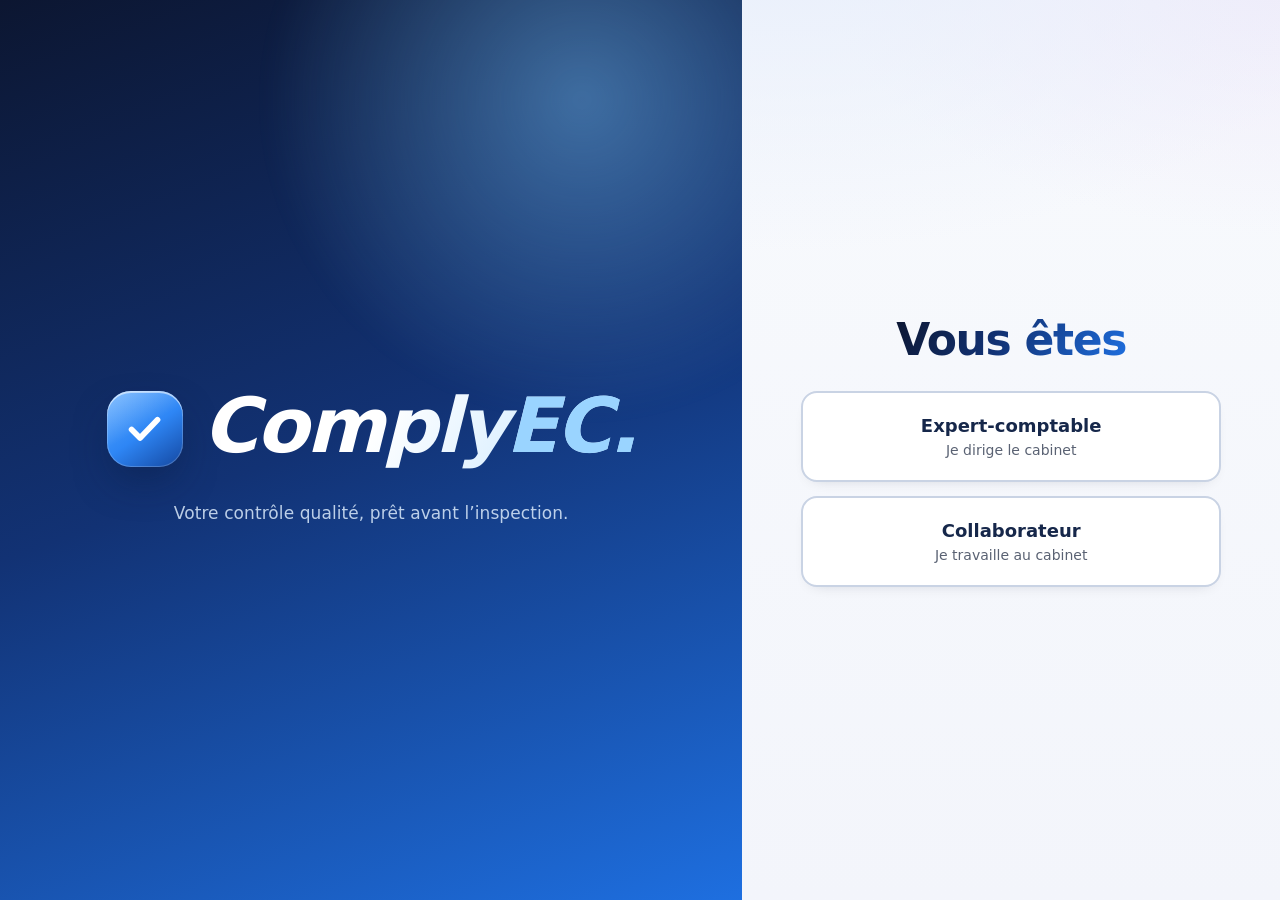
==== commit ea1b0532: "Données réelles du cabinet : base partagée, référentiel de règles, mise en service - Mode « cabinet " ====
--- a/index.html
+++ b/index.html
@@ -26,10 +26,15 @@
 
 <!-- Accès aux données : un seul point de passage vers Supabase -->
 <script src="db.js"></script>
+<!-- Données partagées du cabinet (mode réel) et passage des semences de démonstration aux données du cabinet -->
+<script src="partage.js"></script>
 
 <!-- Anomalies documentaires : les six familles et les relances consolidées.
      Charge avant utils.js, qui en tire la liste des onglets valides. -->
 <script src="anomalies.js"></script>
+<script src="semences.js"></script>
+<!-- Référentiel des règles de contrôle (OUTIL 1) : détection en données réelles, mesures du pilote -->
+<script src="regles.js"></script>
 
 <!-- État de préparation au contrôle : pourcentage et urgences, déduits des faits -->
 <script src="synthese.js"></script>
@@ -50,6 +55,7 @@
 <script src="anomalies_ui.js"></script>
 <script src="controle.js"></script>
 <script src="parametres.js"></script>
+<script src="pilote.js"></script>
 
 <script src="ec.js"></script>
 <script src="collab.js"></script>
--- a/styles.css
+++ b/styles.css
@@ -9635,3 +9635,4234 @@
   .urgence-carte { grid-template-columns: auto minmax(0, 1fr); grid-template-areas: 'rang texte' 'rang gravite'; }
   .urgence-fleche { display: none; }
 }
+
+/* ===================================================================
+   Retour du 23 septembre
+   =================================================================== */
+
+/* 8. Le tableau d'une relance dépliée porte un bandeau bleu clair. Le doré des
+   autres tableaux d'anomalies dit « il reste à faire » ; ici, la demande est
+   partie, et la couleur doit être plus calme. */
+.relance-carte .tableau-moderne thead th {
+  background: linear-gradient(180deg, #F2F7FE 0%, #E2ECFB 100%);
+  color: #1C3260;
+  border-bottom: 1px solid #D3E1F7;
+}
+.relance-carte .tableau-moderne thead th input[type=checkbox] { accent-color: var(--a-bleu-fort); }
+
+/* 11. Un filtre non retenu redevient lisible : fond blanc, trait visible,
+   intitulé en encre sombre. C'est le filtre ouvert qui porte la couleur et
+   l'ombre — la hiérarchie se lit, mais plus rien ne s'efface. */
+.filtre-interne {
+  background: #fff;
+  border: 1px solid var(--border);
+  color: var(--text);
+  font-weight: 560;
+}
+.filtre-interne:hover { background: #F6F8FC; border-color: #C9D3E4; color: var(--text); }
+
+/* 12. La barre des six onglets d'anomalies prend le bleu de la barre de
+   gauche : c'est la couleur de la maison, et la barre noire jurait avec elle. */
+.page-anomalies .segments,
+.anomalies-segments {
+  background: var(--grad-navy);
+  border-color: transparent;
+}
+.page-anomalies .segment.actif,
+.anomalies-segments .segment.actif { background: #fff; color: var(--navy); }
+.page-anomalies .segment.actif .segment-compte,
+.anomalies-segments .segment.actif .segment-compte {
+  background: var(--a-bleu-pale); color: var(--a-bleu-fort);
+}
+
+/* 13. « Par quoi commencer » : le texte au milieu de la carte, plus grand, et
+   une couleur par degré. Trois teintes franches mais douces — un dossier à
+   traiter n'est pas une alarme. */
+.urgence-carte {
+  grid-template-columns: minmax(0, 1fr);
+  grid-template-areas: 'rang' 'texte' 'gravite';
+  justify-items: center;
+  text-align: center;
+  row-gap: 10px;
+  padding: 20px 18px;
+  background: var(--urgence-fond, var(--a-acier-pale));
+  border: 1px solid var(--urgence-trait, var(--border));
+  border-left: 1px solid var(--urgence-trait, var(--border));
+}
+.urgence-fleche { display: none; }
+.urgence-texte {
+  font-size: 16.5px;
+  font-weight: 600;
+  line-height: 1.4;
+  color: var(--text);
+  text-wrap: balance;
+}
+.urgence-rang {
+  width: 36px; height: 36px;
+  font-size: 16px;
+  background: var(--urgence-puce, #fff);
+  color: var(--urgence-encre, var(--text));
+  box-shadow: inset 0 0 0 1px var(--urgence-trait, var(--border));
+}
+.urgence-gravite {
+  font-size: 11.5px;
+  font-weight: 650;
+  padding: 3px 12px;
+  background: #fff;
+  color: var(--urgence-encre, var(--text-muted));
+  box-shadow: inset 0 0 0 1px var(--urgence-trait, var(--border));
+}
+/* Une couleur par rang, pas par degré. Quand les quatre urgences sont graves,
+   une couleur par degré donne quatre rectangles rouges : l'écran fait peur et
+   ne hiérarchise plus rien. Le rang, lui, est l'information utile — c'est
+   l'ordre dans lequel on travaille — et quatre accents calmes le portent.
+   La gravité reste dite, en toutes lettres, sur la pastille. */
+.urgence-carte:nth-child(1) {
+  --urgence-fond: #EFF4FD; --urgence-trait: #D6E2FC;
+  --urgence-encre: var(--a-bleu-fort); --urgence-puce: #E2EBFC;
+}
+.urgence-carte:nth-child(2) {
+  --urgence-fond: #F3F1FD; --urgence-trait: #E0DBF9;
+  --urgence-encre: var(--a-violet-fort); --urgence-puce: #E8E4FB;
+}
+.urgence-carte:nth-child(3) {
+  --urgence-fond: #EBF6F2; --urgence-trait: #C9E6DD;
+  --urgence-encre: var(--a-menthe-fort); --urgence-puce: #DCEFE8;
+}
+.urgence-carte:nth-child(4) {
+  --urgence-fond: #FCF5E8; --urgence-trait: #F2E2C4;
+  --urgence-encre: var(--a-ambre-fort); --urgence-puce: #F8ECD6;
+}
+
+/* La gravité garde ses propres couleurs : c'est elle qui dit le degré, et elle
+   doit se lire de la même façon d'une carte à l'autre. */
+.urgence-carte .urgence-gravite { box-shadow: inset 0 0 0 1px currentColor; }
+.urgence-carte.gravite-rouge  .urgence-gravite { color: #A6322C; }
+.urgence-carte.gravite-orange .urgence-gravite { color: #8A5308; }
+.urgence-carte.gravite-ambre  .urgence-gravite { color: var(--a-ambre-fort); }
+
+/* Les quatre pastilles de gravité alignées entre elles, quelle que soit la
+   longueur du libellé au-dessus. */
+.urgence-carte { grid-template-rows: auto 1fr auto; }
+.urgence-texte { align-self: center; }
+.urgence-gravite { align-self: end; }
+
+.urgence-carte:hover {
+  border-color: var(--urgence-encre, var(--a-bleu-trait));
+  background: var(--urgence-fond, var(--a-bleu-pale));
+  box-shadow: var(--shadow-md);
+}
+
+/* 17. Une note de synthèse non supervisée revient à l'expert-comptable : elle
+   n'a pas de case à cocher, mais un bouton qui ouvre la revue. */
+.anomalies-note-ec {
+  margin: 0 0 10px;
+  padding: 9px 14px;
+  border-radius: var(--radius-sm);
+  background: var(--a-ambre-pale);
+  border: 1px solid var(--a-ambre-trait);
+  color: var(--a-ambre-fort);
+  font-size: 13px;
+  line-height: 1.45;
+}
+.ligne-pour-ec { background: rgba(201, 134, 31, 0.045); }
+.ligne-pour-ec:hover { background: var(--a-ambre-pale); }
+.btn-ligne {
+  padding: 5px 12px;
+  font-size: 12.5px;
+  min-height: 30px;
+  white-space: nowrap;
+}
+
+@media (max-width: 860px) {
+  /* La carte est déjà centrée sur une colonne : la règle générale la remettait
+     en deux colonnes avec la pastille à gauche. */
+  .urgence-carte {
+    grid-template-columns: minmax(0, 1fr);
+    grid-template-areas: 'rang' 'texte' 'gravite';
+  }
+}
+
+/* 15. L'attestation revenue, relue à l'écran. Le texte est présenté comme un
+   document : fond papier, marges franches, et la mention de ce que ComplyEC
+   sait — et de ce qu'il ne sait pas — en dessous. */
+.attestation-lue {
+  background: #fff;
+  border: 1px solid var(--border);
+  border-radius: var(--radius-sm);
+  padding: 22px 24px;
+  line-height: 1.55;
+}
+.attestation-lue-cabinet { margin: 0 0 18px; font-size: 12px; color: var(--text-muted); }
+.attestation-lue h3 { margin: 0 0 14px; font-size: 15.5px; color: var(--text); }
+.attestation-lue p { margin: 0 0 10px; font-size: 13.5px; color: var(--text); }
+.attestation-lue-engagements { margin: 0 0 14px; padding-left: 18px; }
+.attestation-lue-engagements li {
+  margin-bottom: 8px; font-size: 13.5px; color: var(--text); text-align: justify;
+}
+.attestation-lue-fondement { font-size: 11.5px; color: var(--text-muted); margin: 0; }
+.attestation-lue-signature {
+  display: flex;
+  gap: 12px;
+  align-items: flex-start;
+  margin-top: 16px;
+  padding: 14px 16px;
+  border-radius: var(--radius-sm);
+  background: var(--green-bg);
+  border: 1px solid #C8E9D4;
+}
+.attestation-lue-signature p {
+  margin: 4px 0 0; font-size: 12.5px; color: var(--text-muted); line-height: 1.45;
+}
+
+/* 18. Ce qui manque et qui a un remède : la phrase et le bouton côte à côte. */
+.charte-alerte {
+  display: flex;
+  gap: 16px;
+  align-items: center;
+  margin-top: 14px;
+  padding: 14px 16px;
+  border-radius: var(--radius-sm);
+  background: var(--a-ambre-pale);
+  border: 1px solid var(--a-ambre-trait);
+}
+.charte-alerte-texte {
+  flex: 1 1 auto;
+  min-width: 0;
+  font-size: 13px;
+  line-height: 1.5;
+  color: var(--text);
+}
+.charte-alerte .btn { flex: 0 0 auto; }
+
+/* 19. Le registre des outils en listes déroulantes. Une liste occupe la
+   largeur de son champ, et la précision libre se pose juste en dessous. */
+.champ-liste {
+  appearance: none;
+  background-image:
+    linear-gradient(45deg, transparent 50%, var(--text-muted) 50%),
+    linear-gradient(135deg, var(--text-muted) 50%, transparent 50%);
+  background-position: right 17px center, right 12px center;
+  background-size: 5px 5px, 5px 5px;
+  background-repeat: no-repeat;
+  padding-right: 32px;
+  cursor: pointer;
+}
+.champ-liste-autre { margin-top: 8px; }
+
+@media (max-width: 860px) {
+  .charte-alerte { flex-direction: column; align-items: stretch; }
+  .charte-alerte .btn { width: 100%; justify-content: center; }
+}
+
+/* 13 (suite). Les quatre urgences sur une seule rangée. En trois colonnes, la
+   quatrième carte passait sous le bord de la fenêtre : elle était coupée,
+   et c'est précisément celle qu'on ne voyait plus. Mesuré à 1366 × 768 et
+   à 1440 × 900. */
+.synthese-urgences .urgences-grille {
+  grid-template-columns: repeat(4, minmax(0, 1fr));
+  grid-auto-rows: auto;
+  align-content: start;
+  flex: 0 0 auto;
+}
+@media (max-width: 1100px) {
+  .synthese-urgences .urgences-grille { grid-template-columns: repeat(2, minmax(0, 1fr)); }
+}
+@media (max-width: 860px) {
+  .synthese-urgences .urgences-grille { grid-template-columns: minmax(0, 1fr); }
+}
+
+/* 11 (suite). Le filtre retenu était invisible : il prenait `var(--ton)`, que
+   rien ne définissait sur cet écran, et la règle entière tombait — fond blanc
+   et texte blanc. Il porte désormais le bleu de la maison par défaut, et la
+   teinte de l'écran quand il y en a une. Mesuré sur les deux filtres de
+   l'onglet Anomalies. */
+.filtre-interne.actif {
+  background: linear-gradient(150deg, var(--ton, var(--a-bleu)) 0%, var(--ton-fort, var(--a-bleu-fort)) 100%);
+  border-color: transparent;
+  color: #fff;
+  box-shadow: 0 8px 18px -10px var(--ton-fort, var(--a-bleu-fort));
+}
+.filtre-interne.actif:hover { color: #fff; background: linear-gradient(150deg, var(--ton, var(--a-bleu)) 0%, var(--ton-fort, var(--a-bleu-fort)) 100%); }
+
+/* ===== Étape « Attestation PPE » — mise en page du 23 septembre =====
+
+   Trois rectangles pour 447 pixels de hauteur à 1366 × 768. Tout ce qui suit
+   a été mesuré, pas estimé : l'aperçu de l'attestation réclamait 574 pixels
+   pour 290 disponibles, et le rectangle « Identité des signataires » était
+   écrasé à quatre pixels — il n'existait plus à l'écran. */
+
+/* Le bouton du bandeau, à droite du titre. */
+.form-section-actions { margin-left: auto; display: inline-flex; gap: 8px; }
+.form-section-actions .btn { white-space: nowrap; }
+
+/* Les boutons d'une question et sa précision sur la même ligne. En dessous de
+   700 px de large, la précision repasse dessous : à deux, elles deviendraient
+   illisibles l'une et l'autre. */
+.ppe-reponse { display: flex; align-items: center; gap: 10px; flex-wrap: wrap; }
+.ppe-reponse .toggle-pair { flex: 0 0 auto; }
+.ppe-reponse .form-input { flex: 1 1 200px; min-width: 0; margin-top: 0 !important; }
+
+/* Les boutons de la première question repassent à la ligne : « Correspondance »
+   sortait du cadre de trente-neuf pixels, mesurés. */
+.etape-pleine-hauteur .ppe-question .verif-actions { flex-wrap: wrap; }
+
+/* Les deux mentions préremplies côte à côte. */
+.attestation-paire {
+  display: grid;
+  grid-template-columns: minmax(0, 1fr) minmax(0, 1.2fr);
+  gap: 4px 18px;
+}
+.attestation-paire .attestation-champ { min-width: 0; }
+.attestation-pied { margin: 10px 0 0; }
+
+/* La colonne de gauche porte deux rectangles : les trois questions, puis les
+   signataires. Ensemble, ils réclament 643 px pour 471 disponibles à
+   1366 × 768 — mesurés. Plutôt que d'écraser l'un des deux, c'est la colonne
+   entière qui défile : chaque rectangle garde sa hauteur, on les lit dans
+   l'ordre, et il n'y a qu'un seul endroit où faire défiler au lieu d'un cadre
+   à défilement niché dans un autre.
+
+   Ce qu'il y avait avant : le premier rectangle en « flex: 0 0 auto » prenait
+   toute la colonne et le second tombait à quatre pixels de haut — il n'existait
+   plus à l'écran. */
+.etape-pleine-hauteur > .pile-cartes {
+  overflow-y: auto;
+  scrollbar-width: thin;
+  padding-right: 4px;
+}
+/* Tous les rectangles de la colonne, pas seulement le premier et le dernier :
+   l'étape « Documents » en porte trois, et celui du milieu se faisait écraser
+   de soixante-dix-neuf pixels. */
+.etape-pleine-hauteur > .pile-cartes > .form-section {
+  flex: 0 0 auto;
+  min-height: 0;
+  overflow: visible;
+}
+.etape-pleine-hauteur > .pile-cartes > .form-section > .ppe-questions {
+  overflow: visible;
+  min-height: 0;
+}
+
+/* Le bandeau du parcours et son titre, resserrés sur les étapes en pleine
+   hauteur : quarante-deux pixels rendus au contenu, pris sur des espaces
+   vides — aucun texte n'a changé de taille. */
+.page:has(.etape-pleine-hauteur) h1 { margin-bottom: 10px; }
+.page:has(.etape-pleine-hauteur) .stepper { margin-bottom: 12px; }
+
+/* Une ligne par bénéficiaire effectif : nom, date de naissance, adresse. Les
+   intitulés sont en tête de liste, pas répétés à chaque ligne. */
+.ppe-signataire-entete,
+.ppe-signataire {
+  display: grid;
+  grid-template-columns: minmax(96px, 1.1fr) 150px minmax(0, 1.6fr);
+  gap: 10px;
+  align-items: center;
+}
+.ppe-signataire-entete {
+  padding: 0 2px 6px;
+  font-size: 11px;
+  font-weight: 650;
+  letter-spacing: 0.04em;
+  text-transform: uppercase;
+  color: var(--text-muted);
+}
+.ppe-signataire { padding: 5px 2px; }
+.ppe-signataire + .ppe-signataire { border-top: 1px solid var(--trait-fin); }
+.ppe-signataire-nom {
+  font-size: 13.5px; font-weight: 600; color: var(--text);
+  min-width: 0; overflow: hidden; text-overflow: ellipsis;
+}
+.ppe-signataire .champ-saisie { padding: 8px 10px; min-width: 0; }
+
+/* 3 (suite). L'attestation en entier à l'écran, à 1366 × 768.
+
+   Il manquait cent soixante-huit pixels, mesurés : 492 de texte pour 324
+   disponibles. Ils sont repris en quatre fois, et pas un seul sur le corps du
+   texte — le cabinet lit ce document, il ne le devine pas.
+
+     — le bandeau du parcours et le titre se resserrent : 46 px ;
+     — la colonne de droite s'élargit, le texte tient sur moins de lignes : 72 ;
+     — l'interligne de l'aperçu passe de 1,55 à 1,45 : 22 ;
+     — les écarts entre blocs de l'attestation : 28. */
+.page:has(.etape-pleine-hauteur) .stepper { margin-bottom: 10px; }
+.page:has(.etape-pleine-hauteur) .stepper-step { gap: 4px; }
+.page:has(.etape-pleine-hauteur) h1 { font-size: 30px; margin-bottom: 8px; }
+
+.etape-pleine-hauteur.grid-2 { grid-template-columns: minmax(0, 0.86fr) minmax(0, 1.14fr); gap: 20px; }
+
+.attestation-dense { line-height: 1.45; }
+.attestation-dense .attestation-sous-titre { margin-bottom: 10px; }
+.attestation-dense .attestation-bloc { margin: 8px 0; }
+.attestation-dense .attestation-engagement { margin: 10px 0; }
+.attestation-dense .attestation-pied { margin-top: 8px; }
+
+/* Les derniers quatre-vingt-douze pixels : le bandeau du rectangle tient sur
+   une ligne, la phrase de pied se resserre, et l'aperçu gagne huit pixels de
+   marge interne. Mesuré, comme le reste. */
+.etape-pleine-hauteur .ppe-suite-texte {
+  margin: 8px 0 0;
+  font-size: 12.5px;
+  color: var(--text-muted);
+}
+.etape-pleine-hauteur .attestation-dense { padding: 16px 20px; }
+.etape-pleine-hauteur .attestation-dense .attestation-paire { gap: 2px 18px; }
+
+/* Le bandeau d'un rectangle de cette étape tient sur une ligne : à deux, il
+   prenait quatre-vingt-douze pixels au contenu. Le sous-titre passe à la ligne
+   seulement s'il ne peut pas faire autrement, et ne se rogne jamais. */
+.etape-pleine-hauteur .form-section-title { padding-top: 12px; padding-bottom: 12px; row-gap: 4px; }
+.etape-pleine-hauteur .form-section-compte { font-size: 11.5px; }
+.etape-pleine-hauteur .attestation-liste li { margin-bottom: 4px; }
+.etape-pleine-hauteur .attestation-dense .attestation-intitule { margin-bottom: 4px; }
+
+/* Les seize derniers pixels, et le bandeau qui ne déborde plus : titre,
+   sous-titre et bouton peuvent revenir à la ligne plutôt que sortir du cadre
+   — mesuré, il en sortait de 166 px. */
+.etape-pleine-hauteur .form-section-title { flex-wrap: wrap; }
+.etape-pleine-hauteur .form-section-compte { min-width: 0; white-space: normal; }
+.etape-pleine-hauteur .attestation-dense { padding: 14px 20px; }
+.etape-pleine-hauteur .attestation-dense .attestation-bloc { margin: 6px 0; }
+.etape-pleine-hauteur .attestation-dense .attestation-engagement { margin: 8px 0; }
+.etape-pleine-hauteur .attestation-dense .attestation-pied { margin-top: 6px; }
+
+
+/* Onze pixels : l'interligne des deux articles de la déclaration. */
+.etape-pleine-hauteur .attestation-dense .attestation-liste li { margin-bottom: 2px; }
+.etape-pleine-hauteur .attestation-dense .attestation-liste { margin-top: 2px; }
+.etape-pleine-hauteur .attestation-dense .attestation-titre { line-height: 1.25; }
+.etape-pleine-hauteur .attestation-dense { padding: 12px 20px; }
+
+/* La colonne de gauche porte deux rectangles pour 471 px : les trois questions
+   en réclament 411 et les signataires 167. Tout ne tient pas, et c'est assumé
+   — les questions défilent dans leur cadre, les deux rectangles restent
+   visibles. Ce qui suit rend le maximum de place aux questions sans toucher à
+   la taille d'un seul texte. */
+.etape-pleine-hauteur .ppe-signataire { padding: 3px 2px; }
+.etape-pleine-hauteur .ppe-signataire .champ-saisie { padding: 6px 10px; }
+.etape-pleine-hauteur .ppe-signataire-entete { padding-bottom: 4px; }
+/* Le lien vers la liste des fonctions et les deux boutons : ils repassent à la
+   ligne, toujours. Sur une seule, ils sortaient du cadre de 119 px, mesurés —
+   « Correspondance » était coupé, ce qui est précisément ce qu'il ne faut pas
+   faire d'un bouton de décision. */
+.etape-pleine-hauteur .ppe-question:first-child .verif-actions { flex-wrap: wrap; gap: 8px; }
+.etape-pleine-hauteur .ppe-question:first-child .verif-actions .btn { padding: 6px 10px; }
+
+/* Les attestations à joindre : une ligne par bénéficiaire effectif. La case et
+   le nom à gauche, l'action ou ce qui manque à droite. Sans ces règles, le nom
+   et son état se collaient l'un à l'autre : « Claire Nogaroidentité à
+   compléter », ce qui ne se lit pas. */
+.ppe-jointes { display: flex; flex-direction: column; gap: 6px; }
+.ppe-jointe {
+  display: flex;
+  align-items: center;
+  gap: 12px;
+  padding: 9px 12px;
+  border: 1px solid var(--border);
+  border-radius: var(--radius-sm);
+  background: #fff;
+}
+.ppe-jointe-case {
+  display: flex;
+  align-items: center;
+  gap: 10px;
+  flex: 1 1 auto;
+  min-width: 0;
+  cursor: pointer;
+}
+.ppe-jointe-case input[type=checkbox] { flex: 0 0 auto; width: 17px; height: 17px; }
+.ppe-jointe-nom {
+  font-size: 13.5px; font-weight: 600; color: var(--text);
+  min-width: 0; overflow: hidden; text-overflow: ellipsis; white-space: nowrap;
+}
+.ppe-jointe .lien-discret { flex: 0 0 auto; }
+.ppe-jointe-manque {
+  flex: 0 0 auto;
+  font-size: 12px;
+  color: var(--a-ambre-fort);
+  background: var(--a-ambre-pale);
+  border: 1px solid var(--a-ambre-trait);
+  border-radius: 999px;
+  padding: 2px 10px;
+  white-space: nowrap;
+}
+.ppe-jointe.incomplete { background: rgba(201, 134, 31, 0.05); }
+.ppe-jointe.incomplete .ppe-jointe-nom { color: var(--text-muted); }
+
+/* Les deux pièces à demander au client : deux boutons pleins, cochés par
+   défaut. Sans style propre, ils s'affichaient comme du texte cerclé, la
+   coche collée au premier mot. */
+.demande-boutons { display: flex; flex-direction: column; gap: 8px; }
+.demande-bouton {
+  display: flex;
+  align-items: center;
+  gap: 10px;
+  width: 100%;
+  padding: 11px 14px;
+  border: 1px solid var(--border);
+  border-radius: var(--radius-sm);
+  background: #fff;
+  font-family: inherit;
+  font-size: 13.5px;
+  font-weight: 560;
+  color: var(--text-muted);
+  text-align: left;
+  cursor: pointer;
+  transition: background 0.15s var(--ease-premium), border-color 0.15s var(--ease-premium);
+}
+.demande-bouton:hover { border-color: var(--a-bleu-trait); background: #F7FAFF; }
+.demande-bouton-marque {
+  flex: 0 0 auto;
+  width: 19px; height: 19px;
+  display: flex; align-items: center; justify-content: center;
+  border: 1px solid var(--border);
+  border-radius: 5px;
+  background: #fff;
+  font-size: 12px;
+  line-height: 1;
+}
+.demande-bouton.retenu {
+  border-color: var(--a-bleu-trait);
+  background: var(--a-bleu-pale);
+  color: var(--text);
+  font-weight: 600;
+}
+.demande-bouton.retenu .demande-bouton-marque {
+  background: var(--a-bleu-fort);
+  border-color: var(--a-bleu-fort);
+  color: #fff;
+}
+
+/* Revue mobile du 23 septembre. Sur 390 px, une grille à trois colonnes ou
+   deux mentions côte à côte ne laissent plus rien lire : elles s'empilent. */
+@media (max-width: 860px) {
+  .ppe-signataire-entete { display: none; }
+  .ppe-signataire {
+    grid-template-columns: minmax(0, 1fr);
+    gap: 8px;
+    padding: 10px 2px;
+  }
+  .attestation-paire { grid-template-columns: minmax(0, 1fr); }
+  .ppe-jointe { flex-wrap: wrap; }
+  .ppe-jointe .lien-discret,
+  .ppe-jointe-manque { margin-left: 27px; }
+  .attestation-lue-signature { flex-direction: column; }
+}
+
+/* Revue mobile : une cible tactile ne descend pas sous 44 px. Les deux boutons
+   posés dans un tableau — « Superviser » et « Consulter » — mesuraient 30 px,
+   et le retour de hub 25 : on les rate une fois sur trois avec le pouce. */
+@media (max-width: 860px) {
+  .btn-ligne { min-height: 44px; padding: 10px 16px; font-size: 13.5px; }
+  .retour-hub { min-height: 44px; padding: 8px 4px; }
+}
+
+/* L'état de la campagne d'indépendance, sous les deux boutons. */
+.campagne-etat {
+  margin: 0;
+  padding: 10px 16px 14px;
+  font-size: 12.5px;
+  line-height: 1.5;
+  color: var(--text-muted);
+}
+
+/* Les boutons d'une ligne de vérification repassent à la ligne quand la
+   colonne est trop étroite. Forcés sur une seule, « Correspondance » sortait
+   du cadre — mesuré sur l'étape « Qui est derrière » comme sur l'étape PPE.
+   Une ligne de plus coûte trente-six pixels ; un bouton coupé coûte un doute
+   à chaque usage. */
+.etape-alignee-bas .verif-actions,
+.etape-pleine-hauteur .verif-actions { flex-wrap: wrap; }
+
+/* ===================================================================
+   Retour du 24 septembre
+   =================================================================== */
+
+/* 1, 2 et 3. La charpente commune aux deux écrans de réglage.
+
+   « Cabinet et implantation » et « Utilisateurs et gouvernance » portent la
+   même disposition : un grand rectangle en tête, deux rectangles côte à côte
+   en dessous, et les mêmes trois teintes dans le même ordre — nuit, bleu,
+   menthe. Deux écrans de réglage qui ne se ressemblent pas obligent à
+   réapprendre où regarder à chaque fois. */
+.param-charpente {
+  display: grid;
+  grid-template-columns: minmax(0, 1fr) minmax(0, 1fr);
+  gap: 18px;
+  flex: 1 1 auto;
+  min-height: 0;
+  align-content: start;
+}
+.param-charpente > .param-principal { grid-column: 1 / -1; }
+.param-charpente > .bloc-carte {
+  display: flex;
+  flex-direction: column;
+  min-height: 0;
+}
+.param-charpente > .param-principal { min-height: 0; }
+.param-charpente > .param-principal > .tableau-moderne-enveloppe {
+  flex: 1 1 auto;
+  min-height: 0;
+  max-height: none;
+}
+
+/* Le grand rectangle porte ses champs sur deux colonnes : à pleine largeur,
+   un champ de saisie seul au milieu de mille pixels se lit mal. */
+.param-champs-larges {
+  display: grid;
+  grid-template-columns: minmax(0, 1fr) minmax(0, 1fr);
+  gap: 14px 22px;
+  align-content: start;
+}
+.param-champs-larges > .champ-panneau:first-child { grid-column: 1 / -1; }
+
+/* Le décompte posé à droite du bandeau, comme le sous-titre d'un rectangle
+   de parcours. */
+.bloc-carte-compte {
+  margin-left: auto;
+  padding: 3px 11px;
+  border-radius: 999px;
+  background: rgba(255, 255, 255, 0.16);
+  font-size: 12px;
+  font-weight: 650;
+  color: #fff;
+  white-space: nowrap;
+}
+
+/* Une liste éditable posée dans un rectangle à bandeau : elle perd son propre
+   cadre, sinon deux cadres se dessinent l'un dans l'autre. */
+.liste-editable-nue { display: flex; flex-direction: column; gap: 10px; min-height: 0; }
+.liste-editable-nue > .tableau-moderne-enveloppe { min-height: 0; }
+.liste-editable-titre {
+  margin: 0;
+  font-size: 13px;
+  font-weight: 700;
+  letter-spacing: 0.02em;
+  text-transform: uppercase;
+  color: var(--text-muted);
+}
+.liste-editable-actions { display: flex; gap: 8px; flex-wrap: wrap; }
+.liste-editable-nue .liste-editable-actions { justify-content: flex-end; }
+
+@media (max-width: 1000px) {
+  .param-charpente { grid-template-columns: minmax(0, 1fr); }
+  .param-champs-larges { grid-template-columns: minmax(0, 1fr); }
+}
+/* Les deux rangées se partagent la hauteur, et c'est la rangée du bas qui est
+   servie en premier : elle porte des champs et des boutons, qui ne se lisent
+   pas dans cent quatre-vingt-dix pixels. Le grand rectangle du haut prend ce
+   qui reste et défile chez lui — un tableau sait défiler, un formulaire
+   écrasé ne sait rien faire. Mesuré à 1366 × 768. */
+.param-charpente { grid-template-rows: minmax(0, 1fr) auto; align-content: stretch; }
+.param-charpente > .bloc-carte > .param-champs,
+.param-charpente > .bloc-carte > .liste-editable-nue > .tableau-moderne-enveloppe {
+  overflow-y: auto;
+  scrollbar-width: thin;
+}
+.param-charpente .valeur-deduite { padding: 10px 12px; gap: 2px; }
+.param-charpente .param-champs { gap: 12px; }
+
+/* 4, 5, 6 et 7. La charte d'utilisation de l'IA.
+
+   Les deux écrans du parcours étaient « trop neutres et trop compacts » : des
+   champs de même taille alignés en colonnes grises, sans rien qui dise à quoi
+   chacun sert ni lequel compte. Chaque réponse a maintenant sa fiche, son
+   repère coloré et son explication à côté du champ. */
+.charte-intro {
+  margin: 0 0 16px;
+  font-size: 14px;
+  line-height: 1.55;
+  color: var(--text-muted);
+  max-width: 78ch;
+}
+.charte-deux {
+  display: grid;
+  grid-template-columns: minmax(0, 1fr) minmax(0, 1fr);
+  gap: 18px;
+  align-items: stretch;
+  flex: 1 1 auto;
+  min-height: 0;
+}
+.charte-deux > .bloc-carte { display: flex; flex-direction: column; min-height: 0; }
+
+.charte-fiches {
+  display: flex;
+  flex-direction: column;
+  gap: 12px;
+  padding: 4px 0 2px;
+  overflow-y: auto;
+  scrollbar-width: thin;
+  min-height: 0;
+}
+.charte-fiches-dates {
+  display: grid;
+  grid-template-columns: minmax(0, 1fr) minmax(0, 1fr);
+  gap: 12px;
+  align-content: start;
+}
+.charte-fiche {
+  padding: 12px 14px 12px 16px;
+  border-radius: var(--radius-sm);
+  background: var(--fiche-fond, #fff);
+  border: 1px solid var(--fiche-trait, var(--border));
+  border-left: 4px solid var(--fiche-accent, var(--a-acier));
+}
+.charte-fiche .champ-panneau { margin-bottom: 0; }
+.charte-fiche .champ-aide { color: var(--fiche-encre, var(--text-muted)); }
+.charte-fiche-large { grid-column: 1 / -1; }
+.charte-fiche-bleu   { --fiche-accent: var(--a-bleu);   --fiche-fond: #F8FBFF; --fiche-trait: var(--a-bleu-trait);   --fiche-encre: var(--a-bleu-fort); }
+.charte-fiche-violet { --fiche-accent: var(--a-violet); --fiche-fond: #FAF9FF; --fiche-trait: var(--a-violet-trait); --fiche-encre: var(--a-violet-fort); }
+.charte-fiche-menthe { --fiche-accent: var(--a-menthe); --fiche-fond: #F7FCFA; --fiche-trait: var(--a-menthe-trait); --fiche-encre: var(--a-menthe-fort); }
+.charte-fiche-ambre  { --fiche-accent: var(--a-ambre);  --fiche-fond: #FEFAF3; --fiche-trait: var(--a-ambre-trait);  --fiche-encre: var(--a-ambre-fort); }
+
+/* Un champ qui peut n'avoir pas d'objet : le champ, puis sa case. */
+.champ-sans-objet { display: flex; flex-direction: column; gap: 8px; }
+.champ-sans-objet-dit {
+  margin: 0;
+  padding: 10px 12px;
+  border-radius: var(--radius-sm);
+  background: rgba(16, 24, 40, 0.04);
+  font-size: 13.5px;
+  color: var(--text-muted);
+}
+
+/* Des cases à cocher : le seul dessin qui dit « plusieurs réponses possibles »
+   sans avoir à l'écrire. */
+.cases-panneau { display: flex; flex-direction: column; gap: 4px; }
+.case-ligne {
+  display: flex;
+  align-items: center;
+  gap: 10px;
+  padding: 7px 10px;
+  border-radius: 9px;
+  border: 1px solid transparent;
+  font-size: 13.5px;
+  color: var(--text);
+  cursor: pointer;
+  transition: background 0.14s var(--ease-premium), border-color 0.14s var(--ease-premium);
+}
+.case-ligne:hover { background: rgba(16, 24, 40, 0.04); }
+.case-ligne input[type=checkbox] { flex: 0 0 auto; width: 17px; height: 17px; }
+.case-ligne.cochee {
+  background: var(--a-bleu-pale);
+  border-color: var(--a-bleu-trait);
+  font-weight: 600;
+}
+.case-autre { margin-top: 4px; }
+.case-sans-objet { align-self: flex-start; font-size: 13px; color: var(--text-muted); }
+.case-sans-objet.cochee { color: var(--text); }
+
+/* 7. Le registre des outils : une fiche par outil, en trois temps.
+
+   Huit champs de même taille sur deux rangées ne disaient pas ce qui compte.
+   Chaque fiche porte maintenant son nom en grand, son éditeur, son statut, et
+   ses trois panneaux dans l'ordre où l'on y répond : ce qu'est l'outil, ce
+   qu'on lui confie, qui l'a validé. */
+.charte-outils { display: flex; flex-direction: column; gap: 14px; }
+
+.charte-outil {
+  border: 1px solid var(--border);
+  border-left: 5px solid var(--outil-accent, var(--a-acier-trait));
+  border-radius: var(--radius);
+  background: var(--card);
+  box-shadow: var(--shadow);
+  overflow: hidden;
+}
+.charte-outil.statut-vert   { --outil-accent: var(--a-menthe); --outil-pale: var(--a-menthe-pale); --outil-encre: var(--a-menthe-fort); }
+.charte-outil.statut-ambre  { --outil-accent: var(--a-ambre);  --outil-pale: var(--a-ambre-pale);  --outil-encre: var(--a-ambre-fort); }
+.charte-outil.statut-gris   { --outil-accent: var(--a-acier);  --outil-pale: var(--a-acier-pale);  --outil-encre: var(--a-acier-fort); }
+.charte-outil.statut-neutre { --outil-accent: var(--a-bleu-trait); --outil-pale: var(--a-bleu-pale); --outil-encre: var(--a-bleu-fort); }
+
+.charte-outil-tete {
+  display: flex;
+  align-items: center;
+  gap: 14px;
+  padding: 13px 18px;
+  background: linear-gradient(180deg, #FBFCFE, #F4F7FB);
+  border-bottom: 1px solid var(--trait-fin);
+}
+.charte-outil-rang {
+  flex: 0 0 auto;
+  width: 30px; height: 30px;
+  display: flex; align-items: center; justify-content: center;
+  border-radius: 50%;
+  background: var(--outil-pale, var(--a-bleu-pale));
+  color: var(--outil-encre, var(--a-bleu-fort));
+  font-size: 14px; font-weight: 700;
+}
+.charte-outil-identite { display: flex; flex-direction: column; min-width: 0; flex: 1 1 auto; }
+.charte-outil-nom {
+  font-size: 16px; font-weight: 700; color: var(--text); line-height: 1.25;
+  overflow: hidden; text-overflow: ellipsis; white-space: nowrap;
+}
+.charte-outil-fournisseur { font-size: 12.5px; color: var(--text-muted); }
+.charte-outil-statut {
+  flex: 0 0 auto;
+  padding: 4px 12px;
+  border-radius: 999px;
+  font-size: 12px; font-weight: 650;
+  background: var(--outil-pale, var(--a-bleu-pale));
+  color: var(--outil-encre, var(--a-bleu-fort));
+  white-space: nowrap;
+}
+.charte-outil-interdit {
+  flex: 0 0 auto;
+  padding: 4px 12px;
+  border-radius: 999px;
+  font-size: 12px; font-weight: 650;
+  background: #FCEAEA; color: #A6322C;
+  white-space: nowrap;
+}
+.charte-outil-retirer { flex: 0 0 auto; }
+
+/* Un outil classé en catégorie 3 est interdit : il doit se voir sans être
+   relu, sans pour autant ressembler à une erreur du logiciel. */
+.charte-outil.outil-interdit { border-left-color: #C32C2C; background: #FFFCFC; }
+
+.charte-outil-corps {
+  display: grid;
+  grid-template-columns: minmax(0, 1fr) minmax(0, 1.25fr) minmax(0, 1fr) minmax(0, 1fr);
+  gap: 0;
+}
+.charte-outil-pan {
+  display: flex;
+  flex-direction: column;
+  gap: 12px;
+  padding: 16px 18px;
+  min-width: 0;
+}
+.charte-outil-pan + .charte-outil-pan { border-left: 1px solid var(--trait-fin); }
+.charte-outil-pan-titre {
+  margin: 0;
+  font-size: 11px;
+  font-weight: 700;
+  letter-spacing: 0.06em;
+  text-transform: uppercase;
+  color: var(--text-faint);
+}
+.charte-outil-pan .champ-panneau { margin-bottom: 0; }
+
+.charte-ajouter { margin-top: 16px; align-self: flex-start; }
+
+/* Registre vide : on le dit, et on dit ce que cela implique. */
+.charte-registre-vide {
+  display: flex;
+  flex-direction: column;
+  align-items: center;
+  text-align: center;
+  gap: 8px;
+  padding: 36px 24px;
+  border: 1px dashed var(--a-ambre-trait);
+  border-radius: var(--radius);
+  background: var(--a-ambre-pale);
+}
+.charte-registre-vide-marque { font-size: 28px; }
+.charte-registre-vide h3 { margin: 0; font-size: 16px; color: var(--a-ambre-fort); }
+.charte-registre-vide p { margin: 0; font-size: 13.5px; color: var(--text-muted); max-width: 62ch; line-height: 1.55; }
+
+@media (max-width: 1100px) {
+  .charte-deux { grid-template-columns: minmax(0, 1fr); }
+  .charte-outil-corps { grid-template-columns: minmax(0, 1fr); }
+  .charte-outil-pan + .charte-outil-pan { border-left: 0; border-top: 1px solid var(--trait-fin); }
+}
+@media (max-width: 860px) {
+  .charte-fiches-dates { grid-template-columns: minmax(0, 1fr); }
+  .charte-outil-tete { flex-wrap: wrap; }
+}
+/* L'étape tient dans la fenêtre : les deux rectangles sont bornés par elle,
+   et ce sont les fiches qui défilent s'il le faut. Mesuré à 1366 × 768 : il
+   manquait quatre-vingt-dix-neuf pixels, repris sur la fiche de la formation
+   — qui n'a plus besoin de toute la largeur depuis que sa case « sans objet »
+   tient sous son champ. */
+.charte-etape { display: flex; flex-direction: column; overflow-y: visible; }
+.charte-etape > .charte-deux { flex: 1 1 auto; min-height: 0; }
+.charte-etape > .charte-intro { flex: 0 0 auto; }
+.charte-fiche { padding: 11px 13px 11px 15px; }
+/* Les cinquante et un derniers pixels, pris sur les marges internes des fiches
+   et sur les écarts entre elles. Rien sur le corps du texte : les intitulés et
+   les explications gardent leur taille de lecture. */
+.charte-fiches { gap: 9px; }
+.charte-fiches-dates { gap: 9px; }
+.charte-fiche { padding: 8px 13px 9px 15px; }
+.charte-fiche .champ-saisie { padding: 10px 12px; }
+.charte-fiche .champ-aide { margin-top: 4px; line-height: 1.4; }
+.charte-fiche .champ-label { margin-bottom: 5px; }
+/* Les six usages sur deux colonnes : empilés, la fiche d'un outil demandait
+   cent trente pixels de plus qu'un écran de 768 n'en donne, et la catégorie —
+   qui décide de ce qu'on a le droit de lui confier — passait sous le bord. */
+.charte-outil-pan .cases-panneau {
+  display: grid;
+  grid-template-columns: minmax(0, 1fr) minmax(0, 1fr);
+  gap: 4px 8px;
+}
+.charte-outil-pan .cases-panneau .case-autre { grid-column: 1 / -1; }
+.charte-outil-pan .case-ligne { padding: 6px 9px; font-size: 13px; }
+
+/* La liste des outils défile chez elle : un registre de dix outils ne tient
+   dans aucune fenêtre, et c'est normal. */
+.charte-etape > .charte-outils {
+  flex: 1 1 auto;
+  min-height: 0;
+  overflow-y: auto;
+  scrollbar-width: thin;
+  padding-right: 4px;
+}
+
+/* Une fiche d'outil garde sa hauteur : c'est la liste qui défile. Sans cela,
+   la fiche se comprimait pour tenir dans la liste (flex-shrink vaut 1 par
+   défaut) et son dernier champ était rogné — mesuré, 309 px de contenu dans
+   265 px de cadre. */
+.charte-outils > .charte-outil { flex: 0 0 auto; }
+.charte-outil-pan { padding: 14px 16px; }
+.charte-outil-pan .case-ligne { padding: 5px 8px; }
+
+/* 10. Le titre d'une rubrique à deux carrés descend : il était collé au bord
+   haut de l'écran, à cinquante-huit pixels, quand les carrés commençaient à
+   deux cent dix. Il se place à mi-chemin, comme le demande le cabinet.
+   Mesuré à 1366 × 768 et à 1440 × 900. */
+
+
+
+/* 13. L'aperçu de l'attestation respire de nouveau.
+
+   Le 23 septembre, il avait été resserré pour tenir en entier dans l'étape du
+   parcours : interligne à 1,45, écarts entre blocs divisés par deux, marges
+   internes à douze pixels. Le cabinet a relu le résultat le lendemain et l'a
+   trouvé illisible — c'est un document juridique qu'on fait signer, pas une
+   ligne de tableau. Les écarts sont rendus ; l'aperçu défile chez lui quand la
+   fenêtre est courte, ce qui est le moindre des deux maux. */
+.attestation-dense { line-height: 1.6; }
+.etape-pleine-hauteur .attestation-dense { padding: 18px 22px; line-height: 1.6; }
+.etape-pleine-hauteur .attestation-dense .attestation-bloc { margin: 14px 0; }
+.etape-pleine-hauteur .attestation-dense .attestation-engagement { margin: 16px 0; }
+.etape-pleine-hauteur .attestation-dense .attestation-pied { margin-top: 14px; }
+.etape-pleine-hauteur .attestation-dense .attestation-liste { margin-top: 8px; }
+.etape-pleine-hauteur .attestation-dense .attestation-liste li { margin-bottom: 8px; }
+.etape-pleine-hauteur .attestation-dense .attestation-intitule { margin-bottom: 8px; }
+.etape-pleine-hauteur .attestation-dense .attestation-sous-titre { margin-bottom: 14px; }
+.etape-pleine-hauteur .attestation-dense .attestation-paire { gap: 6px 18px; }
+.attestation-apercu {
+  overflow-y: auto;
+  scrollbar-width: thin;
+  min-height: 0;
+}
+
+/* La régularisation d'un dossier depuis la campagne : l'en-tête garde sa
+   hauteur, l'écran de la contractualisation prend le reste, les actions
+   restent au pied et atteignables. */
+.ppe-regularisation {
+  display: flex;
+  flex-direction: column;
+  flex: 1 1 auto;
+  min-height: 0;
+  gap: 10px;
+}
+.ppe-regularisation-tete { flex: 0 0 auto; }
+.ppe-regularisation-tete h2 { margin: 0 0 2px; font-size: 20px; }
+.ppe-regularisation > .step-scroll { flex: 1 1 auto; min-height: 0; }
+.ppe-regularisation > .etape-actions {
+  flex: 0 0 auto;
+  display: flex;
+  align-items: center;
+  gap: 14px;
+  flex-wrap: wrap;
+}
+.ppe-regularisation-compte { font-size: 12.5px; color: var(--text-muted); }
+
+/* 8. Le programme annuel de surveillance : on coche, on choisit, on relève.
+
+   L'écran demandait de « valider l'étape 1 » devant une liste morte. Chaque
+   étape porte maintenant ses réponses : des cases pour ce que le cabinet
+   retient, deux colonnes pour l'échantillon, une saisie pour les constats. */
+.surveillance-cocher { display: flex; flex-direction: column; gap: 12px; }
+.surveillance-cocher .cases-panneau {
+  display: grid;
+  grid-template-columns: repeat(auto-fit, minmax(280px, 1fr));
+  gap: 4px 12px;
+}
+.surveillance-cocher .case-ligne { padding: 9px 11px; }
+.case-texte { flex: 1 1 auto; min-width: 0; }
+.case-source {
+  flex: 0 0 auto;
+  font-size: 11.5px;
+  color: var(--text-faint);
+  padding: 2px 8px;
+  border-radius: 999px;
+  background: rgba(16, 24, 40, 0.05);
+}
+.surveillance-ajout { display: flex; gap: 10px; align-items: center; }
+.surveillance-ajout .champ-saisie { flex: 1 1 auto; min-width: 0; }
+.surveillance-compte { margin: 0; font-size: 12.5px; color: var(--text-muted); }
+
+/* L'échantillon : proposés à gauche, retenus à droite. */
+.echantillon-deux {
+  display: grid;
+  grid-template-columns: minmax(0, 1fr) minmax(0, 1fr);
+  gap: 18px;
+  align-items: start;
+}
+.echantillon-colonne {
+  border: 1px solid var(--border);
+  border-radius: var(--radius);
+  background: #fff;
+  padding: 14px 16px;
+  min-width: 0;
+}
+.echantillon-retenus { border-color: var(--a-menthe-trait); background: var(--a-menthe-pale); }
+.echantillon-entete { display: flex; align-items: center; gap: 10px; }
+.echantillon-entete h3 { margin: 0; font-size: 14.5px; color: var(--text); }
+.echantillon-compte {
+  margin-left: auto;
+  padding: 2px 10px;
+  border-radius: 999px;
+  background: rgba(16, 24, 40, 0.07);
+  font-size: 12.5px; font-weight: 700; color: var(--text-muted);
+}
+.echantillon-retenus .echantillon-compte { background: #fff; color: var(--a-menthe-fort); }
+.echantillon-note { margin: 4px 0 10px; font-size: 12.5px; color: var(--text-muted); line-height: 1.45; }
+.echantillon-liste { list-style: none; margin: 0; padding: 0; display: flex; flex-direction: column; gap: 6px; }
+.echantillon-ligne {
+  display: flex;
+  align-items: center;
+  gap: 12px;
+  padding: 9px 11px;
+  border-radius: var(--radius-sm);
+  background: #fff;
+  border: 1px solid var(--trait-fin);
+}
+.echantillon-texte { display: flex; flex-direction: column; min-width: 0; flex: 1 1 auto; }
+.echantillon-nom { font-size: 13.5px; font-weight: 650; color: var(--text); }
+.echantillon-motif { font-size: 12px; color: var(--text-muted); line-height: 1.4; }
+.echantillon-ligne > .btn, .echantillon-ligne > .lien-discret { flex: 0 0 auto; }
+.echantillon-vide { margin: 0; padding: 14px 4px; font-size: 13px; color: var(--text-muted); }
+
+/* Les constats : la saisie à gauche, ce qui est déjà au registre à droite. */
+.constats-bloc {
+  display: grid;
+  grid-template-columns: minmax(0, 0.9fr) minmax(0, 1.1fr);
+  gap: 20px;
+  align-items: start;
+}
+.constats-titre { margin: 0 0 10px; font-size: 14px; color: var(--text); }
+.constats-saisie {
+  display: flex; flex-direction: column; gap: 10px;
+  padding: 14px 16px;
+  border: 1px solid var(--a-ambre-trait);
+  border-radius: var(--radius);
+  background: var(--a-ambre-pale);
+}
+.constats-champs { display: grid; grid-template-columns: minmax(0, 1fr) minmax(0, 1fr); gap: 12px; }
+.constats-saisie .champ-panneau { margin-bottom: 0; }
+
+/* Les actions correctives : une case par action menée. */
+.actions-correctives { display: flex; flex-direction: column; gap: 8px; }
+.action-ligne {
+  display: flex;
+  align-items: center;
+  gap: 14px;
+  padding: 12px 14px;
+  border: 1px solid var(--border);
+  border-radius: var(--radius-sm);
+  background: #fff;
+  cursor: pointer;
+}
+.action-ligne:hover { border-color: var(--a-bleu-trait); }
+.action-ligne.menee { background: var(--green-bg); border-color: #C8E9D4; }
+.action-ligne input[type=checkbox] { flex: 0 0 auto; width: 18px; height: 18px; }
+.action-texte { display: flex; flex-direction: column; min-width: 0; flex: 1 1 auto; }
+.action-dossier { font-size: 13.5px; font-weight: 650; color: var(--text); }
+.action-decidee { font-size: 13px; color: var(--text); line-height: 1.4; }
+.action-meta { font-size: 11.5px; color: var(--text-muted); }
+.action-ligne.menee .action-decidee { text-decoration: line-through; color: var(--text-muted); }
+
+/* L'évaluation annuelle : la conclusion en haut, la demande en bas. */
+.evaluation-deux { display: flex; flex-direction: column; gap: 18px; }
+.evaluation-titre { margin: 0 0 12px; font-size: 14px; color: var(--text); }
+.evaluation-grille {
+  display: grid;
+  grid-template-columns: minmax(0, 1fr) minmax(0, 1fr);
+  gap: 18px;
+  margin-bottom: 14px;
+  align-items: start;
+}
+.evaluation-bas {
+  padding: 16px 18px;
+  border: 1px solid var(--a-bleu-trait);
+  border-radius: var(--radius);
+  background: var(--a-bleu-pale);
+}
+.evaluation-note { margin: 0 0 10px; font-size: 13px; color: var(--text-muted); line-height: 1.5; }
+.evaluation-destinataires { list-style: none; margin: 0 0 12px; padding: 0; display: flex; flex-wrap: wrap; gap: 8px; }
+.evaluation-destinataires li {
+  display: flex; align-items: center; gap: 8px;
+  padding: 6px 12px;
+  border-radius: 999px;
+  background: #fff;
+  border: 1px solid var(--a-bleu-trait);
+  font-size: 12.5px;
+}
+.evaluation-nom { font-weight: 650; color: var(--text); }
+.evaluation-compte { color: var(--a-bleu-fort); }
+
+@media (max-width: 1000px) {
+  .echantillon-deux, .constats-bloc, .evaluation-grille,
+  .constats-champs { grid-template-columns: minmax(0, 1fr); }
+}
+/* Le fil des deux étapes garde sa hauteur : c'est l'étape qui s'étire. */
+.ppe-regularisation > .stepper { flex: 0 0 auto; }
+
+/* ===================================================================
+   Retour du 25 septembre
+   =================================================================== */
+
+/* 6 à 9 et 11. Tous les hubs se ressemblent, parce qu'ils sont le même code.
+
+   Les cinq écrans à cartes n'avaient ni la même forme de carte, ni la même
+   grille, ni la même place à l'écran : le manuel montrait deux rectangles puis
+   une bande pleine largeur, l'indépendance deux bandes empilées, la
+   surveillance une bande puis deux rectangles, l'informatique deux carrés
+   perdus au milieu. Quatre dispositions pour la même question — « où
+   voulez-vous aller ? ».
+
+   Une seule règle désormais : des carrés de même taille, trois par rangée au
+   plus, le bloc entier centré dans la page, et le titre juste au-dessus. Plus
+   aucune carte « large ». */
+.rubrique-page:has(> .hub-grille) {
+  justify-content: center;
+  padding-top: 0;
+  padding-bottom: 2vh;
+  gap: 0;
+}
+.rubrique-page:has(> .hub-grille) > .rubrique-entete {
+  margin: 0 0 26px;
+  flex: 0 0 auto;
+}
+.rubrique-page:has(> .hub-grille) > .hub-grille { flex: 0 0 auto; }
+
+/* Un carré de rubrique a partout la même taille.
+
+   La scène commune fixe déjà la largeur (880 px) et la hauteur de carte
+   (258 px). Ce qui manquait : une rangée de deux cartes se partageait ces
+   880 px et donnait des cartes de 428 px, contre 277 px pour une rangée de
+   trois. Deux tailles pour le même objet. La rangée de deux est donc bornée à
+   la largeur qu'occuperaient deux cartes de rangée de trois — mesuré :
+   2 × 277 + 24 de gouttière. */
+.controle-contenu .hub-grille-2 { max-width: 578px; }
+.controle-contenu .hub-grille-3 { grid-template-columns: repeat(3, minmax(0, 1fr)); }
+.hub-carte-large { grid-column: auto; }
+/* La hauteur aussi est commune : un intitulé sur deux lignes ne doit pas
+   rendre sa carte plus haute que celle d'à côté. Mesuré : 278, 285 et 297 px
+   pour le même objet selon la longueur du texte. */
+.controle-contenu .hub-carte { height: var(--carte-hauteur); min-height: 0; }
+.controle-contenu .hub-grille { grid-auto-rows: var(--carte-hauteur); align-items: stretch; }
+
+/* 3. Les cinq étapes de la LCB-FT, et les flèches qui les enchaînent.
+
+   La grille se lit en serpentin : 1, 2, 3 de gauche à droite, puis on descend
+   sur le 4, à droite, et le 5 le suit vers la gauche. C'est la disposition que
+   le cabinet a demandée, et celle des schémas de cycle : le regard revient au
+   point de départ au lieu de repartir de la marge.
+
+   Les flèches sont des formes pleines en dégradé, posées dans la gouttière,
+   et tournées selon le sens du trajet. */
+.hub-enchaine { position: relative; }
+.hub-enchaine .hub-carte { position: relative; overflow: visible; }
+
+/* 4 à droite, 5 à gauche : la seconde rangée se remplit à l'envers. */
+.hub-enchaine > .hub-carte:nth-child(4) { grid-row: 2; grid-column: 3; }
+.hub-enchaine > .hub-carte:nth-child(5) { grid-row: 2; grid-column: 2; }
+
+.hub-carte-rang {
+  position: absolute;
+  top: 12px;
+  left: 14px;
+  width: 30px; height: 30px;
+  display: flex; align-items: center; justify-content: center;
+  border-radius: 50%;
+  background: var(--ton-pale, var(--a-bleu-pale));
+  color: var(--ton-fort, var(--a-bleu-fort));
+  font-size: 14.5px; font-weight: 700;
+  box-shadow: inset 0 0 0 1px var(--ton-trait, var(--a-bleu-trait));
+}
+
+.hub-carte-fleche {
+  position: absolute;
+  right: -32px;
+  top: 50%;
+  width: 52px;
+  height: 32px;
+  transform: translateY(-50%);
+  pointer-events: none;
+  z-index: 3;
+  display: block;
+}
+/* La troisième carte descend vers la quatrième : la flèche passe sous elle,
+   pointe vers le bas. À sa droite, il n'y a plus rien. */
+.hub-enchaine > .hub-carte:nth-child(3) .hub-carte-fleche {
+  right: auto;
+  left: 50%;
+  top: auto;
+  bottom: -54px;
+  transform: translateX(-50%) rotate(90deg);
+}
+/* La quatrième revient vers la gauche : la flèche se retourne. */
+.hub-enchaine > .hub-carte:nth-child(4) .hub-carte-fleche {
+  right: auto;
+  left: -32px;
+  transform: translateY(-50%) rotate(180deg);
+}
+
+@media (max-width: 1100px) {
+  .hub-enchaine > .hub-carte:nth-child(4),
+  .hub-enchaine > .hub-carte:nth-child(5) { grid-row: auto; grid-column: auto; }
+  .hub-enchaine { row-gap: 20px; }
+  .hub-carte-fleche { display: none; }
+}
+/* La rangée du bas s'écarte : la flèche qui descend a besoin de la gouttière
+   pour elle seule, sinon elle se pose sur l'icône de la carte d'arrivée.
+   Mesuré : 24 px de gouttière pour une flèche de 26 px de haut. */
+.controle-contenu .hub-enchaine { row-gap: 74px; }
+
+/* 4 et 5. Les autres vérifications : un onglet par nature, une page par
+   contrôle.
+
+   L'écran de saisie était « trop compact, pas assez espacé ni coloré » : tout
+   empilé dans la largeur d'un paragraphe, la source officielle réduite à un
+   lien de bas de page, deux décisions en deux boutons gris. Il reprend la
+   disposition des grandes cartes. */
+.verif-parcours { display: flex; flex-direction: column; gap: 14px; flex: 1 1 auto; min-height: 0; }
+.verif-parcours > .tableau-moderne-enveloppe { flex: 1 1 auto; min-height: 0; }
+.filtre-compte {
+  margin-left: 8px;
+  padding: 2px 9px;
+  border-radius: 999px;
+  background: rgba(16, 24, 40, 0.07);
+  font-size: 11.5px;
+  font-weight: 650;
+}
+.filtre-interne.actif .filtre-compte { background: rgba(255, 255, 255, 0.24); color: #fff; }
+.verif-fondement {
+  margin: 0;
+  font-size: 12.5px;
+  color: var(--text-muted);
+  line-height: 1.45;
+}
+
+.fiche-controle { display: flex; flex-direction: column; gap: 14px; flex: 1 1 auto; min-height: 0; }
+.fiche-controle-bandeau {
+  display: flex;
+  align-items: center;
+  gap: 16px;
+  padding: 16px 20px;
+  border-radius: var(--radius);
+  background: linear-gradient(135deg, var(--ton, var(--a-bleu)), var(--ton-fort, var(--a-bleu-fort)));
+  color: #fff;
+  flex: 0 0 auto;
+}
+.fiche-controle-icone {
+  flex: 0 0 auto;
+  width: 52px; height: 52px;
+  display: flex; align-items: center; justify-content: center;
+  border-radius: 16px;
+  background: rgba(255, 255, 255, 0.18);
+  color: #fff;
+}
+.fiche-controle-titres { display: flex; flex-direction: column; min-width: 0; flex: 1 1 auto; }
+.fiche-controle-titres h2 { margin: 0; font-size: 21px; color: #fff; letter-spacing: -0.02em; }
+.fiche-controle-titres span { font-size: 13px; color: rgba(255, 255, 255, 0.82); }
+.fiche-controle-nature {
+  flex: 0 0 auto;
+  padding: 6px 14px;
+  border-radius: 999px;
+  background: rgba(255, 255, 255, 0.2);
+  font-size: 13px;
+  font-weight: 650;
+  white-space: nowrap;
+}
+
+.fiche-controle-corps {
+  display: grid;
+  grid-template-columns: minmax(0, 1fr) minmax(0, 1fr);
+  gap: 16px;
+  flex: 1 1 auto;
+  min-height: 0;
+}
+.fiche-controle-pan {
+  display: flex;
+  flex-direction: column;
+  gap: 12px;
+  padding: 20px 22px;
+  border-radius: var(--radius);
+  border: 1px solid var(--ton-trait, var(--border));
+  background: var(--ton-pale, #fff);
+  min-height: 0;
+}
+.fiche-controle-constat { background: #fff; }
+.fiche-controle-pan h3 {
+  margin: 0;
+  font-size: 12px;
+  font-weight: 700;
+  letter-spacing: 0.06em;
+  text-transform: uppercase;
+  color: var(--ton-fort, var(--text-muted));
+}
+.fiche-controle-source { margin: 0; font-size: 15px; line-height: 1.5; color: var(--text); font-weight: 560; }
+.fiche-controle-fondement { margin: 0; font-size: 12.5px; line-height: 1.5; color: var(--text-muted); }
+.fiche-controle-lien { align-self: flex-start; margin-top: auto; }
+.fiche-controle-constat .champ-panneau { flex: 1 1 auto; display: flex; flex-direction: column; margin-bottom: 0; }
+.fiche-controle-constat .champ-boite { flex: 1 1 auto; display: flex; }
+.fiche-controle-constat textarea { flex: 1 1 auto; min-height: 110px; }
+
+.fiche-controle-decision {
+  display: flex;
+  align-items: center;
+  gap: 14px;
+  flex-wrap: wrap;
+  flex: 0 0 auto;
+}
+
+@media (max-width: 1000px) {
+  .fiche-controle-corps { grid-template-columns: minmax(0, 1fr); }
+  .fiche-controle-bandeau { flex-wrap: wrap; }
+}
+
+/* 2. L'étape « Secteur et exposition » du parcours de vigilance. */
+.expo-paires { display: grid; grid-template-columns: minmax(0, 1fr); gap: 12px; }
+.expo-signal {
+  display: flex;
+  gap: 12px;
+  margin-top: 12px;
+  padding: 12px 14px;
+  border-radius: var(--radius-sm);
+  background: var(--a-ambre-pale);
+  border: 1px solid var(--a-ambre-trait);
+}
+.expo-signal-marque {
+  flex: 0 0 auto;
+  width: 22px; height: 22px;
+  display: flex; align-items: center; justify-content: center;
+  border-radius: 50%;
+  background: var(--a-ambre); color: #fff;
+  font-size: 13px; font-weight: 700;
+}
+.expo-signal strong { font-size: 13px; color: var(--a-ambre-fort); }
+.expo-signal p { margin: 2px 0 0; font-size: 12.5px; color: var(--text-muted); line-height: 1.45; }
+.expo-listee {
+  margin-top: 12px;
+  padding: 12px 14px;
+  border-radius: var(--radius-sm);
+  background: var(--a-bleu-pale);
+  border: 1px solid var(--a-bleu-trait);
+  display: flex;
+  flex-direction: column;
+  gap: 10px;
+  align-items: flex-start;
+}
+.expo-listee .champ-panneau { margin-bottom: 0; }
+
+/* 1 et 2. La cartographie en trois volets. */
+.carto-volet { flex: 1 1 auto; min-height: 0; overflow-y: auto; scrollbar-width: thin; padding-right: 4px; }
+.carto-perimetre, .carto-portefeuille, .carto-cabinet {
+  display: flex; flex-direction: column; gap: 16px;
+}
+
+.carto-tuiles { display: grid; grid-template-columns: repeat(3, minmax(0, 1fr)); gap: 14px; }
+.carto-tuile {
+  display: flex; flex-direction: column; gap: 4px;
+  padding: 16px 18px;
+  border-radius: var(--radius);
+  border: 1px solid var(--border);
+  background: #fff;
+}
+.carto-tuile-valeur { font-size: 30px; font-weight: 800; letter-spacing: -0.03em; color: var(--text); line-height: 1.1; }
+.carto-tuile-libelle { font-size: 12.5px; color: var(--text-muted); line-height: 1.4; }
+.carto-tuile.ton-vert { background: var(--green-bg); border-color: #C8E9D4; }
+.carto-tuile.ton-vert .carto-tuile-valeur { color: var(--green); }
+.carto-tuile.ton-rouge { background: #FCEAEA; border-color: #F2D2CB; }
+.carto-tuile.ton-rouge .carto-tuile-valeur { color: #A6322C; }
+.carto-tuile.ton-gris { background: var(--a-acier-pale); border-color: var(--a-acier-trait); }
+.carto-tuile.ton-gris .carto-tuile-valeur { color: var(--a-acier-fort); }
+
+.carto-bloc {
+  padding: 16px 18px;
+  border-radius: var(--radius);
+  border: 1px solid var(--border);
+  background: #fff;
+}
+.carto-bloc-alerte { border-color: var(--a-ambre-trait); background: var(--a-ambre-pale); }
+.carto-bloc-entete { display: flex; align-items: center; gap: 10px; margin-bottom: 8px; }
+.carto-bloc-entete h3 { margin: 0; font-size: 14.5px; color: var(--text); }
+.carto-bloc-compte {
+  margin-left: auto;
+  padding: 2px 10px; border-radius: 999px;
+  background: rgba(16, 24, 40, 0.07);
+  font-size: 12.5px; font-weight: 700; color: var(--text-muted);
+}
+.carto-bloc-note-inline { margin-left: auto; font-size: 11.5px; color: var(--text-faint); }
+.carto-bloc-note { margin: 0 0 12px; font-size: 12.5px; color: var(--text-muted); line-height: 1.5; }
+.carto-bloc-vide { margin: 0; font-size: 13px; color: var(--text-muted); }
+.carto-bloc-ok {
+  display: flex; align-items: center; gap: 12px;
+  background: var(--green-bg); border-color: #C8E9D4;
+}
+.carto-bloc-ok p { margin: 0; font-size: 13.5px; color: var(--text); }
+.carto-bloc-marque {
+  width: 28px; height: 28px; flex: 0 0 auto;
+  display: flex; align-items: center; justify-content: center;
+  border-radius: 50%; background: var(--green); color: #fff; font-weight: 700;
+}
+.carto-actions { display: flex; gap: 10px; align-items: center; justify-content: flex-end; }
+
+.secteur-signal {
+  margin-left: 10px;
+  padding: 1px 8px; border-radius: 999px;
+  background: var(--a-ambre-pale); color: var(--a-ambre-fort);
+  font-size: 10.5px; font-weight: 650;
+}
+.ligne-signalee { background: rgba(201, 134, 31, 0.04); }
+
+.carto-mesures { display: flex; flex-direction: column; gap: 12px; }
+.carto-mesures .champ-panneau { margin-bottom: 0; }
+.carto-cabinet-pied { display: flex; justify-content: flex-end; }
+
+.carto-revue {
+  flex: 0 0 auto;
+  margin-top: 14px;
+  padding: 14px 18px;
+  border-radius: var(--radius);
+  border: 1px solid var(--a-ambre-trait);
+  background: var(--a-ambre-pale);
+  display: flex;
+  flex-direction: column;
+  gap: 10px;
+}
+.carto-revue h3 { margin: 0; font-size: 13.5px; color: var(--a-ambre-fort); }
+.carto-revue-questions { display: grid; grid-template-columns: repeat(3, minmax(0, 1fr)); gap: 12px; }
+.carto-question { display: flex; flex-direction: column; gap: 6px; }
+.carto-question-libelle { font-size: 12.5px; color: var(--text); line-height: 1.4; }
+.carto-revue-etat { margin: 0; font-size: 12px; color: var(--text-muted); }
+
+@media (max-width: 1000px) {
+  .carto-tuiles, .carto-revue-questions { grid-template-columns: minmax(0, 1fr); }
+}
+/* La revue tient en une bande : elle est toujours visible, donc elle doit
+   coûter le moins de hauteur possible au volet qu'elle surmonte. Mesuré : elle
+   en prenait 230, le tableau du périmètre était coupé sur sa ligne d'en-tête. */
+.carto-revue { margin-top: 12px; padding: 12px 16px; gap: 8px; }
+.carto-revue-questions { gap: 10px; }
+.carto-question { flex-direction: row; align-items: center; gap: 10px; }
+.carto-question-libelle { flex: 1 1 auto; min-width: 0; font-size: 12px; }
+.carto-question .toggle-pair { flex: 0 0 auto; }
+.carto-question .toggle-btn { padding: 5px 12px; font-size: 12.5px; }
+.carto-revue .form-input { padding: 9px 12px; font-size: 13.5px; }
+
+/* 10. La synthèse : moins de vide, plus de couleur.
+
+   L'écran laissait un tiers de sa hauteur inoccupé, et la colonne de l'anneau
+   était vide aux deux tiers. Trois chiffres sous l'anneau, des barres plus
+   hautes, et les quatre cartes du bas qui prennent la place restante. */
+.synthese-chiffres {
+  display: grid;
+  grid-template-columns: repeat(3, minmax(0, 1fr));
+  gap: 8px;
+  width: 100%;
+  margin-top: 14px;
+}
+.synthese-chiffre {
+  display: flex;
+  flex-direction: column;
+  align-items: center;
+  gap: 2px;
+  padding: 10px 6px;
+  border-radius: var(--radius-sm);
+  background: var(--chiffre-fond, var(--a-acier-pale));
+  border: 1px solid var(--chiffre-trait, var(--a-acier-trait));
+}
+.synthese-chiffre-valeur {
+  font-size: 22px; font-weight: 800; letter-spacing: -0.03em; line-height: 1.1;
+  color: var(--chiffre-encre, var(--text));
+}
+.synthese-chiffre-libelle {
+  font-size: 10.5px; line-height: 1.25; text-align: center;
+  color: var(--text-muted); white-space: pre-line;
+}
+.synthese-chiffre.ton-fait   { --chiffre-fond: var(--a-menthe-pale); --chiffre-trait: var(--a-menthe-trait); --chiffre-encre: var(--a-menthe-fort); }
+.synthese-chiffre.ton-engage { --chiffre-fond: var(--a-bleu-pale);   --chiffre-trait: var(--a-bleu-trait);   --chiffre-encre: var(--a-bleu-fort); }
+.synthese-chiffre.ton-urgent { --chiffre-fond: var(--a-ambre-pale);  --chiffre-trait: var(--a-ambre-trait);  --chiffre-encre: var(--a-ambre-fort); }
+
+/* Les barres respirent : la rangée était haute de 30 px pour une piste de 13.
+   Elles portent aussi leur couleur plus franchement. */
+.synthese-barres { gap: 9px; }
+.synthese-barre { padding: 7px 10px; border-radius: 10px; }
+.synthese-barre:hover { background: rgba(16, 24, 40, 0.035); }
+.synthese-barre-piste { height: 15px; border-radius: 999px; }
+.synthese-barre-nom { font-size: 13.5px; }
+
+/* Les quatre cartes prennent la hauteur qui reste : c'est là qu'était le vide. */
+.synthese-urgences { flex: 1 1 auto; min-height: 0; }
+.synthese-urgences .urgences-grille { flex: 1 1 auto; align-content: stretch; }
+.synthese-urgences .urgence-carte { height: auto; min-height: 0; }
+.synthese-chiffre.ton-neutre { --chiffre-fond: var(--a-acier-pale); --chiffre-trait: var(--a-acier-trait); --chiffre-encre: var(--a-acier-fort); }
+/* « Surveillance du système qualité » était rogné : la colonne des intitulés
+   reprend les pixels que la piste peut céder. C'est une grille, pas un flex —
+   la largeur se règle sur la colonne. Mesuré à 1366 × 768. */
+.synthese-barre { grid-template-columns: minmax(0, 272px) minmax(0, 1fr) 58px; }
+
+/* Revue mobile du 25 septembre. Trois défauts relevés par la recette sur la
+   fiche d'un contrôle : le bouton du registre officiel dépassait de 21 px, et
+   les deux liens discrets mesuraient 15 px de haut — on les rate au pouce. */
+@media (max-width: 860px) {
+  .fiche-controle-lien {
+    width: 100%;
+    justify-content: center;
+    white-space: normal;
+    text-align: center;
+    line-height: 1.35;
+  }
+  .fiche-controle .lien-discret,
+  .parcours-fil .lien-discret {
+    min-height: 44px;
+    display: inline-flex;
+    align-items: center;
+    padding: 4px 2px;
+  }
+  .fiche-controle-decision { flex-direction: column; align-items: stretch; }
+  .fiche-controle-decision .btn { width: 100%; justify-content: center; }
+}
+/* Le lien « Écarter » d'une ligne de tableau est une cible tactile comme une
+   autre : 15 px de haut se ratent au pouce. */
+@media (max-width: 860px) {
+  .carto-actions { flex-direction: column; align-items: stretch; gap: 6px; }
+  .carto-actions .btn,
+  .carto-actions .lien-discret {
+    min-height: 44px;
+    display: inline-flex;
+    align-items: center;
+    justify-content: center;
+  }
+}
+
+/* ===================================================================
+   Retour du 26 septembre
+   =================================================================== */
+
+/* 1. L'entrée en mission prend le dessin des carrés de l'indépendance : même
+   taille (277 × 258, mesurés), même dégradé, même icône, même titre. Les deux
+   écrans posent la même question — « où voulez-vous aller ? » — et y répondent
+   désormais avec le même objet. */
+.page-entree .scene-titre { font-size: 42px; }
+.page-entree .hub-grille-2 { max-width: 578px; margin-inline: auto; }
+.page-entree .hub-carte {
+  border-color: var(--ton);
+  background: linear-gradient(168deg, #FFFFFF 0%, var(--hub-1, var(--ton-pale)) 44%, var(--hub-2, var(--ton-pale)) 100%);
+}
+.page-entree .hub-carte::after {
+  inset: 30% 0 0 0;
+  background: linear-gradient(180deg, transparent 0%, var(--hub-2, var(--ton-pale)) 100%);
+  opacity: 0.85;
+}
+.page-entree .hub-carte:hover { border-color: var(--ton-fort); }
+.page-entree .hub-carte-icone { width: 108px; height: 108px; border-radius: 34px; }
+.page-entree .hub-carte-titre { font-size: 22px; }
+.page-entree .scene > .hub-grille { width: 100%; max-width: 578px; margin: 0 auto; }
+@media (max-width: 860px) {
+  .page-entree .scene-titre { font-size: 26px; }
+  .page-entree .scene > .hub-grille { max-width: none; }
+  .page-entree .hub-carte-icone { width: 64px; height: 64px; border-radius: 21px; }
+  .page-entree .hub-carte-titre { font-size: 18px; }
+}
+
+/* 2. « Qui est derrière » : les trois registres remplissent leur rectangle.
+   Chaque bloc prend un tiers de la hauteur au lieu de s'empiler en tête et
+   de laisser un vide sous le dernier. Le lien du registre reste à gauche, les
+   deux constats se tiennent ensemble à droite. La taille du texte ne change
+   pas : à 1366 × 768, un cran de plus faisait déborder le rectangle. */
+.verif-pile {
+  flex: 1 1 auto;
+  display: flex;
+  flex-direction: column;
+  gap: 8px;
+  padding: 10px 0 8px;
+  min-height: 0;
+}
+.etape-alignee-bas .verif-pile > .verif-ligne {
+  flex: 1 1 0;
+  margin: 0;
+  display: flex;
+  flex-direction: column;
+  justify-content: space-between;
+  gap: 4px;
+}
+.verif-decisions { display: inline-flex; gap: 8px; margin-left: auto; flex-wrap: nowrap; }
+.etape-alignee-bas .verif-pile .verif-actions { row-gap: 6px; margin-top: 2px; }
+
+/* 3 et 4. L'écran PPE : la question sur l'origine des fonds est partie, et la
+   place libérée sert à dire qui est concerné — une liste déroulante des
+   bénéficiaires effectifs, puis la fonction. Les deux champs s'empilent,
+   chacun sous son intitulé. */
+.ppe-precision {
+  display: grid;
+  grid-template-columns: minmax(0, 1fr) minmax(0, 1fr);
+  gap: 10px;
+  margin-top: 10px;
+}
+@media (max-width: 860px) {
+  .ppe-precision { grid-template-columns: minmax(0, 1fr); }
+}
+.ppe-precision-champ { display: flex; flex-direction: column; gap: 5px; }
+.ppe-precision-label { font-size: 13px; font-weight: 650; color: var(--text); }
+.ppe-precision .form-input { margin: 0 !important; width: 100%; }
+.ppe-precision-liste { cursor: pointer; }
+.ppe-precision .form-input { font-size: 14px; padding-left: 11px; padding-right: 11px; }
+
+/* 5. Documents juridiques : deux boutons distincts, de même taille, l'un à
+   gauche et l'autre à droite, chacun sa couleur — bleu pour le registre,
+   menthe pour le dépôt depuis le poste. */
+.juri-deux-boutons,
+.etape-pleine-hauteur .juri-deux-boutons {
+  display: grid;
+  grid-template-columns: minmax(0, 1fr) minmax(0, 1fr);
+  gap: 12px;
+  align-items: stretch;
+  padding: 14px 22px 16px;
+}
+.juri-deux-boutons .juri-bouton {
+  width: 100%;
+  justify-content: center;
+  text-align: center;
+  white-space: normal;
+  line-height: 1.3;
+  color: #FFFFFF;
+  border: 0;
+  font-size: 14.5px;
+  padding: 12px 14px;
+  border-radius: 12px;
+}
+.juri-bouton-registre {
+  background: linear-gradient(150deg, var(--a-bleu), var(--a-bleu-fort));
+  box-shadow: 0 10px 20px -12px var(--a-bleu);
+}
+.juri-bouton-poste {
+  background: linear-gradient(150deg, #22A585, #157A63);
+  box-shadow: 0 10px 20px -12px #1F9C7E;
+}
+.juri-bouton-registre:hover:not(:disabled),
+.juri-bouton-poste:hover { filter: brightness(1.06); }
+@media (max-width: 860px) {
+  .juri-deux-boutons { grid-template-columns: minmax(0, 1fr); }
+}
+
+/* 6 et 7. Anomalies : les notes de synthèse en vert, les autres documents en
+   violet — les filtres et le bandeau du tableau prennent la même teinte. */
+.page-anomalies.onglet-notes { --onglet-ton: var(--a-menthe); --onglet-fort: var(--a-menthe-fort); --onglet-pale: var(--a-menthe-pale); --onglet-trait: var(--a-menthe-trait); }
+.page-anomalies.onglet-autres { --onglet-ton: var(--a-violet); --onglet-fort: var(--a-violet-fort); --onglet-pale: var(--a-violet-pale); --onglet-trait: var(--a-violet-trait); }
+.page-anomalies.onglet-notes .tableau-moderne thead th,
+.page-anomalies.onglet-autres .tableau-moderne thead th {
+  background: linear-gradient(180deg, var(--onglet-ton) 0%, var(--onglet-fort) 100%);
+}
+.page-anomalies.onglet-notes .filtre-interne,
+.page-anomalies.onglet-autres .filtre-interne {
+  color: var(--onglet-fort);
+  border-color: var(--onglet-trait);
+}
+.page-anomalies.onglet-notes .filtre-interne:hover,
+.page-anomalies.onglet-autres .filtre-interne:hover { background: var(--onglet-pale); }
+.page-anomalies.onglet-notes .filtre-interne.actif,
+.page-anomalies.onglet-autres .filtre-interne.actif {
+  background: linear-gradient(150deg, var(--onglet-ton), var(--onglet-fort));
+  border-color: transparent;
+  color: #FFFFFF;
+  box-shadow: 0 8px 18px -10px var(--onglet-ton);
+}
+.page-anomalies.onglet-notes .tableau-moderne tbody tr:hover td,
+.page-anomalies.onglet-autres .tableau-moderne tbody tr:hover td { background: var(--onglet-pale); }
+
+/* 8 et 9. Synthèse du contrôle : la vue d'ensemble prend les trois quarts de
+   la hauteur, « Par quoi commencer » le quart restant.
+
+   Les quatre cartes du bas s'étiraient sur la moitié de l'écran pour trois
+   mots chacune : de grands rectangles vides, le numéro en haut, la pastille
+   en bas, le texte perdu au milieu. Elles deviennent des lignes de travail
+   compactes — le numéro à gauche, l'intitulé et le degré à côté — et la place
+   rendue va à la vue d'ensemble, qui est ce qu'on vient lire. */
+@media (min-width: 861px) {
+  .rubrique-page:has(.synthese-corps) { display: flex; flex-direction: column; min-height: 0; flex: 1 1 auto; }
+  .synthese-corps { display: flex; flex-direction: column; gap: 16px; flex: 1 1 auto; min-height: 0; }
+  .synthese-corps > .synthese-ensemble { flex: 3 1 0; min-height: 0; align-items: stretch; }
+  .synthese-corps > .synthese-urgences { flex: 1 1 0; min-height: 0; }
+  .synthese-ensemble .synthese-jauge { justify-content: center; }
+  .synthese-ensemble .synthese-barres { justify-content: space-evenly; }
+  .synthese-ensemble .anneau { width: 190px; height: 190px; }
+
+  .synthese-urgences h2 { margin: 0 0 10px; }
+  .synthese-urgences .urgences-grille { flex: 1 1 auto; min-height: 0; align-content: stretch; }
+  .synthese-urgences .urgence-carte {
+    grid-template-columns: auto minmax(0, 1fr);
+    grid-template-rows: auto auto;
+    grid-template-areas: 'rang texte' 'rang gravite';
+    justify-items: start;
+    align-content: center;
+    text-align: left;
+    column-gap: 14px;
+    row-gap: 7px;
+    padding: 12px 16px;
+  }
+  .synthese-urgences .urgence-rang { align-self: center; }
+  .synthese-urgences .urgence-texte { align-self: end; font-size: 15px; text-wrap: pretty; }
+  .synthese-urgences .urgence-gravite { align-self: start; justify-self: start; }
+}
+
+/* 10. Cabinet et implantation : moins de vide, des champs qui se voient.
+
+   Les rectangles s'étiraient sur toute la hauteur de la page pour deux ou
+   trois champs : la moitié de chaque cadre était vide. Ils prennent
+   maintenant la hauteur de ce qu'ils contiennent, et chaque champ se détache
+   — intitulé dans la couleur du rectangle, case teintée, texte plus grand. */
+.param-cabinet { grid-template-rows: auto auto; align-content: start; }
+.param-cabinet > .bloc-carte > .param-champs { overflow: visible; padding-bottom: 22px; }
+.param-cabinet .champ-label {
+  font-size: 13.5px;
+  font-weight: 700;
+  color: var(--ton-fort, var(--text));
+}
+.param-cabinet .champ-saisie {
+  font-size: 16px;
+  font-weight: 560;
+  min-height: 48px;
+  background: var(--ton-pale, #F6F8FC);
+  border: 1.5px solid var(--ton-trait, var(--border));
+  border-radius: 12px;
+  color: var(--text);
+}
+.param-cabinet textarea.champ-saisie { min-height: 48px; resize: vertical; }
+.param-cabinet .champ-saisie:focus {
+  background: #FFFFFF;
+  border-color: var(--ton, var(--a-bleu));
+  box-shadow: 0 0 0 3px var(--ton-pale, var(--a-bleu-pale));
+}
+.param-cabinet .champ-aide { font-size: 13px; }
+.param-cabinet .param-champs-larges { gap: 16px 24px; }
+.param-cabinet .param-champs-larges > .champ-panneau:nth-child(3) textarea { min-height: 48px; }
+
+/* 12. Gérant, experts inscrits et actionnariat : des lignes de vrais champs.
+   Chaque ligne est une rangée encadrée ; « Retirer » est écrit ; l'ajout est
+   une ligne pointillée sous la dernière ; le total se lit sur une pastille. */
+.liste-fiches { gap: 8px; }
+.liste-fiches-entete,
+.liste-fiche {
+  display: grid;
+  grid-template-columns: minmax(0, 1.4fr) minmax(0, 1fr) auto;
+  gap: 10px;
+  align-items: center;
+}
+.liste-fiches:has(.etroit) .liste-fiches-entete,
+.liste-fiches:has(.etroit) .liste-fiche { grid-template-columns: minmax(0, 1fr) 150px auto; }
+.liste-fiches-entete {
+  padding: 0 4px;
+  font-size: 12.5px;
+  font-weight: 700;
+  color: var(--ton-fort, var(--text-muted));
+}
+.liste-fiches-vide { width: 78px; }
+.liste-fiches-lignes { display: flex; flex-direction: column; gap: 8px; min-height: 0; overflow-y: auto; }
+.liste-fiche {
+  padding: 8px;
+  border-radius: 14px;
+  background: var(--ton-pale, #F6F8FC);
+  border: 1px solid var(--ton-trait, var(--border));
+}
+.liste-fiche-case { position: relative; min-width: 0; }
+.liste-fiche-champ {
+  width: 100%;
+  min-height: 42px;
+  font-size: 15px;
+  font-weight: 560;
+  background: #FFFFFF;
+  border: 1.5px solid var(--ton-trait, var(--border));
+  border-radius: 10px;
+  padding: 8px 12px;
+}
+.liste-fiche-case.etroit .liste-fiche-champ { padding-right: 34px; text-align: right; }
+.liste-fiche-suffixe {
+  position: absolute;
+  right: 12px;
+  top: 50%;
+  transform: translateY(-50%);
+  font-weight: 700;
+  color: var(--ton-fort, var(--text-muted));
+  pointer-events: none;
+}
+.liste-fiche-champ:focus { border-color: var(--ton, var(--a-bleu)); box-shadow: 0 0 0 3px rgba(46, 86, 184, 0.12); outline: none; }
+.liste-fiche-retirer {
+  width: 78px;
+  min-height: 40px;
+  border: 1px solid #F1C9C6;
+  background: #FFFFFF;
+  color: #A6322C;
+  border-radius: 10px;
+  font-family: inherit;
+  font-size: 13px;
+  font-weight: 650;
+  cursor: pointer;
+}
+.liste-fiche-retirer:hover { background: #FCEAEA; }
+.liste-fiches-ajout {
+  min-height: 44px;
+  border: 1.5px dashed var(--ton-trait, var(--border));
+  border-radius: 14px;
+  background: transparent;
+  color: var(--ton-fort, var(--a-bleu-fort));
+  font-family: inherit;
+  font-size: 14px;
+  font-weight: 650;
+  cursor: pointer;
+}
+.liste-fiches-ajout:hover { background: var(--ton-pale, var(--a-bleu-pale)); border-style: solid; }
+.liste-fiches-rien { margin: 0; font-size: 13.5px; color: var(--text-muted); }
+.liste-fiches-pied {
+  display: flex;
+  align-items: center;
+  justify-content: space-between;
+  gap: 12px;
+  margin-top: auto;
+  padding-top: 6px;
+}
+.liste-fiches-total {
+  padding: 6px 12px;
+  border-radius: 999px;
+  font-size: 13px;
+  font-weight: 700;
+}
+.liste-fiches-total.ok { background: var(--a-menthe-pale); color: var(--a-menthe-fort); box-shadow: inset 0 0 0 1px var(--a-menthe-trait); }
+.liste-fiches-total.ecart { background: #FDF0DD; color: #8A5308; box-shadow: inset 0 0 0 1px #F2DCAE; }
+.gerant-fiche {
+  padding: 12px 14px;
+  border-radius: 14px;
+  background: var(--ton-pale, #F6F8FC);
+  border: 1px solid var(--ton-trait, var(--border));
+}
+@media (max-width: 860px) {
+  .liste-fiches-entete { display: none; }
+  .liste-fiche,
+  .liste-fiches:has(.etroit) .liste-fiche { grid-template-columns: minmax(0, 1fr); }
+  .liste-fiche-retirer { width: 100%; min-height: 44px; }
+}
+/* Compacité : à 1366 × 768, le tableau des utilisateurs doit garder plusieurs
+   lignes visibles au-dessus des deux rectangles. */
+.liste-fiches-pied { margin-top: 2px; padding-top: 0; }
+.liste-fiches-pied .liste-fiches-ajout { flex: 1 1 auto; min-height: 40px; }
+.liste-fiches-pied .btn { min-height: 40px; }
+.liste-fiches-total { align-self: flex-start; }
+.liste-fiche { padding: 6px; }
+.liste-fiche-champ { min-height: 38px; padding: 6px 11px; }
+.liste-fiche-retirer { min-height: 36px; }
+.liste-fiches-entete { white-space: nowrap; }
+.gouvernance-gerant .gerant-fiche,
+.param-charpente .gerant-fiche { padding: 8px 12px; margin-bottom: 10px; }
+.param-charpente .gerant-fiche .avatar-grand { width: 40px; height: 40px; font-size: 15px; }
+@media (max-width: 860px) {
+  .liste-fiches-pied { flex-direction: column; align-items: stretch; }
+}
+
+/* 13. Manuel de procédures : la barre de version s'étend sur toute la largeur
+   des trois carrés, ses éléments répartis — la version à gauche, ce qui
+   manque au milieu, le bouton à droite — et le texte grandit d'un cran. Le
+   titre de la rubrique grandit aussi. */
+.rubrique-page:has(> .hub-grille-3) > .rubrique-entete { flex-wrap: wrap; }
+.rubrique-page:has(> .hub-grille-3) > .rubrique-entete .rubrique-actions {
+  width: 100%;
+  box-sizing: border-box;
+  display: flex;
+  flex-wrap: nowrap;
+  align-items: center;
+  justify-content: space-between;
+  gap: 16px;
+  padding: 12px 14px 12px 20px;
+  margin-top: 6px;
+}
+@media (max-width: 860px) {
+  .rubrique-page:has(> .hub-grille-3) > .rubrique-entete .rubrique-actions { flex-wrap: wrap; }
+}
+.rubrique-page:has(> .hub-grille-3) .rubrique-actions .pastille { font-size: 14px; white-space: nowrap; }
+.rubrique-page:has(> .hub-grille-3) .manuel-prealable { font-size: 14px; font-weight: 600; color: var(--text); white-space: nowrap; }
+.rubrique-page:has(> .hub-grille-3) .rubrique-actions .btn { font-size: 14.5px; white-space: nowrap; }
+@media (min-width: 861px) {
+  .rubrique-page:has(> .hub-grille-3):has(.manuel-prealable, .rubrique-actions .pastille) > .rubrique-entete h1 { font-size: 50px; }
+}
+
+/* 14. Les pôles social et juridique ajoutent quatre métiers à la liste de
+   l'équipe. Onze lignes au pas habituel ne tiennent plus sur l'écran : elles
+   se resserrent, sans rien perdre de leur taille de texte ni de bouton. */
+@media (min-width: 861px) {
+  .compteurs-serres .compteur-ligne { padding: 3px 0; }
+  .compteurs-serres .compteur-btn { width: 30px; height: 30px; }
+}
+
+/* 15. Dépendance économique : le bandeau du tableau passe à un bleu plus
+   soutenu, et la mention « démo » remplace la phrase d'avertissement tant
+   qu'aucun chiffre d'affaires n'est saisi. */
+.tableau-dependance thead th {
+  background: linear-gradient(180deg, #D3E1FB 0%, #C2D5F8 100%);
+  color: #1F3F8F;
+  border-bottom-color: #AFC6F2;
+}
+.tableau-dependance .col-part { white-space: nowrap; }
+.dep-demo {
+  display: inline-block;
+  margin-left: 5px;
+  padding: 1px 6px;
+  border-radius: 999px;
+  background: #FDF0DD;
+  color: #8A5308;
+  font-size: 10px;
+  letter-spacing: 0.02em;
+  vertical-align: 1px;
+}
+.tableau-dependance .col-part { width: 128px; }
+@media (min-height: 860px) and (min-width: 861px) {
+  .tableau-dependance .saisie-texte { height: 96px; }
+}
+
+/* ===================================================================
+   Retour du 18 octobre
+   =================================================================== */
+
+/* 1. Accueil : les quatre carrés prennent un fond franchement teinté, du
+   haut vers le bas, comme les carrés des rubriques — ils ne sont plus blancs
+   avec une lueur en pied. */
+.page-accueil .hub-carte {
+  border-color: var(--ton);
+  background: linear-gradient(168deg, var(--hub-1, var(--ton-pale)) 0%, var(--hub-2, var(--ton-pale)) 100%);
+}
+.page-accueil .hub-carte::after { display: none; }
+.page-accueil .hub-carte:hover { border-color: var(--ton-fort); }
+
+/* 2. Entrée en mission : le titre est centré sur les deux carrés — une marge
+   à droite, héritée de l'ancienne flèche, le décalait de 84 px — et il prend
+   la forme de celui de l'accueil. */
+.page-entree .scene-entete { padding-right: 0; width: 100%; text-align: center; }
+.page-entree .scene-titre { font-size: 44px; }
+.page-entree .scene { gap: 34px; }
+@media (max-width: 860px) {
+  .page-entree .scene-titre { font-size: 28px; }
+  .page-entree .scene { gap: 18px; }
+}
+.page-accueil .hub-carte-lueur { display: none; }
+
+/* 5. Le nombre de bulletins peut être une estimation : un bouton sous le
+   champ, qui se colore quand il est enfoncé. */
+.bouton-estimation {
+  margin-top: 8px;
+  width: 100%;
+  min-height: 34px;
+  padding: 6px 10px;
+  border: 1px dashed var(--a-ambre-trait, #F2DCAE);
+  border-radius: 10px;
+  background: #FFFFFF;
+  font-family: inherit;
+  font-size: 12.5px;
+  font-weight: 600;
+  color: var(--a-ambre-fort, #8A5308);
+  cursor: pointer;
+}
+.bouton-estimation:hover { background: var(--a-ambre-pale, #FCF5E8); }
+.bouton-estimation.actif {
+  border-style: solid;
+  background: var(--a-ambre-pale, #FCF5E8);
+  border-color: var(--a-ambre, #C98A1E);
+}
+
+/* 13. Documents juridiques : « Récupérer les statuts » en bleu, « Extrait du
+   registre (RNE) » en violet, et le dépôt depuis le poste en ligne
+   pointillée dessous. */
+.juri-bouton-rne {
+  background: linear-gradient(150deg, var(--a-violet), var(--a-violet-fort));
+  box-shadow: 0 10px 20px -12px var(--a-violet);
+}
+.juri-bouton-rne:hover { filter: brightness(1.06); }
+.juri-depot-poste {
+  display: block;
+  width: calc(100% - 44px);
+  margin: 0 22px 14px;
+  min-height: 38px;
+  border: 1.5px dashed var(--a-menthe-trait);
+  border-radius: 12px;
+  background: transparent;
+  color: var(--a-menthe-fort);
+  font-family: inherit;
+  font-size: 13.5px;
+  font-weight: 650;
+  cursor: pointer;
+}
+.juri-depot-poste:hover { background: var(--a-menthe-pale); border-style: solid; }
+
+/* 8. « Qui est derrière » prend toute la hauteur jusqu'aux boutons du bas :
+   les deux rectangles s'étirent, les trois registres et les six lignes de
+   bénéficiaires se répartissent dans la place gagnée, et les champs
+   grandissent d'un cran. Sur un petit écran, la hauteur naturelle reste le
+   minimum : rien n'est écrasé, l'étape défile. */
+.step-remplie { display: flex; flex-direction: column; }
+.step-remplie > .grid-2 { flex: 1 0 auto; }
+.step-remplie .etape-alignee-bas > .form-section { padding-bottom: 8px; }
+.step-remplie .be-table { flex: 1 1 auto; justify-content: space-evenly; gap: 8px; }
+.step-remplie .be-ligne .form-input { min-height: 38px; font-size: 14.5px; }
+.step-remplie .etape-alignee-bas > .form-section > .form-help { font-size: 13px; line-height: 1.55; }
+.step-remplie .verif-pile { gap: 10px; padding-top: 10px; padding-bottom: 4px; }
+.step-remplie .verif-pile > .verif-ligne { padding: 11px 16px; }
+.step-remplie .verif-pile .verif-nom { font-size: 15px; }
+.step-remplie .verif-pile .verif-detail { font-size: 13.5px; }
+
+/* 9. Attestation PPE : deux rectangles à gauche — la liste des fonctions,
+   puis les signataires avec leur réponse —, l'attestation à droite et, sous
+   elle, le bouton qui les imprime toutes. */
+.ppe-etape > .pile-cartes > .form-section:first-child { flex: 0 0 auto; }
+.ppe-etape > .pile-cartes > .form-section:last-child { flex: 1 1 auto; min-height: 0; display: flex; flex-direction: column; }
+.ppe-etape .verif-ligne-nue { padding: 14px 0 6px; }
+.ppe-personnes {
+  display: flex;
+  flex-direction: column;
+  gap: 10px;
+  padding: 14px 0 8px;
+  min-height: 0;
+  overflow-y: auto;
+  scrollbar-width: thin;
+}
+.ppe-personne {
+  padding: 10px 14px;
+  border: 1px solid var(--a-violet-trait);
+  border-radius: 14px;
+  background: #FFFFFF;
+  cursor: pointer;
+  transition: border-color 0.16s, background 0.16s;
+}
+.ppe-personne.choisi { border-color: var(--a-violet); background: var(--a-violet-pale); }
+.ppe-personne.exposee { border-color: #E9B7B3; background: #FDF3F2; }
+.ppe-personne-ligne { display: flex; align-items: center; justify-content: space-between; gap: 12px; }
+.ppe-personne-nom { font-size: 15px; font-weight: 650; color: var(--text); }
+.ppe-personne-choix { flex: 0 0 auto; }
+.ppe-personne-choix .toggle-btn { min-width: 64px; padding: 7px 14px; }
+.ppe-personne-fonction { margin-top: 10px !important; width: 100%; }
+.ppe-etape .attestation-apercu { flex: 1 1 auto; min-height: 0; overflow-y: auto; }
+.ppe-imprimer {
+  flex: 0 0 auto;
+  margin: 14px 22px 16px;
+  min-height: 50px;
+  border-radius: 16px;
+  font-size: 15.5px;
+  justify-content: center;
+}
+
+/* 12. À demander au client : trois pièces habituelles, puis quatre
+   complémentaires sous un intertitre, sur deux colonnes. */
+.demande-bouton-libelle { flex: 1 1 auto; text-align: left; }
+.demande-bouton-precision {
+  flex: 0 0 auto;
+  padding: 2px 9px;
+  border-radius: 999px;
+  background: var(--a-violet-pale);
+  color: var(--a-violet-fort);
+  font-size: 11.5px;
+  font-weight: 650;
+}
+.demande-separateur {
+  margin: 14px 22px 8px;
+  font-size: 12px;
+  font-weight: 700;
+  letter-spacing: 0.04em;
+  text-transform: uppercase;
+  color: var(--text-muted);
+}
+.demande-boutons-deux { display: grid !important; grid-template-columns: minmax(0, 1fr) minmax(0, 1fr); gap: 8px; }
+@media (max-width: 860px) { .demande-boutons-deux { grid-template-columns: minmax(0, 1fr); } }
+.demande-boutons-deux .demande-bouton { padding: 8px 10px; font-size: 13px; min-height: 40px; line-height: 1.25; }
+.demande-separateur { margin: 12px 0 6px; }
+.ppe-etape .verif-ligne-nue { padding: 14px 22px 6px; }
+.ppe-etape .verif-ligne-nue .verif-actions { margin-top: 0; }
+.juri-deux-boutons .juri-bouton { white-space: nowrap; font-size: 14.5px; padding: 11px 12px; }
+
+/* Les pièces complémentaires sont des pastilles cochables, sur une ou deux
+   lignes : quatre grands boutons ne tenaient pas sous les trois premières à
+   1366 × 768. */
+.demande-boutons-deux {
+  display: flex !important;
+  flex-direction: row;
+  flex-wrap: wrap;
+  gap: 7px;
+}
+.demande-boutons-deux .demande-bouton {
+  width: auto;
+  flex: 0 0 auto;
+  min-height: 36px;
+  padding: 6px 12px 6px 9px;
+  border-radius: 999px;
+  white-space: nowrap;
+}
+@media (max-height: 820px) and (min-width: 861px) {
+  .juri-deux-boutons, .etape-pleine-hauteur .juri-deux-boutons { padding: 10px 22px 10px; }
+  .juri-deux-boutons .juri-bouton { padding: 8px 10px; font-size: 14px; }
+  .juri-depot-poste { min-height: 32px; margin-bottom: 10px; }
+  .demande-boutons:not(.demande-boutons-deux) .demande-bouton { padding: 7px 12px; }
+  .demande-separateur { margin: 8px 0 5px; }
+}
+@media (max-height: 820px) and (min-width: 861px) {
+  .demande-boutons-deux .demande-bouton { min-height: 32px; padding: 4px 11px 4px 8px; }
+  .demande-separateur { margin: 6px 0 4px; }
+}
+
+/* 10. Cotation du risque, sur toute la hauteur. */
+.cotation-etape { align-items: stretch; }
+.cotation-etape > .form-section { display: flex; flex-direction: column; }
+.cotation-blocs {
+  flex: 1 1 auto;
+  display: flex;
+  flex-direction: column;
+  justify-content: space-between;
+  gap: 10px;
+  padding: 14px 0 10px;
+}
+.cotation-bloc {
+  padding: 10px 14px;
+  border: 1px solid var(--a-violet-trait);
+  border-radius: 14px;
+  background: linear-gradient(180deg, #FFFFFF, var(--a-violet-pale));
+}
+.cotation-bloc-titre {
+  margin-bottom: 4px;
+  font-size: 11.5px;
+  font-weight: 750;
+  letter-spacing: 0.06em;
+  text-transform: uppercase;
+  color: var(--a-violet-fort);
+}
+.cotation-bloc .kv-line { padding: 3px 0; }
+.cotation-registres { display: flex; flex-direction: column; gap: 4px; }
+.cotation-registre { display: grid; grid-template-columns: 20px minmax(0, 1fr) auto; gap: 8px; align-items: center; font-size: 13px; }
+.cotation-registre-marque {
+  width: 20px; height: 20px; border-radius: 50%;
+  display: flex; align-items: center; justify-content: center;
+  font-size: 11px; font-weight: 800;
+  background: #EEF1F6; color: var(--text-muted);
+}
+.cotation-registre.ok .cotation-registre-marque { background: #DDF3E6; color: #157A4A; }
+.cotation-registre.alerte .cotation-registre-marque { background: #FDF0DD; color: #8A5308; }
+.cotation-registre-nom { color: var(--text); font-weight: 560; }
+.cotation-registre-etat { color: var(--text-muted); font-size: 12.5px; }
+.cotation-registre.ok .cotation-registre-etat { color: #157A4A; }
+.cotation-registre.alerte .cotation-registre-etat { color: #8A5308; font-weight: 650; }
+.cotation-etape > .pile-cartes > .form-section:last-child { flex: 1 1 auto; display: flex; flex-direction: column; }
+.cotation-tuiles {
+  flex: 1 1 auto;
+  display: grid;
+  grid-template-columns: minmax(0, 1fr) minmax(0, 1fr);
+  gap: 12px;
+  padding: 14px 0 10px;
+}
+.cotation-tuile {
+  display: flex;
+  flex-direction: column;
+  justify-content: center;
+  gap: 6px;
+  padding: 14px 16px;
+  border-radius: 16px;
+  border: 1px solid var(--border);
+  background: #F6F8FC;
+}
+.cotation-tuile-cle { font-size: 12px; font-weight: 700; letter-spacing: 0.03em; text-transform: uppercase; color: var(--text-muted); }
+.cotation-tuile-valeur { font-size: 19px; font-weight: 750; color: var(--text); line-height: 1.25; }
+.cotation-tuile-aide { font-size: 12.5px; color: var(--text-muted); }
+.cotation-tuile.vert { background: #EAF7EF; border-color: #BFE5CD; }
+.cotation-tuile.vert .cotation-tuile-valeur { color: #157A4A; }
+.cotation-tuile.orange { background: #FDF3E3; border-color: #F2DCAE; }
+.cotation-tuile.orange .cotation-tuile-valeur { color: #8A5308; }
+.cotation-tuile.rouge { background: #FCEDEC; border-color: #F1C9C6; }
+.cotation-tuile.rouge .cotation-tuile-valeur { color: #A6322C; }
+@media (max-width: 860px) { .cotation-tuiles { grid-template-columns: minmax(0, 1fr); } }
+/* À 1366 × 768, l'encadré des registres consultés s'efface — leur décompte
+   reste dans la tuile « Vérifications en base » à droite — et les encadrés
+   se resserrent : l'étape tient sans défiler. */
+@media (max-height: 820px) and (min-width: 861px) {
+  .cotation-blocs { gap: 7px; padding: 10px 0 6px; }
+  .cotation-bloc { padding: 6px 12px; }
+  .cotation-bloc .kv-line { padding: 1px 0; font-size: 12.5px; }
+  .cotation-bloc-registres { display: none; }
+  .cotation-tuiles { padding: 8px 0 6px; gap: 10px; }
+  .cotation-tuile { padding: 8px 12px; gap: 3px; }
+  .cotation-tuile-valeur { font-size: 15.5px; }
+  .cotation-tuile-aide { display: none; }
+  .cotation-etape .nplab-grid { gap: 8px; }
+  .cotation-etape .nplab-cell { padding: 7px 10px; }
+  .cotation-etape .nplab-label { font-size: 13px; }
+  .cotation-etape .form-section > .form-section-title { min-height: 0; }
+  .cotation-tuile-cle { font-size: 11px; }
+}
+
+/* 14. Validation : les quatre tuiles et la liste de finalisation descendent
+   jusqu'aux boutons. Chaque tuile se partage la hauteur, ses lignes
+   s'espacent, et la finalisation devient une liste numérotée. */
+.validation-etape { flex: 1 1 auto; grid-template-columns: minmax(0, 1.55fr) minmax(0, 1fr); }
+.validation-etape > .recap-grid {
+  grid-template-rows: minmax(0, 1fr) minmax(0, 1fr);
+  align-content: stretch;
+  gap: 14px;
+}
+.validation-etape .recap-tile {
+  display: flex;
+  flex-direction: column;
+  min-height: 0;
+}
+.validation-etape .recap-tile-main { font-size: 18px; margin: 4px 0 8px; }
+.validation-etape .recap-tile .kv-line { font-size: 14px; padding: 6px 0; }
+.validation-etape .recap-tile > .kv-line:last-child { border-bottom: 0; }
+.validation-etape > .form-section { display: flex; flex-direction: column; }
+.finalisation-liste {
+  flex: 1 1 auto;
+  display: flex;
+  flex-direction: column;
+  justify-content: space-evenly;
+  gap: 10px;
+  padding: 14px 0 10px;
+}
+.finalisation-ligne {
+  display: grid;
+  grid-template-columns: 30px 26px minmax(0, 1fr);
+  align-items: center;
+  gap: 10px;
+  padding: 12px 14px;
+  border-radius: 14px;
+  background: #F1FAF4;
+  border: 1px solid #CDEBD8;
+}
+.finalisation-rang {
+  width: 30px; height: 30px; border-radius: 50%;
+  display: flex; align-items: center; justify-content: center;
+  background: #FFFFFF; color: #157A4A; font-weight: 750; font-size: 14px;
+  box-shadow: inset 0 0 0 1px #BFE5CD;
+}
+.finalisation-icone { font-size: 18px; text-align: center; }
+.finalisation-texte { font-size: 14.5px; font-weight: 560; color: var(--text); line-height: 1.35; }
+@media (max-width: 1000px) {
+  .validation-etape { grid-template-columns: minmax(0, 1fr); }
+  .validation-etape > .recap-grid { grid-template-rows: none; }
+}
+@media (max-height: 820px) and (min-width: 861px) {
+  .validation-etape .recap-tile .kv-line { padding: 2px 0; font-size: 13px; }
+  .validation-etape .recap-tile-main { font-size: 16px; margin: 2px 0 4px; }
+  .finalisation-ligne { padding: 8px 12px; }
+}
+@media (max-height: 820px) and (min-width: 861px) {
+  .finalisation-liste { gap: 7px; padding: 10px 0 6px; }
+  .finalisation-ligne { padding: 6px 10px; }
+  .finalisation-texte { font-size: 13.5px; }
+}
+
+/* 15. La barre des onglets d'anomalies reprend la barre de gauche telle
+   qu'on la voit : le même bleu nuit qui s'éclaircit, et la même lueur bleue
+   en haut à gauche. Le dégradé de la barre de gauche court de haut en bas
+   sur neuf cents pixels ; posé tel quel sur une bande de cinquante, il n'en
+   montrait que le noir du haut. Il court donc ici dans la longueur. */
+.page-anomalies .segments,
+.anomalies-segments {
+  background:
+    radial-gradient(420px 120px at 8% -40%, rgba(96, 140, 255, 0.22), transparent 70%),
+    linear-gradient(100deg, #0E1930 0%, #13224A 45%, #16274A 75%, #1B3060 100%);
+  border-color: transparent;
+}
+
+/* 16. Anomalies RBE : le nom du dossier est un lien vers le registre, et le
+   panneau consigne la consultation. */
+.lien-dossier {
+  border: 0;
+  background: none;
+  padding: 0;
+  font-family: inherit;
+  font-size: inherit;
+  font-weight: 650;
+  color: var(--a-bleu-fort);
+  text-decoration: underline;
+  text-underline-offset: 3px;
+  cursor: pointer;
+}
+.lien-dossier:hover { color: var(--navy); }
+.rbe-ouvrir { width: 100%; justify-content: center; margin-bottom: 18px; }
+.rbe-divergence { display: inline-flex; }
+.rbe-divergence .toggle-btn { min-width: 80px; }
+.rbe-justificatif { display: flex; align-items: center; gap: 12px; flex-wrap: wrap; }
+.rbe-justificatif-nom { font-size: 14px; font-weight: 600; color: var(--text); overflow-wrap: anywhere; }
+.rbe-justificatif-nom.vide { color: var(--text-muted); font-weight: 500; }
+
+/* 23. Anomalies : plus d'air entre la barre des onglets, les filtres et le
+   tableau. */
+.page-anomalies .segments { margin-bottom: 22px; }
+.page-anomalies .filtres-internes { margin-bottom: 22px; gap: 18px; }
+.page-anomalies .anomalies-entete { margin-bottom: 18px; }
+/* Les deux actions du bas sont deux vrais boutons de même largeur, bordés,
+   et visibles même grisés : on voit ce qu'on pourra faire une fois les
+   lignes cochées. */
+.page-anomalies .barre-actions { gap: 18px; margin-top: 18px; }
+.page-anomalies .barre-actions .btn {
+  flex: 1 1 0;
+  min-height: 46px;
+  justify-content: center;
+  border: 1px solid var(--border);
+  border-radius: 14px;
+}
+.page-anomalies .barre-actions .btn:disabled { background: #FFFFFF; color: #9AA3B2; border-style: dashed; }
+.page-anomalies .segments { margin-bottom: 26px; }
+.page-anomalies .filtres-internes { margin-bottom: 26px; gap: 28px; }
+
+/* 17, 18 et 19. Synthèse du contrôle : l'écran est coupé en son milieu.
+   L'anneau, seul à gauche, grandit ; les rubriques, à droite, se resserrent
+   et chacune porte sa couleur franche. */
+@media (min-width: 861px) {
+  .synthese-ensemble { grid-template-columns: minmax(0, 1fr) minmax(0, 1fr); gap: 40px; }
+  .synthese-ensemble .synthese-jauge { align-items: center; }
+  .synthese-ensemble .anneau { width: min(320px, 38vh); height: min(320px, 38vh); }
+  .synthese-ensemble .anneau-nombre { font-size: 64px; }
+  .synthese-ensemble .anneau-unite { font-size: 26px; }
+  .synthese-ensemble .synthese-legende { font-size: 16px; font-weight: 650; margin-top: 10px; }
+  .synthese-ensemble .synthese-barre { grid-template-columns: minmax(0, 210px) minmax(0, 1fr) 52px; }
+}
+.synthese-barre-remplie.rubrique-manuel       { background: linear-gradient(90deg, #4F8DF7, #2457D6); }
+.synthese-barre-remplie.rubrique-independance { background: linear-gradient(90deg, #9B7BF5, #6236D9); }
+.synthese-barre-remplie.rubrique-formations   { background: linear-gradient(90deg, #F2B33D, #D47F0A); }
+.synthese-barre-remplie.rubrique-lbcft        { background: linear-gradient(90deg, #E8655A, #C1271E); }
+.synthese-barre-remplie.rubrique-supervision  { background: linear-gradient(90deg, #2FBF8F, #11845E); }
+.synthese-barre-remplie.rubrique-surveillance { background: linear-gradient(90deg, #2BB6D6, #0B7F9E); }
+.synthese-barre-remplie.rubrique-rgpd         { background: linear-gradient(90deg, #EE6FB0, #C02C7C); }
+.synthese-barre-remplie.rubrique-anomalies    { background: linear-gradient(90deg, #8D99AE, #4A5568); }
+@media (min-width: 861px) {
+  /* L'intitulé le plus long — « Surveillance du système qualité » — tient en
+     entier : la colonne des noms prend sa largeur, la piste prend le reste. */
+  .synthese-ensemble .synthese-barre { grid-template-columns: max-content minmax(70px, 1fr) 48px; gap: 16px; }
+  .synthese-ensemble .synthese-barre-nom { white-space: nowrap; overflow: visible; text-overflow: clip; }
+}
+@media (min-width: 861px) {
+  /* Une seule largeur pour toutes les lignes, celle de l'intitulé le plus
+     long : les pistes commencent au même endroit. */
+  .synthese-ensemble .synthese-barre { grid-template-columns: 252px minmax(70px, 1fr) 48px; }
+}
+
+/* 20. Responsables : une seule couleur d'écriture — un rôle non désigné se
+   lit à sa liste « non désigné », pas à la couleur de son nom — et deux
+   rectangles, les responsables puis l'assurance du cabinet. */
+.responsable-ligne.a-designer .responsable-label,
+.responsable-label { color: var(--text); }
+.responsables-charpente {
+  display: flex;
+  flex-direction: column;
+  gap: 18px;
+  flex: 1 1 auto;
+  min-height: 0;
+}
+.responsables-charpente > .bloc-carte { display: flex; flex-direction: column; min-height: 0; }
+.responsables-charpente .responsables-liste { overflow-y: auto; padding: 4px 22px; }
+.responsables-charpente .responsable-ligne { padding: 9px 0; }
+.assurance-champs {
+  display: grid;
+  grid-template-columns: repeat(3, minmax(0, 1fr));
+  gap: 14px 20px;
+  padding: 16px 22px 20px;
+}
+.assurance-champ .champ-panneau { margin-bottom: 0; }
+.assurance-champ.large { grid-column: span 2; }
+@media (max-width: 1000px) {
+  .assurance-champs { grid-template-columns: minmax(0, 1fr); }
+}
+/* Les huit rôles sur deux colonnes : en une seule, ils prenaient toute la
+   hauteur et l'assurance passait sous l'écran. */
+@media (min-width: 1001px) {
+  .responsables-charpente .responsables-liste {
+    display: grid;
+    grid-template-columns: minmax(0, 1fr) minmax(0, 1fr);
+    column-gap: 36px;
+    padding: 8px 22px 10px;
+    flex: 0 0 auto;
+  }
+  .responsables-charpente .responsable-ligne { padding: 8px 0; gap: 14px; border-bottom: 1px solid var(--trait-fin); }
+  .responsables-charpente .responsable-ligne:nth-last-child(-n+2) { border-bottom: 0; }
+  .responsables-charpente .responsable-label { font-size: 14px; line-height: 1.3; }
+  .responsables-charpente .responsable-ligne .champ-saisie { flex: 0 0 210px; padding: 9px 12px; }
+}
+.responsables-charpente > .bloc-carte:first-child { flex: 0 0 auto; }
+.assurance-champs { padding: 14px 22px 18px; }
+@media (min-width: 1001px) {
+  .responsables-charpente .responsable-ligne { grid-template-columns: minmax(0, 1fr) 200px; gap: 14px; }
+  .responsables-charpente .responsable-ligne .champ-saisie { width: 100%; }
+}
+@media (max-width: 1000px) { .assurance-champ.large { grid-column: auto; } }
+
+/* 21. Les titres d'écran prennent le bleu nuit de la barre de gauche, et
+   non plus le noir. */
+.rubrique-entete h1,
+.anomalies-entete h1,
+.page-header h1,
+.scene-titre {
+  color: #16274A;
+}
+
+/* 21 (suite). « Cabinet et activité » descend jusqu'au bas de la page : les
+   trois rectangles s'espacent, et l'import de la liste des clients devient
+   un grand rectangle arrondi sur toute la largeur. */
+.manuel-etape-cabinet { flex: 1 1 auto; gap: 30px; justify-content: space-between; }
+.manuel-etape-cabinet > .manuel-bloc { flex: 0 0 auto; }
+.manuel-etape-cabinet .manuel-bloc-clients { flex: 1 1 auto; min-height: 150px; }
+.manuel-etape-cabinet .manuel-bloc-clients > div:not(.import-resume) { align-items: stretch; }
+.manuel-etape-cabinet .manuel-bloc-clients .btn-accent.btn-lg {
+  width: 100%;
+  min-height: 64px;
+  border-radius: 18px;
+  justify-content: center;
+  font-size: 16.5px;
+}
+.manuel-etape-cabinet .manuel-bloc-clients > div > div { width: 100%; }
+.manuel-etape-cabinet .manuel-bloc-clients > div:not(.import-resume) { align-items: center; }
+.manuel-etape-cabinet .manuel-bloc-clients .btn-accent.btn-lg { height: 64px; max-height: 64px; }
+@media (max-height: 820px) and (min-width: 861px) {
+  .manuel-etape-cabinet { gap: 14px; justify-content: flex-start; }
+.manuel-etape-cabinet > .manuel-bloc { flex: 1 1 auto; display: flex; flex-direction: column; }
+.manuel-etape-cabinet > .manuel-bloc > :not(h3) { margin-top: auto; margin-bottom: auto; }
+.manuel-etape-cabinet .activite-carre { min-height: 118px; }
+  .manuel-etape-cabinet .manuel-bloc-clients { min-height: 0; }
+  .manuel-etape-cabinet .manuel-bloc-clients .btn-accent.btn-lg { height: 52px; min-height: 52px; }
+}
+
+/* 22. Équipe : l'étape descend jusqu'au bas de la page. La liste de gauche
+   occupe toute la hauteur, ses lignes réparties ; à droite, l'organisation
+   s'étire, le total suit, et le bouton se pose au pied de la colonne. */
+.manuel-etape-equipe { flex: 1 1 auto; min-height: 0; display: flex; flex-direction: column; }
+.manuel-etape-equipe > .manuel-rangee { flex: 1 1 auto; min-height: 0; align-items: stretch; }
+.manuel-etape-equipe > .manuel-rangee > .manuel-bloc { display: flex; flex-direction: column; }
+.manuel-etape-equipe > .manuel-rangee > .manuel-bloc > .compteurs-liste {
+  flex: 1 1 auto;
+  justify-content: space-evenly;
+}
+.manuel-etape-equipe .pile-cartes { display: flex; flex-direction: column; gap: 16px; }
+.manuel-etape-equipe .pile-cartes > .manuel-bloc:first-child { flex: 1 1 auto; }
+.manuel-etape-equipe .pile-cartes > .manuel-bloc-total { flex: 0 0 auto; min-height: 96px; }
+.manuel-etape-equipe .pile-cartes > .etape-pied {
+  margin-top: auto;
+  padding: 0;
+  border-top: 0;
+  justify-content: flex-end;
+  gap: 14px;
+}
+.manuel-etape-equipe .pile-cartes > .etape-pied .etape-pied-vide { display: none; }
+.manuel-etape-equipe .compteur-label { font-size: 15px; }
+/* Les trois questions d'organisation se répartissent dans leur rectangle,
+   comme la liste d'en face. */
+.manuel-etape-equipe .pile-cartes > .manuel-bloc:first-child { display: flex; flex-direction: column; justify-content: space-evenly; }
+.manuel-etape-equipe .pile-cartes > .manuel-bloc:first-child > h3 { align-self: stretch; }
+
+/* 25. Dépendance économique : l'en-tête du tableau prend le bleu nuit
+   dégradé de la barre de gauche, en blanc. */
+.tableau-dependance thead th {
+  background:
+    radial-gradient(420px 120px at 8% -40%, rgba(96, 140, 255, 0.22), transparent 70%),
+    linear-gradient(100deg, #0E1930 0%, #13224A 45%, #16274A 75%, #1B3060 100%);
+  color: #FFFFFF;
+  border-bottom-color: transparent;
+}
+.tableau-dependance thead th .dep-demo { background: rgba(255, 255, 255, 0.16); color: #FFE7B8; }
+/* Un dégradé dans la longueur repartait à chaque cellule et dessinait des
+   coutures : il court ici de haut en bas, comme celui de la barre de gauche,
+   et se raccorde d'une cellule à l'autre. */
+.tableau-dependance thead th { background: linear-gradient(180deg, #1B3060 0%, #13224A 55%, #0E1930 100%); }
+
+/* Revue mobile : les étapes « pleine hauteur » (attestation PPE, documents)
+   gardaient leurs deux colonnes à 390 px — une règle posée sans condition de
+   largeur l'emportait sur celle du téléphone. Elles passent en une colonne,
+   et les deux boutons des documents juridiques s'empilent. */
+@media (max-width: 860px) {
+  .etape-pleine-hauteur.grid-2,
+  .validation-etape,
+  .cotation-etape { grid-template-columns: minmax(0, 1fr); }
+  .juri-deux-boutons,
+  .etape-pleine-hauteur .juri-deux-boutons { grid-template-columns: minmax(0, 1fr); }
+  .juri-deux-boutons .juri-bouton { white-space: normal; }
+  .ppe-imprimer { margin: 14px 16px 16px; white-space: normal; }
+  .ppe-personne-ligne { flex-wrap: wrap; }
+}
+@media (max-width: 860px) {
+  /* Les six lignes de bénéficiaires tiennent dans la largeur du téléphone :
+     le nom prend la place, le pourcentage et la case se serrent. */
+  .be-entete, .be-ligne { grid-template-columns: minmax(0, 1fr) 62px 84px; gap: 6px; }
+  .be-case span { font-size: 12px; }
+}
+@media (max-width: 860px) {
+  /* Une référence longue dans un bandeau (« CMF art. L. 561-2-2 et
+     L. 561-5 ») passe à la ligne au lieu de sortir du rectangle. */
+  .form-section-title { flex-wrap: wrap; }
+  .form-section-compte { white-space: normal; max-width: 100%; }
+}
+
+/* ===================================================================
+   Retour du 19 octobre
+   =================================================================== */
+
+/* 2. Honoraires : les montants à gauche, resserrés ; à droite, sous
+   « Appliquer une remise », une case par forfait de paramétrage. */
+.honoraires-grille {
+  display: grid;
+  grid-template-columns: minmax(0, 1fr) minmax(0, 1fr);
+  column-gap: 18px;
+  row-gap: 12px;
+  align-items: end;
+}
+.honoraires-entete-remise {
+  justify-self: start;
+  padding: 3px 10px;
+  border-radius: 999px;
+  background: #FDF3E1;
+  color: #8A5308;
+  font-size: 12px;
+  font-weight: 750;
+  letter-spacing: 0.02em;
+}
+.honoraires-montant { margin: 0 !important; }
+.honoraires-montant .form-input,
+.honoraires-montant .ldm-calcule { max-width: 200px; }
+.honoraires-remise {
+  display: flex;
+  align-items: center;
+  gap: 10px;
+  min-height: 46px;
+  padding: 8px 12px;
+  border: 1px solid var(--border);
+  border-radius: 12px;
+  background: #FFFFFF;
+  cursor: pointer;
+}
+.honoraires-remise input { width: 20px; height: 20px; flex: 0 0 auto; accent-color: #157A4A; cursor: pointer; }
+.honoraires-remise span { display: flex; flex-direction: column; font-size: 13.5px; font-weight: 650; color: var(--text); line-height: 1.25; }
+.honoraires-remise small { font-size: 12px; font-weight: 500; color: var(--text-muted); }
+.honoraires-remise.cochee { border-color: #8FD3AE; background: #EAF7EF; }
+.honoraires-remise.cochee small { color: #157A4A; font-weight: 650; }
+@media (max-width: 860px) {
+  .honoraires-grille { grid-template-columns: minmax(0, 1fr); }
+  .honoraires-entete { display: none; }
+}
+
+/* 3. Mentions : une grille nommée, deux rangées, et la phrase dessous. */
+.step-mentions { display: flex; flex-direction: column; gap: 18px; }
+.step-mentions > * { flex-shrink: 0; }
+.mentions-grille {
+  display: grid;
+  grid-template-columns: minmax(0, 2fr) minmax(0, 1fr) minmax(0, 1fr);
+  grid-template-areas:
+    'activite ouverture cloture'
+    'reglement prelevement prelevement';
+  gap: 18px 22px;
+}
+.mentions-grille > .form-group { margin: 0; min-width: 0; }
+.mentions-grille .mention-activite { grid-area: activite; }
+.mentions-grille .mention-ouverture { grid-area: ouverture; }
+.mentions-grille .mention-cloture { grid-area: cloture; }
+.mentions-grille .mention-modeReglement { grid-area: reglement; }
+.mentions-grille .mention-modePrelevement { grid-area: prelevement; }
+.mentions-grille .form-input,
+.mentions-grille .form-select { width: 100%; min-width: 0; }
+.mentions-phrase { width: 100%; min-height: 72px; font-size: 15px; line-height: 1.55; }
+@media (max-width: 1000px) {
+  .mentions-grille {
+    grid-template-columns: minmax(0, 1fr) minmax(0, 1fr);
+    grid-template-areas: 'activite activite' 'ouverture cloture' 'reglement prelevement';
+  }
+}
+@media (max-width: 600px) {
+  .mentions-grille { grid-template-columns: minmax(0, 1fr); grid-template-areas: 'activite' 'ouverture' 'cloture' 'reglement' 'prelevement'; }
+}
+.step-mentions { gap: 16px; }
+.step-mentions > .form-section { margin: 0 !important; }
+.step-mentions .mentions-phrase { min-height: 60px; }
+.step-mentions .mentions-phrase { min-height: 54px; }
+
+/* 4. Les étapes « remplies » descendent jusqu'aux boutons dans tous les
+   navigateurs. L'étirement par les boîtes flexibles suffisait dans Chromium,
+   pas dans Firefox, où les rectangles gardaient leur hauteur naturelle et
+   laissaient un vide en bas (capture du cabinet). Une hauteur minimale
+   calculée sur la fenêtre — en-tête et stepper au-dessus, pied en dessous —
+   prend le relais : 332 px mesurés, à 1366 × 768 comme à 1440 × 900. */
+@media (min-width: 861px) {
+  .step-remplie > .grid-2,
+  .step-remplie > .grid-2-uneven { min-height: calc(100vh - 332px); }
+  .step-remplie .etape-alignee-bas > .form-section,
+  .step-remplie .cotation-etape > .form-section,
+  .step-remplie .cotation-etape > .pile-cartes { height: 100%; }
+}
+
+/* 5. Attestation PPE : la colonne de gauche est une grille à deux rangées —
+   la liste des fonctions à sa hauteur, les signataires sur tout le reste. En
+   boîtes flexibles, Firefox laissait le premier rectangle recouvrir le titre
+   du second (capture du cabinet) ; deux rangées de grille ne se chevauchent
+   pas. Chaque signataire porte sous son nom la ligne de sa fonction. */
+.ppe-etape > .pile-cartes {
+  display: grid;
+  grid-template-rows: auto minmax(0, 1fr);
+  gap: 14px;
+}
+.ppe-etape > .pile-cartes > .form-section { min-height: 0; }
+.ppe-etape > .pile-cartes > .form-section:first-child { overflow: visible; }
+.ppe-etape .verif-ligne-nue { padding: 12px 22px 14px; }
+.ppe-etape .verif-ligne-nue .verif-actions { flex-wrap: wrap; justify-content: space-between; row-gap: 8px; }
+.ppe-personnes { gap: 8px; padding: 12px 0 8px; }
+.ppe-personne { padding: 8px 12px; }
+.ppe-personne-fonction { margin-top: 8px !important; min-height: 36px; font-size: 13.5px; }
+.ppe-personne-fonction:disabled { background: #F4F6FA; color: var(--text-muted); }
+.ppe-personne { padding: 6px 10px; }
+.ppe-personne-nom { font-size: 14.5px; }
+.ppe-personne-choix .toggle-btn { padding: 4px 12px; min-width: 56px; }
+.ppe-personne-fonction { margin-top: 6px !important; min-height: 0; height: 34px; padding: 6px 10px !important; }
+
+/* 6. Cotation du risque. À gauche, les quatre encadrés ne se compriment
+   plus : Firefox les écrasait et les bénéficiaires débordaient de leur cadre.
+   À droite, une grille à deux rangées : les quatre critères prennent la
+   place, en carrés plus hauts, et les contrôles effectués se resserrent en
+   pied. Les intitulés des critères ne sont plus coupés. */
+.cotation-blocs > .cotation-bloc { flex-shrink: 0; }
+.cotation-etape > .form-section:first-child { overflow-y: auto; }
+.cotation-etape > .pile-cartes {
+  display: grid !important;
+  grid-template-rows: minmax(0, 1fr) auto;
+  gap: 14px;
+}
+.cotation-etape > .pile-cartes > .form-section:first-child { display: flex; flex-direction: column; min-height: 0; }
+.cotation-etape .nplab-grid {
+  flex: 1 1 auto;
+  display: grid;
+  grid-template-columns: minmax(0, 1fr) minmax(0, 1fr);
+  grid-auto-rows: minmax(0, 1fr);
+  gap: 12px;
+  padding: 14px 0 10px;
+}
+.cotation-etape .nplab-cell {
+  display: flex;
+  flex-direction: column;
+  justify-content: center;
+  gap: 10px;
+  padding: 12px 14px;
+  min-width: 0;
+}
+.cotation-etape .nplab-label { white-space: normal; overflow: visible; text-overflow: clip; text-align: left; line-height: 1.3; }
+.cotation-etape > .pile-cartes > .form-section:last-child { flex: none; }
+.cotation-etape .cotation-tuiles { padding: 10px 0 8px; gap: 10px; flex: none; }
+.cotation-etape .cotation-tuile { padding: 9px 12px; gap: 3px; }
+.cotation-etape .cotation-tuile-valeur { font-size: 16px; }
+.cotation-etape .cotation-tuile-aide { display: none; }
+/* Les registres consultés sont résumés par la tuile « Vérifications en base »
+   à droite : l'encadré de gauche est retiré, il faisait déborder la colonne
+   dès que six bénéficiaires étaient nommés. Les critères et les tuiles
+   reprennent la marge intérieure du rectangle. */
+.cotation-bloc-registres { display: none; }
+.cotation-etape .nplab-grid { padding: 14px 22px 12px; }
+.cotation-etape .cotation-tuiles { padding: 10px 22px 12px; }
+.cotation-blocs { padding-left: 0; padding-right: 0; }
+@media (max-height: 820px) and (min-width: 861px) {
+  .cotation-etape .nplab-grid { padding: 10px 18px 8px; gap: 8px; }
+  .cotation-etape .nplab-cell { padding: 8px 12px; gap: 6px; }
+  .cotation-etape .cotation-tuiles { padding: 8px 18px 8px; }
+  .cotation-etape .cotation-tuile { padding: 6px 12px; }
+  .cotation-etape > .pile-cartes { gap: 10px; }
+}
+/* La rangée de la grille s'étire jusqu'à la hauteur minimale : sans
+   « align-content: stretch », une règle plus ancienne la plaquait en haut. */
+@media (min-width: 861px) {
+  .step-remplie > .grid-2,
+  .step-remplie > .grid-2-uneven { align-content: stretch; grid-template-rows: minmax(0, 1fr); }
+  .step-remplie .etape-alignee-bas > .form-section,
+  .step-remplie .cotation-etape > .form-section,
+  .step-remplie .cotation-etape > .pile-cartes { height: auto; }
+}
+
+/* 10. Synthèse : sans « Par quoi commencer », la vue d'ensemble prend toute
+   la hauteur ; les barres s'espacent d'autant. */
+@media (min-width: 861px) {
+  .synthese-corps > .synthese-ensemble { flex: 1 1 auto; }
+  .synthese-ensemble .synthese-barres { justify-content: space-evenly; height: 100%; }
+  .synthese-ensemble .synthese-barre-piste { height: 18px; }
+  .synthese-ensemble .synthese-barre-nom { font-size: 15px; }
+}
+
+/* 9. La barre des onglets d'anomalies : un vrai dégradé, du bleu nuit de la
+   barre de gauche vers un bleu franc — l'ancien restait presque noir. */
+.page-anomalies .segments,
+.anomalies-segments {
+  background: linear-gradient(100deg, #13224A 0%, #1E3A7A 45%, #2A55B8 100%);
+}
+
+/* 13. Dépendance économique : l'en-tête du tableau en bleu, les deux
+   réglages plus lisibles et centrés sur la hauteur de leurs champs. */
+.tableau-dependance thead th {
+  background: linear-gradient(180deg, #3B6FE0 0%, #2A55B8 100%);
+}
+.dep-barre { align-items: center; }
+.dep-reglage { align-items: center; }
+.dep-label { font-size: 15px; font-weight: 700; color: #16274A; line-height: 1; align-self: center; }
+.dep-reglage .form-input { font-size: 16px; min-height: 44px; }
+.dep-unite { font-size: 15px; align-self: center; }
+
+/* 11. Cabinet et activité : les bandeaux en bleu nuit dégradé, plus du noir ;
+   moins de vide entre bandeau et champs ; et une ligne qui dit quelles
+   colonnes le fichier Excel doit contenir. */
+.manuel-bloc:not([class*='teinte-']) > h3 {
+  background: linear-gradient(100deg, #16274A 0%, #1E3A7A 60%, #2A55B8 100%);
+}
+.manuel-etape-cabinet > * { flex-shrink: 0; }
+.manuel-etape-cabinet { justify-content: flex-start; gap: 22px; }
+.manuel-etape-cabinet .manuel-bloc > h3 { margin-bottom: 14px; }
+.manuel-etape-cabinet .manuel-bloc-clients { min-height: 0; }
+.import-colonnes {
+  margin: 12px 0 0;
+  font-size: 13.5px;
+  line-height: 1.55;
+  color: var(--text-muted);
+}
+.import-colonnes b { color: var(--text); font-weight: 650; }
+
+/* 12. Équipe : le bandeau « Comment elle est organisée » reste en haut de
+   son rectangle ; ce sont les trois questions, et elles seules, qui se
+   répartissent dans la hauteur. */
+.manuel-etape-equipe .pile-cartes > .manuel-bloc:first-child { justify-content: flex-start; }
+.manuel-etape-equipe .pile-cartes > .manuel-bloc:first-child > :not(h3) { margin-top: auto; margin-bottom: auto; }
+@media (min-width: 861px) {
+  .synthese-ensemble .synthese-barre { grid-template-columns: 280px minmax(70px, 1fr) 48px; }
+}
+
+/* 7. Pièces complémentaires : une grille de deux colonnes à cases égales,
+   puis une ligne libre. */
+.demande-options {
+  display: grid;
+  grid-template-columns: minmax(0, 1fr) minmax(0, 1fr);
+  gap: 8px;
+}
+.demande-options .demande-bouton {
+  width: 100%;
+  min-height: 38px;
+  padding: 7px 12px;
+  border-radius: var(--radius-sm);
+  white-space: normal;
+  font-size: 13px;
+}
+.demande-libre { margin-top: 8px !important; width: 100%; min-height: 38px; font-size: 13.5px; }
+@media (max-height: 820px) and (min-width: 861px) {
+  .demande-options .demande-bouton { min-height: 32px; padding: 4px 10px; }
+  .demande-libre { min-height: 32px; padding-top: 5px !important; padding-bottom: 5px !important; }
+}
+@media (max-width: 600px) { .demande-options { grid-template-columns: minmax(0, 1fr); } }
+
+/* 8. Validation : quatre tuiles simples — un titre, une chose en grand, une
+   ligne, et l'état. */
+.validation-tuiles { grid-template-columns: minmax(0, 1fr) minmax(0, 1fr) !important; }
+.validation-tuile {
+  display: flex;
+  flex-direction: column;
+  align-items: flex-start;
+  justify-content: center;
+  gap: 8px;
+  padding: 18px 20px;
+  border: 1px solid var(--border);
+  border-radius: 18px;
+  background: linear-gradient(165deg, #FFFFFF 0%, #F5F8FE 100%);
+  font-family: inherit;
+  text-align: left;
+  cursor: pointer;
+  min-height: 0;
+  transition: border-color 0.16s, box-shadow 0.16s;
+}
+.validation-tuile:hover { border-color: var(--a-bleu-trait); box-shadow: var(--shadow-md); }
+.validation-tuile.prete { border-left: 5px solid #2FAE6E; }
+.validation-tuile.a-completer { border-left: 5px solid #E0A23C; }
+.validation-tuile-tete {
+  display: flex; align-items: center; gap: 8px;
+  font-size: 12px; font-weight: 750; letter-spacing: 0.06em; text-transform: uppercase;
+  color: var(--text-muted);
+}
+.validation-tuile-icone { font-size: 16px; }
+.validation-tuile-grand { font-size: 21px; font-weight: 750; color: #16274A; line-height: 1.2; }
+.validation-tuile-detail { font-size: 13.5px; color: var(--text-muted); line-height: 1.4; }
+.validation-tuile-etat {
+  margin-top: 4px;
+  padding: 4px 11px;
+  border-radius: 999px;
+  font-size: 12.5px;
+  font-weight: 700;
+}
+.validation-tuile-etat.prete { background: #EAF7EF; color: #157A4A; }
+.validation-tuile-etat.a-completer { background: #FDF3E1; color: #8A5308; }
+@media (max-height: 820px) and (min-width: 861px) {
+  .validation-tuile { padding: 10px 14px; gap: 4px; }
+  .validation-tuile-grand { font-size: 17px; }
+  .validation-tuile-detail { font-size: 12.5px; }
+}
+@media (max-width: 600px) { .validation-tuiles { grid-template-columns: minmax(0, 1fr) !important; } }
+@media (max-height: 820px) and (min-width: 861px) {
+  .demande-boutons:not(.demande-boutons-deux) { gap: 5px; }
+  .demande-boutons:not(.demande-boutons-deux) .demande-bouton { padding: 5px 12px; font-size: 13px; }
+  .demande-options { gap: 5px; }
+  .demande-options .demande-bouton { min-height: 30px; padding: 3px 10px; font-size: 12.5px; line-height: 1.2; }
+  .demande-libre { margin-top: 5px !important; min-height: 30px; }
+  .juri-depot-poste { margin-bottom: 8px; }
+}
+@media (max-height: 820px) and (min-width: 861px) {
+  .demande-separateur { margin: 4px 0 3px; font-size: 11px; }
+  .etape-pleine-hauteur > .pile-cartes { gap: 8px; }
+  .juri-deux-boutons, .etape-pleine-hauteur .juri-deux-boutons { padding: 8px 22px 8px; }
+  .juri-depot-poste { min-height: 28px; margin-bottom: 6px; font-size: 13px; }
+}
+@media (max-height: 820px) and (min-width: 861px) {
+  .etape-pleine-hauteur > .pile-cartes > .form-section > .form-section-title { padding-top: 10px; padding-bottom: 10px; }
+  .demande-boutons:not(.demande-boutons-deux) .demande-bouton { padding: 4px 12px; line-height: 1.25; }
+}
+.form-section > .demande-libre { width: calc(100% - 44px); margin: 8px 22px 12px !important; }
+@media (max-height: 820px) and (min-width: 861px) {
+  .form-section > .demande-libre { margin: 5px 22px 8px !important; }
+}
+.form-section > .demande-libre { margin: 6px 22px 6px !important; min-height: 34px; }
+.demande-options .demande-bouton { min-height: 34px; padding: 5px 12px; }
+.demande-separateur { margin: 8px 0 5px; }
+@media (max-height: 820px) and (min-width: 861px) {
+  .form-section > .demande-libre { margin: 4px 22px 4px !important; min-height: 30px; }
+  .demande-options .demande-bouton { min-height: 30px; padding: 3px 10px; }
+  .demande-separateur { margin: 4px 0 3px; }
+}
+@media (max-height: 820px) and (min-width: 861px) {
+  .form-section > .demande-libre { margin: 3px 22px 2px !important; }
+}
+@media (max-width: 860px) {
+  /* Les quatre critères passent sur une colonne au téléphone. */
+  .cotation-etape .nplab-grid { grid-template-columns: minmax(0, 1fr); padding: 12px 16px; }
+  .cotation-etape .cotation-tuiles { padding: 10px 16px; }
+}
+
+/* ===================================================================
+   Retour du 20 octobre
+   =================================================================== */
+
+/* 2. Cotation : les trois encadrés de gauche se partagent la hauteur à parts
+   égales et ne coupent plus leur contenu (les bénéficiaires étaient rognés).
+   À droite, les quatre critères sont repensés pour être lus sans effort :
+   intitulé à 16 px, trois boutons pleine largeur à 14 px. */
+.cotation-blocs { justify-content: stretch; }
+.cotation-blocs > .cotation-bloc:not(.cotation-bloc-registres) {
+  flex: 1 0 auto;
+  display: flex;
+  flex-direction: column;
+  justify-content: center;
+}
+.cotation-bloc .kv-line { font-size: 14px; }
+.cotation-bloc-titre { font-size: 12.5px; margin-bottom: 6px; }
+.cotation-etape .nplab-cell { gap: 12px; padding: 14px 16px; }
+.cotation-etape .nplab-label { font-size: 16px; font-weight: 700; color: #16274A; }
+.cotation-etape .nplab-choices { display: grid; grid-template-columns: repeat(3, minmax(0, 1fr)); gap: 6px; }
+.cotation-etape .nplab-choice { font-size: 14px; padding: 9px 6px; min-height: 40px; }
+@media (max-height: 820px) and (min-width: 861px) {
+  .cotation-etape .nplab-label { font-size: 14.5px; }
+  .cotation-etape .nplab-choice { padding: 6px 4px; min-height: 34px; font-size: 13.5px; }
+  .cotation-bloc .kv-line { font-size: 13px; }
+}
+
+/* 3. Validation : chaque tuile prend un fond coloré selon son état. */
+.validation-tuile.prete { background: linear-gradient(165deg, #F2FBF5 0%, #DDF3E6 100%); border-color: #BFE5CD; }
+.validation-tuile.a-completer { background: linear-gradient(165deg, #FFF9EE 0%, #FBEBCB 100%); border-color: #F2DCAE; }
+
+/* 4. « À la finalisation » : les cinq lignes se suivent au lieu de s'étaler. */
+.finalisation-liste { justify-content: flex-start; gap: 8px; }
+.finalisation-ligne { padding: 10px 14px; }
+
+/* 5. Relances : les bandeaux de collaborateur et l'en-tête du tableau qu'ils
+   ouvrent passent au vert. */
+.relance-carte .relance-carte-entete { background: linear-gradient(135deg, #1F9C6B 0%, #157A4A 100%); }
+.relance-carte .tableau-moderne thead th {
+  background: linear-gradient(180deg, #EAF7EF 0%, #D6F0E0 100%);
+  color: #11603A;
+  border-bottom-color: #BFE5CD;
+}
+@media (max-height: 820px) and (min-width: 861px) {
+  .cotation-blocs > .cotation-bloc:not(.cotation-bloc-registres) { flex: 1 1 auto; padding: 5px 12px; }
+  .cotation-bloc-titre { margin-bottom: 2px; font-size: 11.5px; }
+  .cotation-bloc .kv-line { font-size: 12.5px; padding: 0; }
+  .cotation-etape .nplab-cell { gap: 6px; padding: 8px 12px; }
+}
+.finalisation-liste { justify-content: center; gap: 10px; }
+.honoraires-grille { grid-template-columns: minmax(0, 0.9fr) minmax(0, 1.1fr); }
+.honoraires-remise span { font-size: 14px; }
+
+/* 6. Synthèse : l'anneau se décale vers la gauche, une ligne verticale sépare
+   les deux moitiés, et les rubriques viennent s'appuyer contre elle. */
+@media (min-width: 861px) {
+  .synthese-ensemble { grid-template-columns: minmax(0, 0.75fr) minmax(0, 1.25fr); gap: 0; }
+  .synthese-ensemble .synthese-jauge { padding-right: 32px; }
+  .synthese-ensemble .synthese-barres {
+    border-left: 2px solid #D5DEEA;
+    padding-left: 36px;
+  }
+}
+
+/* 7 et 8. Les rectangles du manuel ressortent : contour plus marqué, bandeau
+   de titre plus haut et plus gros. */
+.manuel-etape .manuel-bloc {
+  border: 1.5px solid #B9C7DE;
+  box-shadow: 0 6px 18px -10px rgba(16, 24, 40, 0.22);
+}
+.manuel-etape .manuel-bloc > h3 {
+  padding: 15px 22px;
+  font-size: 14px;
+  letter-spacing: 0.06em;
+}
+.manuel-etape .manuel-bloc.teinte-menthe { border-color: #9FD3BF; }
+
+/* 7. La liste des clients : le bouton d'import à gauche, l'explication des
+   colonnes à droite, sur une bande basse. */
+.import-bande {
+  display: grid;
+  grid-template-columns: minmax(0, 0.9fr) minmax(0, 1.1fr);
+  gap: 24px;
+  align-items: center;
+}
+.import-bande .import-colonnes { margin: 0; }
+.manuel-etape-cabinet .manuel-bloc-clients { flex: 0 0 auto; }
+.manuel-etape-cabinet .manuel-bloc-clients .btn-accent.btn-lg { height: 54px; min-height: 54px; max-height: 54px; }
+.import-bande > .import-panneau { grid-column: 1 / -1; }
+@media (max-width: 860px) { .import-bande { grid-template-columns: minmax(0, 1fr); } }
+
+/* 8. Équipe : chaque métier et chaque question dans son propre cadre, le
+   total aussi. */
+.manuel-etape-equipe .compteurs-liste { gap: 8px; }
+.manuel-etape-equipe .compteur-ligne {
+  padding: 8px 14px;
+  border: 1.5px solid #CFE3DA;
+  border-radius: 12px;
+  background: #FFFFFF;
+}
+.manuel-etape-equipe .compteur-ligne:last-child { border-bottom: 1.5px solid #CFE3DA; }
+.manuel-etape-equipe .pile-cartes > .manuel-bloc:first-child > .choix-panneau,
+.manuel-etape-equipe .pile-cartes > .manuel-bloc:first-child > .champ-panneau,
+.manuel-etape-equipe .pile-cartes > .manuel-bloc:first-child > .compteur-ligne {
+  padding: 10px 14px;
+  border: 1.5px solid #CFE3DA;
+  border-radius: 12px;
+  background: #FFFFFF;
+  margin-bottom: 10px;
+}
+.manuel-etape-equipe .manuel-bloc-total { border: 1.5px solid #9FD3BF; }
+@media (max-height: 820px) and (min-width: 861px) {
+  .manuel-etape-equipe .compteur-ligne { padding: 4px 12px; }
+  .manuel-etape-equipe .compteurs-liste { gap: 5px; }
+}
+.manuel-etape-cabinet { justify-content: space-between; }
+.manuel-etape-cabinet .activite-carre { min-height: 110px; }
+
+/* 9. Indépendance et dépendance économique : les rectangles et le tableau ont
+   des bordures nettes. Dans le tableau de dépendance, le nom du client cède
+   de la place au montant, et le pourcentage est centré. */
+.controle-contenu .bloc-carte {
+  border: 1.5px solid #B9C7DE;
+  box-shadow: 0 6px 18px -10px rgba(16, 24, 40, 0.22);
+}
+.controle-contenu .bloc-carte .tableau-moderne-enveloppe { border: 1.5px solid #CBD6E6; }
+.controle-contenu .bloc-carte .tableau-moderne tbody td { border-bottom: 1px solid #DCE3EE; }
+.tableau-dependance { table-layout: fixed; }
+.tableau-dependance th:first-child, .tableau-dependance td:first-child { width: 27%; }
+.tableau-dependance .col-honoraires { width: 180px; }
+.tableau-dependance .col-honoraires .saisie-champ { width: 100%; text-align: right; }
+.tableau-dependance .col-part,
+.tableau-dependance th.col-part { width: 130px; text-align: center; }
+/* Le rectangle à bandeau prend la couleur de son bandeau pour contour : plus
+   de liseré clair entre le bandeau et le bord. */
+.controle-contenu .bloc-carte.bloc-carte-bandeau { border-color: var(--ton-fort, var(--navy)); }
+.controle-contenu .bloc-carte-bandeau > .bloc-carte-entete { margin-top: -21.5px; margin-left: -23.5px; margin-right: -23.5px; }
+
+/* 10. Utilisateurs : deux tableaux côte à côte, dix personnes chacun ; les
+   associés en dessous, sur deux colonnes, quatre au plus. */
+.param-utilisateurs { grid-template-columns: minmax(0, 1fr); grid-template-rows: auto auto; align-content: start; }
+.param-utilisateurs > .bloc-carte { grid-column: 1 / -1; }
+.utilisateurs-colonnes {
+  display: grid;
+  grid-template-columns: minmax(0, 1fr) minmax(0, 1fr);
+  gap: 18px;
+  align-items: start;
+}
+.utilisateurs-colonnes .tableau-moderne-enveloppe { max-height: none; overflow: visible; }
+.tableau-utilisateurs tbody td { padding-top: 9px; padding-bottom: 9px; }
+.utilisateurs-vide {
+  display: flex; align-items: center; justify-content: center;
+  min-height: 120px;
+  border: 1.5px dashed #CBD6E6; border-radius: 14px;
+  color: var(--text-muted); font-size: 13.5px;
+}
+.liste-fiches-deux { display: grid !important; grid-template-columns: minmax(0, 1fr) minmax(0, 1fr); gap: 10px 18px; }
+.liste-fiches-max { flex: 1 1 auto; font-size: 13px; color: var(--text-muted); text-align: center; }
+@media (max-width: 1000px) {
+  .utilisateurs-colonnes, .liste-fiches-deux { grid-template-columns: minmax(0, 1fr); }
+}
+/* L'inscription à l'Ordre porte la liste des experts-comptables. */
+.param-cabinet .liste-editable-nue { padding: 0 22px 18px; }
+.param-cabinet > .bloc-carte { min-height: auto; }
+.param-cabinet .liste-editable-nue,
+.param-cabinet .liste-fiches-lignes { flex: none; overflow: visible; min-height: auto; }
+.param-cabinet .liste-editable-nue { padding: 0 0 4px; }
+/* L'écran grandit avec la liste des experts-comptables : il défile dans son
+   cadre plutôt que de rogner le dernier inscrit. */
+.param-cabinet { flex: none; grid-template-rows: auto auto; }
+.param-cabinet > .bloc-carte { overflow: visible; }
+.param-cabinet > .bloc-carte-bandeau > .bloc-carte-entete { border-radius: calc(var(--r-xl) - 2px) calc(var(--r-xl) - 2px) 0 0; }
+
+/* 11 à 16. Programme annuel de surveillance.
+
+   L'étape occupe toute la hauteur sous les six étapes ; ses boutons sont en
+   bas à droite, comme dans tous les parcours. */
+.programme-annuel { flex: 1 1 auto; min-height: 0; display: flex; flex-direction: column; gap: 16px; }
+.programme-etape {
+  flex: 1 1 auto;
+  min-height: 0;
+  display: flex;
+  flex-direction: column;
+  overflow-y: auto;
+  border: 1.5px solid #B9C7DE;
+}
+.programme-etape > .bloc-carte-entete h2 { font-size: 19px; color: #16274A; }
+.programme-pied { display: flex; justify-content: flex-end; align-items: center; gap: 12px; flex: none; }
+.programme-pied .btn { min-height: 46px; padding-left: 22px; padding-right: 22px; }
+
+/* 11 et 13. Les cases sur deux colonnes, la ligne d'ajout pleine largeur. */
+.surveillance-cases {
+  display: grid;
+  grid-template-columns: minmax(0, 1fr) minmax(0, 1fr);
+  gap: 12px 18px;
+}
+.surveillance-cases .case-ligne {
+  display: flex;
+  align-items: center;
+  gap: 12px;
+  min-height: 58px;
+  padding: 12px 16px;
+  border: 1.5px solid #CBD6E6;
+  border-radius: 14px;
+  background: #FFFFFF;
+  font-size: 15px;
+  cursor: pointer;
+}
+.surveillance-cases .case-ligne.cochee { border-color: #8FB2EE; background: #EEF4FF; }
+.surveillance-cases .case-ligne input { width: 20px; height: 20px; flex: none; }
+.surveillance-cases .case-texte { flex: 1 1 auto; font-weight: 600; color: var(--text); }
+.surveillance-cocher { display: flex; flex-direction: column; gap: 14px; }
+.surveillance-cocher .surveillance-ajout { margin: 0; }
+.surveillance-ajout { display: flex; gap: 10px; }
+.surveillance-ajout .champ-saisie { flex: 1 1 auto; min-height: 46px; }
+
+/* 12. Échantillon : à gauche les proposés et, dessous, l'ajout libre. */
+.echantillon-deux { display: grid; grid-template-columns: minmax(0, 1fr) minmax(0, 1fr); gap: 20px; align-items: start; }
+.echantillon-gauche { display: flex; flex-direction: column; gap: 14px; }
+.echantillon-libre h3 { margin: 0 0 10px; font-size: 15px; color: #16274A; }
+.echantillon-libre .champ-erreur { margin: 8px 0 0; color: #A6322C; font-size: 13px; }
+
+/* 14. Constats : le récapitulatif automatique à gauche, les fiches à droite. */
+.constats-deux { display: grid; grid-template-columns: minmax(0, 1fr) minmax(0, 1.2fr); gap: 20px; align-items: stretch; flex: 1 1 auto; }
+.constats-auto, .constats-fiche {
+  display: flex; flex-direction: column; gap: 10px;
+  padding: 16px 18px;
+  border: 1.5px solid #CBD6E6;
+  border-radius: 16px;
+  background: #FFFFFF;
+}
+.constats-titre { margin: 0; font-size: 16px; color: #16274A; }
+.constats-note { margin: 0; font-size: 13px; color: var(--text-muted); }
+.constats-auto-liste { display: flex; flex-direction: column; gap: 8px; }
+.constats-auto-ligne { display: flex; flex-direction: column; gap: 5px; padding: 9px 12px; border-radius: 12px; background: #FDF5E8; border: 1px solid #F2DCAE; }
+.constats-auto-ligne.sain { background: #F0FAF4; border-color: #CDEBD8; }
+.constats-auto-nom { font-weight: 700; font-size: 14px; color: var(--text); }
+.constats-auto-puces { display: flex; flex-wrap: wrap; gap: 6px; }
+.constats-auto-puce { padding: 2px 9px; border-radius: 999px; background: #FFFFFF; border: 1px solid #F2DCAE; color: #8A5308; font-size: 12.5px; font-weight: 600; }
+.constats-auto-rien { color: #157A4A; font-size: 13px; font-weight: 650; }
+.constats-fiche-tete h3 { margin: 2px 0 0; font-size: 20px; color: #16274A; }
+.constats-fiche-sur { font-size: 12px; font-weight: 700; letter-spacing: 0.04em; text-transform: uppercase; color: var(--text-muted); }
+.constats-fiche-champs { display: grid; grid-template-columns: minmax(0, 1.6fr) minmax(0, 1fr); gap: 14px; }
+.constats-fiche .champ-panneau { margin-bottom: 0; }
+.constats-fiche-actions { display: flex; justify-content: space-between; align-items: center; gap: 12px; flex-wrap: wrap; }
+.constats-fiche-deja { font-size: 13px; color: var(--text-muted); }
+.constats-pages { display: flex; flex-wrap: wrap; gap: 6px; margin-top: auto; padding-top: 6px; }
+.constats-page {
+  width: 38px; height: 38px;
+  border: 1.5px solid #CBD6E6; border-radius: 10px;
+  background: #FFFFFF; color: var(--text);
+  font-family: inherit; font-size: 14px; font-weight: 700;
+  cursor: pointer;
+}
+.constats-page.remplie { border-color: #8FD3AE; }
+.constats-page.actif { background: linear-gradient(150deg, var(--a-bleu), var(--a-bleu-fort)); border-color: transparent; color: #FFFFFF; }
+
+/* 15. Actions correctives : la relance en tête. */
+.actions-relance {
+  display: flex; justify-content: space-between; align-items: center; gap: 14px;
+  padding: 12px 16px; margin-bottom: 4px;
+  border-radius: 14px; background: #EEF4FF; border: 1px solid #D3E1F7;
+  font-size: 14px; font-weight: 600; color: #16274A;
+}
+.actions-correctives { display: flex; flex-direction: column; gap: 10px; }
+
+/* 16. Évaluation : l'anneau à gauche, le détail par point à droite, la
+   conclusion en bas. */
+.evaluation-bilan { display: flex; flex-direction: column; gap: 18px; flex: 1 1 auto; }
+.evaluation-haut-deux { display: grid; grid-template-columns: minmax(0, 0.8fr) minmax(0, 1.2fr); flex: 1 1 auto; align-items: center; }
+.evaluation-jauge { display: flex; flex-direction: column; align-items: center; gap: 8px; padding-right: 24px; }
+.evaluation-jauge .anneau { width: 200px; height: 200px; }
+.evaluation-legende { margin: 0; font-size: 15px; font-weight: 650; color: var(--text-muted); }
+.evaluation-compteurs { display: flex; gap: 8px; flex-wrap: wrap; justify-content: center; }
+.evaluation-compteur { padding: 4px 12px; border-radius: 999px; font-size: 13px; font-weight: 700; }
+.evaluation-compteur.ok { background: #EAF7EF; color: #157A4A; }
+.evaluation-compteur.ko { background: #FCEDEC; color: #A6322C; }
+.evaluation-detail { display: flex; flex-direction: column; gap: 14px; border-left: 2px solid #D5DEEA; padding-left: 28px; }
+.evaluation-barre { display: grid; grid-template-columns: minmax(0, 1fr) minmax(80px, 0.8fr) 54px; gap: 14px; align-items: center; }
+.evaluation-barre-nom { font-size: 14.5px; font-weight: 650; color: var(--text); }
+.evaluation-barre-piste { height: 16px; border-radius: 999px; background: #E6EBF3; overflow: hidden; }
+.evaluation-barre-remplie { display: block; height: 100%; border-radius: 999px; }
+.evaluation-barre-remplie.teinte-bleu { background: linear-gradient(90deg, #4F8DF7, #2457D6); }
+.evaluation-barre-remplie.teinte-violet { background: linear-gradient(90deg, #9B7BF5, #6236D9); }
+.evaluation-barre-remplie.teinte-ambre { background: linear-gradient(90deg, #F2B33D, #D47F0A); }
+.evaluation-barre-remplie.teinte-rouge { background: linear-gradient(90deg, #E8655A, #C1271E); }
+.evaluation-barre-remplie.teinte-vert { background: linear-gradient(90deg, #2FBF8F, #11845E); }
+.evaluation-barre-remplie.teinte-cyan { background: linear-gradient(90deg, #2BB6D6, #0B7F9E); }
+.evaluation-barre-remplie.teinte-rose { background: linear-gradient(90deg, #EE6FB0, #C02C7C); }
+.evaluation-barre-remplie.teinte-acier { background: linear-gradient(90deg, #8D99AE, #4A5568); }
+.evaluation-barre-compte { font-size: 13.5px; font-weight: 700; color: var(--text-muted); text-align: right; }
+.evaluation-conclusion {
+  display: grid; grid-template-columns: auto minmax(0, 1fr) auto; gap: 16px; align-items: end;
+  padding: 14px 16px; border-radius: 14px; background: #F4F7FC; border: 1px solid #D5DEEA;
+}
+.evaluation-conclusion-choix { display: flex; flex-direction: column; gap: 6px; }
+.evaluation-motivation { min-height: 44px; }
+
+@media (max-width: 1000px) {
+  .surveillance-cases, .echantillon-deux, .constats-deux, .evaluation-haut-deux,
+  .constats-fiche-champs, .evaluation-conclusion { grid-template-columns: minmax(0, 1fr); }
+  .evaluation-detail { border-left: 0; padding-left: 0; }
+}
+.evaluation-conclusion { grid-template-columns: minmax(0, 1fr) auto; }
+.evaluation-conclusion .evaluation-motivation { grid-column: 1 / 2; grid-row: 2; }
+.evaluation-conclusion > .btn { grid-column: 2; grid-row: 1 / 3; align-self: end; min-height: 46px; }
+.evaluation-manuel { color: #8A5308; font-weight: 800; }
+.evaluation-detail .evaluation-note { margin: 4px 0 0; font-size: 12.5px; color: var(--text-muted); }
+@media (max-width: 1000px) { .evaluation-conclusion > .btn { grid-column: 1; grid-row: auto; } }
+/* Chaque colonne défile chez elle si la fenêtre est courte : les numéros
+   des fiches restent toujours visibles en bas. */
+.programme-etape:has(.constats-deux) { overflow: hidden; }
+.constats-deux { min-height: 0; }
+.constats-auto, .constats-fiche { min-height: 0; }
+.constats-auto-liste { flex: 1 1 auto; min-height: 0; overflow-y: auto; scrollbar-width: thin; }
+.constats-fiche { overflow-y: auto; }
+@media (max-height: 820px) and (min-width: 861px) {
+  .programme-etape > .bloc-carte-entete { margin-bottom: 8px; }
+  .constats-fiche .form-textarea, .constats-fiche textarea { min-height: 70px; height: 70px; }
+  .constats-fiche { gap: 6px; padding: 12px 16px; }
+  .evaluation-jauge .anneau { width: 150px; height: 150px; }
+  .evaluation-detail { gap: 8px; }
+  .evaluation-barre-nom { font-size: 13px; }
+  .evaluation-bilan { gap: 10px; }
+  .evaluation-conclusion { padding: 10px 14px; gap: 10px; }
+  .evaluation-conclusion .toggle-btn { padding: 5px 12px; }
+}
+
+/* 18. Charte IA, étape 1, sur le modèle du parcours de lettre de mission. */
+.charte-ldm { align-items: stretch; }
+.charte-ldm > .form-section { display: flex; flex-direction: column; }
+.charte-ldm-champs { display: flex; flex-direction: column; gap: 16px; padding: 18px 0 8px; flex: 1 1 auto; justify-content: space-evenly; }
+.charte-ldm-dates { display: grid; grid-template-columns: minmax(0, 1fr) minmax(0, 1fr); gap: 18px 20px; align-content: space-evenly; }
+.charte-ldm .champ-panneau { margin: 0; }
+.charte-ldm .champ-label { font-size: 15px; font-weight: 700; color: #16274A; }
+.charte-ldm .champ-saisie { font-size: 15.5px; min-height: 46px; }
+.charte-ldm .champ-aide { font-size: 13px; color: var(--text-muted); }
+.charte-ldm .case-sans-objet { margin-top: 8px; font-size: 13.5px; }
+
+/* 20. Le registre des outils : deux fiches tiennent sur l'écran. */
+.charte-outil-corps { grid-template-columns: repeat(3, minmax(0, 1fr)) !important; }
+.charte-outil-pan { padding: 10px 14px !important; gap: 8px !important; }
+.charte-outil-pan .champ-panneau { margin: 0; }
+.charte-outil-pan .champ-label { font-size: 13px; }
+.charte-outil-pan .champ-saisie,
+.charte-outil-pan select { min-height: 38px; padding-top: 6px; padding-bottom: 6px; }
+.charte-outil-validation { display: grid !important; grid-template-columns: minmax(0, 1fr) minmax(0, 1fr); align-content: start; }
+.charte-outil-validation > .charte-outil-pan-titre,
+.charte-outil-validation > :last-child { grid-column: 1 / -1; }
+.charte-outil-usages {
+  display: flex; align-items: center; gap: 12px; flex-wrap: wrap;
+  padding: 10px 14px 12px;
+  border-top: 1px solid var(--trait-fin);
+}
+.charte-outil-usages .charte-outil-pan-titre { margin: 0; white-space: nowrap; }
+.charte-outil-usages .champ-panneau { margin: 0; flex: 1 1 auto; }
+.charte-outil-usages .champ-label:empty { display: none; }
+.charte-outil-usages .cases-panneau { display: flex !important; flex-direction: row; flex-wrap: wrap; gap: 6px; }
+.charte-outil-usages .case-ligne {
+  padding: 4px 10px !important; border: 1px solid #CBD6E6; border-radius: 999px;
+  font-size: 12.5px; background: #FFFFFF; min-height: 0;
+}
+.charte-outil-usages .case-ligne.cochee { background: #EEF4FF; border-color: #8FB2EE; }
+.charte-outil-usages .case-ligne input { width: 14px; height: 14px; }
+.charte-outil-usages input[type=text] { min-height: 30px; padding: 4px 10px; font-size: 12.5px; max-width: 220px; }
+.charte-aucune-donnee { margin: 4px 0 0; font-size: 13.5px; font-weight: 650; color: #A6322C; }
+.charte-outils { gap: 12px !important; }
+@media (max-width: 1000px) {
+  .charte-outil-corps, .charte-ldm-dates { grid-template-columns: minmax(0, 1fr) !important; }
+}
+/* Les bandeaux de la charte reprennent le dégradé franc du parcours de
+   lettre de mission, que la teinte des rubriques remplaçait par un vert pâle. */
+.controle-contenu .charte-ldm .form-section-title {
+  background: var(--section-grad);
+  color: #FFFFFF;
+  border-bottom: 0;
+  margin: 0;
+}
+.controle-contenu .charte-ldm .form-section-title .card-title-ink { color: #FFFFFF; -webkit-text-fill-color: #FFFFFF; }
+.controle-contenu .charte-ldm .form-section-title .form-section-compte { background: rgba(255, 255, 255, 0.2); color: #FFFFFF; }
+.charte-ldm > .form-section { margin: 0 !important; height: 100%; }
+.charte-registre-tete { display: flex; align-items: center; justify-content: space-between; gap: 16px; flex: none; }
+.charte-registre-tete .charte-intro { margin: 0; }
+.charte-outil-grille {
+  display: grid;
+  grid-template-columns: minmax(0, 1.2fr) minmax(0, 1fr) minmax(0, 1.3fr) minmax(0, 1.3fr);
+  gap: 10px 16px;
+  padding: 12px 16px 6px;
+}
+.charte-outil-grille .champ-panneau { margin: 0; }
+.charte-outil-grille .champ-label { font-size: 13px; white-space: nowrap; overflow: hidden; text-overflow: ellipsis; }
+.charte-outil-grille .champ-saisie, .charte-outil-grille select { min-height: 38px; padding-top: 6px; padding-bottom: 6px; }
+.charte-outil-grille .champ-aide { display: none; }
+.charte-outil-tete { padding-top: 8px !important; padding-bottom: 8px !important; }
+.charte-outil-usages { padding: 6px 16px 10px; }
+.charte-parcours .stepper { margin-bottom: 4px; }
+@media (max-height: 820px) and (min-width: 861px) {
+  .charte-ldm-champs { gap: 8px; padding-top: 12px; }
+  .charte-ldm-dates { gap: 8px 18px; }
+  .charte-ldm .champ-saisie { min-height: 40px; }
+  .charte-ldm .champ-aide { font-size: 12.5px; margin-top: 4px; }
+  .charte-ldm .champ-label { font-size: 14px; }
+}
+@media (max-width: 1000px) { .charte-outil-grille { grid-template-columns: minmax(0, 1fr) minmax(0, 1fr); } }
+.usages-details { position: relative; }
+.usages-resume {
+  display: flex; align-items: center; justify-content: space-between;
+  min-height: 38px; padding: 6px 12px; cursor: pointer; list-style: none;
+  white-space: nowrap; overflow: hidden; text-overflow: ellipsis;
+}
+.usages-resume::-webkit-details-marker { display: none; }
+.usages-resume::after { content: '▾'; margin-left: 8px; color: var(--text-muted); }
+.usages-liste {
+  position: absolute; z-index: 20; top: calc(100% + 4px); right: 0; width: 320px;
+  padding: 10px 12px; border: 1px solid #CBD6E6; border-radius: 12px;
+  background: #FFFFFF; box-shadow: 0 16px 40px -16px rgba(16, 24, 40, 0.35);
+}
+.usages-liste .champ-label:empty { display: none; }
+.usages-liste .cases-panneau { display: flex; flex-direction: column; gap: 4px; }
+.charte-outil-tete { padding-top: 6px !important; padding-bottom: 6px !important; }
+.charte-outil-grille { padding: 10px 16px 12px; gap: 8px 16px; }
+/* La liste des usages s'ouvre dans la fiche, sous le champ : posée par-dessus,
+   elle était coupée par le bord de la fiche. */
+.usages-liste { position: static; width: auto; margin-top: 6px; box-shadow: none; }
+.charte-outil { overflow: visible; }
+@media (max-height: 820px) and (min-width: 861px) {
+  .charte-parcours .stepper { padding-top: 4px; padding-bottom: 4px; margin-bottom: 0; }
+  .charte-parcours .charte-etape { gap: 10px; }
+  .charte-registre-tete .btn { padding-top: 8px; padding-bottom: 8px; }
+}
+@media (max-height: 820px) and (min-width: 861px) {
+  .charte-outil-tete { padding-top: 2px !important; padding-bottom: 2px !important; min-height: 0; }
+  .charte-outil-grille { padding: 6px 16px 8px; gap: 4px 16px; }
+  .charte-outil-grille .champ-saisie, .charte-outil-grille select, .usages-resume { min-height: 34px; }
+  .charte-outils { gap: 8px !important; }
+  .charte-registre-tete .charte-intro { font-size: 13px; }
+}
+
+/* 17. Prestataires : chaque carte a un fond net et un contour franc —
+   orange quand le contrat manque, vert quand il est au dossier. */
+.prestataire-carte {
+  background: #FFFFFF !important;
+  border: 2px solid #D5DEEA !important;
+  box-shadow: 0 6px 16px -10px rgba(16, 24, 40, 0.25) !important;
+}
+.prestataire-carte.sans-contrat { border-color: #E9B871 !important; background: linear-gradient(180deg, #FFFFFF 0%, #FFF6E6 100%) !important; }
+.prestataire-carte.a-contrat { border-color: #8FD3AE !important; background: linear-gradient(180deg, #FFFFFF 0%, #EAF7EF 100%) !important; }
+.prestataire-carte h3 { color: #16274A; }
+.prestataire-carte .btn { border: 1.5px solid #C9D3E4; }
+@media (max-width: 860px) { .liste-fiche-retirer { min-height: 44px !important; } }
+@media (max-width: 860px) {
+  .utilisateurs-colonnes .tableau-moderne-enveloppe { overflow-x: auto; }
+  .utilisateurs-colonnes .tableau-moderne { min-width: 0; }
+  .param-associes .liste-fiches-pied { flex-wrap: wrap; }
+  .param-associes .liste-fiches-pied > * { min-width: 0; }
+  .param-associes .liste-fiche > * { min-width: 0; }
+}
+@media (max-width: 860px) {
+  .controle-contenu .bloc-carte-bandeau > .bloc-carte-entete { margin: -19.5px -17.5px 14px; }
+}
+
+/* ===================================================================
+   Retour du 21 octobre
+   =================================================================== */
+
+/* 1. Cotation : « Ce que nous savons du client » se lit sans se pencher.
+   Les encadrés gardent leur hauteur, le texte la remplit. */
+.cotation-bloc { padding: 12px 18px; }
+.cotation-bloc-titre { font-size: 13px; margin-bottom: 6px; }
+.cotation-bloc .kv-line { font-size: 16px; padding: 4px 0; }
+.cotation-bloc .kv-line .k { min-width: 190px; }
+.cotation-bloc .form-help { font-size: 15px; }
+.cotation-blocs > .cotation-bloc:not(.cotation-bloc-registres) { display: flex; flex-direction: column; justify-content: center; }
+@media (max-height: 820px) and (min-width: 861px) {
+  .cotation-bloc .kv-line { font-size: 14.5px; padding: 1px 0; }
+  .cotation-bloc .kv-line .k { min-width: 170px; }
+  .cotation-bloc-titre { font-size: 12px; }
+}
+
+/* 2. « À la finalisation » : plus de vide au-dessus ni en dessous. Les cinq
+   lignes, en plus gros, se partagent toute la hauteur de la carte. */
+.finalisation-liste { justify-content: space-between; gap: 12px; padding: 16px 0 6px; flex: 1 1 auto; }
+.finalisation-ligne { flex: 1 1 0; min-height: 0; padding: 12px 18px; }
+.finalisation-texte { font-size: 16px; }
+.finalisation-icone { font-size: 22px; }
+.finalisation-rang { width: 32px; height: 32px; font-size: 15px; }
+@media (max-height: 820px) and (min-width: 861px) {
+  .finalisation-ligne { padding: 7px 14px; }
+  .finalisation-texte { font-size: 15px; }
+}
+
+/* 3. Anomalies : les deux boutons du bas ont un vrai contour, même grisés,
+   et la consigne se lit. */
+.barre-actions-compte { font-size: 14.5px; }
+.barre-actions .btn, .page-anomalies .barre-actions .btn { border: 1.5px solid #8FA0BF; }
+.barre-actions .btn:disabled, .page-anomalies .barre-actions .btn:disabled {
+  opacity: 1; color: #5B6B88; background: #FFFFFF;
+  border: 1.5px solid #A9B6CE; box-shadow: 0 1px 2px rgba(16, 24, 40, 0.06);
+}
+
+/* 4. RBE : lignes sur fond blanc. */
+.ligne-pour-ec { background: #FFFFFF; }
+.ligne-pour-ec:hover { background: #FAFBFD; }
+
+/* 5. Relances : les bandeaux passent au rouge — une relance est un retard. */
+.relance-carte .relance-carte-entete { background: linear-gradient(135deg, #D2453D 0%, #A6322C 100%); }
+.relance-carte .tableau-moderne thead th {
+  background: linear-gradient(180deg, #FCEDEC 0%, #F8DCDA 100%);
+  color: #8E2A25;
+  border-bottom-color: #F1C9C6;
+}
+
+/* 6. Cabinet et activité : rectangles rapprochés, texte plus grand. */
+.manuel-etape-cabinet { gap: 14px; justify-content: flex-start; }
+.manuel-etape-cabinet > .manuel-bloc { flex: 1 1 auto; display: flex; flex-direction: column; }
+.manuel-etape-cabinet > .manuel-bloc > :not(h3) { margin-top: auto; margin-bottom: auto; }
+.manuel-etape-cabinet .activite-carre { min-height: 118px; }
+.manuel-etape-cabinet .champ-panneau .champ-label { font-size: 15px; }
+.manuel-etape-cabinet .champ-panneau input { font-size: 16px; }
+.manuel-etape-cabinet .activite-label { font-size: 16px; }
+.manuel-etape-cabinet .activite-champ { font-size: 16px; }
+.import-bande .import-colonnes { font-size: 15px; line-height: 1.5; }
+.import-bande .import-colonnes p { margin: 0; }
+
+/* 8. Équipe : moins d'écart entre les cadres, police plus grande. */
+/* Les cadres se partagent toute la hauteur, à écart fixe : ni trou entre
+   eux, ni vide en haut ou en bas de la carte. */
+.manuel-etape-equipe > .manuel-rangee > .manuel-bloc > .compteurs-liste { justify-content: flex-start; gap: 10px; }
+.manuel-etape-equipe .compteurs-liste > .compteur-ligne { flex: 1 1 0; min-height: 0; max-height: 84px; }
+.manuel-etape-equipe .compteur-label { font-size: 17px; }
+.manuel-etape-equipe .compteur-ligne { padding: 8px 18px; }
+.manuel-etape-equipe .pile-cartes > .manuel-bloc:first-child { justify-content: flex-start; gap: 10px; }
+.manuel-etape-equipe .pile-cartes > .manuel-bloc:first-child > :not(h3) {
+  flex: 1 1 0; min-height: 0; margin: 0;
+  display: flex; flex-direction: column; justify-content: center;
+}
+.manuel-etape-equipe .pile-cartes > .manuel-bloc:first-child > h3 { margin-bottom: 4px; }
+.manuel-etape-equipe .champ-panneau .champ-label { font-size: 15.5px; }
+.manuel-etape-equipe .choix-option { font-size: 15px; }
+.manuel-etape-equipe .effectif-total-label { font-size: 16px; }
+
+/* 10. Dépendance économique : la saisie se lit à la taille du reste. */
+.tableau-dependance .saisie-champ { font-size: 16px; }
+.tableau-dependance .col-part { font-size: 17px; }
+/* Sur grand écran, la place gagnée sert au texte, pas au vide. */
+@media (min-height: 1000px) and (min-width: 1600px) {
+  .cotation-bloc .kv-line { font-size: 18px; padding: 5px 0; }
+  .cotation-bloc .kv-line .k { min-width: 220px; }
+  .cotation-bloc-titre { font-size: 14px; }
+  .cotation-bloc .form-help { font-size: 17px; }
+  .finalisation-texte { font-size: 18.5px; }
+  .finalisation-icone { font-size: 26px; }
+  .finalisation-rang { width: 36px; height: 36px; font-size: 16px; }
+}
+
+/* 11. Plafond de responsabilité : une ligne à l'écran, le détail par type
+   de dossier dans un panneau. */
+.assurance-champ.pleine { grid-column: 1 / -1; }
+.plafond { display: flex; flex-direction: column; gap: 6px; }
+.plafond .champ-label { margin: 0; }
+.plafond-ligne-unique { display: flex; flex-wrap: wrap; align-items: center; gap: 10px 16px; }
+.plafond-resume { flex: 1 1 260px; font-size: 14.5px; font-weight: 600; color: var(--text); }
+.plafond-fixe { flex: 1 1 200px; display: flex; align-items: center; gap: 8px; max-width: 280px; }
+.plafond-rappel { margin: 0; font-size: 13px; color: #8A5308; }
+.plafond-grille { display: flex; flex-direction: column; gap: 10px; }
+.plafond-type-ligne { display: grid; grid-template-columns: minmax(0, 1fr) 236px; align-items: center; gap: 12px; font-size: 15px; color: var(--text); padding: 8px 0; border-bottom: 1px solid var(--border); }
+/* Responsables et assurance tiennent ensemble à 1366 × 768. */
+@media (max-height: 820px) and (min-width: 861px) {
+  .responsables-charpente > .bloc-carte { padding-top: 16px; padding-bottom: 14px; }
+  .responsables-charpente > .bloc-carte > .bloc-carte-entete { margin-top: -15.5px; margin-bottom: 8px; }
+  .responsables-liste { padding-top: 0; padding-bottom: 2px; }
+  .assurance-champs { padding-top: 2px; padding-bottom: 2px; row-gap: 8px; }
+  .plafond-rappel { font-size: 12.5px; }
+}
+@media (max-width: 600px) { .plafond-type-ligne { grid-template-columns: minmax(0, 1fr) 180px; } .plafond-type-ligne .form-input { font-size: 14px; padding-left: 8px; } }
+
+/* 12. Prestataires : ajouter, modifier, retirer — sur l'écran même. */
+.prestataire-carte.a-contrat .prestataire-etat { color: #157A4A; font-weight: 700; }
+.prestataire-carte.a-contrat .prestataire-type { color: #157A4A; }
+.prestataire-actions { display: flex; flex-wrap: wrap; align-items: center; justify-content: center; gap: 6px 14px; margin-top: 4px; }
+.btn-lien {
+  background: none; border: 0; padding: 4px 2px; font: inherit; font-size: 13.5px; font-weight: 600;
+  color: var(--a-bleu-fort, #1F4FB8); text-decoration: underline; text-underline-offset: 3px; cursor: pointer;
+}
+.btn-lien:hover { color: #16274A; }
+.btn-lien-danger { color: #A6322C; }
+.btn-lien-danger:hover { color: #7E211C; }
+.btn.btn-retirer { background: #A6322C; color: #FFFFFF; border-color: #A6322C; }
+.btn.btn-retirer:hover { background: #8E2A25; }
+.prestataire-question { margin: 0 0 8px; font-size: 15px; font-weight: 650; color: var(--text); text-align: center; }
+.prestataire-carte.en-retrait { border-color: #E6A6A1 !important; background: #FFF7F6 !important; }
+.prestataire-fiche { display: flex; flex-direction: column; gap: 8px; width: 100%; }
+.prestataire-fiche-actions { display: flex; justify-content: center; gap: 8px; }
+.prestataire-ajout {
+  display: flex; align-items: center; justify-content: center; gap: 10px; cursor: pointer;
+  font: inherit; font-size: 15px; font-weight: 650; color: #1F4FB8;
+  border: 2px dashed #A9B9D6 !important; background: #FAFBFD !important; box-shadow: none !important;
+}
+.prestataire-ajout:hover { background: #F1F5FC !important; }
+.prestataire-ajout-plus { font-size: 22px; line-height: 1; }
+@media (min-width: 1201px) { .prestataires-grille { grid-template-columns: repeat(3, minmax(0, 1fr)); } }
+.prestataires-grille { grid-auto-rows: minmax(0, 1fr); }
+.prestataire-ajout { flex: 0 0 auto; min-height: 50px; margin-top: 14px; border-radius: 14px; width: 100%; }
+.prestataire-ajout-bande { flex: 0 0 auto; margin-top: 14px; padding: 12px 14px; border: 2px solid #A9B9D6; border-radius: 14px; background: #FAFBFD; }
+.prestataire-ajout-bande .prestataire-fiche { flex-direction: row; flex-wrap: wrap; align-items: center; }
+.prestataire-ajout-bande .prestataire-fiche > .form-input { flex: 1 1 220px; }
+.prestataire-actions { flex-direction: column; gap: 4px; }
+.prestataire-liens { display: flex; justify-content: center; gap: 18px; }
+@media (max-width: 1200px) and (min-width: 1001px) { .prestataires-grille { grid-template-columns: repeat(2, minmax(0, 1fr)); } }
+
+/* 13. Charte IA, étape 1 : chaque réponse dans son cadre, les cadres se
+   partagent la hauteur, sans vide au-dessus du premier. */
+.charte-ldm-champs { justify-content: flex-start; gap: 12px; padding: 14px 0 4px; }
+.charte-ldm-champs > .champ-panneau {
+  flex: 1 1 0; min-height: 0; display: flex; flex-direction: column; justify-content: center;
+  padding: 12px 16px; border: 1.5px solid #D9DFEC; border-radius: 14px; background: #FFFFFF;
+}
+.charte-ldm-dates { display: flex; flex-flow: row wrap; align-content: stretch; gap: 12px; }
+.charte-ldm-champs.charte-ldm-dates > * { flex: 1 1 calc(50% - 6px); min-width: 0; min-height: 0; }
+@media (max-width: 1000px) { .charte-ldm-champs.charte-ldm-dates > * { flex-basis: 100%; } }
+.charte-ldm-dates > * {
+  display: flex; flex-direction: column; justify-content: center;
+  padding: 12px 16px; border: 1.5px solid #D5E1F5; border-radius: 14px; background: #FFFFFF;
+}
+.charte-ldm .champ-aide { margin-bottom: 0; }
+/* 14. Les questions du registre se lisent en entier : elles passent à la
+   ligne plutôt que d'être coupées. */
+.charte-outil-grille .champ-label { white-space: normal; overflow: visible; text-overflow: clip; line-height: 1.25; }
+.charte-outil-grille { align-items: end; }
+
+/* 15. Programme : les critères, puis les contrôles, chacun sous son titre. */
+.programme-deux { display: flex; flex-direction: column; gap: 14px; flex: 1 1 auto; min-height: 0; }
+.programme-sous-titre { margin: 0 0 8px; font-size: 13px; font-weight: 750; letter-spacing: 0.05em; text-transform: uppercase; color: #16274A; }
+.programme-partie .surveillance-cases .case-source { margin-left: auto; font-size: 12px; color: var(--text-muted); white-space: nowrap; }
+.programme-deux { display: grid; grid-template-columns: minmax(0, 0.85fr) minmax(0, 1.15fr); gap: 20px; align-items: start; }
+.programme-deux .surveillance-cases { display: flex; flex-direction: column; gap: 6px; }
+.programme-deux .case-ligne { min-height: 0; padding: 7px 12px; font-size: 14px; }
+.programme-deux .case-ligne .case-texte { font-size: 14px; line-height: 1.3; }
+.programme-deux .surveillance-ajout { margin-top: 8px; }
+@media (max-width: 1000px) { .programme-deux { grid-template-columns: minmax(0, 1fr); } }
+@media (max-height: 820px) and (min-width: 861px) {
+  .programme-deux .case-ligne { padding: 5px 10px; }
+  .programme-deux .surveillance-cases { gap: 5px; }
+}
+/* L'en-tête de l'étape répète sa pastille, juste au-dessus : il s'efface.
+   La pastille porte déjà la coche de l'étape validée. */
+.programme-etape > .bloc-carte-entete { display: none; }
+.programme-deux { grid-template-columns: minmax(0, 0.8fr) minmax(0, 1.2fr); }
+@media (max-height: 820px) and (min-width: 861px) {
+  .programme-deux .case-ligne .case-texte { font-size: 13.5px; }
+  .programme-deux .case-ligne { padding: 4px 10px; }
+}
+@media (max-height: 820px) and (min-width: 861px) {
+  .programme-deux .surveillance-cases { gap: 4px; }
+  .programme-deux .case-ligne { padding: 3px 10px; }
+  .programme-deux .surveillance-ajout { margin-top: 6px; }
+  .programme-deux .programme-sous-titre { margin-bottom: 6px; }
+}
+
+/* 16. Constats personnalisés : une liste numérotée, puis l'ajout. */
+.constats-fiche { display: flex; flex-direction: column; gap: 10px; min-height: 0; overflow: auto; }
+.constats-fiche > .constats-titre { margin: 0; }
+.constats-fiche-tete h4 { margin: 2px 0 0; font-size: 17px; font-weight: 750; color: var(--text); }
+.constats-problemes { list-style: none; margin: 0; padding: 0; display: flex; flex-direction: column; gap: 8px; }
+.constats-probleme { padding: 10px 12px; border: 1.5px solid #F1C9C6; border-radius: 12px; background: #FFF8F7; }
+.constats-probleme-tete { display: flex; flex-wrap: wrap; align-items: center; gap: 6px 10px; font-size: 14px; color: var(--text); }
+.constats-probleme-tete strong { color: #8E2A25; }
+.constats-probleme-tete .pastille { margin-left: auto; }
+.constats-probleme-texte { margin: 4px 0 0; font-size: 14px; color: var(--text); line-height: 1.4; }
+.constats-probleme-relance { margin: 4px 0 0; font-size: 12.5px; color: #157A4A; font-weight: 600; }
+.constats-aucun { margin: 0; font-size: 14px; color: var(--text-muted); }
+.constats-ajout { display: flex; flex-direction: column; gap: 8px; padding: 10px 12px; border: 1.5px dashed #B9C7DE; border-radius: 12px; background: #FAFBFD; }
+.constats-ajout .champ-panneau { margin: 0; }
+.constats-fiche-actions { display: flex; justify-content: flex-end; }
+.constats-pages { margin-top: auto; }
+
+/* 16 et 17. Évaluation : la date de demande de régularisation, et une
+   conclusion qui se détache nettement. */
+.evaluation-regularisation { margin: 0; padding: 8px 14px; border-radius: 10px; background: #EAF7EF; color: #11603A; font-size: 14px; font-weight: 600; }
+.evaluation-regularisation.a-faire { background: #FDF3E3; color: #8A5308; }
+.evaluation-conclusion {
+  border: 2px solid #3E63B8 !important;
+  background: linear-gradient(180deg, #F3F7FF 0%, #E6EEFD 100%) !important;
+  box-shadow: 0 10px 24px -14px rgba(31, 79, 184, 0.55) !important;
+}
+.evaluation-conclusion .champ-label { font-size: 15px; color: #16274A; }
+.evaluation-detail { gap: 4px; }
+.evaluation-barre { padding: 2px 0; }
+.evaluation-barre-nom { font-size: 13.5px; line-height: 1.25; }
+.evaluation-barre { grid-template-columns: minmax(0, 1.7fr) minmax(60px, 0.6fr) 46px; gap: 12px; }
+.evaluation-detail { gap: 6px; padding-left: 22px; }
+@media (max-height: 820px) and (min-width: 861px) {
+  .evaluation-detail { gap: 3px; }
+  .evaluation-barre-nom { font-size: 13px; }
+  .evaluation-regularisation { padding: 6px 12px; font-size: 13.5px; }
+}
+.evaluation-regularisation.neutre { background: #F1F4F9; color: #4A5878; }
+.evaluation-jauge .evaluation-note { margin-top: 10px; text-align: center; max-width: 300px; }
+@media (max-height: 820px) and (min-width: 861px) {
+  .evaluation-jauge .anneau { transform: scale(0.85); margin: -10px 0; }
+}
+@media (max-height: 820px) and (min-width: 861px) {
+  .evaluation-bilan { gap: 8px; }
+  .evaluation-conclusion { padding-top: 8px !important; padding-bottom: 8px !important; }
+}
+
+/* ===================================================================
+   Espace collaborateur — 21 octobre
+   =================================================================== */
+.collab-entete { display: flex; align-items: baseline; gap: 16px; margin-bottom: 18px; }
+.collab-entete h1 { margin: 0; font-size: 30px; color: #16274A; }
+.collab-entete-compte { margin: 0; font-size: 16px; font-weight: 600; color: var(--text-muted); }
+.afaire-liste { list-style: none; margin: 0; padding: 0; display: flex; flex-direction: column; gap: 10px; }
+.afaire-ligne {
+  display: grid; grid-template-columns: 10px minmax(0, 1fr) auto; align-items: center; gap: 16px;
+  padding: 14px 18px; background: #FFFFFF; border: 1.5px solid #D9DFEC; border-radius: 16px;
+  box-shadow: 0 6px 16px -12px rgba(16, 24, 40, 0.3);
+}
+.afaire-marque { width: 10px; height: 40px; border-radius: 6px; background: var(--a-bleu, #3E63B8); }
+.afaire-ligne.teinte-ambre .afaire-marque { background: #E0A43A; }
+.afaire-ligne.teinte-violet .afaire-marque { background: #7C5CE0; }
+.afaire-ligne.teinte-menthe .afaire-marque { background: #1F9C6B; }
+.afaire-ligne.teinte-rouge .afaire-marque { background: #C9423A; }
+.afaire-texte { display: flex; flex-direction: column; gap: 2px; min-width: 0; }
+.afaire-titre { font-size: 17px; font-weight: 650; color: var(--text); }
+.afaire-detail { font-size: 14px; color: var(--text-muted); }
+.afaire-ligne .btn { min-width: 128px; justify-content: center; }
+
+.signal-fait { font-size: 13.5px; font-weight: 650; color: #157A4A; }
+.signal-attente { font-size: 13.5px; color: var(--text-muted); }
+.signal-recu { display: block; margin-top: 3px; font-size: 12.5px; font-weight: 600; color: #8A5308; }
+
+.depot-champs { display: flex; flex-direction: column; gap: 14px; }
+.depot-fichier { display: flex; align-items: center; gap: 12px; cursor: pointer; }
+.depot-fichier input { position: absolute; width: 1px; height: 1px; opacity: 0; }
+.depot-fichier-nom { font-size: 14px; color: var(--text-muted); overflow-wrap: anywhere; }
+.depot-nom { display: flex; flex-direction: column; gap: 6px; padding: 12px 14px; border-radius: 12px; background: #EEF3FC; border: 1px solid #C9D6EE; }
+.depot-nom code { font-size: 14.5px; font-weight: 650; color: #16274A; overflow-wrap: anywhere; }
+
+.obligations-grille { display: grid; grid-template-columns: minmax(0, 1fr) minmax(0, 1fr); gap: 18px; }
+.obligations-formations { grid-column: 1 / -1; }
+.obligations-liste { list-style: none; margin: 0; padding: 0; display: flex; flex-direction: column; gap: 10px; }
+.obligation-ligne {
+  display: grid; grid-template-columns: 26px minmax(0, 1fr) auto; align-items: center; gap: 12px;
+  padding: 12px 14px; border: 1.5px solid #D9DFEC; border-radius: 14px; background: #FFFFFF;
+}
+.obligation-ligne.faite { border-color: #BFE5CD; background: #F4FBF7; }
+.obligation-ligne.a-faire { border-color: #F2DCAE; background: #FFFBF3; }
+.obligation-marque { width: 26px; height: 26px; border-radius: 50%; display: flex; align-items: center; justify-content: center; font-size: 13px; font-weight: 800; }
+.obligation-ligne.faite .obligation-marque { background: #DDF3E6; color: #157A4A; }
+.obligation-ligne.a-faire .obligation-marque { background: #FBEBCB; color: #8A5308; }
+.obligation-texte { display: flex; flex-direction: column; gap: 2px; min-width: 0; }
+.obligation-titre { font-size: 15.5px; font-weight: 650; color: var(--text); }
+.obligation-etat { font-size: 13.5px; color: var(--text-muted); }
+.obligation-actions { display: flex; gap: 8px; flex-wrap: wrap; justify-content: flex-end; }
+.obligations-vide { margin: 0; font-size: 14.5px; color: var(--text-muted); }
+.obligation-engagement { margin-top: 16px; }
+
+.collab-param-grille { display: grid; grid-template-columns: minmax(0, 1fr) minmax(0, 1fr); gap: 18px; }
+.collab-param-dossiers { grid-column: 1 / -1; }
+.collab-param-champs { display: grid; grid-template-columns: minmax(0, 1fr) minmax(0, 1fr); gap: 12px 18px; align-items: end; }
+.collab-param-champs .champ-panneau { margin: 0; }
+.collab-param-champs .champ-erreur { grid-column: 1 / -1; margin: 0; }
+.collab-dossiers-liste { list-style: none; margin: 0; padding: 0; display: grid; grid-template-columns: repeat(3, minmax(0, 1fr)); gap: 8px 14px; }
+.collab-dossiers-liste li { display: flex; justify-content: space-between; gap: 10px; padding: 9px 12px; border: 1px solid #D9DFEC; border-radius: 10px; background: #FFFFFF; }
+.collab-dossier-nom { font-size: 14.5px; font-weight: 650; color: var(--text); }
+.collab-dossier-forme { font-size: 13px; color: var(--text-muted); }
+.collab-dossiers-pied { display: flex; justify-content: flex-end; margin-top: 12px; }
+.bloc-carte-compte { margin-left: auto; padding: 2px 10px; border-radius: 999px; background: rgba(255, 255, 255, 0.2); color: #FFFFFF; font-size: 13px; font-weight: 700; }
+
+@media (max-width: 860px) {
+  .afaire-ligne { grid-template-columns: 8px minmax(0, 1fr); }
+  .afaire-ligne .btn { grid-column: 1 / -1; width: 100%; }
+  .obligations-grille, .collab-param-grille, .collab-param-champs { grid-template-columns: minmax(0, 1fr); }
+  .obligation-ligne { grid-template-columns: 26px minmax(0, 1fr); }
+  .obligation-actions { grid-column: 1 / -1; justify-content: stretch; }
+  .obligation-actions .btn { flex: 1 1 auto; justify-content: center; }
+  .collab-dossiers-liste { grid-template-columns: minmax(0, 1fr); }
+  .collab-entete { flex-direction: column; gap: 4px; }
+}
+
+/* Connexion : le statut se choisit avant l'adresse e-mail. */
+.auth-statuts { display: grid; grid-template-columns: minmax(0, 1fr); gap: 14px; margin-top: 8px; }
+.auth-statut {
+  display: flex; flex-direction: column; align-items: flex-start; gap: 6px; padding: 22px 18px;
+  font: inherit; text-align: left; cursor: pointer; background: #FFFFFF;
+  border: 2px solid #C9D3E4; border-radius: 16px; box-shadow: 0 6px 16px -12px rgba(16, 24, 40, 0.3);
+}
+.auth-statut:hover, .auth-statut:focus-visible { border-color: #3E63B8; background: #F3F7FF; }
+.auth-statut-titre { font-size: 18px; font-weight: 750; color: #16274A; }
+.auth-statut-detail { font-size: 14px; color: var(--text-muted); }
+.auth-statut-choisi { display: flex; align-items: center; gap: 12px; margin: -8px 0 16px; font-size: 14.5px; font-weight: 650; color: #16274A; }
+.auth-note { margin: 16px 0 0; font-size: 13.5px; line-height: 1.5; color: var(--text-muted); }
+@media (max-width: 480px) { .auth-statuts { grid-template-columns: minmax(0, 1fr); } }
+
+/* Retour du 21 octobre (soir) — « Vous êtes », centré et mis en valeur. */
+.auth-card-centre { text-align: center; }
+.auth-card-centre .auth-title { font-size: 44px; letter-spacing: -0.03em; margin-bottom: 26px; }
+.auth-titre-accent {
+  background: linear-gradient(120deg, var(--a-bleu) 0%, var(--a-violet) 100%);
+  -webkit-background-clip: text; background-clip: text; color: transparent; -webkit-text-fill-color: transparent;
+}
+.auth-card-centre .auth-statut { align-items: center; text-align: center; }
+.apercu-banner .apercu-choix { width: auto; min-width: 180px; padding: 5px 10px; font-size: 13.5px; font-weight: 650; }
+.apercu-banner-note { color: #7A5A1C; }
+/* Aperçu du courrier : l'en-tête commun des documents du cabinet. */
+.courrier-feuille .doc-entete { width: 100%; border-collapse: collapse; margin: 0 0 14px; border-bottom: 2px solid var(--doc-accent, #2F6BEA); }
+.courrier-feuille .doc-entete td { padding: 0 0 8px; vertical-align: bottom; border: none; }
+.courrier-feuille .doc-entete img { max-height: 46px; max-width: 160px; }
+.courrier-feuille .doc-entete-nom { font-size: 15px; font-weight: 700; color: var(--doc-principale, #1F3864); }
+.courrier-feuille .doc-entete-coord { font-size: 11.5px; color: #5A6478; text-align: right; line-height: 1.45; }
+
+/* Paramètres — Documents du cabinet. */
+.param-documents { display: grid; grid-template-columns: minmax(0, 0.9fr) minmax(0, 1.1fr); gap: 18px; align-items: stretch; flex: 1 1 auto; min-height: 0; }
+.param-documents .pile-cartes { display: flex; flex-direction: column; gap: 18px; }
+.doc-logo { display: flex; align-items: center; gap: 18px; padding: 4px 0; }
+.doc-logo-cadre {
+  width: 180px; height: 90px; flex: 0 0 auto; display: flex; align-items: center; justify-content: center;
+  border: 1.5px dashed #B9C7DE; border-radius: 12px; background: #FFFFFF; color: var(--text-muted); font-size: 14px;
+}
+.doc-logo-cadre img { max-width: 160px; max-height: 74px; }
+.doc-logo-actions { display: flex; flex-direction: column; align-items: flex-start; gap: 8px; }
+.doc-reglages { display: flex; flex-direction: column; gap: 14px; }
+.doc-reglages .champ-panneau { margin: 0; }
+.doc-couleur { display: flex; flex-direction: column; gap: 6px; }
+.doc-couleur-saisie { display: flex; align-items: center; gap: 10px; }
+.doc-couleur-saisie input[type=color] { width: 46px; height: 40px; padding: 2px; border: 1.5px solid #C9D3E4; border-radius: 10px; background: #FFFFFF; cursor: pointer; }
+.doc-couleur-saisie .form-input { width: 120px; font-family: monospace; text-transform: uppercase; }
+.doc-apercu-carte { display: flex; flex-direction: column; }
+.apercu-document { flex: 1 1 auto; min-height: 0; padding: 14px; background: #E9EDF4; border-radius: 12px; overflow: hidden; }
+.apercu-document-page { background: #FFFFFF; padding: 26px 30px; border-radius: 4px; box-shadow: 0 6px 20px -10px rgba(16, 24, 40, 0.35); font-size: 13px; }
+.apercu-document-page .doc-entete img { max-height: 46px; max-width: 160px; }
+@media (max-width: 1000px) { .param-documents { grid-template-columns: minmax(0, 1fr); } }
+.param-documents .pile-cartes > :last-child { flex: 1 1 auto; }
+
+/* ===================================================================
+   LCB-FT — 21 octobre (soir) : rectangles à bandeau, en-têtes teintés,
+   chiffres en tête, pas de phrase d'explication.
+   =================================================================== */
+.lbcft-carte { display: flex; flex-direction: column; min-height: 0; }
+.lbcft-carte > .bloc-carte-entete { align-items: center; }
+.lbcft-carte > .bloc-carte-entete .bloc-carte-actions { margin-left: auto; display: flex; align-items: center; gap: 10px; }
+.lbcft-carte > .bloc-carte-entete .bloc-carte-compte + .bloc-carte-actions { margin-left: auto; }
+.lbcft-carte > .bloc-carte-entete .bloc-carte-compte { margin-left: 4px; }
+.lbcft-carte > .bloc-carte-entete .btn { background: #FFFFFF; color: var(--ton-fort); border-color: rgba(255, 255, 255, 0.6); }
+.lbcft-mention { font-size: 12.5px; font-weight: 600; color: rgba(255, 255, 255, 0.9); white-space: nowrap; }
+.lbcft-carte .tableau-moderne-enveloppe { border: 1px solid var(--ton-trait); box-shadow: none; }
+.lbcft-carte .tableau-moderne thead th {
+  background: var(--ton-pale); color: var(--ton-fort); border-bottom: 1.5px solid var(--ton-trait);
+}
+.lbcft-carte .tableau-moderne tbody tr.ligne-cliquable:hover td { background: var(--ton-pale); }
+.lbcft-carte .tableau-moderne .col-action .btn { border: 1.5px solid var(--ton-trait); color: var(--ton-fort); }
+.lbcft-carte.teinte-nuit { --ton-fort: var(--navy); --ton-pale: #EEF2F8; --ton-trait: #C9D3E4; }
+.lbcft-vide { margin: 4px 0; }
+.lbcft-chiffres { margin-bottom: 16px; }
+.parcours-liste, .vue-rbe, .verif-parcours, .carto-perimetre, .carto-portefeuille, .carto-cabinet {
+  display: flex; flex-direction: column; gap: 16px;
+}
+.vue-rbe .lbcft-carte, .parcours-liste .lbcft-carte { flex: 1 1 auto; }
+.vue-rbe .lbcft-carte .tableau-moderne-enveloppe { flex: 1 1 auto; min-height: 0; overflow-y: auto; }
+.lbcft-chiffres { margin-bottom: 0; }
+.carto-revue.lbcft-carte { margin-top: 14px; padding-top: 20px; }
+.carto-revue.lbcft-carte .carto-revue-questions { margin-bottom: 10px; }
+.carto-portefeuille .carto-barre + .carto-barre { margin-top: 10px; }
+.carto-revue.lbcft-carte { background: #FFFFFF; border-color: var(--ton-fort); margin-top: 0; padding-bottom: 18px; gap: 0; }
+.carto-revue.lbcft-carte .carto-revue-questions { grid-template-columns: minmax(0, 1fr); gap: 10px; margin-bottom: 14px; }
+.carto-revue.lbcft-carte .carto-question { padding: 12px 16px; border: 1.5px solid var(--ton-trait); border-radius: 14px; background: #FFFFFF; }
+.carto-revue.lbcft-carte .carto-question-libelle { font-size: 15px; font-weight: 600; }
+.carto-revue.lbcft-carte .carto-question .toggle-btn { padding: 7px 18px; font-size: 14px; }
+.carto-revue.lbcft-carte .form-input { padding: 11px 14px; font-size: 14.5px; }
+.carto-revue-reste { margin: 12px 0 0; padding: 8px 12px; border-radius: 10px; background: #FDF3E3; color: #8A5308; font-size: 13.5px; font-weight: 600; }
+/* Les listes LCB-FT occupent la hauteur disponible et défilent dans leur
+   rectangle : la fenêtre ne défile jamais. */
+.vue-rbe .lbcft-carte .tableau-moderne-enveloppe,
+.parcours-liste .lbcft-carte .tableau-moderne-enveloppe { max-height: calc(100vh - 400px); overflow-y: auto; }
+/* Le portefeuille sur deux colonnes : les quatre rectangles tiennent sans
+   faire défiler la page. */
+.carto-portefeuille { display: grid; grid-template-columns: minmax(0, 1fr) minmax(0, 1fr); gap: 16px; align-items: start; }
+.carto-portefeuille .carto-barre + .carto-barre { margin-top: 12px; }
+.carto-portefeuille .lbcft-mention { white-space: normal; text-align: right; font-size: 11.5px; }
+.carto-cabinet .cases-panneau { display: grid; grid-template-columns: repeat(2, minmax(0, 1fr)); gap: 6px 18px; }
+.carto-cabinet .carto-mesures { display: grid; grid-template-columns: repeat(2, minmax(0, 1fr)); gap: 12px 18px; }
+@media (max-width: 1000px) {
+  .carto-portefeuille, .carto-cabinet .carto-mesures, .carto-cabinet .cases-panneau { grid-template-columns: minmax(0, 1fr); }
+}
+/* Les textes du cabinet se lisent en entier, sans défiler dans leur champ. */
+.carto-cabinet .carto-mesures textarea { min-height: 128px; font-size: 14px; line-height: 1.5; resize: vertical; }
+/* Écran d'un dossier en cours : le bandeau du dossier, le contenu, puis une
+   barre d'actions unique — la sortie à gauche, les décisions à droite. */
+.ppe-regularisation > .etape-actions,
+.fiche-controle > .etape-actions {
+  flex: 0 0 auto; display: flex; flex-wrap: nowrap; justify-content: flex-end; align-items: center;
+  gap: 12px; margin-top: 0; padding-top: 12px;
+}
+.ppe-regularisation > .etape-actions .lien-discret,
+.fiche-controle > .etape-actions .lien-discret { flex: 0 0 auto; order: -1; margin-right: auto; text-align: left; }
+.lbcft-bandeau { padding: 12px 18px; }
+.lbcft-bandeau .fiche-controle-icone { width: 44px; height: 44px; border-radius: 14px; }
+.lbcft-bandeau .fiche-controle-titres h2 { font-size: 20px; }
+.fiche-controle-corps { align-items: stretch; flex: 0 1 auto; }
+.fiche-controle-corps > .lbcft-carte { gap: 12px; }
+.fiche-controle-corps > .lbcft-carte .fiche-controle-lien { align-self: flex-start; margin-top: 4px; }
+.fiche-controle-corps .fiche-controle-source { font-size: 16px; }
+.fiche-controle-corps textarea { min-height: 120px; }
+.panneau-lien-registre { align-self: flex-start; margin-bottom: 16px; }
+/* Le contenu d'un dossier défile dans son cadre : le bandeau et la barre
+   d'actions restent visibles, quelle que soit la hauteur de l'écran. */
+.ppe-regularisation > .step-scroll { max-height: calc(100vh - 300px); overflow-y: auto; }
+@media (max-height: 820px) and (min-width: 861px) {
+  .ppe-regularisation > .step-scroll { max-height: calc(100vh - 290px); }
+  .lbcft-bandeau { padding: 8px 16px; }
+  .lbcft-bandeau .fiche-controle-icone { width: 38px; height: 38px; }
+}
+@media (max-width: 860px) { .ppe-regularisation > .step-scroll { max-height: none; overflow: visible; } }
+
+/* Retour du 22 octobre — « Vous êtes » d'une seule teinte : le dégradé bleu
+   du volet de gauche, sur tout le titre. */
+.auth-titre-degrade {
+  background: linear-gradient(120deg, #0c1631 0%, #123274 45%, #1e6fe0 100%);
+  -webkit-background-clip: text; background-clip: text; color: transparent; -webkit-text-fill-color: transparent;
+}
+
+/* Retour du 22 octobre — l'écran d'un dossier occupe toute la hauteur : les
+   rectangles descendent jusqu'à la barre d'actions, sans vide en bas. */
+.parcours-etape { display: flex; flex-direction: column; }
+.parcours-etape > .parcours-fil { margin-bottom: 8px; }
+.ppe-regularisation > .step-scroll { height: calc(100vh - 296px); max-height: none; overflow-y: auto; }
+.ppe-regularisation > .step-scroll > .grid-2 { height: 100%; }
+.ppe-regularisation .pile-cartes { display: flex; flex-direction: column; gap: 14px; height: 100%; }
+.ppe-regularisation .pile-cartes > .form-section:last-child { flex: 1 1 auto; }
+.ppe-ajout { display: flex; gap: 10px; margin-top: 12px; }
+.ppe-ajout .form-input { flex: 1 1 auto; height: 42px; font-size: 14px; }
+.ppe-ajout .btn { height: 42px; padding-top: 0; padding-bottom: 0; }
+.lbcft-bandeau .fiche-controle-titres { justify-content: center; }
+@media (max-height: 820px) and (min-width: 861px) {
+  .ppe-regularisation > .step-scroll { height: calc(100vh - 280px); }
+}
+@media (max-width: 860px) { .ppe-regularisation > .step-scroll { height: auto; } }
+.ppe-regularisation.avec-etapes > .step-scroll { height: calc(100vh - 380px); }
+.ppe-regularisation.avec-etapes > .stepper { margin: 0; }
+@media (max-height: 820px) and (min-width: 861px) {
+  .ppe-regularisation.avec-etapes > .step-scroll { height: calc(100vh - 350px); }
+}
+
+/* Retour du 22 octobre — étape « Secteur et exposition » : deux rectangles
+   pleine hauteur, des champs à leur taille de lecture, et un verdict coloré
+   en bas de chacun. */
+.expo-etape > .form-section { display: flex; flex-direction: column; }
+.expo-corps { flex: 1 1 auto; display: flex; flex-direction: column; gap: 18px; padding: 16px 0 6px; }
+.expo-corps .champ-label { font-size: 15px; }
+.expo-corps .champ-saisie, .expo-corps select { font-size: 15.5px; min-height: 46px; }
+.expo-siret { display: flex; flex-wrap: wrap; align-items: center; gap: 10px 14px; }
+.expo-siret-etat { font-size: 13.5px; font-weight: 600; }
+.expo-siret-etat.ok { color: #157A4A; }
+.expo-siret-etat.ko { color: #8A5308; }
+.expo-verdict {
+  margin-top: auto; display: flex; align-items: flex-start; gap: 14px;
+  padding: 16px 18px; border-radius: 14px; border: 1.5px solid #D9DFEC; background: #F6F8FC;
+}
+.expo-verdict strong { font-size: 16px; color: var(--text); }
+.expo-verdict p { margin: 4px 0 0; font-size: 14px; color: var(--text-muted); }
+.expo-verdict-marque { flex: 0 0 auto; width: 30px; height: 30px; border-radius: 50%; display: flex; align-items: center; justify-content: center; font-weight: 800; background: #E3E8F1; color: #5A6478; }
+.expo-verdict.ok { background: #EAF7EF; border-color: #BFE5CD; }
+.expo-verdict.ok .expo-verdict-marque { background: #157A4A; color: #FFFFFF; }
+.expo-verdict.ok strong { color: #11603A; }
+.expo-verdict.alerte { background: #FDF3E3; border-color: #F2DCAE; }
+.expo-verdict.alerte .expo-verdict-marque { background: #C9861F; color: #FFFFFF; }
+.expo-verdict.alerte strong { color: #8A5308; }
+.expo-etape .expo-listee { display: flex; flex-direction: column; align-items: flex-start; gap: 10px; }
+.ppe-regularisation.avec-etapes > .step-scroll { height: calc(100vh - 400px); }
+@media (max-height: 820px) and (min-width: 861px) {
+  .ppe-regularisation.avec-etapes > .step-scroll { height: calc(100vh - 372px); }
+  .ppe-regularisation.avec-etapes > .stepper { padding-top: 0; padding-bottom: 0; }
+}
+/* Cotation hors parcours : le rectangle des critères occupe toute la
+   hauteur, les cellules s'agrandissent. */
+.ppe-regularisation .cotation-etape .pile-cartes > .form-section:only-child { flex: 1 1 auto; display: flex; flex-direction: column; }
+.ppe-regularisation .cotation-etape .pile-cartes > .form-section:only-child .nplab-grid { flex: 1 1 auto; align-content: center; padding: 14px 0 6px; }
+.ppe-regularisation .cotation-etape .pile-cartes > .form-section:only-child .nplab-label { font-size: 16px; }
+.ppe-regularisation .cotation-etape .pile-cartes > .form-section:only-child .nplab-choice { font-size: 15px; padding: 10px 14px; }
+.ppe-regularisation .step-scroll > .grid-2 { min-height: 0; }
+.ppe-regularisation .step-scroll > .grid-2 > *, .ppe-regularisation .pile-cartes > * { min-height: 0; }
+.ppe-regularisation .cotation-blocs { justify-content: flex-start; }
+.ppe-regularisation .cotation-blocs > .cotation-bloc { flex: 0 0 auto; }
+/* Le texte d'invite de la synthèse se résume au plus court dans un cadre
+   bas : il ne doit jamais être coupé. */
+@media (max-height: 820px) and (min-width: 861px) {
+  .ppe-regularisation .synthese-vide { font-size: 13px; line-height: 1.45; }
+  .ppe-regularisation .justification-aide { display: none; }
+}
+
+/* Retour du 22 octobre — gel des avoirs : le registre au centre, en doré ;
+   « Rien à signaler » se coche, une correspondance se motive. */
+.gel-carte { flex: 0 0 auto; }
+.gel-carte > .bloc-carte-entete h2 { font-size: 17px; }
+.gel-corps { display: flex; flex-direction: column; align-items: center; gap: 22px; padding: 18px 0 8px; }
+.btn.gel-lien {
+  background: linear-gradient(135deg, #D9A441 0%, #B07818 100%); color: #FFFFFF; border: none;
+  box-shadow: 0 10px 22px -12px rgba(176, 120, 24, 0.8); font-size: 16px;
+}
+.btn.gel-lien:hover { background: linear-gradient(135deg, #C9932F 0%, #9A6812 100%); }
+.gel-choix { display: grid; grid-template-columns: minmax(0, 1fr) minmax(0, 1fr); gap: 14px; width: min(620px, 100%); }
+.gel-option {
+  display: flex; align-items: center; gap: 12px; padding: 16px 18px; font: inherit; font-size: 16px; font-weight: 650;
+  color: var(--text); background: #FFFFFF; border: 2px solid #D9DFEC; border-radius: 14px; cursor: pointer; text-align: left;
+}
+.gel-case { width: 26px; height: 26px; flex: 0 0 auto; border-radius: 8px; border: 2px solid #B9C3D4; display: flex; align-items: center; justify-content: center; font-weight: 800; }
+.gel-option.ok.actif { border-color: #1F9C6B; background: #EAF7EF; color: #11603A; }
+.gel-option.ok.actif .gel-case { background: #1F9C6B; border-color: #1F9C6B; color: #FFFFFF; }
+.gel-option.ko.actif { border-color: #C9423A; background: #FCEDEC; color: #8E2A25; }
+.gel-option.ko.actif .gel-case { background: #C9423A; border-color: #C9423A; color: #FFFFFF; }
+.gel-corps .champ-panneau { width: min(620px, 100%); margin: 0; }
+@media (max-width: 860px) { .gel-choix { grid-template-columns: minmax(0, 1fr); } }
+
+/* Retour du 22 octobre — « Ce que le cabinet déclare » en trois pages. */
+.carto-cabinet { display: flex; flex-direction: column; gap: 12px; }
+.carto-cabinet .carto-mesures { display: grid; grid-template-columns: repeat(2, minmax(0, 1fr)); gap: 14px 20px; }
+.carto-redaction { display: flex; flex-direction: column; gap: 6px; padding: 12px 14px; border: 1.5px solid var(--ton-trait); border-radius: 14px; background: #FFFFFF; }
+.carto-redaction .champ-panneau { margin: 0; }
+.carto-redaction textarea { min-height: 96px !important; font-size: 14px; line-height: 1.5; }
+.carto-suggestions { display: flex; flex-wrap: wrap; gap: 6px; }
+.carto-suggestion {
+  font: inherit; font-size: 12.5px; text-align: left; line-height: 1.35; padding: 5px 10px; cursor: pointer;
+  color: var(--ton-fort); background: var(--ton-pale); border: 1px solid var(--ton-trait); border-radius: 10px;
+}
+.carto-suggestion:hover { background: #FFFFFF; }
+.carto-suggestion.ajoutee { cursor: default; opacity: 0.65; }
+.carto-pages { display: flex; justify-content: center; align-items: center; gap: 8px; }
+.carto-page {
+  width: 38px; height: 38px; border-radius: 50%; font: inherit; font-weight: 750; font-size: 15px; cursor: pointer;
+  color: var(--text); background: #FFFFFF; border: 1.5px solid #C9D3E4;
+}
+.carto-page.actif { color: #FFFFFF; background: linear-gradient(135deg, #2F6BEA, #1F4FB8); border-color: #1F4FB8; }
+@media (max-width: 1000px) { .carto-cabinet .carto-mesures { grid-template-columns: minmax(0, 1fr); } }
+
+/* Revue : « Oui » choisi devient bleu, « Non » choisi devient rouge. Le
+   bouton reste lisible, il ne disparaît jamais. */
+.carto-question .toggle-btn.choix-oui { background: #2F6BEA; border-color: #2F6BEA; color: #FFFFFF; }
+.carto-question .toggle-btn.choix-non { background: #C9423A; border-color: #C9423A; color: #FFFFFF; }
+.carto-cabinet .carto-mesures { grid-template-columns: repeat(3, minmax(0, 1fr)); align-items: stretch; }
+.carto-redaction textarea { min-height: 170px !important; }
+.carto-redaction .carto-suggestions { flex-direction: column; align-items: stretch; margin-top: auto; }
+.carto-portefeuille td:last-child, .carto-portefeuille th:last-child { white-space: nowrap; }
+@media (max-width: 1200px) { .carto-cabinet .carto-mesures { grid-template-columns: minmax(0, 1fr); } }
+.carto-redaction .champ-label { min-height: 2.6em; display: flex; align-items: flex-end; }
+@media (max-height: 820px) and (min-width: 861px) {
+  .carto-redaction textarea { min-height: 190px !important; font-size: 13px; line-height: 1.45; }
+  .carto-redaction .carto-suggestion { font-size: 12px; padding: 4px 9px; }
+}
+@media (max-height: 820px) and (min-width: 861px) {
+  .carto-redaction textarea { min-height: 222px !important; }
+  .carto-pages .carto-page { width: 34px; height: 34px; }
+  .carto-cabinet { gap: 8px; }
+  .carto-cabinet .lbcft-carte { padding-bottom: 12px; }
+}
+
+/* Retour du 22 octobre — note de synthèse rédigée par le collaborateur. */
+.note-form { display: flex; flex-direction: column; gap: 14px; }
+.note-constat { display: flex; flex-direction: column; gap: 8px; padding: 12px 14px; border: 1.5px solid #D9DFEC; border-radius: 14px; background: #FFFFFF; }
+.note-choix { display: flex; flex-wrap: wrap; gap: 8px; }
+.note-option { font: inherit; font-size: 14px; font-weight: 600; padding: 8px 14px; border-radius: 10px; border: 1.5px solid #D9DFEC; background: #FFFFFF; color: var(--text); cursor: pointer; }
+.note-option.actif.ton-vert { background: #EAF7EF; border-color: #1F9C6B; color: #11603A; }
+.note-option.actif.ton-orange { background: #FDF3E3; border-color: #C9861F; color: #8A5308; }
+.note-option.actif.ton-rouge { background: #FCEDEC; border-color: #C9423A; color: #8E2A25; }
+.note-detail { resize: vertical; font-size: 14px; }
+.note-form .champ-panneau { margin: 0; }
+
+/* Créer un dossier, et le bloc Drive. */
+.creation-dossier { display: flex; flex-direction: column; gap: 14px; }
+.creation-siret { display: flex; align-items: flex-end; gap: 10px; }
+.creation-siret .champ-panneau { flex: 1 1 auto; margin: 0; }
+.creation-etat { margin: 0; font-size: 14px; font-weight: 600; }
+.creation-etat.ok { color: #157A4A; }
+.creation-etat.ko { color: #8A5308; }
+.creation-arbo ul { margin: 6px 0 0; padding-left: 18px; font-size: 14px; color: var(--text); }
+.creation-dossier .champ-panneau { margin: 0; }
+.collab-dossiers-pied { gap: 10px; }
+.drive-actions { display: grid; grid-template-columns: minmax(0, 1fr) minmax(0, 1fr); gap: 14px; }
+.drive-action { display: flex; flex-direction: column; align-items: flex-start; gap: 6px; padding: 14px 16px; border: 1.5px solid var(--ton-trait, #D9DFEC); border-radius: 14px; background: #FFFFFF; }
+.drive-action strong { font-size: 15.5px; color: var(--text); }
+.drive-action span { font-size: 13.5px; color: var(--text-muted); }
+.drive-action .btn { margin-top: 6px; }
+.drive-note { margin: 10px 0 0; font-size: 13px; color: #8A5308; }
+@media (max-width: 860px) { .drive-actions { grid-template-columns: minmax(0, 1fr); } }
+/* Paramètres du collaborateur : deux rangées de deux rectangles. */
+.collab-param-dossiers { grid-column: auto; }
+.collab-param-dossiers .collab-dossiers-liste { grid-template-columns: repeat(2, minmax(0, 1fr)); max-height: 230px; overflow-y: auto; }
+.collab-param-dossiers .collab-dossiers-pied { flex-wrap: wrap; justify-content: flex-start; }
+.collab-param-drive .drive-actions { grid-template-columns: minmax(0, 1fr); gap: 10px; }
+.collab-param-drive .drive-action { flex-direction: row; flex-wrap: wrap; align-items: center; column-gap: 12px; }
+.collab-param-drive .drive-action span { flex: 1 1 100%; order: 2; }
+.collab-param-drive .drive-action .btn { margin: 0 0 0 auto; order: 1; }
+.drive-action .btn:disabled { opacity: 0.55; cursor: not-allowed; }
+@media (max-width: 860px) { .collab-param-dossiers .collab-dossiers-liste { grid-template-columns: minmax(0, 1fr); max-height: none; } }
+.collab-param-drive .drive-action strong { flex: 1 1 auto; min-width: 0; }
+/* Dans les deux rectangles du haut, plus étroits, les boutons passent sous
+   le titre : le titre se lit sur une ligne, jamais mot par mot. */
+.obligations-grille > section:not(.obligations-formations) .obligation-ligne { grid-template-columns: 26px minmax(0, 1fr); row-gap: 10px; }
+.obligations-grille > section:not(.obligations-formations) .obligation-actions { grid-column: 2 / -1; justify-content: flex-start; }
+@media (max-width: 860px) {
+  .collab-param-drive .drive-action { flex-direction: column; flex-wrap: nowrap; align-items: stretch; }
+  .collab-param-drive .drive-action .btn { margin: 6px 0 0; order: 3; white-space: normal; }
+  .collab-dossiers-pied .btn { flex: 1 1 100%; white-space: normal; }
+}
+
+/* Retour du 25 octobre — Mes obligations avec beaucoup de lignes : chaque
+   rectangle défile dans son cadre, la page ne s'allonge pas, et un compteur
+   dit d'emblée combien il reste à faire. */
+.obligations-grille { align-items: stretch; }
+.obligations-grille .obligations-liste { max-height: calc(50vh - 150px); min-height: 0; overflow-y: auto; padding-right: 4px; }
+.obligations-formations .obligations-liste { max-height: calc(50vh - 170px); }
+@media (max-width: 860px) { .obligations-grille .obligations-liste { max-height: none; overflow: visible; } }
+.bloc-carte-compte.fait { background: rgba(255,255,255,0.92); color: #157A4A; }
+/* Deux colonnes : à gauche ce qui se signe et se lit, à droite les
+   formations, sur toute la hauteur. Chaque rectangle défile dans son cadre
+   si la liste est longue ; la page, jamais. */
+@media (min-width: 861px) {
+  .page-obligations { display: flex; flex-direction: column; height: 100vh; }
+  .obligations-grille {
+    flex: 1 1 auto; min-height: 0;
+    grid-template-columns: minmax(0, 1fr) minmax(0, 1fr); grid-template-rows: minmax(0, 1fr) minmax(0, 1fr);
+    padding-bottom: 24px;
+  }
+  .obligations-grille > section { display: flex; flex-direction: column; min-height: 0; }
+  .obligations-grille > section:nth-child(1) { grid-column: 1; grid-row: 1; }
+  .obligations-grille > section:nth-child(2) { grid-column: 1; grid-row: 2; }
+  .obligations-grille > .obligations-formations { grid-column: 2; grid-row: 1 / span 2; }
+  .obligations-grille .obligations-liste, .obligations-formations .obligations-liste { flex: 1 1 auto; max-height: none; min-height: 0; overflow-y: auto; }
+  .obligations-formations .obligation-ligne { padding: 10px 14px; }
+}
+@media (min-width: 861px) {
+  .obligations-grille > section:not(.obligations-formations) .obligation-ligne { grid-template-columns: 26px minmax(0, 1fr) auto; row-gap: 0; padding: 10px 14px; }
+  .obligations-grille > section:not(.obligations-formations) .obligation-actions { grid-column: auto; justify-content: flex-end; flex-wrap: nowrap; }
+  .obligations-grille .obligation-actions .btn { padding: 8px 14px; font-size: 14px; }
+  .obligations-grille .obligations-liste { gap: 8px; padding-top: 2px; }
+}
+@media (max-height: 820px) and (min-width: 861px) {
+  .page-obligations .anomalies-entete h1 { font-size: 28px; margin-bottom: 10px; }
+  .obligations-grille { gap: 14px; }
+  .obligations-grille .obligation-titre { font-size: 14.5px; }
+  .obligations-grille .obligation-etat { font-size: 12.5px; }
+}
+/* Sur un écran moyen, la colonne de gauche est étroite : les boutons
+   repassent sous le titre plutôt que de le hacher. */
+@media (min-width: 861px) and (max-width: 1500px) {
+  .obligations-grille > section:not(.obligations-formations) .obligation-ligne { grid-template-columns: 26px minmax(0, 1fr); row-gap: 8px; }
+  .obligations-grille > section:not(.obligations-formations) .obligation-actions { grid-column: 2 / -1; justify-content: flex-start; }
+}
+
+/* ===================================================================
+   Retour du 25 octobre — le cycle LCB-FT, sur le dessin du cabinet.
+   =================================================================== */
+.cycle-lbcft { position: relative; width: min(100%, calc((100vh - 200px) * 1000 / 440)); aspect-ratio: 1000 / 440; margin: 10px auto 0; }
+.cycle-lbcft-fleches { position: absolute; inset: 0; width: 100%; height: 100%; pointer-events: none; overflow: visible; }
+.cycle-carte {
+  position: absolute; display: flex; flex-direction: column; align-items: center; justify-content: center; gap: 10px;
+  padding: 12px; font: inherit; cursor: pointer; text-align: center;
+  border: 1.5px solid var(--ton); border-radius: 22px;
+  background: linear-gradient(170deg, #FFFFFF -20%, var(--ton-pale) 45%, var(--ton-trait) 140%);
+  box-shadow: 0 18px 36px -24px var(--ton-fort);
+  transition: transform 0.18s var(--ease-premium), box-shadow 0.18s var(--ease-premium);
+}
+.cycle-carte:hover { transform: translateY(-3px); box-shadow: 0 22px 40px -20px var(--ton-fort); }
+.cycle-carte-icone {
+  width: clamp(48px, 5.4vw, 72px); height: clamp(48px, 5.4vw, 72px); border-radius: 50%;
+  display: flex; align-items: center; justify-content: center; color: var(--ton-fort);
+  background: rgba(255, 255, 255, 0.7); box-shadow: inset 0 0 0 1px var(--ton-trait);
+}
+.cycle-carte .hub-carte-titre { font-size: clamp(14px, 1.35vw, 19px); font-weight: 750; color: #16274A; line-height: 1.2; margin: 0; }
+.cycle-carte-trait { width: 38px; height: 3px; border-radius: 3px; background: var(--ton); }
+.cycle-carte-compte { font-size: 12.5px; font-weight: 650; color: var(--ton-fort); }
+@media (max-width: 860px) {
+  .cycle-lbcft { width: 100%; aspect-ratio: auto; display: flex; flex-direction: column; gap: 12px; }
+  .cycle-lbcft-fleches { display: none; }
+  .cycle-carte { position: static; width: 100% !important; height: auto !important; min-height: 150px; }
+}
+
+/* Retour du 25 octobre — dans un dossier LCB-FT, les rectangles ressortent :
+   bandeau plein à la teinte de l'écran (violet pour la vigilance, ambre pour
+   la PPE), titre blanc, contour franc. Plus de titre vert. */
+.controle-contenu .ppe-regularisation .form-section {
+  border: 1.5px solid var(--ton, var(--a-violet)) !important;
+  box-shadow: 0 14px 30px -22px var(--ton-fort, #55489F) !important;
+  background: #FFFFFF;
+}
+.controle-contenu .ppe-regularisation .form-section-title {
+  background: linear-gradient(135deg, var(--ton, var(--a-violet)) 0%, var(--ton-fort, #55489F) 100%);
+  color: #FFFFFF; border-bottom: 0;
+}
+.controle-contenu .ppe-regularisation .form-section-title .card-title-ink { color: #FFFFFF; -webkit-text-fill-color: #FFFFFF; }
+.controle-contenu .ppe-regularisation .form-section-title .form-section-compte { background: rgba(255, 255, 255, 0.22); color: #FFFFFF; }
+.controle-contenu .ppe-regularisation .form-section-title .form-section-icon { background: rgba(255, 255, 255, 0.92); }
+/* Les divergences en doré, et l'en-tête des tableaux LCB-FT dans une teinte
+   plus soutenue que celle d'une ligne survolée ou cochée. */
+.carto-tuile.ton-or { background: linear-gradient(160deg, #FFF8E6 0%, #F6E3B4 100%); border-color: #E2BE6A; }
+.carto-tuile.ton-or .carto-tuile-valeur { color: #9A6B12; }
+.lbcft-carte .tableau-moderne thead th { background: var(--ton-trait); color: var(--ton-fort); border-bottom: 1.5px solid var(--ton); }
+/* Consultation du RBE : trois temps, numérotés. */
+.rbe-etapes { display: flex; flex-direction: column; gap: 16px; }
+.rbe-etape { display: flex; flex-direction: column; gap: 10px; padding: 14px 16px; border: 1.5px solid var(--a-menthe-trait); border-radius: 14px; background: #FFFFFF; }
+.rbe-etape h3 { margin: 0; display: flex; align-items: center; gap: 10px; font-size: 15.5px; color: #16274A; }
+.rbe-etape h3 span { width: 26px; height: 26px; border-radius: 50%; display: inline-flex; align-items: center; justify-content: center; background: var(--a-menthe); color: #FFFFFF; font-size: 13px; }
+.rbe-connus { list-style: none; margin: 0; padding: 0; display: flex; flex-direction: column; gap: 6px; }
+.rbe-connus li, .rbe-compare { display: flex; align-items: center; justify-content: space-between; gap: 12px; padding: 8px 12px; border-radius: 10px; background: var(--a-menthe-pale); font-size: 15px; font-weight: 600; color: var(--text); }
+.rbe-vide { margin: 0; color: #8A5308; font-size: 14px; }
+.rbe-etape .champ-panneau { margin: 0; }
+.rbe-etape .panneau-lien-registre { margin: 0; }
+.carto-portefeuille { align-items: stretch; }
+.carto-colonne { display: flex; flex-direction: column; gap: 16px; min-width: 0; }
+.carto-secteurs .tableau-moderne-enveloppe { flex: 1 1 auto; overflow-y: auto; }
+
+/* Retour du 25 octobre — « Ce que le cabinet déclare » occupe toute la
+   hauteur : les rectangles descendent jusqu'aux numéros de page, les phrases
+   proposées se lisent en entier et défilent dans leur cadre si besoin. */
+@media (min-width: 861px) {
+  .carto-cabinet { height: calc(100vh - 230px); }
+  .carto-cabinet > .lbcft-carte { flex: 1 1 auto; min-height: 0; }
+  .carto-cabinet .carto-mesures, .carto-entree { flex: 1 1 auto; min-height: 0; grid-auto-rows: minmax(0, 1fr); }
+  .carto-cabinet .carto-redaction { min-height: 0; overflow-y: auto; }
+  .carto-redaction textarea { min-height: 150px !important; }
+  .carto-redaction .carto-suggestions { margin-top: 4px; }
+  .carto-pages { flex: 0 0 auto; }
+}
+.carto-entree { display: grid; grid-template-columns: minmax(0, 1fr) minmax(0, 1.2fr); gap: 16px 20px; }
+.carto-entree .cases-panneau { display: flex; flex-direction: column; gap: 8px; }
+.carto-question-entree { display: flex; align-items: center; justify-content: space-between; gap: 12px; padding: 8px 0; border-bottom: 1px solid var(--ton-trait); font-size: 14.5px; font-weight: 600; color: var(--text); }
+.carto-question-entree .toggle-pair { flex-wrap: wrap; justify-content: flex-end; }
+.carto-question-entree .toggle-btn { padding: 6px 12px; font-size: 13px; }
+.carto-question-entree .toggle-btn.choix-oui { background: #2F6BEA; border-color: #2F6BEA; color: #FFFFFF; }
+@media (max-width: 1000px) { .carto-entree { grid-template-columns: minmax(0, 1fr); } }
+.carto-question-entree { display: grid; grid-template-columns: minmax(150px, 0.8fr) auto; }
+.carto-question-entree .toggle-pair { flex-wrap: nowrap; }
+.carto-question-entree .toggle-btn { padding: 6px 10px; font-size: 12.5px; white-space: nowrap; }
+.carto-entree .carto-redaction:last-child { justify-content: space-between; }
+.carto-question-entree { grid-template-columns: minmax(130px, 1fr) auto; }
+.carto-entree .cases-panneau { gap: 2px; margin-top: 4px; }
+.carto-entree .champ-panneau { margin: 0; }
+.carto-entree textarea { min-height: 80px !important; }
+.carto-entree .carto-redaction { gap: 8px; }
+.carto-entree .champ-panneau > .champ-label:empty { display: none; }
+@media (max-width: 1500px) {
+  .carto-question-entree { font-size: 13.5px; gap: 8px; }
+  .carto-question-entree .toggle-pair { gap: 4px; }
+  .carto-question-entree .toggle-btn { padding: 5px 8px; font-size: 12px; }
+}
+.expo-corps { gap: 14px; padding-top: 12px; }
+.cycle-lbcft { aspect-ratio: 1000 / 700; width: min(100%, calc((100vh - 150px) * 1000 / 700)); margin-top: 0; }
+.cycle-carte { gap: 6px; padding: 8px; }
+.cycle-carte-icone { width: clamp(42px, 4.2vw, 60px); height: clamp(42px, 4.2vw, 60px); }
+.cycle-carte .hub-carte-titre { font-size: clamp(13px, 1.2vw, 17px); }
+
+/* Anomalies côté collaborateur : trois actions alignées sur une ligne
+   (pointer, déposer, produire le document). */
+.barre-actions.barre-actions-3 { grid-template-columns: repeat(3, minmax(0, 1fr)); }
+@media (max-width: 760px) {
+  .barre-actions.barre-actions-3 { grid-template-columns: minmax(0, 1fr); }
+}
+
+/* Signature électronique de l'attestation : ce qui est enregistré, dit
+   avant le clic. */
+.signature-explication {
+  margin: 16px 0 12px; padding: 14px 16px;
+  border: 1px solid var(--a-violet-trait); border-radius: 12px;
+  background: var(--a-violet-pale); font-size: 14px; line-height: 1.5;
+}
+.signature-explication ol { margin: 8px 0 0; padding-left: 20px; }
+.signature-explication li + li { margin-top: 4px; }
+.signature-nature { margin: 10px 0 0; color: var(--text-muted); font-size: 13px; }
+.signature-empreinte { font-size: 12.5px; color: var(--text-muted); overflow-wrap: anywhere; }
+.signature-empreinte code { font-size: 11.5px; overflow-wrap: anywhere; word-break: break-all; }
+
+/* Le numéro d'ordre de chaque carte du cycle LCB-FT, dans l'angle. */
+.cycle-carte-rang {
+  position: absolute; top: 10px; left: 12px;
+  width: 30px; height: 30px; border-radius: 50%;
+  display: flex; align-items: center; justify-content: center;
+  font-size: 15px; font-weight: 800; color: #FFFFFF;
+  background: var(--ton-fort); box-shadow: 0 4px 10px -4px var(--ton-fort);
+}
+@media (max-width: 760px) { .cycle-carte { position: relative; left: auto !important; top: auto !important; } }
+/* L'icône reste un rond parfait quand la carte rapetisse (écrans bas). */
+.cycle-carte-icone {
+  flex-shrink: 0; aspect-ratio: 1;
+  width: clamp(34px, min(4.2vw, 6.2vh), 60px); height: clamp(34px, min(4.2vw, 6.2vh), 60px);
+}
+
+/* Suivi RBE : les demandes pour de nouveaux clients, deux boutons sur la ligne. */
+.col-actions-rbe { white-space: nowrap; text-align: right; }
+.col-actions-rbe .btn + .btn { margin-left: 8px; }
+.vue-rbe > .lbcft-carte + .lbcft-carte, .vue-rbe .bloc-carte + .bloc-carte { margin-top: 18px; }
+
+/* Retour du 28 octobre — Mes obligations en deux rectangles : à gauche ce qui
+   se lit et se signe, à droite les formations ; chacun sur toute la hauteur. */
+@media (min-width: 861px) {
+  .obligations-grille.obligations-deux { grid-template-rows: minmax(0, 1fr); }
+  .obligations-grille.obligations-deux > section:nth-child(1) { grid-column: 1; grid-row: 1; }
+  .obligations-grille.obligations-deux > .obligations-formations { grid-column: 2; grid-row: 1; }
+}
+.obligations-deux .obligations-formations { grid-column: auto; }
+.obligation-signee {
+  display: inline-flex; align-items: center; min-height: 38px; padding: 0 12px;
+  border-radius: 10px; background: #DDF3E6; color: #157A4A;
+  font-size: 13.5px; font-weight: 700; white-space: nowrap;
+}
+.obligations-pied { display: flex; justify-content: flex-end; padding-top: 14px; margin-top: auto; }
+.formation-ajout-ligne { display: grid; grid-template-columns: minmax(0, 1fr) minmax(0, 1fr); gap: 12px; }
+.signature-faite { margin: 14px 0 0; font-size: 14.5px; font-weight: 650; color: #157A4A; }
+.signatures-equipe { margin-top: 4px; }
+@media (max-width: 860px) {
+  .obligation-signee { white-space: normal; justify-content: center; flex: 1 1 auto; }
+  .obligations-pied .btn { width: 100%; justify-content: center; }
+}
+.obligation-ligne.neutre { border-color: #D9DFEC; background: #F7F8FB; }
+.obligation-ligne.neutre .obligation-marque { background: #E8EBF2; color: #6B7487; }
+
+/* Un panneau latéral se lit aligné à gauche, même ouvert depuis une page
+   dont l'en-tête est centré. */
+.panneau { text-align: left; }
+.rubrique-page:has(> .hub-grille-3) .manuel-prealable { white-space: normal; }
+
+/* Suivi RBE : les demandes pour de nouveaux clients, en bandeau. */
+.rbe-demandes {
+  flex: 0 0 auto; padding: 12px 16px; border: 1.5px solid #E9C98A; border-radius: 16px;
+  background: linear-gradient(180deg, #FFF8EA 0%, #FDF0D6 100%);
+}
+.rbe-demandes-titre { margin: 0 0 8px; font-size: 15px; font-weight: 750; color: #8A5308; }
+.rbe-demandes ul { list-style: none; margin: 0; padding: 0; display: flex; flex-direction: column; gap: 6px; max-height: 108px; overflow-y: auto; }
+.rbe-demandes li { display: flex; align-items: center; justify-content: space-between; gap: 12px; padding: 6px 10px; border-radius: 10px; background: rgba(255, 255, 255, 0.75); }
+.rbe-demande-texte { font-size: 14px; color: var(--text); min-width: 0; }
+.rbe-demande-actions { display: flex; gap: 8px; flex-shrink: 0; }
+.vue-rbe.avec-demandes .lbcft-carte .tableau-moderne-enveloppe { max-height: calc(100vh - 560px); }
+@media (max-width: 860px) {
+  .rbe-demandes li { flex-direction: column; align-items: stretch; }
+  .rbe-demande-actions .btn { flex: 1 1 auto; justify-content: center; }
+  .rbe-demandes ul { max-height: none; }
+}
+
+/* Sans objet : la liste des éléments concernés, au-dessus du motif. */
+.panneau-explication { margin: 0 0 14px; font-size: 14px; line-height: 1.5; color: var(--text-muted); }
+.sans-objet-liste { margin: 0 0 16px; padding-left: 18px; font-size: 14px; line-height: 1.6; }
+
+/* ---------------------------------------------------------------------
+   Données partagées du cabinet (30 octobre) : l'état d'enregistrement dit
+   dans la barre, et en bandeau quand il faut agir.
+   --------------------------------------------------------------------- */
+.indicateur-enregistrement {
+  display: flex; align-items: center; justify-content: space-between; gap: 8px;
+  margin: 0 0 10px; padding: 7px 10px; border-radius: 10px;
+  font-size: 12.5px; font-weight: 650; line-height: 1.3;
+  color: rgba(255, 255, 255, 0.82); background: rgba(255, 255, 255, 0.06);
+}
+.indicateur-enregistrement.etat-ok { color: #9FE3BC; }
+.indicateur-enregistrement.etat-envoi { color: #BFD3FF; }
+.indicateur-enregistrement.etat-hors-ligne,
+.indicateur-enregistrement.etat-refus { color: #FFD08A; background: rgba(255, 176, 64, 0.14); }
+.indicateur-action {
+  flex-shrink: 0; padding: 3px 9px; border-radius: 8px; border: 1px solid rgba(255, 255, 255, 0.35);
+  background: transparent; color: #FFFFFF; font: inherit; font-size: 12px; cursor: pointer;
+}
+.bandeau-enregistrement {
+  display: flex; align-items: center; justify-content: space-between; gap: 14px;
+  margin: 12px 24px 0; padding: 10px 14px; border-radius: 12px;
+  border: 1.5px solid #E9C98A; background: #FFF8EA; color: #6B4106; font-size: 14px; font-weight: 600;
+}
+.bandeau-enregistrement.etat-refus { border-color: #F0B3AE; background: #FEF2F1; color: #8A1F17; }
+
+/* Paramètres › Mise en service et pilote : deux rectangles côte à côte, qui
+   défilent chacun chez eux. */
+.pilote-grille {
+  display: grid; grid-template-columns: minmax(0, 0.85fr) minmax(0, 1.15fr); gap: 18px;
+  flex: 1 1 auto; min-height: 0;
+}
+.pilote-grille > .bloc-carte { display: flex; flex-direction: column; min-height: 0; }
+.pilote-corps { display: flex; flex-direction: column; gap: 14px; min-height: 0; overflow-y: auto; padding-right: 4px; flex: 1 1 auto; }
+.pilote-demo p, .pilote-t0 p, .pilote-t0 { margin: 0; font-size: 14px; line-height: 1.5; color: var(--text); }
+.pilote-blocage { margin: 0; padding: 10px 12px; border-radius: 10px; background: #FFF8EA; color: #6B4106; font-size: 14px; }
+.pilote-t0.a-faire { display: flex; flex-direction: column; gap: 10px; align-items: flex-start; padding: 12px 14px; border-radius: 12px; background: #F4F7FC; }
+.pilote-demo { display: flex; flex-direction: column; gap: 10px; align-items: flex-start; }
+.pilote-import { display: flex; flex-direction: column; gap: 8px; }
+.pilote-mesures { flex: 0 1 auto; min-height: 140px; overflow-y: auto; }
+.pilote-mesures td, .pilote-mesures th { white-space: nowrap; }
+.pilote-mesures td.col-principale { white-space: normal; }
+.pilote-exports { display: flex; flex-wrap: wrap; gap: 10px; justify-content: flex-end; }
+.pilote-consequences { margin: 0 0 8px; padding-left: 20px; font-size: 14.5px; line-height: 1.55; }
+.pilote-consequences li + li { margin-top: 6px; }
+.regle-fiche { padding: 12px 0; border-top: 1px solid #E3E8F1; }
+.regle-fiche h3 { margin: 0 0 8px; font-size: 15.5px; }
+.regle-fiche dl { display: grid; grid-template-columns: 150px minmax(0, 1fr); gap: 4px 12px; margin: 0; font-size: 13.5px; line-height: 1.45; }
+.regle-fiche dt { color: var(--text-muted); font-weight: 600; }
+.regle-fiche dd { margin: 0; }
+@media (max-width: 1000px) {
+  .pilote-grille { grid-template-columns: minmax(0, 1fr); }
+  .regle-fiche dl { grid-template-columns: minmax(0, 1fr); }
+}
+.pilote-mesures th { white-space: normal; line-height: 1.25; vertical-align: bottom; }
+.pilote-mesures td, .pilote-mesures th { padding-left: 10px; padding-right: 10px; }
+.pilote-mesures td:not(.col-principale), .pilote-mesures th:not(:first-child) { text-align: center; }
+.pilote-mesures td.col-principale { white-space: nowrap; }
+/* Le tableau des mesures tient dans son rectangle : colonnes fixes, en-têtes
+   sur deux lignes, sans défilement horizontal. */
+.pilote-mesures .tableau-moderne { table-layout: fixed; width: 100%; min-width: 0; }
+.pilote-mesures .tableau-moderne thead th { white-space: normal; padding: 10px 8px; letter-spacing: 0.04em; }
+.pilote-mesures .tableau-moderne tbody td { padding: 10px 8px; }
+.pilote-mesures .tableau-moderne th:first-child, .pilote-mesures .tableau-moderne td:first-child { width: 34%; padding-left: 14px; }
+.pilote-mesures .tableau-moderne thead th { text-transform: none; font-size: 12.5px; letter-spacing: 0; }
+.pilote-grille { grid-template-columns: minmax(0, 0.8fr) minmax(0, 1.2fr); }
+.pilote-mesures .tableau-moderne thead th { padding: 10px 4px; font-size: 12px; }
+.pilote-mesures .tableau-moderne tbody td { padding: 10px 4px; }
+.pilote-mesures .tableau-moderne th:first-child, .pilote-mesures .tableau-moderne td:first-child { width: 31%; padding-left: 12px; }
+.pilote-mesures .tableau-moderne thead th { overflow-wrap: anywhere; hyphens: auto; }
+@media (max-width: 1400px) {
+  .pilote-mesures .tableau-moderne th:first-child, .pilote-mesures .tableau-moderne td:first-child { width: 29%; }
+  .pilote-mesures .tableau-moderne thead th { font-size: 11.5px; }
+}
+@media (max-width: 1400px) {
+  .pilote-mesures .tableau-moderne td.col-principale { white-space: normal; }
+}
+.pilote-mesures .tableau-moderne thead th { hyphens: manual; overflow-wrap: normal; }
+@media (max-width: 1400px) {
+  .pilote-mesures .tableau-moderne th:first-child, .pilote-mesures .tableau-moderne td:first-child { width: 25%; }
+}
+.recherche-etat { margin: 8px 0 0; font-size: 13.5px; color: var(--text-muted); }
+/* Un bouton d'action principal désactivé doit le paraître : grisé, et le
+   curseur le dit. */
+.btn.btn-accent:disabled, .btn.btn-accent[disabled] {
+  background: #DCE3EE; color: #8792A6; box-shadow: none; cursor: not-allowed; border-color: transparent;
+}
+
+/* Mot de passe provisoire : gros, lisible, copiable. */
+.mdp-provisoire { display: flex; flex-direction: column; gap: 10px; align-items: flex-start; margin: 8px 0 14px; padding: 14px 16px; border: 1.5px solid #BFE5CD; border-radius: 12px; background: #F4FBF7; }
+.mdp-provisoire p { margin: 0; font-size: 14px; }
+.mdp-provisoire-valeur { font-family: Consolas, 'Courier New', monospace; font-size: 24px !important; font-weight: 700; letter-spacing: 0.06em; color: #12321F; }
+.mdp-provisoire ul { margin: 0; padding-left: 18px; font-size: 13.5px; line-height: 1.5; color: var(--text-muted); }
